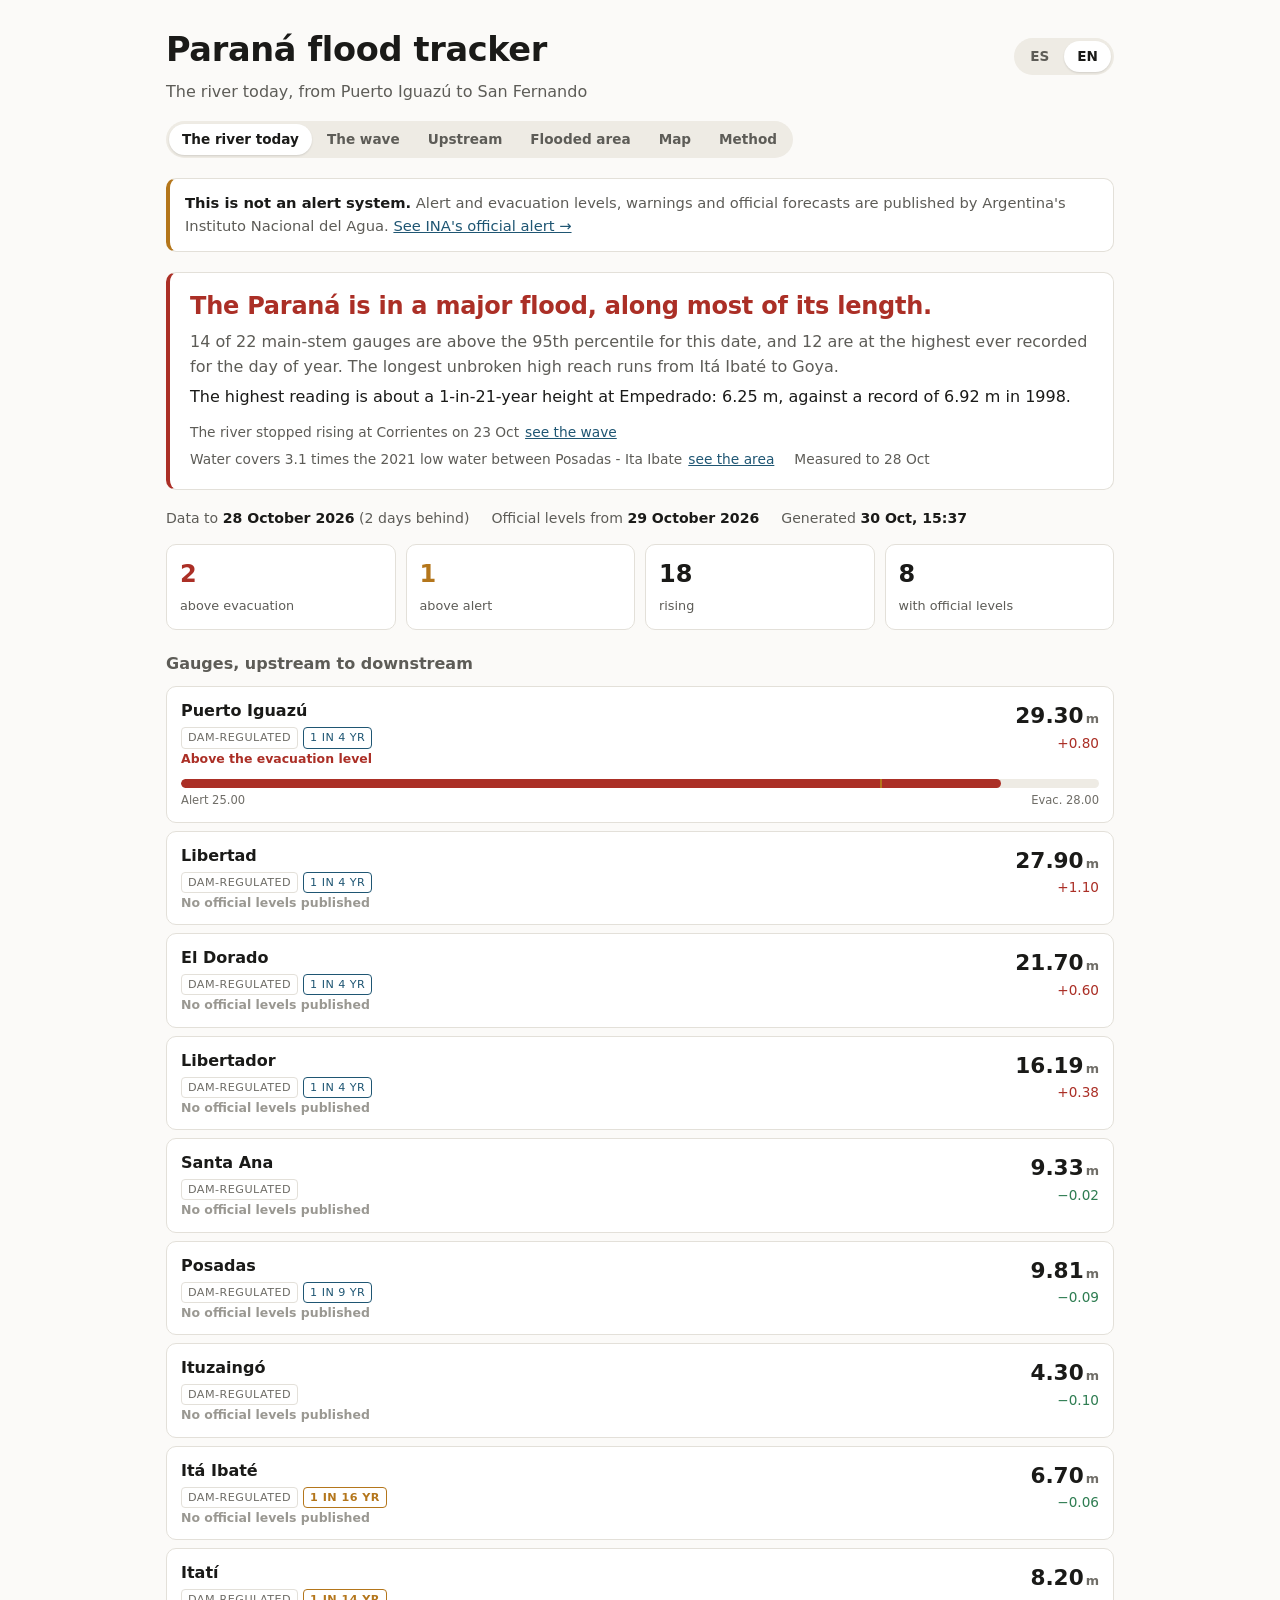
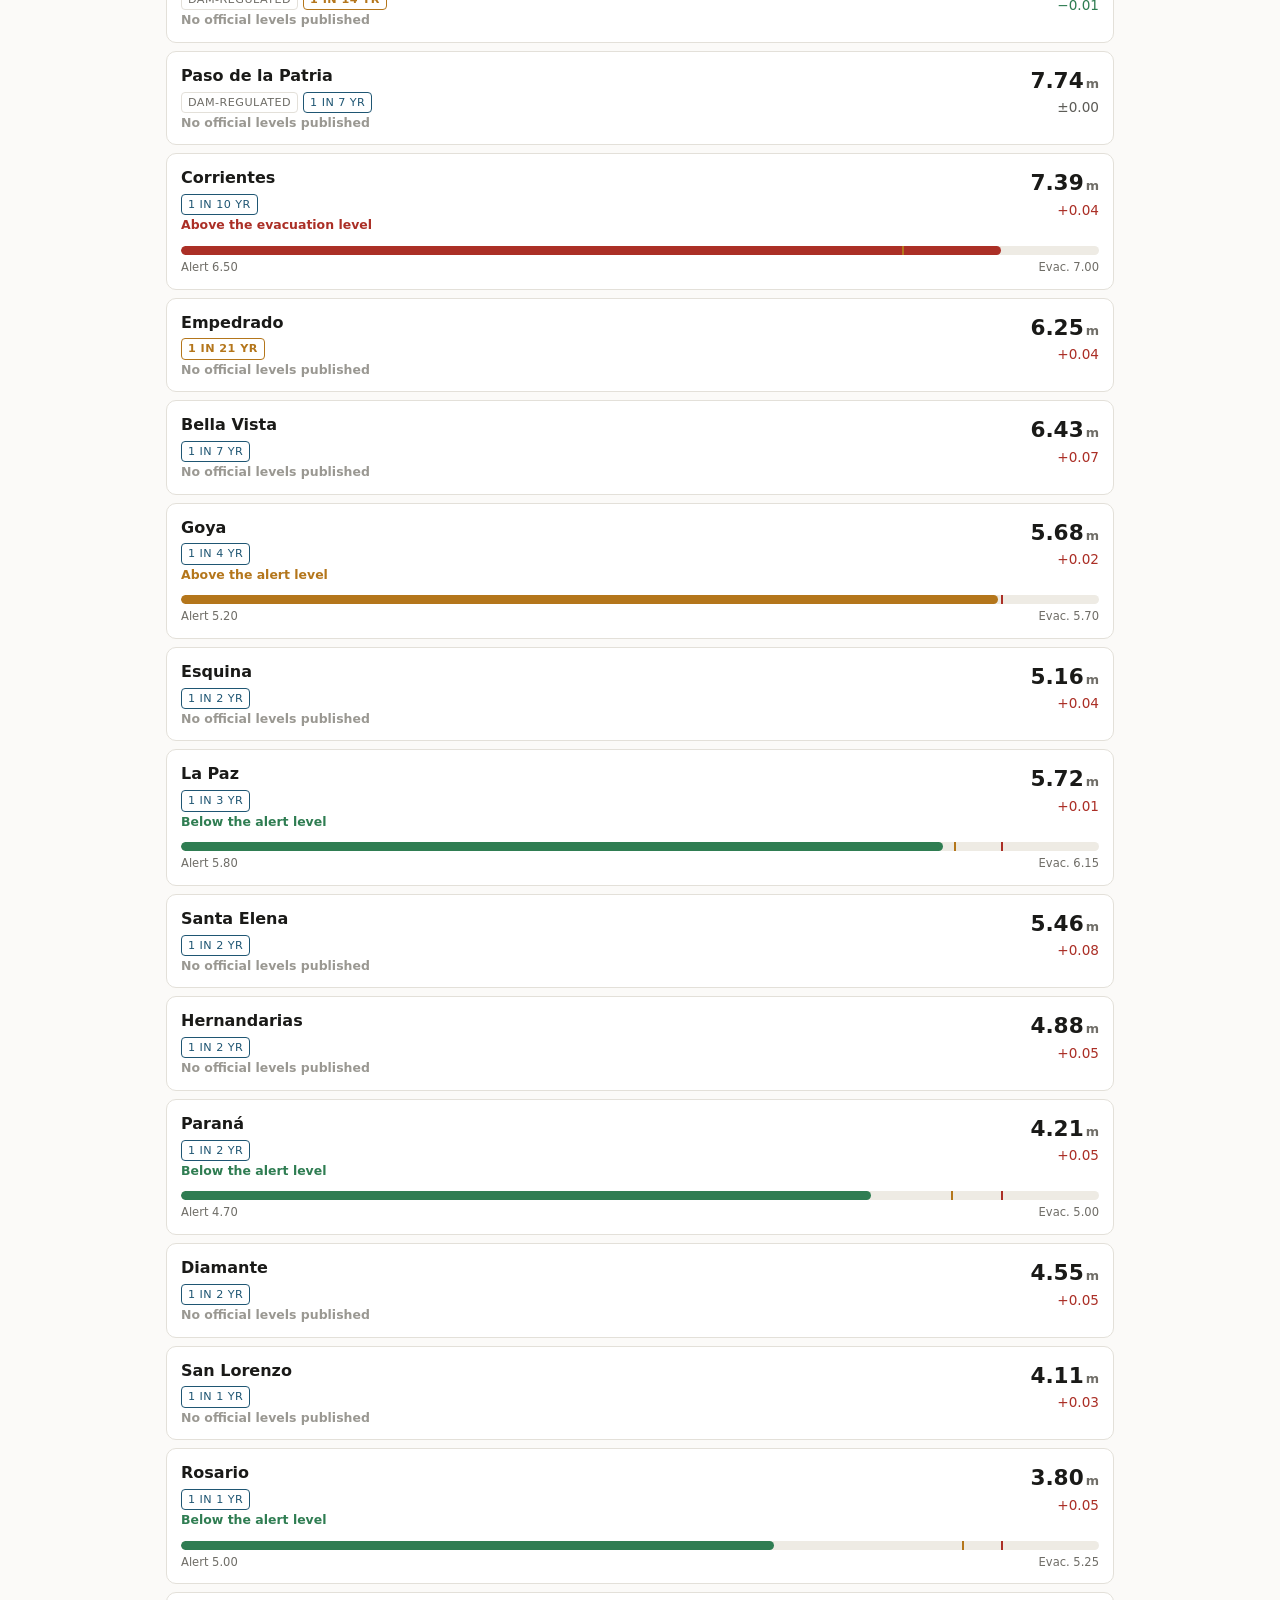
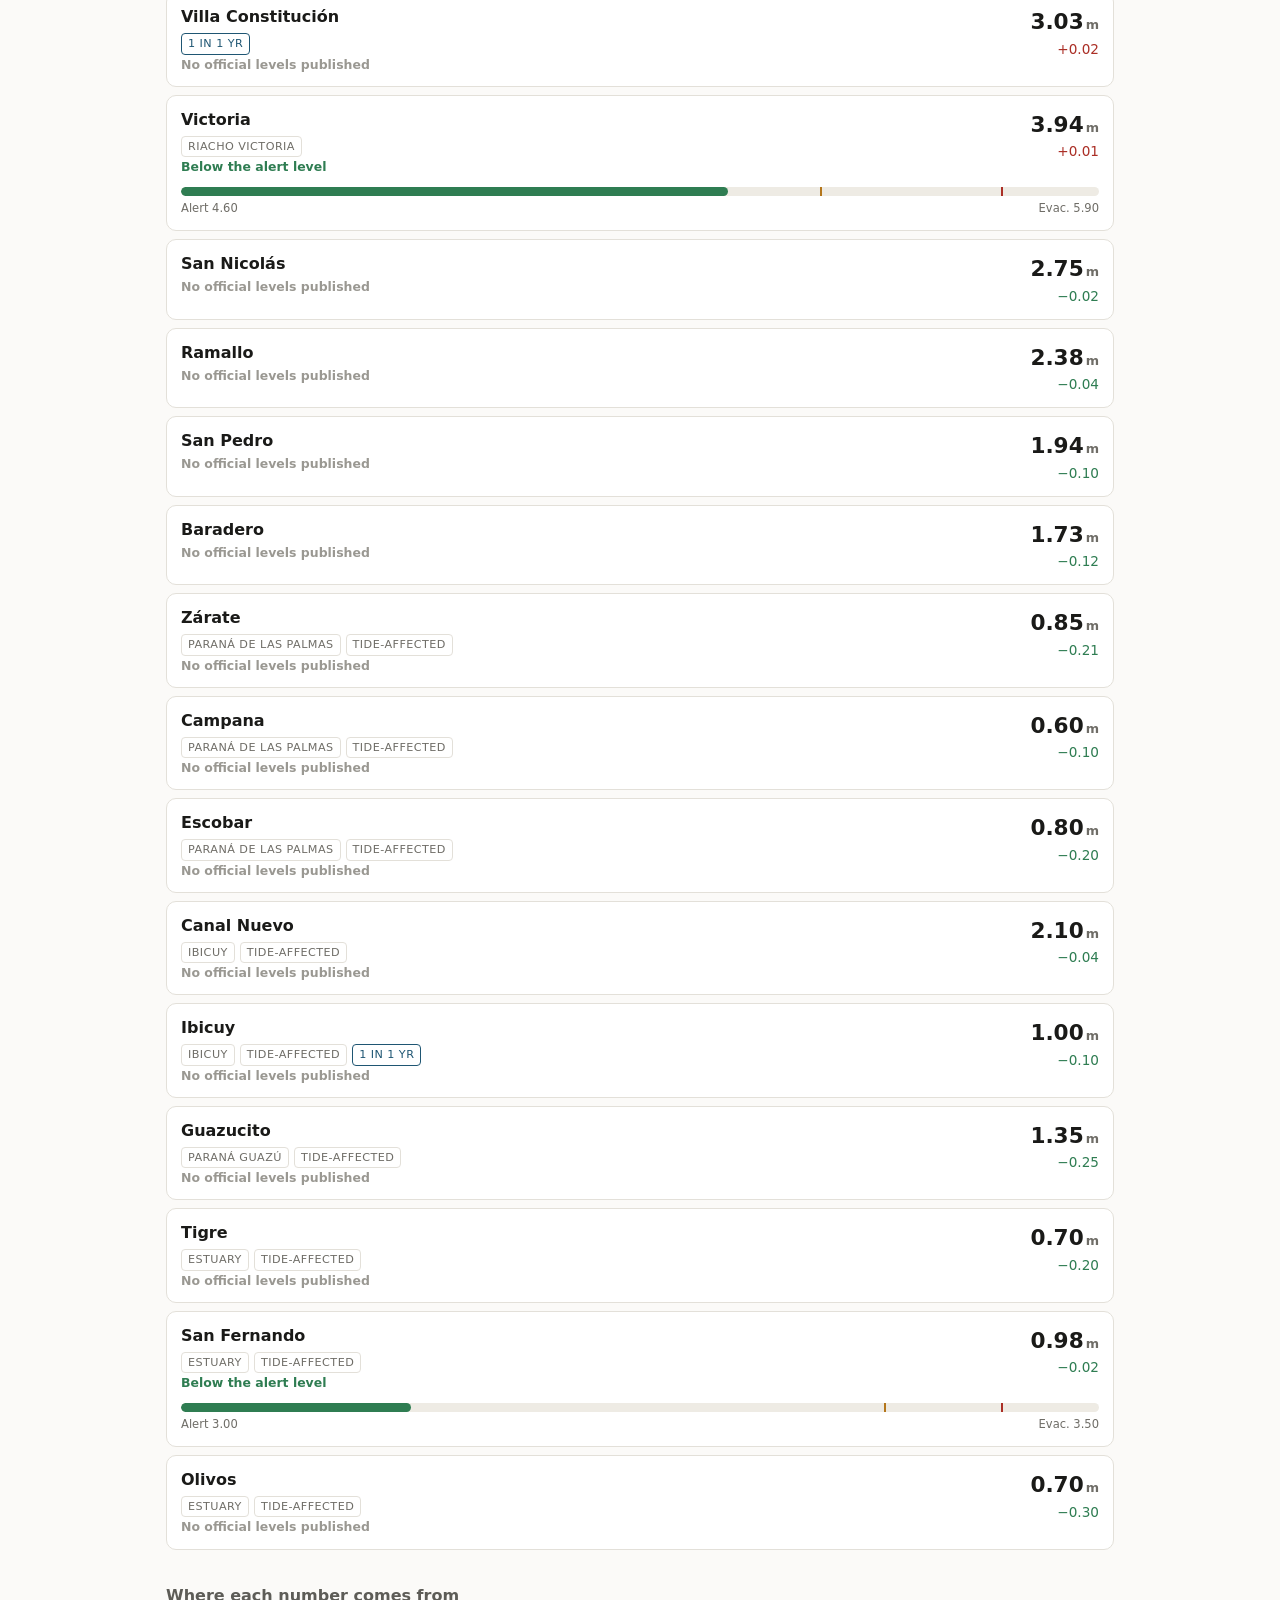
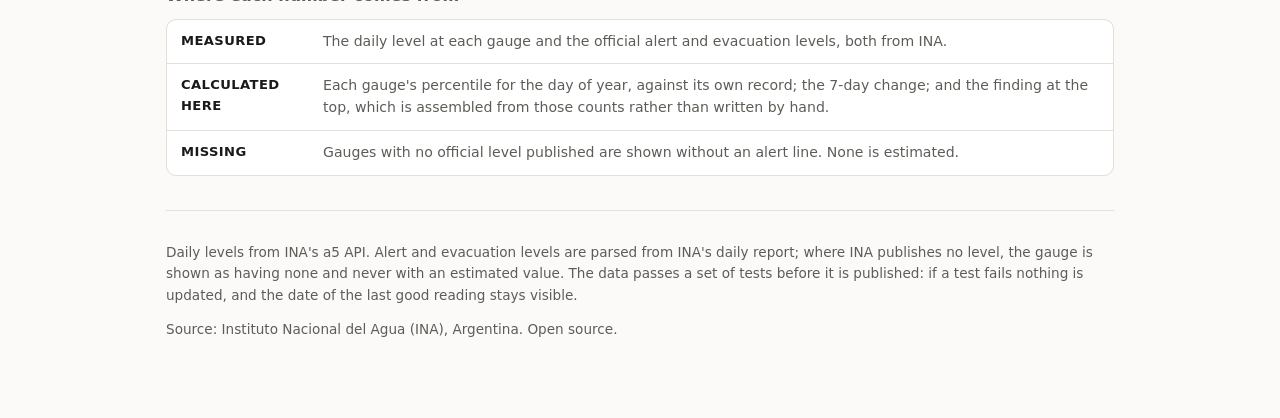
==== site/index.html @ 5a4a6084 "Say how rare this is, in years, instead of in percentiles A day-of-year percentile saturates, and it" ====
<!doctype html>
<html lang="es" data-theme="auto">
<head>
<meta charset="utf-8">
<meta name="viewport" content="width=device-width, initial-scale=1">
<title>Crecida del Paraná</title>
<meta name="description" content="El río Paraná hoy, de Puerto Iguazú a San Fernando. No es un sistema de alerta.">
<link rel="stylesheet" href="style.css">
</head>
<body>
<a class="skip" href="#content" data-t="skipLink"></a>
<div class="wrap">

  <header>
    <div>
      <h1 data-t="title"></h1>
      <p class="sub" data-t="subtitle"></p>
    </div>
    <div class="langs" role="group" data-t-aria="langGroup">
      <button type="button" data-lang="es" aria-pressed="true">ES</button>
      <button type="button" data-lang="en" aria-pressed="false">EN</button>
    </div>
  </header>

  <nav class="views" data-t-aria="viewsNav">
    <a href="index.html" aria-current="page" data-t="viewToday"></a>
    <a href="wave.html" data-t="viewWave"></a>
    <a href="drivers.html" data-t="viewDrivers"></a>
    <a href="flood.html" data-t="viewFlood"></a>
    <a href="map.html" data-t="viewMap"></a>
    <a href="method.html" data-t="viewMethod"></a>
  </nav>

  <main id="content" tabindex="-1">

  <p class="notice">
    <strong data-t="noticeStrong"></strong>
    <span data-t="noticeBody"></span>
    <a id="official" href="https://alerta.ina.gob.ar/" target="_blank" rel="noopener" data-t="officialLink"></a>
  </p>

  <div id="error" class="err" role="alert" hidden></div>

  <section class="verdict" id="verdict" hidden aria-labelledby="verdictState">
    <p class="state" id="verdictState"></p>
    <p class="detail" id="verdictDetail"></p>
    <p class="detail rarity" id="verdictRarity" hidden></p>
    <ul class="evidence" id="verdictEvidence"></ul>
  </section>

  <div class="meta" id="meta" hidden>
    <span><span data-t="dataTo"></span> <b id="lastDay"></b> <span id="fresh"></span></span>
    <span><span data-t="thresholdsFrom"></span> <b id="thrDate"></b></span>
    <span><span data-t="generatedAt"></span> <b id="genAt"></b></span>
  </div>

  <div class="tally" id="tally" hidden>
    <div class="evac"><span class="n" id="nEvac">–</span><span class="k" data-t="tallyEvac"></span></div>
    <div class="alert"><span class="n" id="nAlert">–</span><span class="k" data-t="tallyAlert"></span></div>
    <div><span class="n" id="nRising">–</span><span class="k" data-t="tallyRising"></span></div>
    <div><span class="n" id="nOfficial">–</span><span class="k" data-t="tallyOfficial"></span></div>
  </div>

  <h2 class="section" data-t="listHeading"></h2>
  <ul class="gauges" id="list"></ul>

  
  <section class="provenance" aria-labelledby="provHeading">
    <h2 class="section" id="provHeading" data-t="provHeading"></h2>
    <dl>
      <div><dt data-t="provMeasuredLabel"></dt><dd data-t="provMeasured"></dd></div>
      <div><dt data-t="provCalculatedLabel"></dt><dd data-t="provCalculated"></dd></div>
      <div><dt data-t="provMissingLabel"></dt><dd data-t="provMissing"></dd></div>
    </dl>
  </section>
  </main>

  <footer>
    <p data-t="method"></p>
    <p data-t="credits"></p>
  </footer>
</div>

<script>
"use strict";

// Every string the page shows. Nothing is translated in the pipeline: the
// exported JSON carries proper nouns and stable keys only, so adding a
// language is a change here and nowhere else.
const T = {
  es: {
    htmlLang: "es",
    locale: "es-AR",
    stateExtreme: "El Paraná está en una crecida excepcional.",
    stateHighWide: "El Paraná está en una crecida importante, y a lo largo de casi todo el río.",
    stateNotable: "El Paraná está crecido, dentro de lo que pasa cada pocos años.",
    stateHigh: "El Paraná está en una crecida importante.",
    stateNormal: "El Paraná está dentro de lo normal para la época del año.",
    stateUnknown: "No hay datos suficientes para decir cómo está el río.",
    verdictRarity: (years, gauge, stage, record, year) =>
      `La lectura más alta equivale a una altura de 1 en ${years} años en ${gauge}: ${stage} m, contra un récord de ${record} m en ${year}.`,
    verdictRarityNone: "",
    returnPeriod: (years) => `1 en ${years} años`,
    returnPeriodTitle: (years, record, year) =>
      `Una altura que, en promedio, se alcanza una vez cada ${years} años. El máximo del registro es ${record} m, en ${year}.`,
    verdictDetail: (high, counted, top, from_, to) =>
      `${high} de ${counted} estaciones del cauce principal superan el percentil 95 para esta fecha` +
      (top ? `, y ${top} están en el máximo registrado para el día del año` : "") +
      (from_ ? `. El tramo alto más largo va de ${from_} a ${to}.` : "."),
    evidenceFront: (gauge, day, provisional) =>
      provisional
        ? `El río dejó de subir en ${gauge} el ${day}`
        : `El pico pasó por ${gauge} el ${day}`,
    evidenceWater: (ratio, stretch) =>
      `El agua cubre ${ratio} veces la bajante de 2021 entre ${stretch}`,
    evidenceAsOf: (day) => `Medido hasta el ${day}`,
    evidenceSeeWave: "ver la onda",
    evidenceSeeFlood: "ver la superficie",
    evidenceSeeGauges: "ver las estaciones",
    title: "Crecida del Paraná",
    subtitle: "El río hoy, de Puerto Iguazú a San Fernando",
    langGroup: "Idioma",
    provHeading: "De dónde sale cada número",
    provMeasuredLabel: "Medido", provCalculatedLabel: "Calculado acá", provMissingLabel: "Sin dato",
    provMeasured: "Las alturas diarias de cada estación y los niveles oficiales de alerta y evacuación, ambos del INA.",
    provCalculated: "El percentil para el día del año de cada estación, contra su propio registro; la variación de 7 días; y el titular de arriba, que se arma con esas cuentas y no está escrito a mano.",
    provMissing: "Las estaciones sin nivel oficial publicado aparecen sin línea de alerta. No se estima ninguno.",
    noticeStrong: "Esto no es un sistema de alerta.",
    noticeBody: "Los niveles de alerta y evacuación, los avisos y los pronósticos oficiales los publica el Instituto Nacional del Agua.",
    officialLink: "Ver el alerta oficial del INA →",
    dataTo: "Datos hasta el",
    thresholdsFrom: "Niveles oficiales del",
    generatedAt: "Generado",
    tallyEvac: "superan evacuación",
    tallyAlert: "superan alerta",
    tallyRising: "en aumento",
    tallyOfficial: "con niveles oficiales",
    listHeading: "Estaciones, aguas arriba hacia aguas abajo",
    viewsNav: "Vistas",
    skipLink: "Saltar al contenido", viewToday: "El río hoy",
    viewWave: "La onda",
    viewDrivers: "Aguas arriba",
    viewFlood: "Superficie",
    viewMap: "Mapa", viewMethod: "Método",
    statusBelow: "Bajo el nivel de alerta",
    statusAlert: "Supera el nivel de alerta",
    statusEvacuation: "Supera el nivel de evacuación",
    statusUnknown: "Sin niveles oficiales publicados",
    noData: "sin dato",
    alertShort: "Alerta",
    evacShort: "Evac.",
    inDays: (n) => (n === 1 ? "en 1 día" : "en " + n + " días"),
    flagRegulated: "regulado por represa",
    flagTide: "afectado por marea",
    branchPalmas: "Paraná de las Palmas",
    branchGuazu: "Paraná Guazú",
    branchIbicuy: "Ibicuy",
    branchVictoria: "Riacho Victoria",
    branchEstuary: "estuario",
    stale: (n) => "(" + n + " días de atraso)",
    method: "Niveles del día de la API a5 del INA. Los niveles de alerta y evacuación se extraen del reporte diario del INA; donde el INA no publica un nivel, la estación aparece sin niveles oficiales y nunca con un valor estimado. Los datos pasan un conjunto de pruebas antes de publicarse: si una prueba falla, no se actualiza nada y queda a la vista la fecha del último dato bueno.",
    credits: "Fuente: Instituto Nacional del Agua (INA), Argentina. Código abierto.",
  },
  en: {
    htmlLang: "en",
    locale: "en-GB",
    stateExtreme: "The Paraná is in an exceptional flood.",
    stateHighWide: "The Paraná is in a major flood, along most of its length.",
    stateNotable: "The Paraná is high, within what happens every few years.",
    stateHigh: "The Paraná is in a major flood.",
    stateNormal: "The Paraná is within its normal range for the time of year.",
    stateUnknown: "There is not enough data to say how the river is behaving.",
    verdictRarity: (years, gauge, stage, record, year) =>
      `The highest reading is about a 1-in-${years}-year height at ${gauge}: ${stage} m, against a record of ${record} m in ${year}.`,
    verdictRarityNone: "",
    returnPeriod: (years) => `1 in ${years} yr`,
    returnPeriodTitle: (years, record, year) =>
      `A height reached on average once every ${years} years. The highest in the record is ${record} m, in ${year}.`,
    verdictDetail: (high, counted, top, from_, to) =>
      `${high} of ${counted} main-stem gauges are above the 95th percentile for this date` +
      (top ? `, and ${top} are at the highest ever recorded for the day of year` : "") +
      (from_ ? `. The longest unbroken high reach runs from ${from_} to ${to}.` : "."),
    evidenceFront: (gauge, day, provisional) =>
      provisional
        ? `The river stopped rising at ${gauge} on ${day}`
        : `The crest passed ${gauge} on ${day}`,
    evidenceWater: (ratio, stretch) =>
      `Water covers ${ratio} times the 2021 low water between ${stretch}`,
    evidenceAsOf: (day) => `Measured to ${day}`,
    evidenceSeeWave: "see the wave",
    evidenceSeeFlood: "see the area",
    evidenceSeeGauges: "see the gauges",
    title: "Paraná flood tracker",
    subtitle: "The river today, from Puerto Iguazú to San Fernando",
    langGroup: "Language",
    provHeading: "Where each number comes from",
    provMeasuredLabel: "Measured", provCalculatedLabel: "Calculated here", provMissingLabel: "Missing",
    provMeasured: "The daily level at each gauge and the official alert and evacuation levels, both from INA.",
    provCalculated: "Each gauge's percentile for the day of year, against its own record; the 7-day change; and the finding at the top, which is assembled from those counts rather than written by hand.",
    provMissing: "Gauges with no official level published are shown without an alert line. None is estimated.",
    noticeStrong: "This is not an alert system.",
    noticeBody: "Alert and evacuation levels, warnings and official forecasts are published by Argentina's Instituto Nacional del Agua.",
    officialLink: "See INA's official alert →",
    dataTo: "Data to",
    thresholdsFrom: "Official levels from",
    generatedAt: "Generated",
    tallyEvac: "above evacuation",
    tallyAlert: "above alert",
    tallyRising: "rising",
    tallyOfficial: "with official levels",
    listHeading: "Gauges, upstream to downstream",
    viewsNav: "Views",
    skipLink: "Skip to content", viewToday: "The river today",
    viewWave: "The wave",
    viewDrivers: "Upstream",
    viewFlood: "Flooded area",
    viewMap: "Map", viewMethod: "Method",
    statusBelow: "Below the alert level",
    statusAlert: "Above the alert level",
    statusEvacuation: "Above the evacuation level",
    statusUnknown: "No official levels published",
    noData: "no data",
    alertShort: "Alert",
    evacShort: "Evac.",
    inDays: (n) => (n === 1 ? "in 1 day" : "in " + n + " days"),
    flagRegulated: "dam-regulated",
    flagTide: "tide-affected",
    branchPalmas: "Paraná de las Palmas",
    branchGuazu: "Paraná Guazú",
    branchIbicuy: "Ibicuy",
    branchVictoria: "Riacho Victoria",
    branchEstuary: "estuary",
    stale: (n) => "(" + n + " days behind)",
    method: "Daily levels from INA's a5 API. Alert and evacuation levels are parsed from INA's daily report; where INA publishes no level, the gauge is shown as having none and never with an estimated value. The data passes a set of tests before it is published: if a test fails nothing is updated, and the date of the last good reading stays visible.",
    credits: "Source: Instituto Nacional del Agua (INA), Argentina. Open source.",
  },
};

const BRANCH_KEY = {
  palmas: "branchPalmas",
  guazu: "branchGuazu",
  ibicuy: "branchIbicuy",
  victoria: "branchVictoria",
  estuary: "branchEstuary",
};

let lang = "es";
let payload = null;

function pickLang() {
  let saved = null;
  try { saved = localStorage.getItem("crecida.lang"); } catch (e) { /* private mode */ }
  if (saved === "es" || saved === "en") return saved;
  return (navigator.language || "es").toLowerCase().startsWith("en") ? "en" : "es";
}

function setLang(next) {
  lang = next;
  try { localStorage.setItem("crecida.lang", next); } catch (e) { /* ignore */ }
  const t = T[lang];
  document.documentElement.lang = t.htmlLang;
  document.title = t.title;
  for (const el of document.querySelectorAll("[data-t]")) {
    const value = t[el.dataset.t];
    if (typeof value === "string") el.textContent = value;
  }
  for (const el of document.querySelectorAll("[data-t-aria]")) {
    el.setAttribute("aria-label", t[el.dataset.tAria] || "");
  }
  for (const b of document.querySelectorAll(".langs button")) {
    b.setAttribute("aria-pressed", String(b.dataset.lang === lang));
  }
  if (payload) render(payload);
}

function num(value, unit) {
  if (value === null || value === undefined) return null;
  const digits = unit === "m3/s" ? 0 : 2;
  return new Intl.NumberFormat(T[lang].locale, {
    minimumFractionDigits: digits,
    maximumFractionDigits: digits,
  }).format(value);
}

function signed(value, unit) {
  const text = num(Math.abs(value), unit);
  const sign = value > 0 ? "+" : value < 0 ? "−" : "±";
  return sign + text;
}

function shortDate(iso) {
  if (!iso) return "—";
  return new Intl.DateTimeFormat(T[lang].locale, {
    day: "numeric", month: "short",
  }).format(new Date(iso + "T12:00:00"));
}

function longDate(iso) {
  if (!iso) return "—";
  const d = new Date(iso + "T12:00:00");
  return new Intl.DateTimeFormat(T[lang].locale, {
    day: "numeric", month: "long", year: "numeric",
  }).format(d);
}

function shortDateTime(iso) {
  if (!iso) return "—";
  const d = new Date(iso);
  if (isNaN(d)) return iso;
  return new Intl.DateTimeFormat(T[lang].locale, {
    day: "numeric", month: "short", hour: "2-digit", minute: "2-digit",
  }).format(d);
}

function returnTag(g) {
  if (!g.return_period) return null;
  const el = document.createElement("span");
  el.className = "tag rare" + (g.return_period >= 10 ? " high" : "");
  el.textContent = T[lang].returnPeriod(Math.round(g.return_period));
  if (g.record_max) {
    el.title = T[lang].returnPeriodTitle(
      Math.round(g.return_period), num(g.record_max), g.record_max_year);
  }
  return el;
}

function tag(text) {
  const span = document.createElement("span");
  span.className = "tag";
  span.textContent = text;
  return span;
}

function gaugeItem(g) {
  const t = T[lang];
  const li = document.createElement("li");
  li.className = "gauge";
  li.dataset.status = g.status;

  const left = document.createElement("div");
  const name = document.createElement("p");
  name.className = "name";
  name.textContent = g.name;
  left.appendChild(name);

  const tags = document.createElement("div");
  tags.className = "tags";
  const branchKey = BRANCH_KEY[g.branch];
  if (branchKey) tags.appendChild(tag(t[branchKey]));
  if (g.flags.includes("regulated")) tags.appendChild(tag(t.flagRegulated));
  if (g.flags.includes("tide_affected")) tags.appendChild(tag(t.flagTide));
  const rare = returnTag(g);
  if (rare) tags.appendChild(rare);
  if (tags.childElementCount) left.appendChild(tags);

  const status = document.createElement("div");
  status.className = "status";
  status.textContent =
    g.status === "evacuation" ? t.statusEvacuation
    : g.status === "alert" ? t.statusAlert
    : g.status === "below" ? t.statusBelow
    : t.statusUnknown;
  left.appendChild(status);
  li.appendChild(left);

  const right = document.createElement("div");
  right.className = "reading";
  if (g.value === null) {
    const none = document.createElement("div");
    none.className = "nodata";
    none.textContent = t.noData;
    right.appendChild(none);
  } else {
    const level = document.createElement("div");
    level.className = "level";
    level.textContent = num(g.value, g.unit);
    const unit = document.createElement("span");
    unit.className = "unit";
    unit.textContent = g.unit === "m3/s" ? "m³/s" : "m";
    level.appendChild(unit);
    right.appendChild(level);

    if (g.change !== null) {
      const change = document.createElement("div");
      change.className = "change " + (g.change > 0 ? "up" : g.change < 0 ? "down" : "");
      const days = g.change_days && g.change_days !== 1 ? " " + t.inDays(g.change_days) : "";
      change.textContent = signed(g.change, g.unit) + days;
      right.appendChild(change);
    }
  }
  li.appendChild(right);

  // The bar is drawn only when there is something official to draw it
  // against. An invented scale would imply a threshold that does not exist.
  if (g.value !== null && (g.alert !== null || g.evacuation !== null)) {
    const lines = [g.alert, g.evacuation].filter((v) => v !== null);
    const top = Math.max(g.value, ...lines) * 1.12;
    const bar = document.createElement("div");
    bar.className = "bar";

    const track = document.createElement("div");
    track.className = "track";
    const fill = document.createElement("div");
    fill.className = "fill";
    fill.style.width = Math.max(0, Math.min(100, (g.value / top) * 100)) + "%";
    track.appendChild(fill);
    for (const [value, cls] of [[g.alert, "a"], [g.evacuation, "e"]]) {
      if (value === null) continue;
      const tick = document.createElement("div");
      tick.className = "tick " + cls;
      tick.style.left = (value / top) * 100 + "%";
      track.appendChild(tick);
    }
    bar.appendChild(track);

    const scale = document.createElement("div");
    scale.className = "scale";
    const a = document.createElement("span");
    a.textContent = g.alert === null ? "" : t.alertShort + " " + num(g.alert, g.unit);
    const e = document.createElement("span");
    e.textContent = g.evacuation === null ? "" : t.evacShort + " " + num(g.evacuation, g.unit);
    scale.append(a, e);
    bar.appendChild(scale);
    li.appendChild(bar);
  }

  return li;
}

// The lead. A reader arrives asking whether the river is behaving, not
// wanting a table of thirty-seven readings, and every part of the sentence
// carries the number it came from so the claim can be checked rather than
// taken.
function renderVerdict(v) {
  const t = T[lang];
  // This page formats with longDate and num; the shorter helpers the wave
  // and map pages use do not exist here.
  const day = (iso) => shortDate(iso);
  const ratio = (x) => new Intl.NumberFormat(T[lang].locale, {
    minimumFractionDigits: 1, maximumFractionDigits: 1,
  }).format(x);
  const section = document.getElementById("verdict");
  if (!v || v.state === "unknown") { section.hidden = true; return; }

  const word = {
    extreme: t.stateExtreme, high_wide: t.stateHighWide, high: t.stateHigh,
    notable: t.stateNotable, normal: t.stateNormal,
  }[v.state] || t.stateUnknown;
  const state = document.getElementById("verdictState");
  state.textContent = word;
  state.className = "state " + v.state;

  document.getElementById("verdictDetail").textContent = t.verdictDetail(
    v.high, v.counted, v.at_top,
    v.reach && v.reach.from, v.reach && v.reach.to);

  // The magnitude, after the extent. A percentile says where today sits
  // among past 29ths of October; a return period says how big the flood
  // is. On this river in spring they routinely disagree, and the reader
  // wants both.
  const rare = document.getElementById("verdictRarity");
  if (v.rarest && v.rarest.record_max) {
    rare.textContent = t.verdictRarity(
      Math.round(v.rarest.years), v.rarest.gauge, num(v.rarest.stage_m),
      num(v.rarest.record_max), v.rarest.record_max_year);
    rare.hidden = false;
  } else {
    rare.hidden = true;
  }

  const items = [];
  if (v.front) {
    items.push([
      t.evidenceFront(v.front.gauge, day(v.front.day), !v.front.confirmed),
      "wave.html", t.evidenceSeeWave]);
  }
  if (v.water) {
    items.push([
      t.evidenceWater(ratio(v.water.ratio), v.water.stretch),
      "flood.html", t.evidenceSeeFlood]);
  }
  if (v.as_of) items.push([t.evidenceAsOf(day(v.as_of)), null, null]);

  document.getElementById("verdictEvidence").replaceChildren(
    ...items.map(([text, href, label]) => {
      const li = document.createElement("li");
      li.append(text);
      if (href) {
        const a = document.createElement("a");
        a.href = href;
        a.textContent = label;
        li.append(" ", a);
      }
      return li;
    }));
  section.hidden = false;
}

function render(data) {
  const t = T[lang];
  const gauges = data.gauges || [];
  renderVerdict(data.verdict);

  document.getElementById("lastDay").textContent = longDate(data.last_data_day);
  const fresh = document.getElementById("fresh");
  const age = data.data_age_days;
  if (age !== null && age !== undefined && age > 1) {
    fresh.textContent = t.stale(age);
    // Three days, the same threshold `crecida freshness` fails CI on. They
    // have to agree, because when the scheduled run does not happen at all
    // the CI check never runs either - and then this line is the only thing
    // in the world that notices the data has stopped moving.
    fresh.className = age > 3 ? "stale" : "";
  } else {
    fresh.textContent = "";
    fresh.className = "";
  }
  document.getElementById("thrDate").textContent = longDate(
    (data.thresholds || {}).source_date
  );
  document.getElementById("genAt").textContent = shortDateTime(data.generated_at);
  document.getElementById("meta").hidden = false;

  document.getElementById("nEvac").textContent = gauges.filter((g) => g.status === "evacuation").length;
  document.getElementById("nAlert").textContent = gauges.filter((g) => g.status === "alert").length;
  document.getElementById("nRising").textContent = gauges.filter((g) => g.change !== null && g.change > 0).length;
  document.getElementById("nOfficial").textContent = gauges.filter((g) => g.alert !== null || g.evacuation !== null).length;
  document.getElementById("tally").hidden = false;

  const list = document.getElementById("list");
  list.replaceChildren(...gauges.map(gaugeItem));
}

function fail(message) {
  const box = document.getElementById("error");
  box.textContent = message;
  box.hidden = false;
}

for (const b of document.querySelectorAll(".langs button")) {
  b.addEventListener("click", () => setLang(b.dataset.lang));
}

setLang(pickLang());

fetch("data/river_today.json", { cache: "no-cache" })
  .then((r) => {
    if (!r.ok) throw new Error("HTTP " + r.status);
    return r.json();
  })
  .then((data) => {
    payload = data;
    render(data);
  })
  .catch((err) => fail("No se pudieron cargar los datos / could not load data: " + err.message));
</script>
</body>
</html>
---- site/style.css ----
/* Shared across every view. Each page adds only what is its own. */

:root {
  --bg: #fbfaf8;
  --panel: #ffffff;
  --ink: #1a1a18;
  --ink-soft: #5d5c57;
  --ink-faint: #6f6d67;
  --line: #e3e0d9;
  --below: #2f7d52;
  --alert: #b4761b;
  --evac: #ab2f26;
  --unknown: #9a9892;
  --track: #eeebe4;
  --accent: #1f5673;
  --radius: 10px;

  /* Percentile bands, driest to wettest. Ordered so that lightness falls
     as the river rises: the scale still reads as a ramp in greyscale and
     for a reader who cannot separate red from green. */
  --p-lowest: #cfd9dd;
  --p-low: #e3e7e4;
  --p-normal: #efeadf;
  --p-high: #f2d9a8;
  --p-higher: #e3a155;
  --p-highest: #b4441f;
  --p-none: #f2f0ec;
}

@media (prefers-color-scheme: dark) {
  :root:not([data-theme="light"]) {
    --bg: #15171a;
    --panel: #1d2024;
    --ink: #eceae5;
    --ink-soft: #a8a6a0;
    --ink-faint: #94918b;
    --line: #2d3137;
    --below: #5bbd86;
    --alert: #e0a243;
    --evac: #ef6a5e;
    --unknown: #6f6d68;
    --track: #262a2f;
    --accent: #7fb6d4;

    --p-lowest: #38474e;
    --p-low: #3b4542;
    --p-normal: #45403a;
    --p-high: #7a5f30;
    --p-higher: #c08440;
    --p-highest: #d4542a;
    --p-none: #22262a;
  }
}

* { box-sizing: border-box; }

body {
  margin: 0;
  background: var(--bg);
  color: var(--ink);
  font: 16px/1.55 ui-sans-serif, system-ui, -apple-system, "Segoe UI", Roboto, sans-serif;
  -webkit-text-size-adjust: 100%;
}

.wrap { max-width: 980px; margin: 0 auto; padding: 24px 16px 64px; }

header { display: flex; flex-wrap: wrap; gap: 12px; align-items: baseline; justify-content: space-between; }
h1 { font-size: clamp(1.5rem, 4vw, 2.1rem); margin: 0; letter-spacing: -0.01em; }
.sub { color: var(--ink-soft); margin: 4px 0 0; }

/* Language switch and view nav share a pill look. */
.langs, nav.views { display: flex; gap: 2px; background: var(--track); border-radius: 999px; padding: 3px; }
.langs button, nav.views a {
  border: 0; background: transparent; color: var(--ink-soft);
  font: inherit; font-size: .85rem; font-weight: 600;
  padding: 5px 13px; border-radius: 999px; cursor: pointer;
  text-decoration: none; white-space: nowrap;
}
.langs button[aria-pressed="true"], nav.views a[aria-current="page"] {
  background: var(--panel); color: var(--ink); box-shadow: 0 1px 2px rgb(0 0 0 / .12);
}
.langs button:focus-visible, nav.views a:focus-visible { outline: 2px solid var(--accent); outline-offset: 2px; }
nav.views { margin: 16px 0 0; width: fit-content; max-width: 100%; }

/* Six views do not fit one row on a phone - five did not either, which
   gave every page a sideways scroll. Wrap instead, and square the pill off
   a little so two rows do not read as two separate controls. */
@media (max-width: 620px) {
  nav.views { flex-wrap: wrap; row-gap: 3px; border-radius: 14px; }
  nav.views a { padding: 5px 11px; font-size: .8rem; }
}

.notice {
  margin: 20px 0;
  padding: 13px 15px;
  border: 1px solid var(--line);
  border-left: 4px solid var(--alert);
  border-radius: var(--radius);
  background: var(--panel);
  font-size: .92rem;
  color: var(--ink-soft);
}
.notice strong { color: var(--ink); }
.notice a, footer a { color: var(--accent); }

.meta { display: flex; flex-wrap: wrap; gap: 8px 22px; margin: 18px 0 8px; font-size: .88rem; color: var(--ink-soft); }
.meta b { color: var(--ink); font-variant-numeric: tabular-nums; font-weight: 600; }
.stale { color: var(--evac); font-weight: 600; }

.tally { display: flex; flex-wrap: wrap; gap: 10px; margin: 14px 0 22px; }
.tally div {
  flex: 1 1 140px; background: var(--panel); border: 1px solid var(--line);
  border-radius: var(--radius); padding: 11px 13px;
}
.tally .n { font-size: 1.5rem; font-weight: 650; font-variant-numeric: tabular-nums; display: block; }
.tally .k { font-size: .8rem; color: var(--ink-soft); }
.tally .evac .n { color: var(--evac); }
.tally .alert .n { color: var(--alert); }

h2.section { font-size: 1rem; color: var(--ink-soft); font-weight: 600; margin: 0 0 10px; }

/* -- view 1: gauge list -------------------------------------------------- */

ul.gauges { list-style: none; margin: 0; padding: 0; display: flex; flex-direction: column; gap: 8px; }
li.gauge {
  background: var(--panel); border: 1px solid var(--line); border-radius: var(--radius);
  padding: 12px 14px;
  display: grid; gap: 4px 14px;
  grid-template-columns: minmax(0, 1fr) auto;
}
.name { font-weight: 620; margin: 0; }
.tags { display: flex; flex-wrap: wrap; gap: 5px; margin-top: 3px; }
.tag {
  font-size: .7rem; text-transform: uppercase; letter-spacing: .04em;
  color: var(--ink-faint); border: 1px solid var(--line);
  padding: 1px 6px; border-radius: 4px; white-space: nowrap;
}
.reading { text-align: right; white-space: nowrap; }
.level { font-size: 1.35rem; font-weight: 650; font-variant-numeric: tabular-nums; }
.unit { font-size: .8rem; color: var(--ink-faint); margin-left: 2px; }
.change { font-size: .85rem; font-variant-numeric: tabular-nums; color: var(--ink-soft); }
.change.up { color: var(--evac); }
.change.down { color: var(--below); }

.bar { grid-column: 1 / -1; margin-top: 7px; }
.track { position: relative; height: 9px; background: var(--track); border-radius: 5px; overflow: hidden; }
.fill { position: absolute; inset: 0 auto 0 0; border-radius: 5px; background: var(--below); }
.gauge[data-status="alert"] .fill { background: var(--alert); }
.gauge[data-status="evacuation"] .fill { background: var(--evac); }
.tick { position: absolute; top: -3px; bottom: -3px; width: 2px; }
.tick.a { background: var(--alert); }
.tick.e { background: var(--evac); }
.scale { display: flex; justify-content: space-between; font-size: .72rem; color: var(--ink-faint); margin-top: 4px; font-variant-numeric: tabular-nums; }
.status { font-size: .78rem; font-weight: 600; }
.gauge[data-status="below"] .status { color: var(--below); }
.gauge[data-status="alert"] .status { color: var(--alert); }
.gauge[data-status="evacuation"] .status { color: var(--evac); }
.gauge[data-status="unknown"] .status { color: var(--unknown); }
.nodata { color: var(--ink-faint); font-style: italic; }

/* -- view 2: the wave ---------------------------------------------------- */

.chartbox {
  background: var(--panel); border: 1px solid var(--line);
  border-radius: var(--radius); padding: 12px 10px 8px;
  overflow-x: auto;
}
#chart { display: block; min-width: 640px; width: 100%; height: auto; }
#chart text { font: 11px ui-sans-serif, system-ui, sans-serif; fill: var(--ink-soft); }
#chart text.gaugelabel { fill: var(--ink); font-weight: 600; }
#chart text.km { fill: var(--ink-faint); font-size: 10px; }
#chart .grid { stroke: var(--line); stroke-width: 1; }
#chart .crest { fill: var(--ink); stroke: var(--panel); stroke-width: 1.5; }
#chart .crest.high { fill: var(--evac); }

.legend { display: flex; flex-wrap: wrap; align-items: center; gap: 10px; margin: 12px 0 0; font-size: .78rem; color: var(--ink-soft); }
.legend .swatches { display: flex; align-items: center; gap: 0; }
.legend .sw { width: 30px; height: 12px; }
.legend .sw:first-child { border-radius: 3px 0 0 3px; }
.legend .sw:last-child { border-radius: 0 3px 3px 0; }
.legend .key { display: inline-flex; align-items: center; gap: 5px; }
.legend .dot { width: 9px; height: 9px; border-radius: 50%; background: var(--evac); display: inline-block; }

table.legs { width: 100%; border-collapse: collapse; font-size: .88rem; }
table.legs th, table.legs td { padding: 7px 9px; border-bottom: 1px solid var(--line); text-align: right; }
table.legs th { color: var(--ink-soft); font-weight: 600; font-size: .78rem; text-transform: uppercase; letter-spacing: .03em; }
table.legs th:first-child, table.legs td:first-child { text-align: left; }
table.legs td { font-variant-numeric: tabular-nums; }
table.legs tr:last-child td { border-bottom: 0; }
table.legs .muted { color: var(--ink-faint); }

.headline {
  background: var(--panel); border: 1px solid var(--line); border-radius: var(--radius);
  padding: 14px 16px; margin: 18px 0;
}
.headline .big { font-size: 1.8rem; font-weight: 650; font-variant-numeric: tabular-nums; }
.headline .cap { color: var(--ink-soft); font-size: .9rem; }

footer { margin-top: 34px; padding-top: 18px; border-top: 1px solid var(--line); font-size: .85rem; color: var(--ink-soft); }
.err { padding: 18px; border: 1px solid var(--evac); border-radius: var(--radius); color: var(--evac); }
[hidden] { display: none !important; }

@media (max-width: 480px) {
  li.gauge { grid-template-columns: minmax(0, 1fr) auto; padding: 11px 12px; }
  .level { font-size: 1.2rem; }
  .wrap { padding: 20px 16px 56px; }
}

/* -- view 3: upstream drivers -------------------------------------------- */

.drivers { display: grid; gap: 10px; grid-template-columns: repeat(auto-fit, minmax(290px, 1fr)); }
.driver {
  background: var(--panel); border: 1px solid var(--line);
  border-radius: var(--radius); padding: 13px 15px;
}
.driver h3 { margin: 0; font-size: 1rem; font-weight: 620; }
.driver .note { color: var(--ink-faint); font-size: .78rem; margin: 2px 0 0; }
.driver .row { display: flex; align-items: baseline; justify-content: space-between; gap: 10px; margin-top: 8px; }
.driver .val { font-size: 1.45rem; font-weight: 650; font-variant-numeric: tabular-nums; }
.driver .val .u { font-size: .78rem; color: var(--ink-faint); margin-left: 3px; }
.driver .pct { font-size: .8rem; font-weight: 600; }
.driver .d7 { font-size: .82rem; font-variant-numeric: tabular-nums; color: var(--ink-soft); }
.driver .d7.up { color: var(--evac); }
.driver .d7.down { color: var(--below); }
.spark { display: block; width: 100%; height: 48px; margin-top: 8px; }
.spark path.line { fill: none; stroke: var(--accent); stroke-width: 1.6; }
.spark path.area { fill: var(--accent); opacity: .12; stroke: none; }
.spark line.thr { stroke-width: 1; stroke-dasharray: 3 3; }
.spark line.alert { stroke: var(--alert); }
.spark line.evac { stroke: var(--evac); }
.spark text { font-size: 9px; fill: var(--ink-faint); }

.enso {
  background: var(--panel); border: 1px solid var(--line); border-radius: var(--radius);
  padding: 15px 17px; margin: 18px 0;
}
.enso .phase { font-size: 1.9rem; font-weight: 650; font-variant-numeric: tabular-nums; }
.enso .phase.warm { color: var(--evac); }
.enso .phase.cool { color: var(--accent); }
.enso .bars { display: flex; align-items: flex-end; gap: 2px; height: 56px; margin-top: 12px; }
.enso .bars i {
  flex: 1 1 0; min-width: 2px; background: var(--track); border-radius: 1px;
  align-self: center; position: relative;
}
.enso .bars i.warm { background: var(--alert); }
.enso .bars i.hot { background: var(--evac); }
.enso .bars i.cool { background: var(--accent); }
.enso .axis { display: flex; justify-content: space-between; font-size: .72rem; color: var(--ink-faint); margin-top: 5px; }

.printed { margin-top: 10px; }
.printed li { list-style: none; display: flex; justify-content: space-between; gap: 12px;
  padding: 8px 0; border-bottom: 1px solid var(--line); font-size: .9rem; }
.printed ul { margin: 0; padding: 0; }
.printed li:last-child { border-bottom: 0; }
.printed .v { font-variant-numeric: tabular-nums; font-weight: 600; }

/* rainfall panel */
.rain { display: grid; gap: 10px; grid-template-columns: repeat(auto-fit, minmax(290px, 1fr)); }
.rainbox {
  background: var(--panel); border: 1px solid var(--line);
  border-radius: var(--radius); padding: 13px 15px;
}
.rainbox h3 { margin: 0; font-size: 1rem; font-weight: 620; }
.rainbox .area { color: var(--ink-faint); font-size: .78rem; margin: 2px 0 0; }
.rainbox .tot { font-size: 1.45rem; font-weight: 650; font-variant-numeric: tabular-nums; margin-top: 8px; }
.rainbox .tot .u { font-size: .78rem; color: var(--ink-faint); margin-left: 3px; }
.rainbox .peak { font-size: .82rem; color: var(--ink-soft); font-variant-numeric: tabular-nums; }
.rainbars { display: block; width: 100%; height: 56px; margin-top: 9px; }
.rainbars rect { fill: var(--accent); }
.rainbars rect.big { fill: var(--evac); }
.stalewarn { color: var(--alert); font-weight: 600; }

/* -- view 4: flooded area ------------------------------------------------ */

/* Narrow enough to fit a phone without scrolling away the newest bar,
   which is the one that matters most. */
.floodchart { display: block; width: 100%; height: auto; min-width: 440px; }
.floodchart .grid { stroke: var(--line); stroke-width: 1; }
.floodchart .baseline { stroke: var(--ink-faint); stroke-width: 1.5; stroke-dasharray: 5 4; }
.floodchart .bar { fill: var(--accent); opacity: .75; }
.floodchart .bar.high { fill: var(--evac); opacity: .9; }
.floodchart .stage { fill: none; stroke: var(--alert); stroke-width: 2; }
.floodchart .stagedot { fill: var(--alert); }
.floodchart text { font: 11px ui-sans-serif, system-ui, sans-serif; fill: var(--ink-soft); }
.floodchart text.axis { font-size: 10px; fill: var(--ink-faint); }
.floodkeys { display: flex; flex-wrap: wrap; gap: 14px; margin-top: 10px; font-size: .78rem; color: var(--ink-soft); }
.floodkeys i { width: 12px; height: 12px; border-radius: 2px; display: inline-block; vertical-align: -2px; margin-right: 5px; }
.floodkeys i.water { background: var(--accent); }
.floodkeys i.flood { background: var(--evac); }
.floodkeys i.stage { background: var(--alert); height: 3px; border-radius: 2px; }
.floodkeys i.base { background: var(--ink-faint); height: 0; border-top: 2px dashed var(--ink-faint); }

/* the flood loop */
figure.loop { margin: 0 0 8px; }
/* The corridor is a tall portrait strip; unconstrained it is over a
   thousand pixels high and swallows the page. Bound the height and let the
   width follow. */
figure.loop img {
  display: block; margin: 0 auto;
  max-height: 68vh; width: auto; max-width: 100%; height: auto;
  border: 1px solid var(--line); border-radius: var(--radius); background: #1a1a18;
}
figure.loop figcaption {
  max-width: 560px; margin: 10px auto 0; text-align: center;
  font-size: .82rem; color: var(--ink-faint);
}

/* -- view 5: the map ----------------------------------------------------- */

.wrap.wide { max-width: 1180px; }

#map {
  height: min(72vh, 760px); width: 100%;
  border: 1px solid var(--line); border-radius: var(--radius);
  background: var(--track); z-index: 0;
}
.leaflet-container { font: inherit; background: var(--track); }
.depttip {
  background: var(--panel); color: var(--ink); border: 1px solid var(--line);
  font-size: .78rem; box-shadow: none;
}

.player {
  display: flex; align-items: center; gap: 12px; margin-top: 12px;
  background: var(--panel); border: 1px solid var(--line);
  border-radius: var(--radius); padding: 10px 14px;
}
.player input[type="range"] { flex: 1 1 auto; accent-color: var(--accent); min-width: 120px; }
.player .readout { white-space: nowrap; font-size: .85rem; color: var(--ink-soft); text-align: right; }
.player .readout b { display: block; color: var(--ink); font-variant-numeric: tabular-nums; }

.playbtn {
  flex: 0 0 auto; width: 44px; height: 44px; border-radius: 50%;
  border: 1px solid var(--line); background: var(--track); cursor: pointer;
  position: relative;
}
.playbtn::before {
  content: ""; position: absolute; left: 16px; top: 13px;
  border-left: 12px solid var(--ink); border-top: 9px solid transparent;
  border-bottom: 9px solid transparent;
}
.playbtn.playing::before {
  left: 14px; top: 14px; width: 4px; height: 16px;
  border: 0; background: var(--ink);
  box-shadow: 8px 0 0 var(--ink);
}
.playbtn:focus-visible { outline: 2px solid var(--accent); outline-offset: 2px; }

.maplegend { display: flex; flex-wrap: wrap; gap: 14px; margin-top: 10px; font-size: .78rem; color: var(--ink-soft); }
.maplegend .sw { width: 13px; height: 13px; border-radius: 3px; display: inline-block; vertical-align: -2px; margin-right: 6px; }
.maplegend .sw.chan { background: #2166b8; }
.maplegend .sw.flood { background: #f26b17; }
.maplegend .sw.gauge { background: #2f7d52; border-radius: 50%; border: 2px solid #fff; }
.maplegend .sw.dept { background: transparent; border: 1px dashed var(--ink-soft); border-radius: 0; }

@media (max-width: 560px) {
  #map { height: 58vh; }
  .player .readout { font-size: .78rem; }
}

.layerswitch { display: inline-flex; gap: 2px; background: var(--track); border-radius: 999px; padding: 3px; margin-top: 12px; }
.layerswitch button {
  border: 0; background: transparent; color: var(--ink-soft);
  font: inherit; font-size: .85rem; font-weight: 600;
  padding: 6px 14px; border-radius: 999px; cursor: pointer; white-space: nowrap;
}
.layerswitch button[aria-pressed="true"] { background: var(--panel); color: var(--ink); box-shadow: 0 1px 2px rgb(0 0 0 / .12); }
.layerswitch button:focus-visible { outline: 2px solid var(--accent); outline-offset: 2px; }

/* -- method and limits ---------------------------------------------------- */

.prose { margin-top: 22px; max-width: 70ch; }
.prose section { margin: 0 0 34px; }
.prose h2 {
  font-size: 1.05rem; font-weight: 650; margin: 0 0 10px;
  padding-bottom: 7px; border-bottom: 1px solid var(--line);
}
.prose p { margin: 0 0 12px; color: var(--ink-soft); line-height: 1.62; }
.prose p.aside {
  font-size: .9rem; border-left: 2px solid var(--line);
  padding-left: 12px; margin-left: 1px;
}
.prose p.warn {
  background: var(--panel); border: 1px solid var(--line);
  border-left: 3px solid var(--alert);
  border-radius: var(--radius); padding: 11px 14px; color: var(--ink);
}
.prose ul { margin: 0; padding-left: 20px; color: var(--ink-soft); line-height: 1.62; }
.prose li { margin-bottom: 7px; }

.tablewrap { overflow-x: auto; margin: 14px 0 12px; }
.prose table { border-collapse: collapse; width: 100%; font-size: .87rem; }
.prose th, .prose td {
  text-align: left; padding: 7px 10px 7px 0;
  border-bottom: 1px solid var(--line); white-space: nowrap;
}
.prose th { color: var(--ink-faint); font-weight: 600; font-size: .78rem; text-transform: lowercase; }
.prose td { color: var(--ink); }
.prose td.num, .prose th.num { text-align: right; font-variant-numeric: tabular-nums; }
.prose td.note { color: var(--ink-faint); font-size: .8rem; white-space: normal; }
.prose tr.uncalibrated td { color: var(--ink-faint); }
.prose tr.uncalibrated td:first-child::after { content: " *"; color: var(--alert); }

/* -- arrival projections -------------------------------------------------- */

.anchorline { margin: 0 0 12px; color: var(--ink-soft); line-height: 1.55; }
table.arrivals td:first-child { font-weight: 600; }
.timing {
  display: inline-block; margin-left: 6px; padding: 1px 7px;
  border-radius: 999px; font-size: .72rem; font-weight: 600;
  border: 1px solid var(--line); color: var(--ink-faint);
}
.timing.due { color: var(--alert); border-color: var(--alert); }
.timing.overdue { color: var(--evac); border-color: var(--evac); }
/* The measured accuracy sits with the projection, never apart from it. */
.skillnote {
  margin: 12px 0 0; padding: 11px 14px;
  background: var(--panel); border: 1px solid var(--line);
  border-left: 3px solid var(--alert); border-radius: var(--radius);
  color: var(--ink-soft); font-size: .86rem; line-height: 1.6;
}


/* -- accessibility ------------------------------------------------------- */

/* Someone who has asked their system for less motion gets less motion. The
   map's player is already opt-in - it does not start itself - so what is
   left is the transitions, and the looping animation on the flooded-area
   page, which starts paused under this preference. */
@media (prefers-reduced-motion: reduce) {
  *, *::before, *::after {
    animation-duration: 0.01ms !important;
    animation-iteration-count: 1 !important;
    transition-duration: 0.01ms !important;
    scroll-behavior: auto !important;
  }
}

/* 44 px hit areas without changing what anything looks like.

   The pill rows are dense on purpose; growing them to 44 px would push the
   map below the fold on a phone, which is the one thing a reader came for.
   An invisible overlay gives the finger a target the eye does not need.
   Vertical only: these controls sit shoulder to shoulder, so widening them
   would steal taps from the neighbour. */
nav.views a, .langs button, .layerswitch button { position: relative; }
nav.views a::after, .langs button::after, .layerswitch button::after {
  content: ""; position: absolute; left: 0; right: 0;
  top: 50%; transform: translateY(-50%); height: 44px;
}
.langs button { min-width: 44px; }

/* The slider is the map's main control and was a 16 px drag target. */
.player input[type="range"] { height: 44px; }

/* Leaflet's own zoom buttons are 30 px. Only enlarge them where a finger is
   doing the pointing; on a mouse the smaller control is fine and is what
   every other Leaflet map looks like. */
@media (pointer: coarse) {
  .leaflet-touch .leaflet-bar a, .leaflet-control-zoom a {
    width: 44px; height: 44px; line-height: 44px;
  }
}

/* The loop, and the control that stops it. */
.loopwrap { position: relative; display: inline-block; max-width: 100%; }
figure.loop canvas {
  display: block; margin: 0 auto;
  max-height: 68vh; width: auto; max-width: 100%; height: auto;
  border: 1px solid var(--line); border-radius: var(--radius); background: #1a1a18;
}
.loopbtn {
  position: absolute; left: 10px; bottom: 10px;
  background: var(--panel); box-shadow: 0 1px 3px rgb(0 0 0 / .3);
}

/* A way past the nav. Six view links and two language buttons sit before
   the content on every page, which is a lot of tabbing to reach what the
   reader came for. Off-screen until focused, then the first thing. */
.skip {
  position: absolute; left: 8px; top: -64px; z-index: 1100;
  background: var(--panel); color: var(--ink);
  border: 1px solid var(--line); border-radius: var(--radius);
  padding: 10px 16px; text-decoration: none; font-weight: 600;
  transition: top .15s;
}
.skip:focus { top: 8px; outline: 2px solid var(--accent); outline-offset: 2px; }
/* The target takes focus so the next Tab continues from there, but it is
   not a control and should not draw a ring. */
main:focus { outline: none; }


/* The CSV list on the method page. */
.prose ul.files { list-style: none; padding-left: 0; }
.prose ul.files li { margin-bottom: 9px; }
.prose ul.files code {
  font-size: .86rem; background: var(--track);
  padding: 2px 7px; border-radius: 5px;
}
.prose ul.files a { color: var(--accent); text-decoration: none; }
.prose ul.files a:hover { text-decoration: underline; }

/* Let the long first column wrap so the numbers fit. The tables sit in a
   scrolling wrapper, but the column a reader most needs here is the last
   one, and a column you have to scroll sideways to find is a column most
   people will not read. */
.prose th:first-child, .prose td:first-child { white-space: normal; }


/* -- the lead ------------------------------------------------------------ */

/* The first thing on the page, and for most readers the only thing. It has
   to answer "is the river behaving" before anyone scrolls. */
.verdict {
  margin: 18px 0 4px; padding: 18px 20px;
  background: var(--panel); border: 1px solid var(--line);
  border-left: 4px solid var(--below); border-radius: var(--radius);
}
.verdict .state {
  margin: 0; font-size: clamp(1.15rem, 3.2vw, 1.5rem);
  font-weight: 650; line-height: 1.3; letter-spacing: -0.01em;
}
/* Colour carries emphasis, never the meaning: the sentence says which it
   is, so a reader who cannot see the difference loses nothing. */
.verdict .state.extreme { color: var(--evac); }
.verdict .state.high { color: var(--alert); }
.verdict:has(.state.extreme) { border-left-color: var(--evac); }
.verdict:has(.state.high) { border-left-color: var(--alert); }
.verdict .detail {
  margin: 8px 0 0; color: var(--ink-soft); line-height: 1.55;
}
.verdict .evidence {
  list-style: none; margin: 12px 0 0; padding: 0;
  display: flex; flex-wrap: wrap; gap: 6px 20px;
  font-size: .86rem; color: var(--ink-soft);
}
.verdict .evidence li { display: flex; gap: 6px; align-items: baseline; }
.verdict .evidence a { color: var(--accent); }


/* -- where each number comes from ---------------------------------------- */

/* Measured, calculated, missing. A reader who cannot tell which is which
   has to trust the whole page equally, and the whole page does not deserve
   equal trust. */
.provenance { margin: 34px 0 0; }
.provenance dl {
  margin: 0; display: grid; gap: 1px;
  background: var(--line); border: 1px solid var(--line);
  border-radius: var(--radius); overflow: hidden;
}
.provenance dl > div {
  display: grid; grid-template-columns: minmax(104px, 128px) 1fr;
  gap: 14px; background: var(--panel); padding: 11px 14px;
}
.provenance dt {
  font-weight: 650; font-size: .82rem; color: var(--ink);
  text-transform: uppercase; letter-spacing: .03em;
}
.provenance dd {
  margin: 0; color: var(--ink-soft); font-size: .88rem; line-height: 1.55;
}
@media (max-width: 560px) {
  .provenance dl > div { grid-template-columns: 1fr; gap: 4px; }
}


/* -- the cloud ----------------------------------------------------------- */

.cloudLead { margin: 0 0 12px; color: var(--ink-soft); line-height: 1.6; max-width: 70ch; }
#cloudChart { display: block; min-width: 560px; width: 100%; height: auto; }
#cloudChart .grid { stroke: var(--line); stroke-width: 1; }
#cloudChart .ax { font: 11px ui-sans-serif, system-ui, sans-serif; fill: var(--ink-faint); }
#cloudChart .ax.ref { fill: var(--ink-soft); font-size: 10px; }
#cloudChart .ref { stroke-dasharray: 5 4; stroke-width: 1.5; }
#cloudChart .ref.alert { stroke: var(--alert); }
#cloudChart .ref.base { stroke: var(--ink-faint); }
/* The spread is the point of the chart, so it is drawn as an area rather
   than as whiskers a reader has to interpret. */
#cloudChart .spread { fill: var(--accent); opacity: .13; }
#cloudChart .mean { stroke: var(--accent); stroke-width: 2.5; }
#cloudChart .pt { fill: var(--ink); opacity: .32; }

.cloudkeys {
  display: flex; flex-wrap: wrap; gap: 8px 18px; margin: 10px 0 0;
  font-size: .8rem; color: var(--ink-soft);
}
.cloudkeys span { display: inline-flex; align-items: center; gap: 6px; }
.cloudkeys i { display: inline-block; width: 14px; height: 10px; border-radius: 2px; }
.cloudkeys i.dot { width: 8px; height: 8px; border-radius: 50%; background: var(--ink); opacity: .45; }
.cloudkeys i.band { background: var(--accent); opacity: .22; }
.cloudkeys i.meanline { height: 0; border-top: 3px solid var(--accent); }
#cloud .cap { margin: 12px 0 0; color: var(--ink-soft); font-size: .86rem; line-height: 1.6; max-width: 70ch; }


/* The map background switch, a sibling of the layer switch. */
.baseswitch {
  display: inline-flex; gap: 2px; background: var(--track);
  border-radius: 999px; padding: 3px; margin: 12px 8px 0 0;
}
.baseswitch button {
  position: relative; border: 0; background: transparent; color: var(--ink-soft);
  font: inherit; font-size: .85rem; font-weight: 600;
  padding: 6px 14px; border-radius: 999px; cursor: pointer; white-space: nowrap;
}
.baseswitch button::after {
  content: ""; position: absolute; left: 0; right: 0;
  top: 50%; transform: translateY(-50%); height: 44px;
}
.baseswitch button[aria-pressed="true"] {
  background: var(--panel); color: var(--ink); box-shadow: 0 1px 2px rgb(0 0 0 / .12);
}
.baseswitch button:focus-visible { outline: 2px solid var(--accent); outline-offset: 2px; }

/* How rare, beside how high. A percentile says where today sits among
   past 29ths of October; this says how big the flood is. */
.tag.rare { border-color: var(--accent); color: var(--accent); }
.tag.rare.high { border-color: var(--alert); color: var(--alert); font-weight: 650; }
.verdict .detail.rarity { margin-top: 6px; color: var(--ink); }

.verdict .state.high_wide, .verdict .state.high { color: var(--evac); }
.verdict .state.notable { color: var(--alert); }
.verdict:has(.state.high_wide), .verdict:has(.state.high) { border-left-color: var(--evac); }
.verdict:has(.state.notable) { border-left-color: var(--alert); }
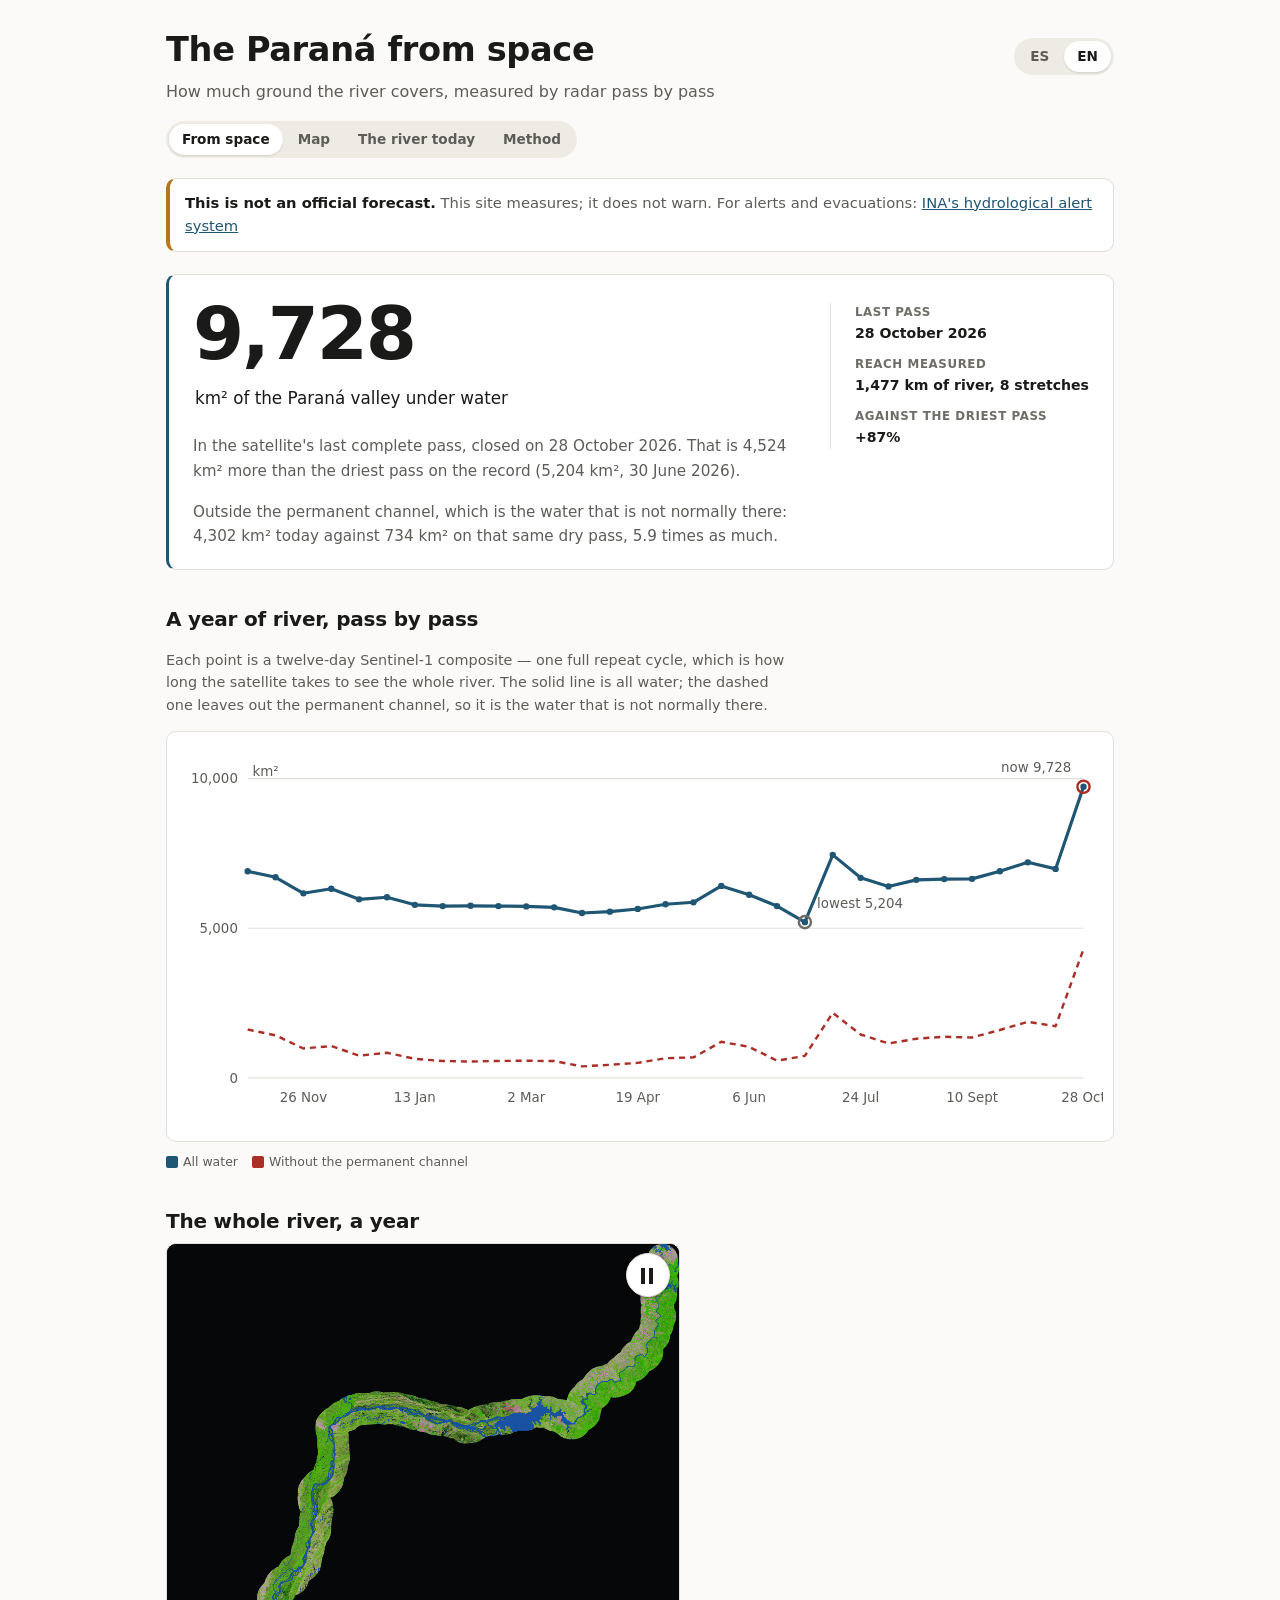
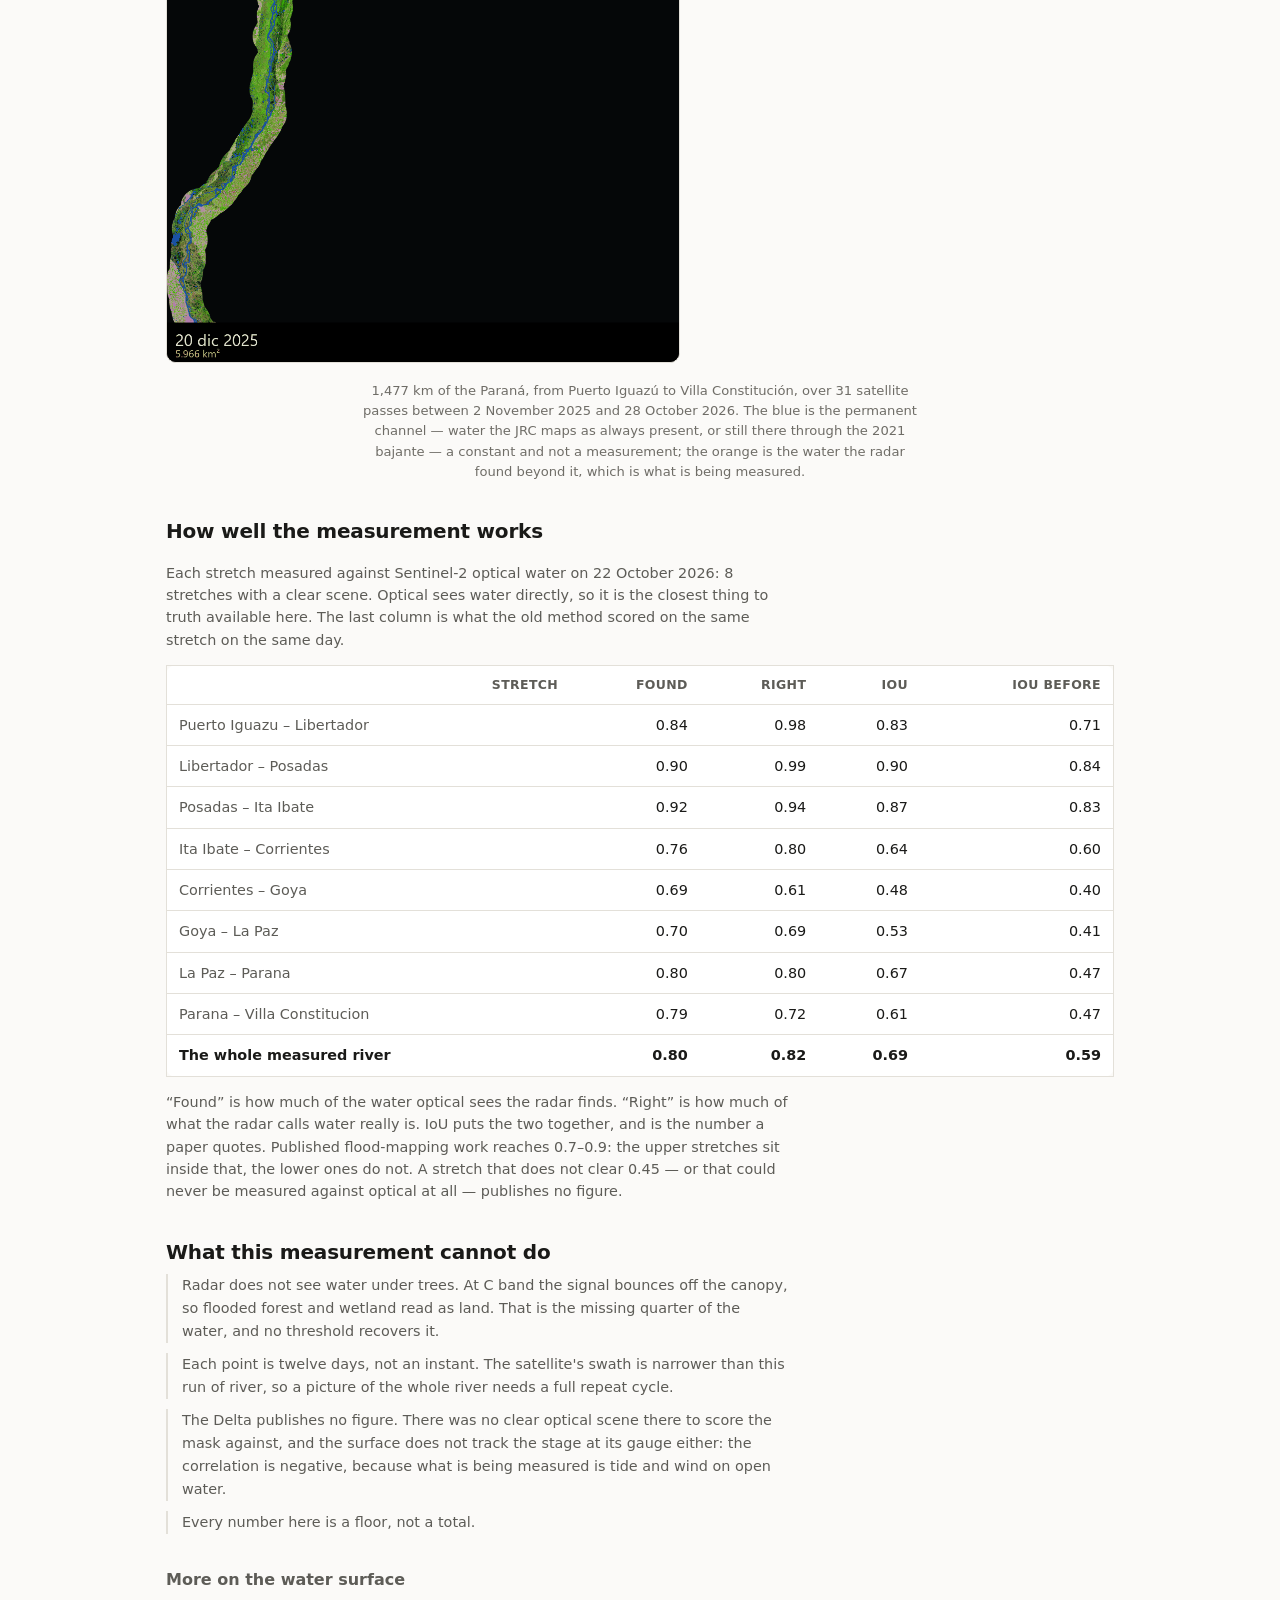
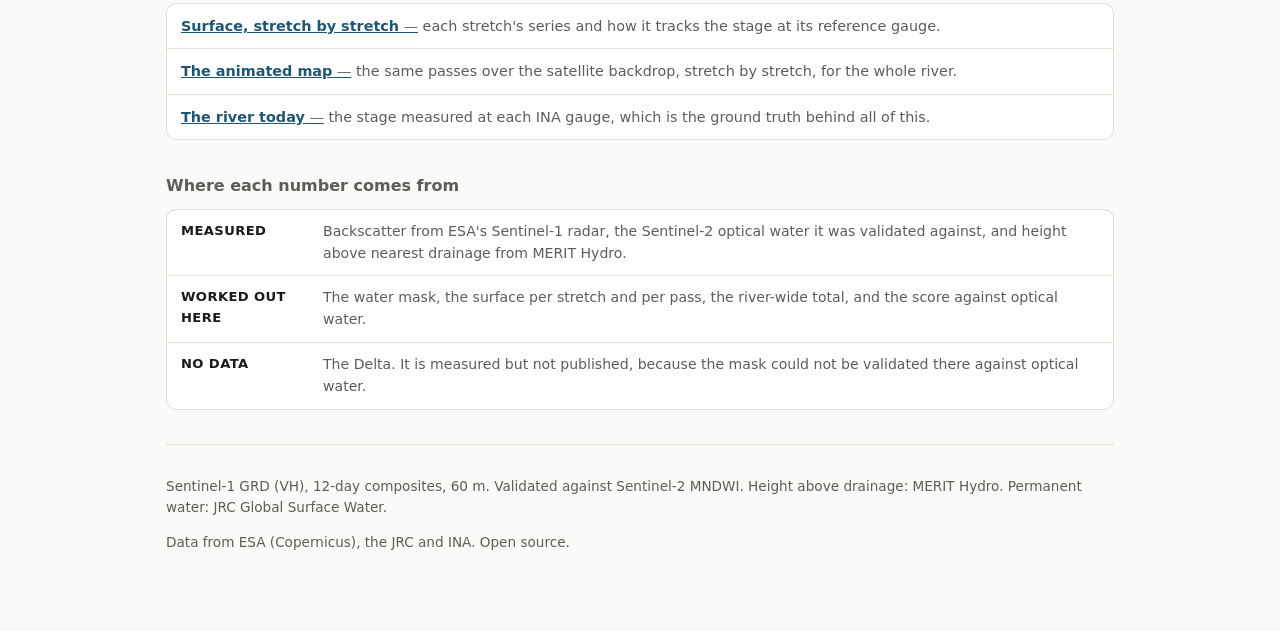
==== commit 73a539cd: "Rebuild the site around the measurement, and score the measurement The project was a gauge dashboard" ====
--- a/site/index.html
+++ b/site/index.html
@@ -3,8 +3,10 @@
 <head>
 <meta charset="utf-8">
 <meta name="viewport" content="width=device-width, initial-scale=1">
-<title>Crecida del Paraná</title>
-<meta name="description" content="El río Paraná hoy, de Puerto Iguazú a San Fernando. No es un sistema de alerta.">
+<title>El Paraná desde el espacio — Crecida del Paraná</title>
+<meta name="description" content="Cuánta superficie cubre el río Paraná, medida por radar Sentinel-1 pasada por pasada.">
+<meta name="theme-color" content="#fbfaf8" media="(prefers-color-scheme: light)">
+<meta name="theme-color" content="#15171a" media="(prefers-color-scheme: dark)">
 <link rel="stylesheet" href="style.css">
 </head>
 <body>
@@ -23,11 +25,9 @@
   </header>
 
   <nav class="views" data-t-aria="viewsNav">
-    <a href="index.html" aria-current="page" data-t="viewToday"></a>
-    <a href="wave.html" data-t="viewWave"></a>
-    <a href="drivers.html" data-t="viewDrivers"></a>
-    <a href="flood.html" data-t="viewFlood"></a>
+    <a href="index.html" aria-current="page" data-t="viewSpace"></a>
     <a href="map.html" data-t="viewMap"></a>
+    <a href="gauges.html" data-t="viewToday"></a>
     <a href="method.html" data-t="viewMethod"></a>
   </nav>
 
@@ -36,35 +36,90 @@
   <p class="notice">
     <strong data-t="noticeStrong"></strong>
     <span data-t="noticeBody"></span>
-    <a id="official" href="https://alerta.ina.gob.ar/" target="_blank" rel="noopener" data-t="officialLink"></a>
+    <a href="https://alerta.ina.gob.ar/" target="_blank" rel="noopener" data-t="officialLink"></a>
   </p>
 
   <div id="error" class="err" role="alert" hidden></div>
 
-  <section class="verdict" id="verdict" hidden aria-labelledby="verdictState">
-    <p class="state" id="verdictState"></p>
-    <p class="detail" id="verdictDetail"></p>
-    <p class="detail rarity" id="verdictRarity" hidden></p>
-    <ul class="evidence" id="verdictEvidence"></ul>
+  <!-- The finding, before any measurement: how much of the valley is wet,
+       and how much wetter than the driest pass on the record. -->
+  <div class="headline lede" id="headline" hidden>
+    <span class="big" id="area">–</span>
+    <span class="unit" id="areaCap"></span>
+    <p class="say" id="areaNote"></p>
+    <p class="say" id="floodNote" hidden></p>
+    <dl class="facts" id="meta" hidden>
+      <div><dt data-t="passLabel"></dt><dd id="passDay"></dd></div>
+      <div><dt data-t="reachLabel"></dt><dd id="reach"></dd></div>
+      <div><dt data-t="riseLabel"></dt><dd id="rise"></dd></div>
+    </dl>
+  </div>
+
+  <h2 class="section major" style="margin-top:34px" data-t="chartHeading"></h2>
+  <p class="cap measure" style="color:var(--ink-soft);font-size:.9rem" data-t="chartLead"></p>
+  <div class="chartbox">
+    <svg id="chart" class="floodchart" role="img" aria-labelledby="chartTitle chartDesc">
+      <title id="chartTitle"></title>
+      <desc id="chartDesc"></desc>
+    </svg>
+  </div>
+  <div class="floodkeys" id="keys" hidden>
+    <span><i class="water"></i><span data-t="keyWater"></span></span>
+    <span><i class="flood"></i><span data-t="keyFlood"></span></span>
+  </div>
+
+  <h2 class="section major" style="margin-top:34px" data-t="loopHeading"></h2>
+  <figure class="loop">
+    <div class="loopwrap">
+      <img src="media/river.gif" alt="" id="loop" data-t-alt="loopAlt"
+           width="785" height="1100" loading="lazy" decoding="async">
+      <canvas id="loopFrame" hidden aria-hidden="true"></canvas>
+      <button type="button" id="loopToggle" class="playbtn loopbtn playing"></button>
+    </div>
+    <figcaption id="loopCaption"></figcaption>
+  </figure>
+
+  <!-- How good the instrument is. Published because a water mask with no
+       score attached is a picture, not a measurement. -->
+  <h2 class="section major" style="margin-top:34px" data-t="skillHeading"></h2>
+  <p class="cap measure" style="color:var(--ink-soft);font-size:.9rem" id="skillLead"></p>
+  <div class="skillwrap">
+    <table class="skill">
+      <caption class="vh" data-t="skillCaption"></caption>
+      <thead>
+        <tr>
+          <th scope="col" data-t="skillMethod"></th>
+          <th scope="col" data-t="skillRecall"></th>
+          <th scope="col" data-t="skillPrecision"></th>
+          <th scope="col" data-t="skillIou"></th>
+          <th scope="col" data-t="skillWas"></th>
+        </tr>
+      </thead>
+      <tbody id="skillRows"></tbody>
+    </table>
+  </div>
+  <p class="cap measure" style="color:var(--ink-soft);font-size:.9rem" data-t="skillWhat"></p>
+
+  <h2 class="section major" style="margin-top:34px" data-t="limitsHeading"></h2>
+  <ul class="limits measure">
+    <li data-t="limitTrees"></li>
+    <li data-t="limitWindow"></li>
+    <li data-t="limitGorge"></li>
+    <li data-t="limitFloor"></li>
+  </ul>
+
+  <section class="seealso" aria-labelledby="alsoHeading">
+    <h2 class="section" id="alsoHeading" data-t="alsoHeading"></h2>
+    <ul class="alsolist">
+      <li><a href="flood.html" data-t="alsoFlood"></a>
+          <span data-t="alsoFloodWhy"></span></li>
+      <li><a href="map.html" data-t="alsoMap"></a>
+          <span data-t="alsoMapWhy"></span></li>
+      <li><a href="gauges.html" data-t="alsoGauges"></a>
+          <span data-t="alsoGaugesWhy"></span></li>
+    </ul>
   </section>
 
-  <div class="meta" id="meta" hidden>
-    <span><span data-t="dataTo"></span> <b id="lastDay"></b> <span id="fresh"></span></span>
-    <span><span data-t="thresholdsFrom"></span> <b id="thrDate"></b></span>
-    <span><span data-t="generatedAt"></span> <b id="genAt"></b></span>
-  </div>
-
-  <div class="tally" id="tally" hidden>
-    <div class="evac"><span class="n" id="nEvac">–</span><span class="k" data-t="tallyEvac"></span></div>
-    <div class="alert"><span class="n" id="nAlert">–</span><span class="k" data-t="tallyAlert"></span></div>
-    <div><span class="n" id="nRising">–</span><span class="k" data-t="tallyRising"></span></div>
-    <div><span class="n" id="nOfficial">–</span><span class="k" data-t="tallyOfficial"></span></div>
-  </div>
-
-  <h2 class="section" data-t="listHeading"></h2>
-  <ul class="gauges" id="list"></ul>
-
-  
   <section class="provenance" aria-labelledby="provHeading">
     <h2 class="section" id="provHeading" data-t="provHeading"></h2>
     <dl>
@@ -84,168 +139,184 @@
 <script>
 "use strict";
 
-// Every string the page shows. Nothing is translated in the pipeline: the
-// exported JSON carries proper nouns and stable keys only, so adding a
-// language is a change here and nowhere else.
 const T = {
   es: {
-    htmlLang: "es",
-    locale: "es-AR",
-    stateExtreme: "El Paraná está en una crecida excepcional.",
-    stateHighWide: "El Paraná está en una crecida importante, y a lo largo de casi todo el río.",
-    stateNotable: "El Paraná está crecido, dentro de lo que pasa cada pocos años.",
-    stateHigh: "El Paraná está en una crecida importante.",
-    stateNormal: "El Paraná está dentro de lo normal para la época del año.",
-    stateUnknown: "No hay datos suficientes para decir cómo está el río.",
-    verdictRarity: (years, gauge, stage, record, year) =>
-      `La lectura más alta equivale a una altura de 1 en ${years} años en ${gauge}: ${stage} m, contra un récord de ${record} m en ${year}.`,
-    verdictRarityNone: "",
-    returnPeriod: (years) => `1 en ${years} años`,
-    returnPeriodTitle: (years, record, year) =>
-      `Una altura que, en promedio, se alcanza una vez cada ${years} años. El máximo del registro es ${record} m, en ${year}.`,
-    verdictDetail: (high, counted, top, from_, to) =>
-      `${high} de ${counted} estaciones del cauce principal superan el percentil 95 para esta fecha` +
-      (top ? `, y ${top} están en el máximo registrado para el día del año` : "") +
-      (from_ ? `. El tramo alto más largo va de ${from_} a ${to}.` : "."),
-    evidenceFront: (gauge, day, provisional) =>
-      provisional
-        ? `El río dejó de subir en ${gauge} el ${day}`
-        : `El pico pasó por ${gauge} el ${day}`,
-    evidenceWater: (ratio, stretch) =>
-      `El agua cubre ${ratio} veces la bajante de 2021 entre ${stretch}`,
-    evidenceAsOf: (day) => `Medido hasta el ${day}`,
-    evidenceSeeWave: "ver la onda",
-    evidenceSeeFlood: "ver la superficie",
-    evidenceSeeGauges: "ver las estaciones",
-    title: "Crecida del Paraná",
-    subtitle: "El río hoy, de Puerto Iguazú a San Fernando",
-    langGroup: "Idioma",
+    chartLow: "mínimo",
+    chartNow: "hoy",
+    htmlLang: "es", locale: "es-AR",
+    title: "El Paraná desde el espacio",
+    subtitle: "Cuánta superficie cubre el río, medida por radar pasada por pasada",
+    langGroup: "Idioma", viewsNav: "Vistas",
+    skipLink: "Saltar al contenido",
+    viewSpace: "Desde el espacio",
+    viewMap: "Mapa",
+    viewToday: "El río hoy",
+    viewMethod: "Método",
+    noticeStrong: "No es un pronóstico oficial.",
+    noticeBody: "Este sitio mide, no avisa. Para alertas y evacuaciones:",
+    officialLink: "Sistema de Alerta Hidrológico del INA",
+
+    areaCap: "km² del valle del Paraná bajo agua",
+    areaNote: (day, extra, low, lowDay) =>
+      `En la última pasada completa del satélite, cerrada el ${day}. Son ${extra} km² ` +
+      `más que en la pasada más seca del registro (${low} km², ${lowDay}).`,
+    floodNote: (now, low, times) =>
+      `Fuera del cauce permanente, que es el agua que normalmente no está ahí: ` +
+      `${now} km² hoy contra ${low} km² en esa misma pasada seca, ${times} veces más.`,
+    areaNoteFlat: (day) =>
+      `En la última pasada completa del satélite, cerrada el ${day}.`,
+    passLabel: "Última pasada",
+    reachLabel: "Tramo medido",
+    riseLabel: "Contra la pasada más seca",
+    reachValue: (km, n) => `${km} km de río, ${n} tramos`,
+
+    chartHeading: "Un año de río, pasada por pasada",
+    chartLead: "Cada punto es un compuesto de doce días del radar Sentinel-1 — una vuelta completa del satélite, que es lo que tarda en ver el río entero. La línea llena es toda el agua; la punteada deja afuera el cauce permanente, así que es el agua que normalmente no está ahí.",
+    chartTitle: "Superficie de agua del río Paraná por pasada del satélite",
+    chartDesc: (first, last, lo, hi) =>
+      `Serie de superficie de agua entre ${first} y ${last}. El mínimo es ${lo} km² ` +
+      `y el máximo ${hi} km².`,
+    keyWater: "Toda el agua", keyFlood: "Sin el cauce permanente",
+    axisKm2: "km²",
+
+    loopHeading: "El río entero, un año",
+    loopCaption: (km, n, first, last) =>
+      `${km} km de Paraná, de Puerto Iguazú a Villa Constitución, en ${n} pasadas ` +
+      `del satélite entre ${first} y ${last}. El azul es el cauce permanente —agua ` +
+      `que el JRC mapea como siempre presente, o que seguía ahí en la bajante de ` +
+      `2021—, una constante y no una medición; el naranja es el agua que el radar ` +
+      `encontró más allá de ese cauce, que es lo que se mide.`,
+    loopCaptionFlat: "El río entero, una pasada del satélite cada doce días. El azul es el cauce permanente; el naranja es el agua medida más allá de él.",
+    loopAlt: "Animación del río Paraná desde Puerto Iguazú hasta Villa Constitución, un cuadro cada doce días a lo largo de un año. El cauce permanente en azul y el agua detectada por radar en naranja, que crece a lo largo del río al avanzar la crecida.",
+    playLoop: "Reproducir la animación", pauseLoop: "Pausar la animación",
+
+    skillHeading: "Qué tan bien funciona la medición",
+    skillLead: (against, n) =>
+      `Cada tramo medido contra agua óptica de Sentinel-2 del ${against}: ${n} ` +
+      `tramos con escena limpia. ` +
+      `Ahí el satélite óptico ve el agua directamente, así que es lo más cercano a ` +
+      `la verdad que hay. La última columna es lo que daba el método anterior en el ` +
+      `mismo tramo, el mismo día.`,
+    skillCaption: "Comparación de dos métodos de detección de agua por radar",
+    skillMethod: "Tramo", skillRecall: "Hallada", skillPrecision: "Acertada", skillIou: "IoU",
+    skillWas: "IoU antes", skillWhole: "Todo el río medido",
+    skillWhat: "«Hallada» es cuánta del agua que el óptico ve encuentra el radar. «Acertada» es cuánto de lo que el radar llama agua realmente lo es. El IoU junta las dos, y es el número que publica un paper. La literatura de mapeo de inundaciones llega a 0,7–0,9: los tramos de arriba están ahí adentro, los de abajo no. Un tramo que no llega a 0,45 —o que nunca se pudo medir contra el óptico— no publica cifra.",
+
+    limitsHeading: "Lo que esta medición no puede hacer",
+    limitTrees: "El radar no ve el agua bajo los árboles. En banda C la señal rebota en la copa, así que el monte y el humedal inundados se leen como tierra. Es el cuarto del agua que falta, y ningún umbral lo recupera.",
+    limitWindow: "Cada punto son doce días, no un instante. La franja que ve el satélite es más angosta que este tramo de río, así que una foto del río entero necesita una vuelta completa.",
+    limitGorge: "El Delta no publica número. Ahí no hubo escena óptica limpia para medir la máscara, y la superficie tampoco sigue a la altura de su estación: la correlación es negativa, porque lo que se mide es marea y viento sobre agua abierta.",
+    limitFloor: "Todos los números son un piso, no un total.",
+
+    alsoHeading: "Más sobre la superficie de agua",
+    alsoFlood: "Superficie, tramo por tramo",
+    alsoFloodWhy: "la serie de cada tramo y su relación con la altura en la estación de referencia.",
+    alsoMap: "El mapa animado",
+    alsoMapWhy: "las mismas pasadas sobre el fondo satelital, tramo por tramo, con el río entero.",
+    alsoGauges: "El río hoy",
+    alsoGaugesWhy: "la altura medida en cada estación del INA, que es la verdad de terreno detrás de todo esto.",
+
     provHeading: "De dónde sale cada número",
     provMeasuredLabel: "Medido", provCalculatedLabel: "Calculado acá", provMissingLabel: "Sin dato",
-    provMeasured: "Las alturas diarias de cada estación y los niveles oficiales de alerta y evacuación, ambos del INA.",
-    provCalculated: "El percentil para el día del año de cada estación, contra su propio registro; la variación de 7 días; y el titular de arriba, que se arma con esas cuentas y no está escrito a mano.",
-    provMissing: "Las estaciones sin nivel oficial publicado aparecen sin línea de alerta. No se estima ninguno.",
-    noticeStrong: "Esto no es un sistema de alerta.",
-    noticeBody: "Los niveles de alerta y evacuación, los avisos y los pronósticos oficiales los publica el Instituto Nacional del Agua.",
-    officialLink: "Ver el alerta oficial del INA →",
-    dataTo: "Datos hasta el",
-    thresholdsFrom: "Niveles oficiales del",
-    generatedAt: "Generado",
-    tallyEvac: "superan evacuación",
-    tallyAlert: "superan alerta",
-    tallyRising: "en aumento",
-    tallyOfficial: "con niveles oficiales",
-    listHeading: "Estaciones, aguas arriba hacia aguas abajo",
-    viewsNav: "Vistas",
-    skipLink: "Saltar al contenido", viewToday: "El río hoy",
-    viewWave: "La onda",
-    viewDrivers: "Aguas arriba",
-    viewFlood: "Superficie",
-    viewMap: "Mapa", viewMethod: "Método",
-    statusBelow: "Bajo el nivel de alerta",
-    statusAlert: "Supera el nivel de alerta",
-    statusEvacuation: "Supera el nivel de evacuación",
-    statusUnknown: "Sin niveles oficiales publicados",
-    noData: "sin dato",
-    alertShort: "Alerta",
-    evacShort: "Evac.",
-    inDays: (n) => (n === 1 ? "en 1 día" : "en " + n + " días"),
-    flagRegulated: "regulado por represa",
-    flagTide: "afectado por marea",
-    branchPalmas: "Paraná de las Palmas",
-    branchGuazu: "Paraná Guazú",
-    branchIbicuy: "Ibicuy",
-    branchVictoria: "Riacho Victoria",
-    branchEstuary: "estuario",
-    stale: (n) => "(" + n + " días de atraso)",
-    method: "Niveles del día de la API a5 del INA. Los niveles de alerta y evacuación se extraen del reporte diario del INA; donde el INA no publica un nivel, la estación aparece sin niveles oficiales y nunca con un valor estimado. Los datos pasan un conjunto de pruebas antes de publicarse: si una prueba falla, no se actualiza nada y queda a la vista la fecha del último dato bueno.",
-    credits: "Fuente: Instituto Nacional del Agua (INA), Argentina. Código abierto.",
+    provMeasured: "La retrodispersión del radar Sentinel-1 de la ESA, el agua óptica de Sentinel-2 contra la que se validó, y la altura sobre el drenaje más cercano de MERIT Hydro.",
+    provCalculated: "La máscara de agua, la superficie por tramo y por pasada, el total del río y el puntaje contra el agua óptica.",
+    provMissing: "El Delta. Está medido pero no publicado, porque la máscara no se pudo validar ahí contra agua óptica.",
+
+    method: "Sentinel-1 GRD (VH), compuestos de 12 días, 60 m. Validado contra Sentinel-2 MNDWI. Altura sobre el drenaje: MERIT Hydro. Agua permanente: JRC Global Surface Water.",
+    credits: "Datos de la ESA (Copernicus), el JRC y el INA. Código abierto.",
   },
   en: {
-    htmlLang: "en",
-    locale: "en-GB",
-    stateExtreme: "The Paraná is in an exceptional flood.",
-    stateHighWide: "The Paraná is in a major flood, along most of its length.",
-    stateNotable: "The Paraná is high, within what happens every few years.",
-    stateHigh: "The Paraná is in a major flood.",
-    stateNormal: "The Paraná is within its normal range for the time of year.",
-    stateUnknown: "There is not enough data to say how the river is behaving.",
-    verdictRarity: (years, gauge, stage, record, year) =>
-      `The highest reading is about a 1-in-${years}-year height at ${gauge}: ${stage} m, against a record of ${record} m in ${year}.`,
-    verdictRarityNone: "",
-    returnPeriod: (years) => `1 in ${years} yr`,
-    returnPeriodTitle: (years, record, year) =>
-      `A height reached on average once every ${years} years. The highest in the record is ${record} m, in ${year}.`,
-    verdictDetail: (high, counted, top, from_, to) =>
-      `${high} of ${counted} main-stem gauges are above the 95th percentile for this date` +
-      (top ? `, and ${top} are at the highest ever recorded for the day of year` : "") +
-      (from_ ? `. The longest unbroken high reach runs from ${from_} to ${to}.` : "."),
-    evidenceFront: (gauge, day, provisional) =>
-      provisional
-        ? `The river stopped rising at ${gauge} on ${day}`
-        : `The crest passed ${gauge} on ${day}`,
-    evidenceWater: (ratio, stretch) =>
-      `Water covers ${ratio} times the 2021 low water between ${stretch}`,
-    evidenceAsOf: (day) => `Measured to ${day}`,
-    evidenceSeeWave: "see the wave",
-    evidenceSeeFlood: "see the area",
-    evidenceSeeGauges: "see the gauges",
-    title: "Paraná flood tracker",
-    subtitle: "The river today, from Puerto Iguazú to San Fernando",
-    langGroup: "Language",
+    chartLow: "lowest",
+    chartNow: "now",
+    htmlLang: "en", locale: "en-GB",
+    title: "The Paraná from space",
+    subtitle: "How much ground the river covers, measured by radar pass by pass",
+    langGroup: "Language", viewsNav: "Views",
+    skipLink: "Skip to content",
+    viewSpace: "From space",
+    viewMap: "Map",
+    viewToday: "The river today",
+    viewMethod: "Method",
+    noticeStrong: "This is not an official forecast.",
+    noticeBody: "This site measures; it does not warn. For alerts and evacuations:",
+    officialLink: "INA's hydrological alert system",
+
+    areaCap: "km² of the Paraná valley under water",
+    areaNote: (day, extra, low, lowDay) =>
+      `In the satellite's last complete pass, closed on ${day}. That is ${extra} km² ` +
+      `more than the driest pass on the record (${low} km², ${lowDay}).`,
+    floodNote: (now, low, times) =>
+      `Outside the permanent channel, which is the water that is not normally ` +
+      `there: ${now} km² today against ${low} km² on that same dry pass, ` +
+      `${times} times as much.`,
+    areaNoteFlat: (day) =>
+      `In the satellite's last complete pass, closed on ${day}.`,
+    passLabel: "Last pass",
+    reachLabel: "Reach measured",
+    riseLabel: "Against the driest pass",
+    reachValue: (km, n) => `${km} km of river, ${n} stretches`,
+
+    chartHeading: "A year of river, pass by pass",
+    chartLead: "Each point is a twelve-day Sentinel-1 composite — one full repeat cycle, which is how long the satellite takes to see the whole river. The solid line is all water; the dashed one leaves out the permanent channel, so it is the water that is not normally there.",
+    chartTitle: "Water surface of the Paraná by satellite pass",
+    chartDesc: (first, last, lo, hi) =>
+      `Water surface from ${first} to ${last}. The lowest pass is ${lo} km² and ` +
+      `the highest ${hi} km².`,
+    keyWater: "All water", keyFlood: "Without the permanent channel",
+    axisKm2: "km²",
+
+    loopHeading: "The whole river, a year",
+    loopCaption: (km, n, first, last) =>
+      `${km} km of the Paraná, from Puerto Iguazú to Villa Constitución, over ${n} ` +
+      `satellite passes between ${first} and ${last}. The blue is the permanent ` +
+      `channel — water the JRC maps as always present, or still there through ` +
+      `the 2021 bajante — a constant and not a measurement; the orange is the ` +
+      `water the radar found beyond it, which is what is being measured.`,
+    loopCaptionFlat: "The whole river, one satellite pass every twelve days. The blue is the permanent channel; the orange is the water measured beyond it.",
+    loopAlt: "Animation of the Paraná from Puerto Iguazú to Villa Constitución, one frame every twelve days across a year. The permanent channel in blue and radar-detected water in orange, spreading along the river as the flood advances.",
+    playLoop: "Play the animation", pauseLoop: "Pause the animation",
+
+    skillHeading: "How well the measurement works",
+    skillLead: (against, n) =>
+      `Each stretch measured against Sentinel-2 optical water on ${against}: ${n} ` +
+      `stretches with a clear scene. Optical sees water directly, so it is the ` +
+      `closest thing to truth ` +
+      `available here. The last column is what the old method scored on the same ` +
+      `stretch on the same day.`,
+    skillCaption: "Comparison of two radar water-detection methods",
+    skillMethod: "Stretch", skillRecall: "Found", skillPrecision: "Right", skillIou: "IoU",
+    skillWas: "IoU before", skillWhole: "The whole measured river",
+    skillWhat: "“Found” is how much of the water optical sees the radar finds. “Right” is how much of what the radar calls water really is. IoU puts the two together, and is the number a paper quotes. Published flood-mapping work reaches 0.7–0.9: the upper stretches sit inside that, the lower ones do not. A stretch that does not clear 0.45 — or that could never be measured against optical at all — publishes no figure.",
+
+    limitsHeading: "What this measurement cannot do",
+    limitTrees: "Radar does not see water under trees. At C band the signal bounces off the canopy, so flooded forest and wetland read as land. That is the missing quarter of the water, and no threshold recovers it.",
+    limitWindow: "Each point is twelve days, not an instant. The satellite's swath is narrower than this run of river, so a picture of the whole river needs a full repeat cycle.",
+    limitGorge: "The Delta publishes no figure. There was no clear optical scene there to score the mask against, and the surface does not track the stage at its gauge either: the correlation is negative, because what is being measured is tide and wind on open water.",
+    limitFloor: "Every number here is a floor, not a total.",
+
+    alsoHeading: "More on the water surface",
+    alsoFlood: "Surface, stretch by stretch",
+    alsoFloodWhy: "each stretch's series and how it tracks the stage at its reference gauge.",
+    alsoMap: "The animated map",
+    alsoMapWhy: "the same passes over the satellite backdrop, stretch by stretch, for the whole river.",
+    alsoGauges: "The river today",
+    alsoGaugesWhy: "the stage measured at each INA gauge, which is the ground truth behind all of this.",
+
     provHeading: "Where each number comes from",
-    provMeasuredLabel: "Measured", provCalculatedLabel: "Calculated here", provMissingLabel: "Missing",
-    provMeasured: "The daily level at each gauge and the official alert and evacuation levels, both from INA.",
-    provCalculated: "Each gauge's percentile for the day of year, against its own record; the 7-day change; and the finding at the top, which is assembled from those counts rather than written by hand.",
-    provMissing: "Gauges with no official level published are shown without an alert line. None is estimated.",
-    noticeStrong: "This is not an alert system.",
-    noticeBody: "Alert and evacuation levels, warnings and official forecasts are published by Argentina's Instituto Nacional del Agua.",
-    officialLink: "See INA's official alert →",
-    dataTo: "Data to",
-    thresholdsFrom: "Official levels from",
-    generatedAt: "Generated",
-    tallyEvac: "above evacuation",
-    tallyAlert: "above alert",
-    tallyRising: "rising",
-    tallyOfficial: "with official levels",
-    listHeading: "Gauges, upstream to downstream",
-    viewsNav: "Views",
-    skipLink: "Skip to content", viewToday: "The river today",
-    viewWave: "The wave",
-    viewDrivers: "Upstream",
-    viewFlood: "Flooded area",
-    viewMap: "Map", viewMethod: "Method",
-    statusBelow: "Below the alert level",
-    statusAlert: "Above the alert level",
-    statusEvacuation: "Above the evacuation level",
-    statusUnknown: "No official levels published",
-    noData: "no data",
-    alertShort: "Alert",
-    evacShort: "Evac.",
-    inDays: (n) => (n === 1 ? "in 1 day" : "in " + n + " days"),
-    flagRegulated: "dam-regulated",
-    flagTide: "tide-affected",
-    branchPalmas: "Paraná de las Palmas",
-    branchGuazu: "Paraná Guazú",
-    branchIbicuy: "Ibicuy",
-    branchVictoria: "Riacho Victoria",
-    branchEstuary: "estuary",
-    stale: (n) => "(" + n + " days behind)",
-    method: "Daily levels from INA's a5 API. Alert and evacuation levels are parsed from INA's daily report; where INA publishes no level, the gauge is shown as having none and never with an estimated value. The data passes a set of tests before it is published: if a test fails nothing is updated, and the date of the last good reading stays visible.",
-    credits: "Source: Instituto Nacional del Agua (INA), Argentina. Open source.",
+    provMeasuredLabel: "Measured", provCalculatedLabel: "Worked out here", provMissingLabel: "No data",
+    provMeasured: "Backscatter from ESA's Sentinel-1 radar, the Sentinel-2 optical water it was validated against, and height above nearest drainage from MERIT Hydro.",
+    provCalculated: "The water mask, the surface per stretch and per pass, the river-wide total, and the score against optical water.",
+    provMissing: "The Delta. It is measured but not published, because the mask could not be validated there against optical water.",
+
+    method: "Sentinel-1 GRD (VH), 12-day composites, 60 m. Validated against Sentinel-2 MNDWI. Height above drainage: MERIT Hydro. Permanent water: JRC Global Surface Water.",
+    credits: "Data from ESA (Copernicus), the JRC and INA. Open source.",
   },
 };
 
-const BRANCH_KEY = {
-  palmas: "branchPalmas",
-  guazu: "branchGuazu",
-  ibicuy: "branchIbicuy",
-  victoria: "branchVictoria",
-  estuary: "branchEstuary",
-};
-
+const SVG = "http://www.w3.org/2000/svg";
 let lang = "es";
 let payload = null;
+let film = null;
 
 function pickLang() {
   let saved = null;
@@ -259,283 +330,279 @@
   try { localStorage.setItem("crecida.lang", next); } catch (e) { /* ignore */ }
   const t = T[lang];
   document.documentElement.lang = t.htmlLang;
-  document.title = t.title;
   for (const el of document.querySelectorAll("[data-t]")) {
-    const value = t[el.dataset.t];
-    if (typeof value === "string") el.textContent = value;
+    const v = t[el.dataset.t];
+    if (typeof v === "string") el.textContent = v;
   }
   for (const el of document.querySelectorAll("[data-t-aria]")) {
     el.setAttribute("aria-label", t[el.dataset.tAria] || "");
   }
+  for (const el of document.querySelectorAll("[data-t-alt]")) {
+    el.setAttribute("alt", t[el.dataset.tAlt] || "");
+  }
   for (const b of document.querySelectorAll(".langs button")) {
     b.setAttribute("aria-pressed", String(b.dataset.lang === lang));
   }
+  document.getElementById("chartTitle").textContent = t.chartTitle;
+  loopToggle.setAttribute("aria-label", loopRunning ? t.pauseLoop : t.playLoop);
   if (payload) render(payload);
-}
-
-function num(value, unit) {
-  if (value === null || value === undefined) return null;
-  const digits = unit === "m3/s" ? 0 : 2;
+  if (film) describeFilm(film);
+  else document.getElementById("loopCaption").textContent = T[lang].loopCaptionFlat;
+}
+
+function describeFilm(data) {
+  const frames = data.frames || [];
+  if (!frames.length) return;
+  document.getElementById("loopCaption").textContent = T[lang].loopCaption(
+    num(Math.round(data.river_km || 0)), frames.length,
+    longDay(frames[0].end), longDay(frames[frames.length - 1].end));
+}
+
+function el(name, attrs, text) {
+  const n = document.createElementNS(SVG, name);
+  for (const [k, v] of Object.entries(attrs || {})) n.setAttribute(k, v);
+  if (text !== undefined) n.textContent = text;
+  return n;
+}
+
+function niceStep(raw) {
+  const magnitude = Math.pow(10, Math.floor(Math.log10(raw)));
+  for (const multiple of [1, 2, 2.5, 5, 10]) {
+    if (magnitude * multiple >= raw) return magnitude * multiple;
+  }
+  return magnitude * 10;
+}
+
+function num(v, digits) {
   return new Intl.NumberFormat(T[lang].locale, {
-    minimumFractionDigits: digits,
-    maximumFractionDigits: digits,
-  }).format(value);
-}
-
-function signed(value, unit) {
-  const text = num(Math.abs(value), unit);
-  const sign = value > 0 ? "+" : value < 0 ? "−" : "±";
-  return sign + text;
-}
-
-function shortDate(iso) {
-  if (!iso) return "—";
-  return new Intl.DateTimeFormat(T[lang].locale, {
-    day: "numeric", month: "short",
-  }).format(new Date(iso + "T12:00:00"));
-}
-
-function longDate(iso) {
-  if (!iso) return "—";
-  const d = new Date(iso + "T12:00:00");
+    minimumFractionDigits: digits || 0, maximumFractionDigits: digits || 0,
+  }).format(v);
+}
+
+function dayLabel(iso) {
+  return new Intl.DateTimeFormat(T[lang].locale, { day: "numeric", month: "short" })
+    .format(new Date(iso + "T12:00:00"));
+}
+
+function longDay(iso) {
   return new Intl.DateTimeFormat(T[lang].locale, {
     day: "numeric", month: "long", year: "numeric",
-  }).format(d);
-}
-
-function shortDateTime(iso) {
-  if (!iso) return "—";
-  const d = new Date(iso);
-  if (isNaN(d)) return iso;
-  return new Intl.DateTimeFormat(T[lang].locale, {
-    day: "numeric", month: "short", hour: "2-digit", minute: "2-digit",
-  }).format(d);
-}
-
-function returnTag(g) {
-  if (!g.return_period) return null;
-  const el = document.createElement("span");
-  el.className = "tag rare" + (g.return_period >= 10 ? " high" : "");
-  el.textContent = T[lang].returnPeriod(Math.round(g.return_period));
-  if (g.record_max) {
-    el.title = T[lang].returnPeriodTitle(
-      Math.round(g.return_period), num(g.record_max), g.record_max_year);
-  }
-  return el;
-}
-
-function tag(text) {
-  const span = document.createElement("span");
-  span.className = "tag";
-  span.textContent = text;
-  return span;
-}
-
-function gaugeItem(g) {
+  }).format(new Date(iso + "T12:00:00"));
+}
+
+function drawChart(rows) {
   const t = T[lang];
-  const li = document.createElement("li");
-  li.className = "gauge";
-  li.dataset.status = g.status;
-
-  const left = document.createElement("div");
-  const name = document.createElement("p");
-  name.className = "name";
-  name.textContent = g.name;
-  left.appendChild(name);
-
-  const tags = document.createElement("div");
-  tags.className = "tags";
-  const branchKey = BRANCH_KEY[g.branch];
-  if (branchKey) tags.appendChild(tag(t[branchKey]));
-  if (g.flags.includes("regulated")) tags.appendChild(tag(t.flagRegulated));
-  if (g.flags.includes("tide_affected")) tags.appendChild(tag(t.flagTide));
-  const rare = returnTag(g);
-  if (rare) tags.appendChild(rare);
-  if (tags.childElementCount) left.appendChild(tags);
-
-  const status = document.createElement("div");
-  status.className = "status";
-  status.textContent =
-    g.status === "evacuation" ? t.statusEvacuation
-    : g.status === "alert" ? t.statusAlert
-    : g.status === "below" ? t.statusBelow
-    : t.statusUnknown;
-  left.appendChild(status);
-  li.appendChild(left);
-
-  const right = document.createElement("div");
-  right.className = "reading";
-  if (g.value === null) {
-    const none = document.createElement("div");
-    none.className = "nodata";
-    none.textContent = t.noData;
-    right.appendChild(none);
-  } else {
-    const level = document.createElement("div");
-    level.className = "level";
-    level.textContent = num(g.value, g.unit);
-    const unit = document.createElement("span");
-    unit.className = "unit";
-    unit.textContent = g.unit === "m3/s" ? "m³/s" : "m";
-    level.appendChild(unit);
-    right.appendChild(level);
-
-    if (g.change !== null) {
-      const change = document.createElement("div");
-      change.className = "change " + (g.change > 0 ? "up" : g.change < 0 ? "down" : "");
-      const days = g.change_days && g.change_days !== 1 ? " " + t.inDays(g.change_days) : "";
-      change.textContent = signed(g.change, g.unit) + days;
-      right.appendChild(change);
+  const svg = document.getElementById("chart");
+  // Keep everything up to and including <desc>, which aria-labelledby points
+  // at, and drop the drawing below it. Counting child nodes instead counts
+  // the whitespace between tags and deletes the <desc>.
+  const keep = document.getElementById("chartDesc");
+  while (svg.lastChild && svg.lastChild !== keep) svg.removeChild(svg.lastChild);
+  if (rows.length < 2) return;
+
+  const W = 760, H = 320, L = 58, R = 16, TOP = 16, B = 46;
+  svg.setAttribute("viewBox", `0 0 ${W} ${H}`);
+  const plotW = W - L - R, plotH = H - TOP - B;
+
+  const water = rows.map((r) => r.water_km2);
+  const top = Math.max(...water) * 1.08;
+  const x = (i) => L + (rows.length === 1 ? plotW / 2 : (i * plotW) / (rows.length - 1));
+  const y = (v) => TOP + plotH - (v / top) * plotH;
+
+  // Horizontal rules with their values, so the shape can be read as numbers.
+  // Round gridlines. Dividing the data maximum into four gave 2,626 /
+  // 5,253 / 7,879 / 10,506 - four numbers nobody can hold in their head
+  // and none of them a quantity anyone would choose to mark.
+  const step = niceStep(top / 4);
+  for (let value = 0; value <= top; value += step) {
+    svg.appendChild(el("line", {
+      x1: L, x2: W - R, y1: y(value), y2: y(value),
+      stroke: "var(--line)", "stroke-width": 1,
+    }));
+    svg.appendChild(el("text", {
+      x: L - 8, y: y(value) + 4, "text-anchor": "end",
+      fill: "var(--ink-faint)", "font-size": 11,
+    }, num(value)));
+  }
+  // Inside the plot rather than over the top tick, which it sat on.
+  svg.appendChild(el("text", {
+    x: L + 4, y: TOP + 10, "text-anchor": "start",
+    fill: "var(--ink-faint)", "font-size": 11,
+  }, t.axisKm2));
+
+  const path = (values, dashed) => {
+    const d = values.map((v, i) => `${i ? "L" : "M"}${x(i).toFixed(1)} ${y(v).toFixed(1)}`).join(" ");
+    const attrs = {
+      d, fill: "none", stroke: dashed ? "var(--evac)" : "var(--accent)",
+      "stroke-width": dashed ? 2 : 2.6, "stroke-linejoin": "round",
+    };
+    if (dashed) attrs["stroke-dasharray"] = "5 4";
+    svg.appendChild(el("path", attrs));
+  };
+  path(water, false);
+  path(rows.map((r) => r.flood_km2), true);
+
+  for (let i = 0; i < rows.length; i += 1) {
+    svg.appendChild(el("circle", {
+      cx: x(i), cy: y(water[i]), r: 2.6, fill: "var(--accent)",
+    }));
+  }
+
+  // A date label roughly every other month, and always the last one. The
+  // last is chosen first and the run works backwards from it, because
+  // forcing it on at the end put it on top of the label before it.
+  const GAP = 76;
+  const labels = [rows.length - 1];
+  for (let i = rows.length - 2; i >= 0; i -= 1) {
+    if (x(labels[labels.length - 1]) - x(i) >= GAP) labels.push(i);
+  }
+  labels.reverse();
+  for (const i of labels) {
+    svg.appendChild(el("text", {
+      x: x(i), y: H - B + 20, "text-anchor": "middle",
+      fill: "var(--ink-faint)", "font-size": 11,
+    }, dayLabel(rows[i].day)));
+  }
+
+  const lowAt = water.indexOf(Math.min(...water));
+  const lastAt = rows.length - 1;
+  for (const [index, key, anchor] of [[lowAt, "chartLow", "start"],
+                                      [lastAt, "chartNow", "end"]]) {
+    if (index < 0) continue;
+    const cx = x(index), cy = y(water[index]);
+    svg.appendChild(el("circle", {
+      cx, cy, r: 5, fill: "none",
+      stroke: index === lastAt ? "var(--evac)" : "var(--ink-faint)",
+      "stroke-width": 2,
+    }));
+    const dx = anchor === "end" ? -10 : 10;
+    svg.appendChild(el("text", {
+      x: cx + dx, y: cy - 12, "text-anchor": anchor,
+      fill: index === lastAt ? "var(--evac)" : "var(--ink-faint)",
+      "font-size": 11.5, "font-weight": index === lastAt ? 650 : 500,
+    }, `${t[key]} ${num(Math.round(water[index]))}`));
+  }
+
+  const lo = Math.min(...water), hi = Math.max(...water);
+  document.getElementById("chartDesc").textContent = t.chartDesc(
+    longDay(rows[0].day), longDay(rows[rows.length - 1].day), num(lo), num(hi));
+  document.getElementById("keys").hidden = false;
+}
+
+function drawSkill(skill) {
+  const t = T[lang];
+  const body = document.getElementById("skillRows");
+  body.textContent = "";
+
+  // One row per stretch, because a single river-wide figure hides that the
+  // method is near 0.9 in the gorge and near 0.5 below Corrientes, and
+  // which end of that a given number came from is the reader's business.
+  const line = (label, now, before, strong) => {
+    const tr = document.createElement("tr");
+    if (strong) tr.className = "now";
+    const th = document.createElement("th");
+    th.scope = "row";
+    th.textContent = label;
+    tr.appendChild(th);
+    const cells = [now.recall, now.precision, now.iou, before && before.iou];
+    for (const v of cells) {
+      const td = document.createElement("td");
+      td.textContent = v === null || v === undefined ? "–" : num(v, 2);
+      tr.appendChild(td);
     }
-  }
-  li.appendChild(right);
-
-  // The bar is drawn only when there is something official to draw it
-  // against. An invented scale would imply a threshold that does not exist.
-  if (g.value !== null && (g.alert !== null || g.evacuation !== null)) {
-    const lines = [g.alert, g.evacuation].filter((v) => v !== null);
-    const top = Math.max(g.value, ...lines) * 1.12;
-    const bar = document.createElement("div");
-    bar.className = "bar";
-
-    const track = document.createElement("div");
-    track.className = "track";
-    const fill = document.createElement("div");
-    fill.className = "fill";
-    fill.style.width = Math.max(0, Math.min(100, (g.value / top) * 100)) + "%";
-    track.appendChild(fill);
-    for (const [value, cls] of [[g.alert, "a"], [g.evacuation, "e"]]) {
-      if (value === null) continue;
-      const tick = document.createElement("div");
-      tick.className = "tick " + cls;
-      tick.style.left = (value / top) * 100 + "%";
-      track.appendChild(tick);
-    }
-    bar.appendChild(track);
-
-    const scale = document.createElement("div");
-    scale.className = "scale";
-    const a = document.createElement("span");
-    a.textContent = g.alert === null ? "" : t.alertShort + " " + num(g.alert, g.unit);
-    const e = document.createElement("span");
-    e.textContent = g.evacuation === null ? "" : t.evacShort + " " + num(g.evacuation, g.unit);
-    scale.append(a, e);
-    bar.appendChild(scale);
-    li.appendChild(bar);
-  }
-
-  return li;
-}
-
-// The lead. A reader arrives asking whether the river is behaving, not
-// wanting a table of thirty-seven readings, and every part of the sentence
-// carries the number it came from so the claim can be checked rather than
-// taken.
-function renderVerdict(v) {
-  const t = T[lang];
-  // This page formats with longDate and num; the shorter helpers the wave
-  // and map pages use do not exist here.
-  const day = (iso) => shortDate(iso);
-  const ratio = (x) => new Intl.NumberFormat(T[lang].locale, {
-    minimumFractionDigits: 1, maximumFractionDigits: 1,
-  }).format(x);
-  const section = document.getElementById("verdict");
-  if (!v || v.state === "unknown") { section.hidden = true; return; }
-
-  const word = {
-    extreme: t.stateExtreme, high_wide: t.stateHighWide, high: t.stateHigh,
-    notable: t.stateNotable, normal: t.stateNormal,
-  }[v.state] || t.stateUnknown;
-  const state = document.getElementById("verdictState");
-  state.textContent = word;
-  state.className = "state " + v.state;
-
-  document.getElementById("verdictDetail").textContent = t.verdictDetail(
-    v.high, v.counted, v.at_top,
-    v.reach && v.reach.from, v.reach && v.reach.to);
-
-  // The magnitude, after the extent. A percentile says where today sits
-  // among past 29ths of October; a return period says how big the flood
-  // is. On this river in spring they routinely disagree, and the reader
-  // wants both.
-  const rare = document.getElementById("verdictRarity");
-  if (v.rarest && v.rarest.record_max) {
-    rare.textContent = t.verdictRarity(
-      Math.round(v.rarest.years), v.rarest.gauge, num(v.rarest.stage_m),
-      num(v.rarest.record_max), v.rarest.record_max_year);
-    rare.hidden = false;
-  } else {
-    rare.hidden = true;
-  }
-
-  const items = [];
-  if (v.front) {
-    items.push([
-      t.evidenceFront(v.front.gauge, day(v.front.day), !v.front.confirmed),
-      "wave.html", t.evidenceSeeWave]);
-  }
-  if (v.water) {
-    items.push([
-      t.evidenceWater(ratio(v.water.ratio), v.water.stretch),
-      "flood.html", t.evidenceSeeFlood]);
-  }
-  if (v.as_of) items.push([t.evidenceAsOf(day(v.as_of)), null, null]);
-
-  document.getElementById("verdictEvidence").replaceChildren(
-    ...items.map(([text, href, label]) => {
-      const li = document.createElement("li");
-      li.append(text);
-      if (href) {
-        const a = document.createElement("a");
-        a.href = href;
-        a.textContent = label;
-        li.append(" ", a);
-      }
-      return li;
-    }));
-  section.hidden = false;
+    body.appendChild(tr);
+  };
+
+  for (const s of skill.stretches || []) {
+    line(`${s.from_name} – ${s.to_name}`, s.now || {}, s.previous, false);
+  }
+  line(t.skillWhole, skill, skill.previous || {}, true);
+
+  document.getElementById("skillLead").textContent = t.skillLead(
+    skill.day ? longDay(skill.day) : (skill.measured_against || "Sentinel-2"),
+    (skill.stretches || []).length);
 }
 
 function render(data) {
   const t = T[lang];
-  const gauges = data.gauges || [];
-  renderVerdict(data.verdict);
-
-  document.getElementById("lastDay").textContent = longDate(data.last_data_day);
-  const fresh = document.getElementById("fresh");
-  const age = data.data_age_days;
-  if (age !== null && age !== undefined && age > 1) {
-    fresh.textContent = t.stale(age);
-    // Three days, the same threshold `crecida freshness` fails CI on. They
-    // have to agree, because when the scheduled run does not happen at all
-    // the CI check never runs either - and then this line is the only thing
-    // in the world that notices the data has stopped moving.
-    fresh.className = age > 3 ? "stale" : "";
-  } else {
-    fresh.textContent = "";
-    fresh.className = "";
-  }
-  document.getElementById("thrDate").textContent = longDate(
-    (data.thresholds || {}).source_date
-  );
-  document.getElementById("genAt").textContent = shortDateTime(data.generated_at);
-  document.getElementById("meta").hidden = false;
-
-  document.getElementById("nEvac").textContent = gauges.filter((g) => g.status === "evacuation").length;
-  document.getElementById("nAlert").textContent = gauges.filter((g) => g.status === "alert").length;
-  document.getElementById("nRising").textContent = gauges.filter((g) => g.change !== null && g.change > 0).length;
-  document.getElementById("nOfficial").textContent = gauges.filter((g) => g.alert !== null || g.evacuation !== null).length;
-  document.getElementById("tally").hidden = false;
-
-  const list = document.getElementById("list");
-  list.replaceChildren(...gauges.map(gaugeItem));
-}
-
-function fail(message) {
-  const box = document.getElementById("error");
-  box.textContent = message;
-  box.hidden = false;
-}
+  const rows = (data.river || []).filter((r) => r.complete);
+  const latest = data.latest, low = data.lowest;
+
+  if (latest) {
+    document.getElementById("area").textContent = num(Math.round(latest.water_km2));
+    document.getElementById("areaCap").textContent = t.areaCap;
+    document.getElementById("areaNote").textContent = low && low.day !== latest.day
+      ? t.areaNote(longDay(latest.day), num(Math.round(latest.water_km2 - low.water_km2)),
+                   num(Math.round(low.water_km2)), longDay(low.day))
+      : t.areaNoteFlat(longDay(latest.day));
+    const beyond = document.getElementById("floodNote");
+    if (low && low.flood_km2 > 0 && low.day !== latest.day) {
+      beyond.textContent = t.floodNote(
+        num(Math.round(latest.flood_km2)), num(Math.round(low.flood_km2)),
+        num(latest.flood_km2 / low.flood_km2, 1));
+      beyond.hidden = false;
+    } else {
+      beyond.hidden = true;
+    }
+    document.getElementById("headline").hidden = false;
+
+    document.getElementById("passDay").textContent = longDay(latest.day);
+    document.getElementById("reach").textContent =
+      t.reachValue(num(Math.round(riverKm(data))), latest.stretches);
+    document.getElementById("rise").textContent = low
+      ? `+${num(Math.round(((latest.water_km2 / low.water_km2) - 1) * 100))}%`
+      : "–";
+    document.getElementById("meta").hidden = false;
+  }
+
+  drawChart(rows);
+  if (data.skill) drawSkill(data.skill);
+}
+
+function riverKm(data) {
+  if (typeof data.river_km === "number") return data.river_km;
+  return (data.stretches || []).reduce((sum, s) => sum + (s.river_km || 0), 0);
+}
+
+// -- the animation ---------------------------------------------------------
+
+const loopImg = document.getElementById("loop");
+const loopFrame = document.getElementById("loopFrame");
+const loopToggle = document.getElementById("loopToggle");
+let loopRunning = true;
+
+function freezeLoop() {
+  // A GIF cannot be paused, so the first frame is painted to a canvas and
+  // the canvas is shown in its place.
+  const w = loopImg.naturalWidth, h = loopImg.naturalHeight;
+  if (w && h) {
+    loopFrame.width = w;
+    loopFrame.height = h;
+    loopFrame.getContext("2d").drawImage(loopImg, 0, 0);
+    loopFrame.hidden = false;
+    loopImg.hidden = true;
+  }
+  loopRunning = false;
+  loopToggle.classList.remove("playing");
+  loopToggle.setAttribute("aria-label", T[lang].playLoop);
+}
+
+function runLoop() {
+  loopFrame.hidden = true;
+  loopImg.hidden = false;
+  loopRunning = true;
+  loopToggle.classList.add("playing");
+  loopToggle.setAttribute("aria-label", T[lang].pauseLoop);
+}
+
+loopToggle.addEventListener("click", () => (loopRunning ? freezeLoop() : runLoop()));
+
+function settleLoop() {
+  if (window.matchMedia("(prefers-reduced-motion: reduce)").matches) freezeLoop();
+  else runLoop();
+}
+if (loopImg.complete) settleLoop();
+else loopImg.addEventListener("load", settleLoop);
 
 for (const b of document.querySelectorAll(".langs button")) {
   b.addEventListener("click", () => setLang(b.dataset.lang));
@@ -543,16 +610,19 @@
 
 setLang(pickLang());
 
-fetch("data/river_today.json", { cache: "no-cache" })
-  .then((r) => {
-    if (!r.ok) throw new Error("HTTP " + r.status);
-    return r.json();
-  })
-  .then((data) => {
-    payload = data;
-    render(data);
-  })
-  .catch((err) => fail("No se pudieron cargar los datos / could not load data: " + err.message));
+fetch("data/river_film.json", { cache: "no-cache" })
+  .then((r) => (r.ok ? r.json() : null))
+  .then((d) => { film = d; if (d) describeFilm(d); })
+  .catch(() => { /* the caption falls back to the flat wording */ });
+
+fetch("data/floodwater.json", { cache: "no-cache" })
+  .then((r) => { if (!r.ok) throw new Error("HTTP " + r.status); return r.json(); })
+  .then((data) => { payload = data; render(data); })
+  .catch((err) => {
+    const box = document.getElementById("error");
+    box.textContent = "No se pudieron cargar los datos / could not load data: " + err.message;
+    box.hidden = false;
+  });
 </script>
 </body>
 </html>
--- a/site/style.css
+++ b/site/style.css
@@ -1,6 +1,7 @@
 /* Shared across every view. Each page adds only what is its own. */
 
 :root {
+  color-scheme: light;
   --bg: #fbfaf8;
   --panel: #ffffff;
   --ink: #1a1a18;
@@ -29,6 +30,7 @@
 
 @media (prefers-color-scheme: dark) {
   :root:not([data-theme="light"]) {
+    color-scheme: dark;
     --bg: #15171a;
     --panel: #1d2024;
     --ink: #eceae5;
@@ -292,12 +294,12 @@
 
 /* the flood loop */
 figure.loop { margin: 0 0 8px; }
-/* The corridor is a tall portrait strip; unconstrained it is over a
+/* The river is a tall portrait frame; unconstrained it is over a
    thousand pixels high and swallows the page. Bound the height and let the
    width follow. */
 figure.loop img {
   display: block; margin: 0 auto;
-  max-height: 68vh; width: auto; max-width: 100%; height: auto;
+  max-height: 80vh; width: auto; max-width: 100%; height: auto;
   border: 1px solid var(--line); border-radius: var(--radius); background: #1a1a18;
 }
 figure.loop figcaption {
@@ -466,11 +468,11 @@
 .loopwrap { position: relative; display: inline-block; max-width: 100%; }
 figure.loop canvas {
   display: block; margin: 0 auto;
-  max-height: 68vh; width: auto; max-width: 100%; height: auto;
+  max-height: 80vh; width: auto; max-width: 100%; height: auto;
   border: 1px solid var(--line); border-radius: var(--radius); background: #1a1a18;
 }
 .loopbtn {
-  position: absolute; left: 10px; bottom: 10px;
+  position: absolute; right: 10px; top: 10px;
   background: var(--panel); box-shadow: 0 1px 3px rgb(0 0 0 / .3);
 }
 
@@ -487,7 +489,7 @@
 .skip:focus { top: 8px; outline: 2px solid var(--accent); outline-offset: 2px; }
 /* The target takes focus so the next Tab continues from there, but it is
    not a control and should not draw a ring. */
-main:focus { outline: none; }
+main:focus:not(:focus-visible) { outline: none; }
 
 
 /* The CSV list on the method page. */
@@ -622,3 +624,131 @@
 .verdict .state.notable { color: var(--alert); }
 .verdict:has(.state.high_wide), .verdict:has(.state.high) { border-left-color: var(--evac); }
 .verdict:has(.state.notable) { border-left-color: var(--alert); }
+
+
+/* -- pages that left the nav --------------------------------------------- */
+
+.seealso { margin: 34px 0 0; }
+.alsolist { margin: 0; padding: 0; list-style: none; display: grid; gap: 1px;
+  background: var(--line); border: 1px solid var(--line);
+  border-radius: var(--radius); overflow: hidden; }
+.alsolist li { background: var(--panel); padding: 11px 14px;
+  font-size: .9rem; line-height: 1.55; color: var(--ink-soft); }
+.alsolist a { color: var(--accent); font-weight: 600; }
+.alsolist a::after { content: " —"; color: var(--ink-faint); font-weight: 400; }
+
+
+/* -- the product page ---------------------------------------------------- */
+
+/* Visually hidden, still read aloud: the table caption names the comparison
+   for a screen reader without repeating the heading above it on screen. */
+.vh {
+  position: absolute; width: 1px; height: 1px; padding: 0; margin: -1px;
+  overflow: hidden; clip-path: inset(50%); white-space: nowrap; border: 0;
+}
+
+.skillwrap { overflow-x: auto; margin: 10px 0 12px; }
+table.skill {
+  border-collapse: collapse; width: 100%; min-width: 420px;
+  font-size: .9rem; background: var(--panel);
+  border: 1px solid var(--line); border-radius: var(--radius);
+}
+table.skill th, table.skill td {
+  padding: 9px 12px; text-align: right; border-top: 1px solid var(--line);
+  font-variant-numeric: tabular-nums;
+}
+table.skill thead th {
+  border-top: 0; font-size: .78rem; text-transform: uppercase;
+  letter-spacing: .03em; color: var(--ink-soft); font-weight: 650;
+}
+table.skill tbody th {
+  text-align: left; font-weight: 500; color: var(--ink-soft);
+}
+/* The method in use, so a reader does not have to work out which row is live. */
+table.skill tr.now th, table.skill tr.now td { color: var(--ink); font-weight: 650; }
+
+ul.limits {
+  margin: 0; padding: 0; list-style: none; display: grid; gap: 10px;
+  font-size: .9rem; line-height: 1.6; color: var(--ink-soft);
+}
+ul.limits li { padding-left: 14px; border-left: 2px solid var(--line); }
+
+.pickrow { display: flex; align-items: center; gap: 10px; margin: 18px 0 4px;
+  font-size: .9rem; color: var(--ink-soft); flex-wrap: wrap; }
+.pickrow select { font: inherit; color: var(--ink); background: var(--panel);
+  border: 1px solid var(--line); border-radius: 8px; padding: 7px 10px;
+  min-height: 24px; }
+.pickrow select:focus-visible { outline: 2px solid var(--accent); outline-offset: 2px; }
+
+
+/* -- the finding, given the weight it earns -----------------------------
+   The page's whole job is to make one number obvious before a reader
+   decides whether to stay. It was set at 1.8rem inside a bordered card,
+   smaller than the h1 above it and barely larger than the prose below:
+   the title of the site outranked the thing the site had found. */
+
+.headline.lede {
+  background: var(--panel); border: 1px solid var(--line);
+  border-left: 3px solid var(--accent);
+  border-radius: var(--radius); padding: 22px 24px 20px; margin: 22px 0 18px;
+}
+.headline.lede .big {
+  display: block; font-size: clamp(2.9rem, 8vw, 4.6rem); line-height: 1;
+  font-weight: 680; letter-spacing: -0.03em; font-variant-numeric: tabular-nums;
+  color: var(--ink);
+}
+.headline.lede .unit {
+  display: block; margin-top: 8px; font-size: 1.05rem; line-height: 1.45;
+  color: var(--ink); font-weight: 500; max-width: 34ch;
+}
+.headline.lede .say {
+  margin: 14px 0 0; font-size: .95rem; line-height: 1.6; color: var(--ink-soft);
+  max-width: 64ch;
+}
+.headline.lede .say + .say { margin-top: 7px; }
+
+/* Prose gets a readable measure; charts, film and tables keep the column.
+   At 1280px the supporting lines ran to 127 characters. */
+.measure { max-width: 68ch; }
+
+h2.section.major {
+  font-size: 1.25rem; color: var(--ink); font-weight: 650;
+  letter-spacing: -0.01em; margin: 0 0 6px;
+}
+
+/* The finding and the facts that qualify it, side by side on a wide
+   screen. Apart, the card ran 948px with text in the left 60% and the
+   facts stranded underneath in grey. */
+.headline.lede { display: grid; gap: 10px 40px; }
+.headline.lede .facts {
+  margin: 16px 0 0; display: grid; gap: 10px; align-content: start;
+  font-size: .88rem;
+}
+.headline.lede .facts dt {
+  color: var(--ink-faint); font-size: .74rem; text-transform: uppercase;
+  letter-spacing: .05em; font-weight: 650;
+}
+.headline.lede .facts dd {
+  margin: 2px 0 0; color: var(--ink); font-weight: 600;
+  font-variant-numeric: tabular-nums;
+}
+@media (min-width: 760px) {
+  .headline.lede {
+    grid-template-columns: minmax(0, 1fr) minmax(170px, auto);
+    align-items: start;
+  }
+  .headline.lede .big { grid-column: 1; }
+  .headline.lede .unit { grid-column: 1; margin-top: 6px; }
+  .headline.lede .say { grid-column: 1; }
+  .headline.lede .facts {
+    grid-column: 2; grid-row: 1 / span 4; margin-top: 6px;
+    padding-left: 24px; border-left: 1px solid var(--line);
+  }
+}
+
+/* A document page, where almost everything is a paragraph. At 980px the
+   lines ran past 120 characters; tables and figures keep the full column
+   because their job is to be scanned, not read. */
+.prose p, .prose li { max-width: 68ch; }
+.prose .tablewrap, .prose table, .prose figure, .prose dl,
+.prose .notice { max-width: none; }
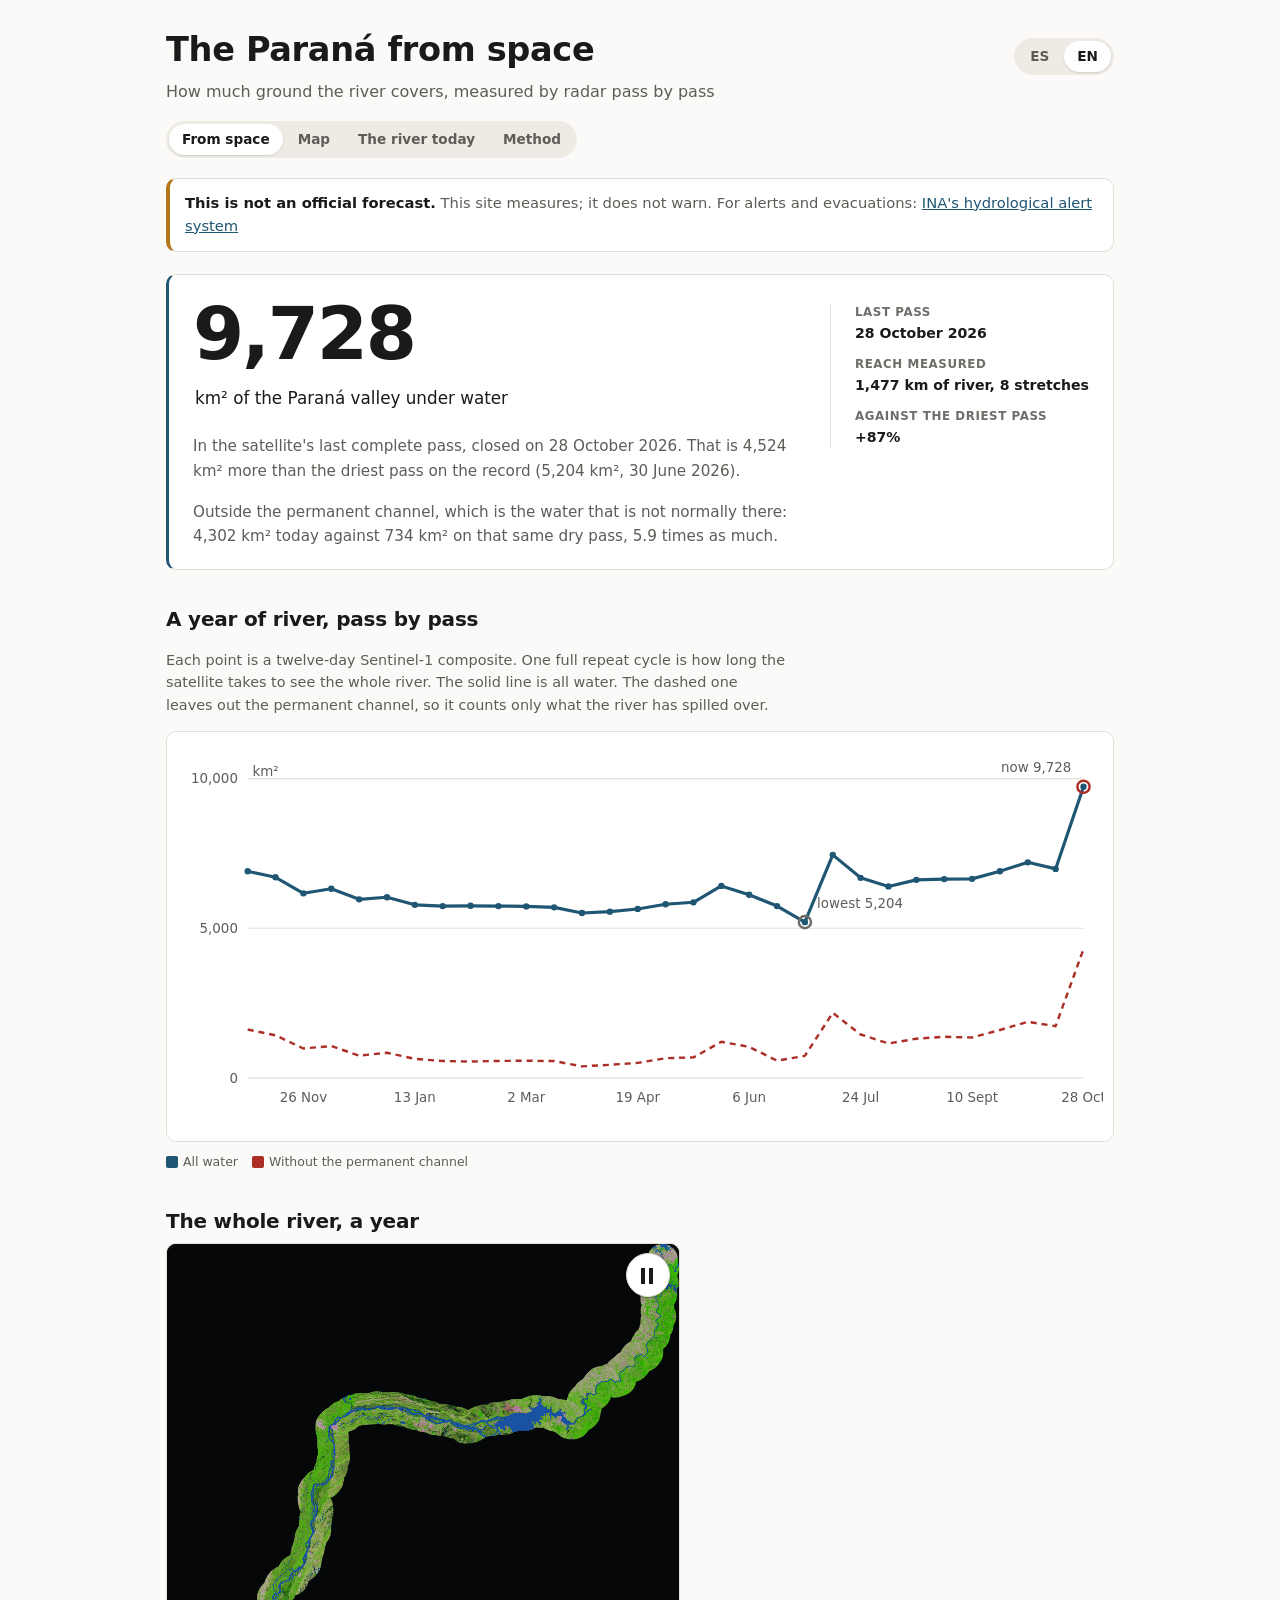
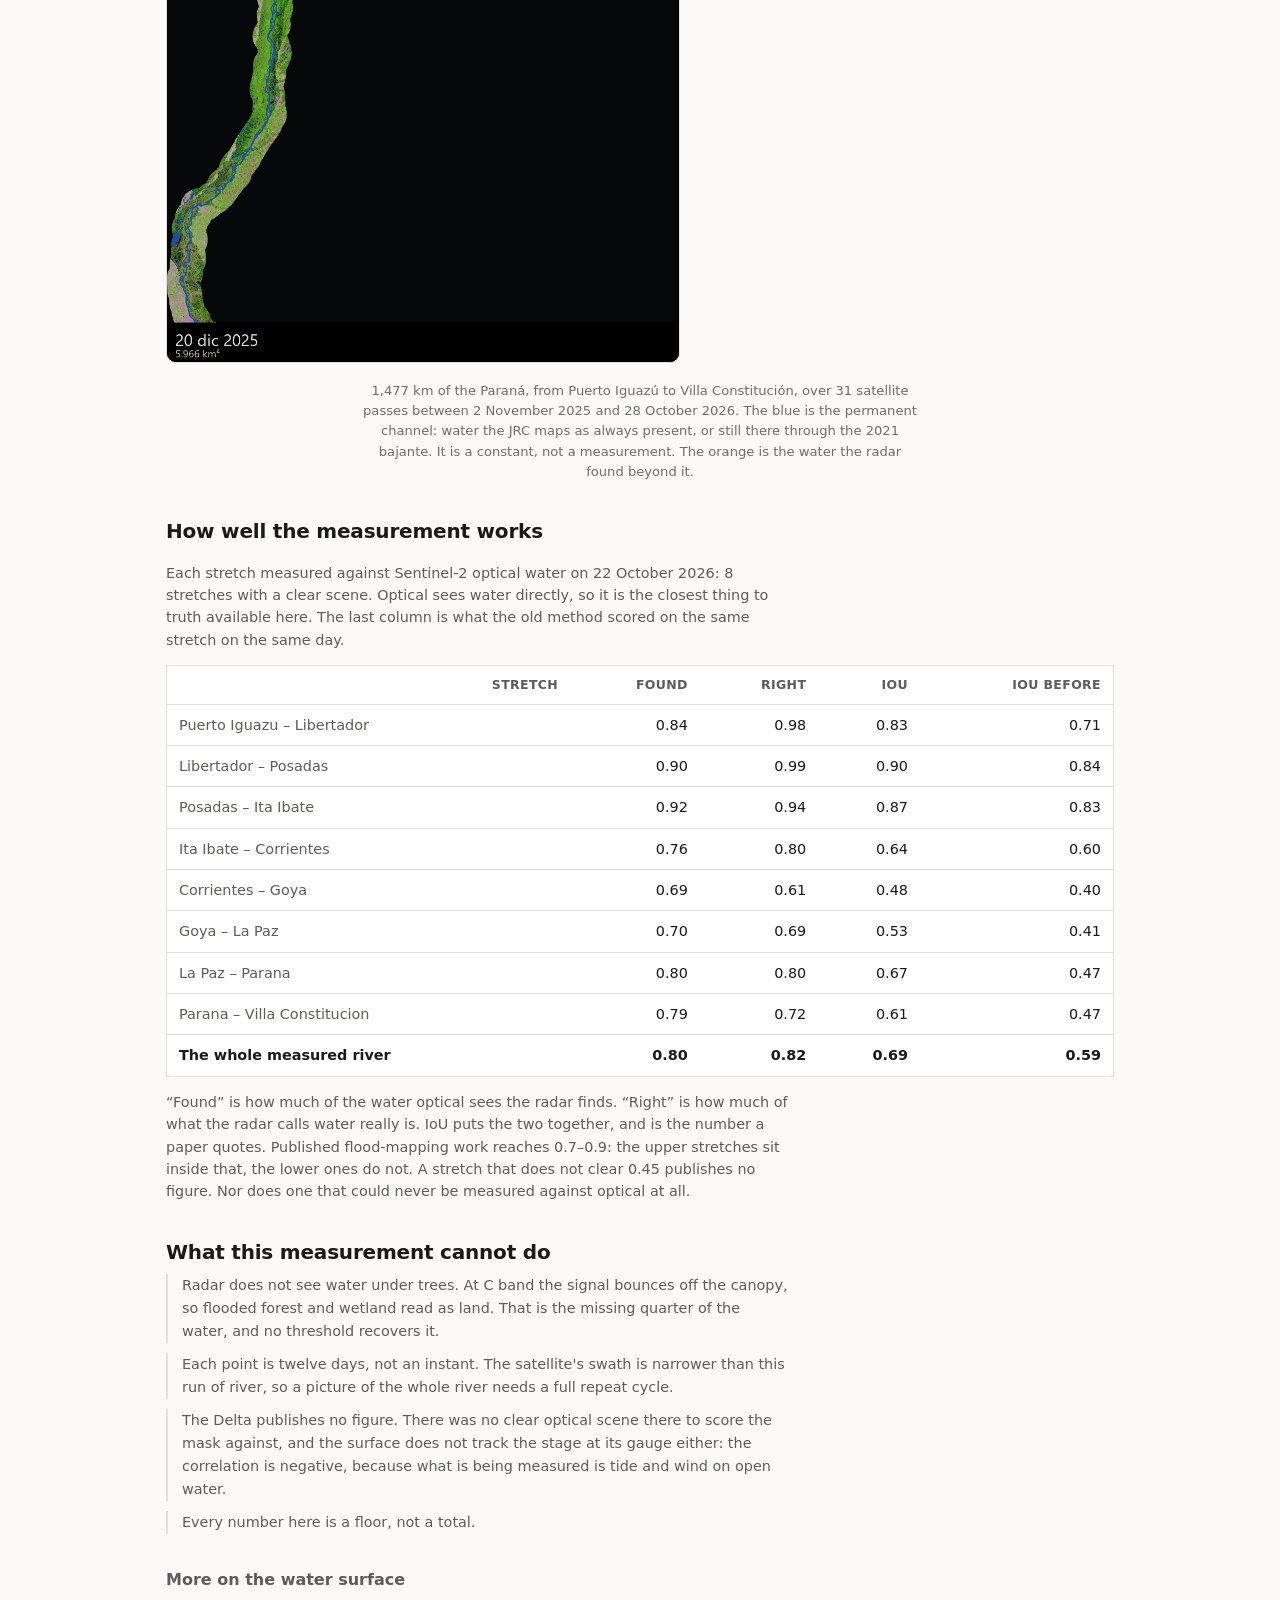
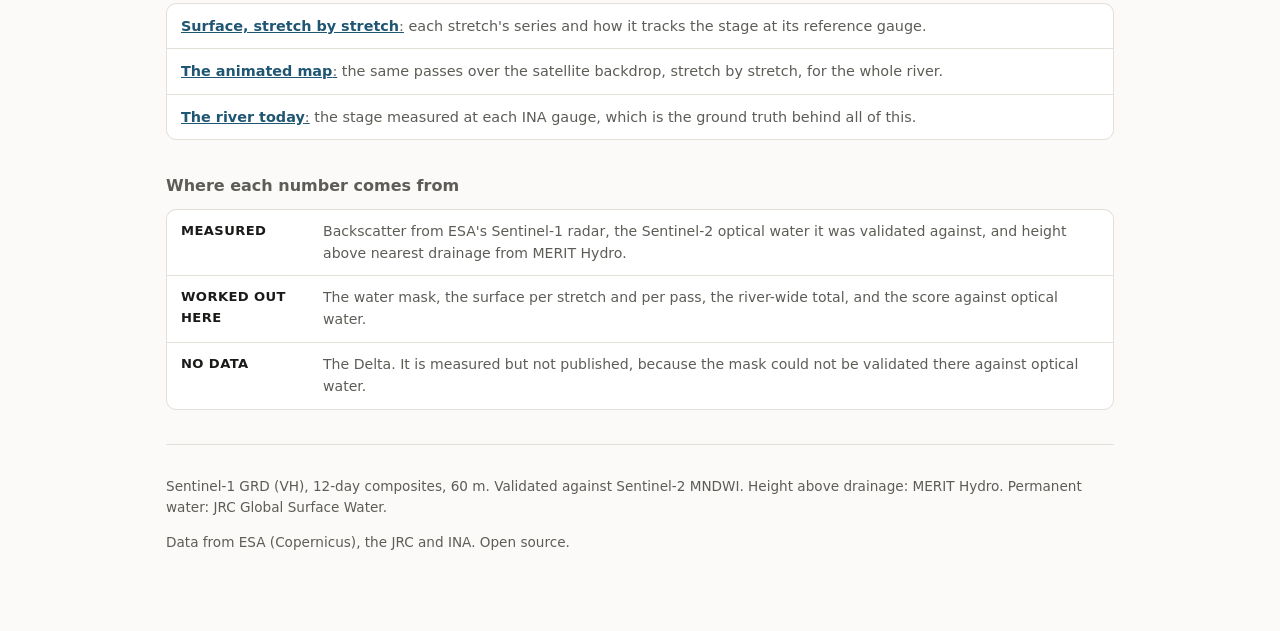
==== commit 038c62b6: "Take the machine rhythm out of the prose Audited against Wikipedia's "Signs of AI writing" patterns." ====
--- a/site/index.html
+++ b/site/index.html
@@ -3,7 +3,7 @@
 <head>
 <meta charset="utf-8">
 <meta name="viewport" content="width=device-width, initial-scale=1">
-<title>El Paraná desde el espacio — Crecida del Paraná</title>
+<title>El Paraná desde el espacio · Crecida del Paraná</title>
 <meta name="description" content="Cuánta superficie cubre el río Paraná, medida por radar Sentinel-1 pasada por pasada.">
 <meta name="theme-color" content="#fbfaf8" media="(prefers-color-scheme: light)">
 <meta name="theme-color" content="#15171a" media="(prefers-color-scheme: dark)">
@@ -79,8 +79,8 @@
     <figcaption id="loopCaption"></figcaption>
   </figure>
 
-  <!-- How good the instrument is. Published because a water mask with no
-       score attached is a picture, not a measurement. -->
+  <!-- How good the instrument is. Published because a reader has no way
+       to weigh an area figure without knowing how often the mask is right. -->
   <h2 class="section major" style="margin-top:34px" data-t="skillHeading"></h2>
   <p class="cap measure" style="color:var(--ink-soft);font-size:.9rem" id="skillLead"></p>
   <div class="skillwrap">
@@ -171,7 +171,7 @@
     reachValue: (km, n) => `${km} km de río, ${n} tramos`,
 
     chartHeading: "Un año de río, pasada por pasada",
-    chartLead: "Cada punto es un compuesto de doce días del radar Sentinel-1 — una vuelta completa del satélite, que es lo que tarda en ver el río entero. La línea llena es toda el agua; la punteada deja afuera el cauce permanente, así que es el agua que normalmente no está ahí.",
+    chartLead: "Cada punto es un compuesto de doce días del radar Sentinel-1. Una vuelta completa del satélite es lo que tarda en ver el río entero. La línea llena es toda el agua. La punteada deja afuera el cauce permanente, así que mide sólo lo que el río desbordó.",
     chartTitle: "Superficie de agua del río Paraná por pasada del satélite",
     chartDesc: (first, last, lo, hi) =>
       `Serie de superficie de agua entre ${first} y ${last}. El mínimo es ${lo} km² ` +
@@ -182,12 +182,12 @@
     loopHeading: "El río entero, un año",
     loopCaption: (km, n, first, last) =>
       `${km} km de Paraná, de Puerto Iguazú a Villa Constitución, en ${n} pasadas ` +
-      `del satélite entre ${first} y ${last}. El azul es el cauce permanente —agua ` +
+      `del satélite entre ${first} y ${last}. El azul es el cauce permanente: agua ` +
       `que el JRC mapea como siempre presente, o que seguía ahí en la bajante de ` +
-      `2021—, una constante y no una medición; el naranja es el agua que el radar ` +
-      `encontró más allá de ese cauce, que es lo que se mide.`,
+      `2021. Es una constante, no una medición. El naranja es el agua que el radar ` +
+      `encontró más allá de ese cauce.`,
     loopCaptionFlat: "El río entero, una pasada del satélite cada doce días. El azul es el cauce permanente; el naranja es el agua medida más allá de él.",
-    loopAlt: "Animación del río Paraná desde Puerto Iguazú hasta Villa Constitución, un cuadro cada doce días a lo largo de un año. El cauce permanente en azul y el agua detectada por radar en naranja, que crece a lo largo del río al avanzar la crecida.",
+    loopAlt: "Animación del río Paraná desde Puerto Iguazú hasta Villa Constitución, un cuadro cada doce días a lo largo de un año. El cauce permanente en azul y el agua detectada por radar en naranja. El naranja crece a lo largo del río a medida que avanza la crecida.",
     playLoop: "Reproducir la animación", pauseLoop: "Pausar la animación",
 
     skillHeading: "Qué tan bien funciona la medición",
@@ -200,7 +200,7 @@
     skillCaption: "Comparación de dos métodos de detección de agua por radar",
     skillMethod: "Tramo", skillRecall: "Hallada", skillPrecision: "Acertada", skillIou: "IoU",
     skillWas: "IoU antes", skillWhole: "Todo el río medido",
-    skillWhat: "«Hallada» es cuánta del agua que el óptico ve encuentra el radar. «Acertada» es cuánto de lo que el radar llama agua realmente lo es. El IoU junta las dos, y es el número que publica un paper. La literatura de mapeo de inundaciones llega a 0,7–0,9: los tramos de arriba están ahí adentro, los de abajo no. Un tramo que no llega a 0,45 —o que nunca se pudo medir contra el óptico— no publica cifra.",
+    skillWhat: "«Hallada» es cuánta del agua que el óptico ve encuentra el radar. «Acertada» es cuánto de lo que el radar llama agua realmente lo es. El IoU junta las dos, y es el número que publica un paper. La literatura de mapeo de inundaciones llega a 0,7–0,9: los tramos de arriba están ahí adentro, los de abajo no. Un tramo que no llega a 0,45 no publica cifra. Tampoco uno que nunca se pudo medir contra el óptico.",
 
     limitsHeading: "Lo que esta medición no puede hacer",
     limitTrees: "El radar no ve el agua bajo los árboles. En banda C la señal rebota en la copa, así que el monte y el humedal inundados se leen como tierra. Es el cuarto del agua que falta, y ningún umbral lo recupera.",
@@ -257,7 +257,7 @@
     reachValue: (km, n) => `${km} km of river, ${n} stretches`,
 
     chartHeading: "A year of river, pass by pass",
-    chartLead: "Each point is a twelve-day Sentinel-1 composite — one full repeat cycle, which is how long the satellite takes to see the whole river. The solid line is all water; the dashed one leaves out the permanent channel, so it is the water that is not normally there.",
+    chartLead: "Each point is a twelve-day Sentinel-1 composite. One full repeat cycle is how long the satellite takes to see the whole river. The solid line is all water. The dashed one leaves out the permanent channel, so it counts only what the river has spilled over.",
     chartTitle: "Water surface of the Paraná by satellite pass",
     chartDesc: (first, last, lo, hi) =>
       `Water surface from ${first} to ${last}. The lowest pass is ${lo} km² and ` +
@@ -269,11 +269,11 @@
     loopCaption: (km, n, first, last) =>
       `${km} km of the Paraná, from Puerto Iguazú to Villa Constitución, over ${n} ` +
       `satellite passes between ${first} and ${last}. The blue is the permanent ` +
-      `channel — water the JRC maps as always present, or still there through ` +
-      `the 2021 bajante — a constant and not a measurement; the orange is the ` +
-      `water the radar found beyond it, which is what is being measured.`,
+      `channel: water the JRC maps as always present, or still there through the ` +
+      `2021 bajante. It is a constant, not a measurement. The orange is the water ` +
+      `the radar found beyond it.`,
     loopCaptionFlat: "The whole river, one satellite pass every twelve days. The blue is the permanent channel; the orange is the water measured beyond it.",
-    loopAlt: "Animation of the Paraná from Puerto Iguazú to Villa Constitución, one frame every twelve days across a year. The permanent channel in blue and radar-detected water in orange, spreading along the river as the flood advances.",
+    loopAlt: "Animation of the Paraná from Puerto Iguazú to Villa Constitución, one frame every twelve days across a year. The permanent channel in blue and radar-detected water in orange. The orange spreads along the river as the flood advances.",
     playLoop: "Play the animation", pauseLoop: "Pause the animation",
 
     skillHeading: "How well the measurement works",
@@ -286,7 +286,7 @@
     skillCaption: "Comparison of two radar water-detection methods",
     skillMethod: "Stretch", skillRecall: "Found", skillPrecision: "Right", skillIou: "IoU",
     skillWas: "IoU before", skillWhole: "The whole measured river",
-    skillWhat: "“Found” is how much of the water optical sees the radar finds. “Right” is how much of what the radar calls water really is. IoU puts the two together, and is the number a paper quotes. Published flood-mapping work reaches 0.7–0.9: the upper stretches sit inside that, the lower ones do not. A stretch that does not clear 0.45 — or that could never be measured against optical at all — publishes no figure.",
+    skillWhat: "“Found” is how much of the water optical sees the radar finds. “Right” is how much of what the radar calls water really is. IoU puts the two together, and is the number a paper quotes. Published flood-mapping work reaches 0.7–0.9: the upper stretches sit inside that, the lower ones do not. A stretch that does not clear 0.45 publishes no figure. Nor does one that could never be measured against optical at all.",
 
     limitsHeading: "What this measurement cannot do",
     limitTrees: "Radar does not see water under trees. At C band the signal bounces off the canopy, so flooded forest and wetland read as land. That is the missing quarter of the water, and no threshold recovers it.",
--- a/site/style.css
+++ b/site/style.css
@@ -635,7 +635,7 @@
 .alsolist li { background: var(--panel); padding: 11px 14px;
   font-size: .9rem; line-height: 1.55; color: var(--ink-soft); }
 .alsolist a { color: var(--accent); font-weight: 600; }
-.alsolist a::after { content: " —"; color: var(--ink-faint); font-weight: 400; }
+.alsolist a::after { content: ":"; color: var(--ink-faint); font-weight: 400; }
 
 
 /* -- the product page ---------------------------------------------------- */
@@ -752,3 +752,7 @@
 .prose p, .prose li { max-width: 68ch; }
 .prose .tablewrap, .prose table, .prose figure, .prose dl,
 .prose .notice { max-width: none; }
+
+/* The data list: each file's description on its own line under the name,
+   where it used to hang off the filename behind a dash. */
+.files .what { display: block; margin-top: 2px; color: var(--ink-soft); }
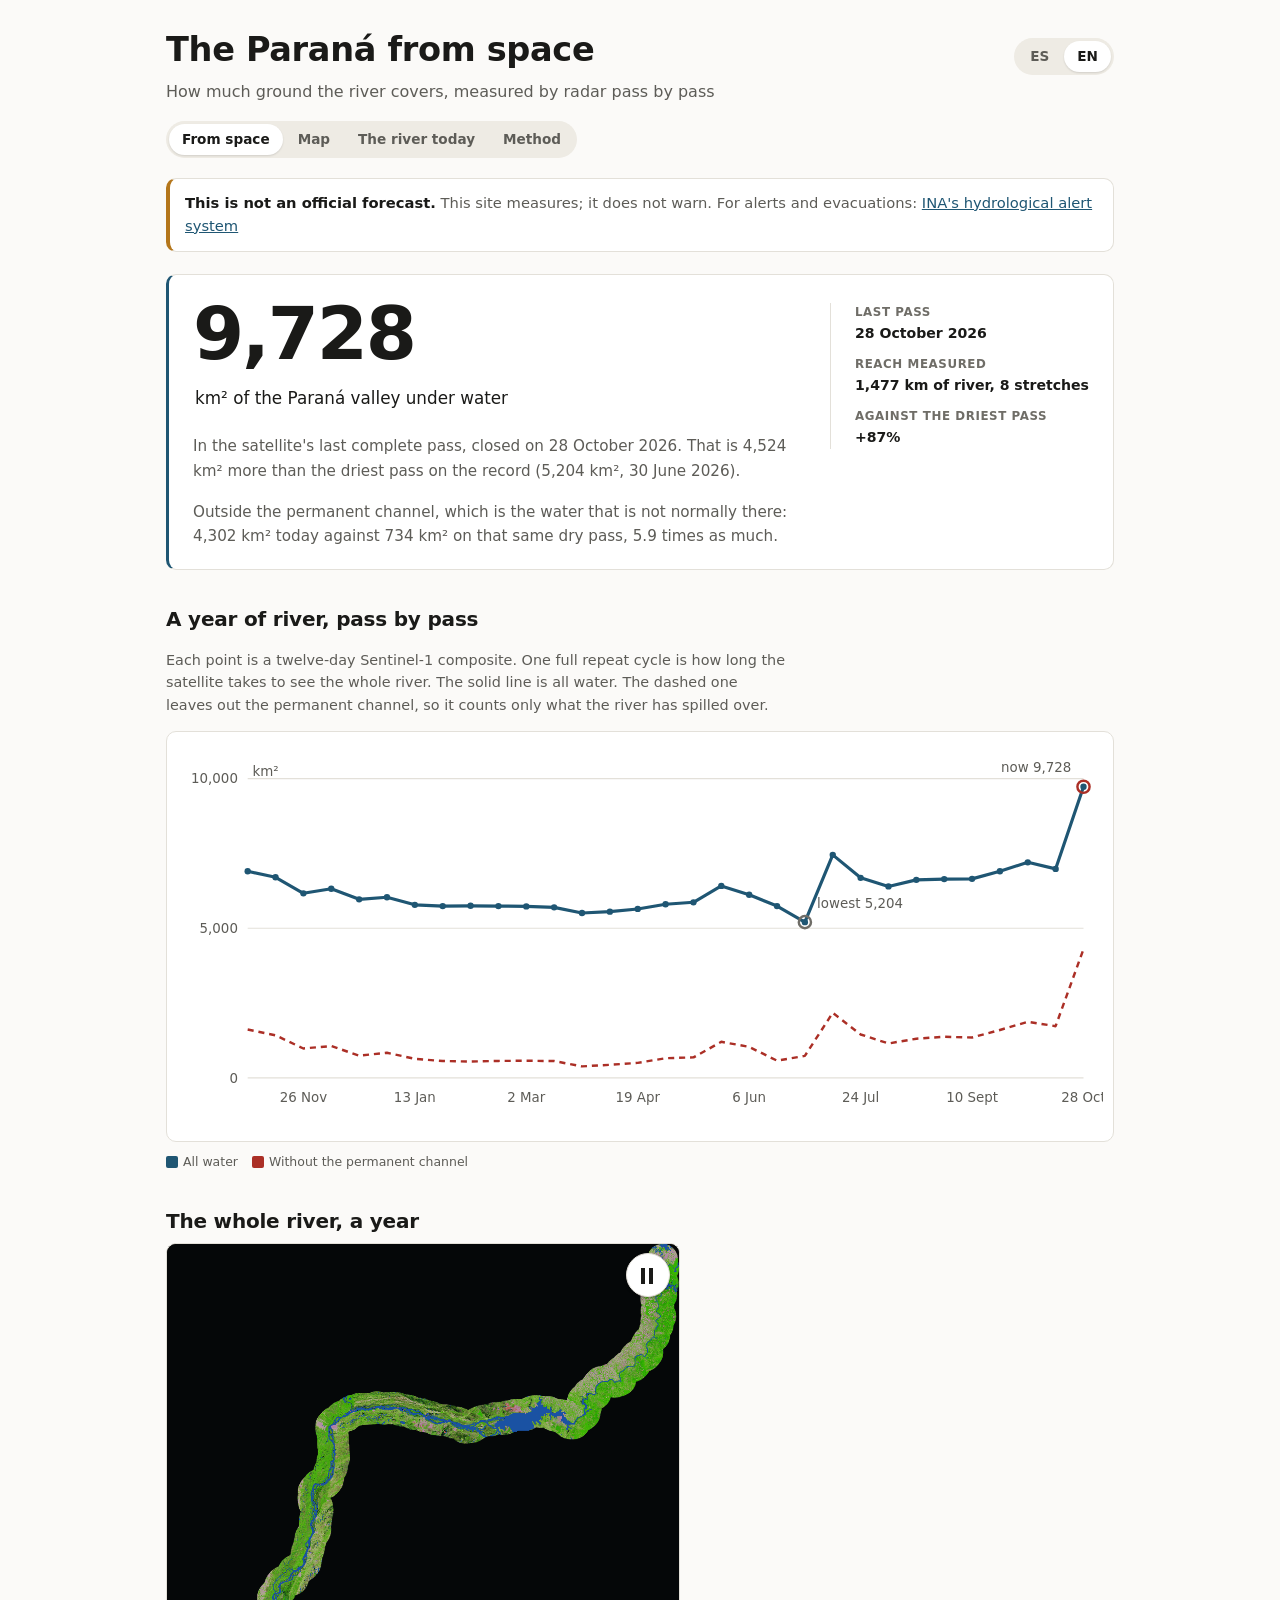
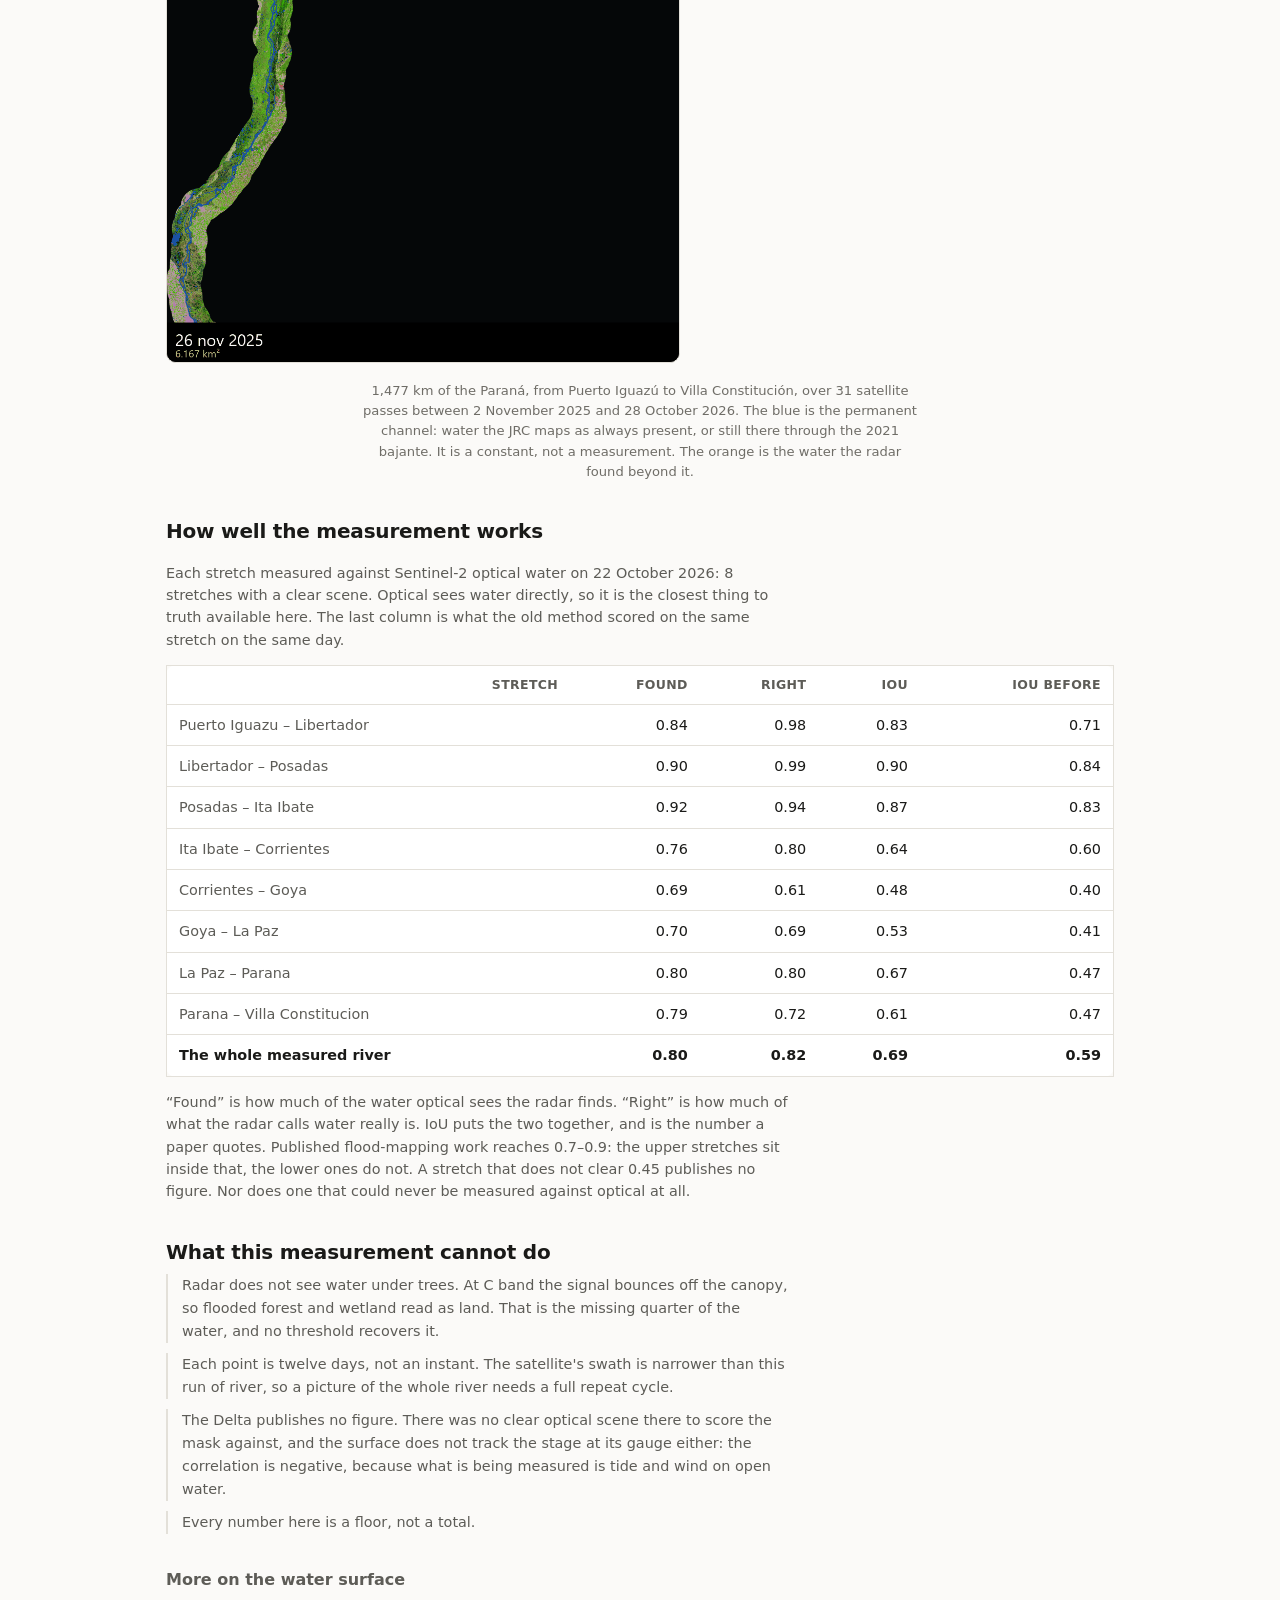
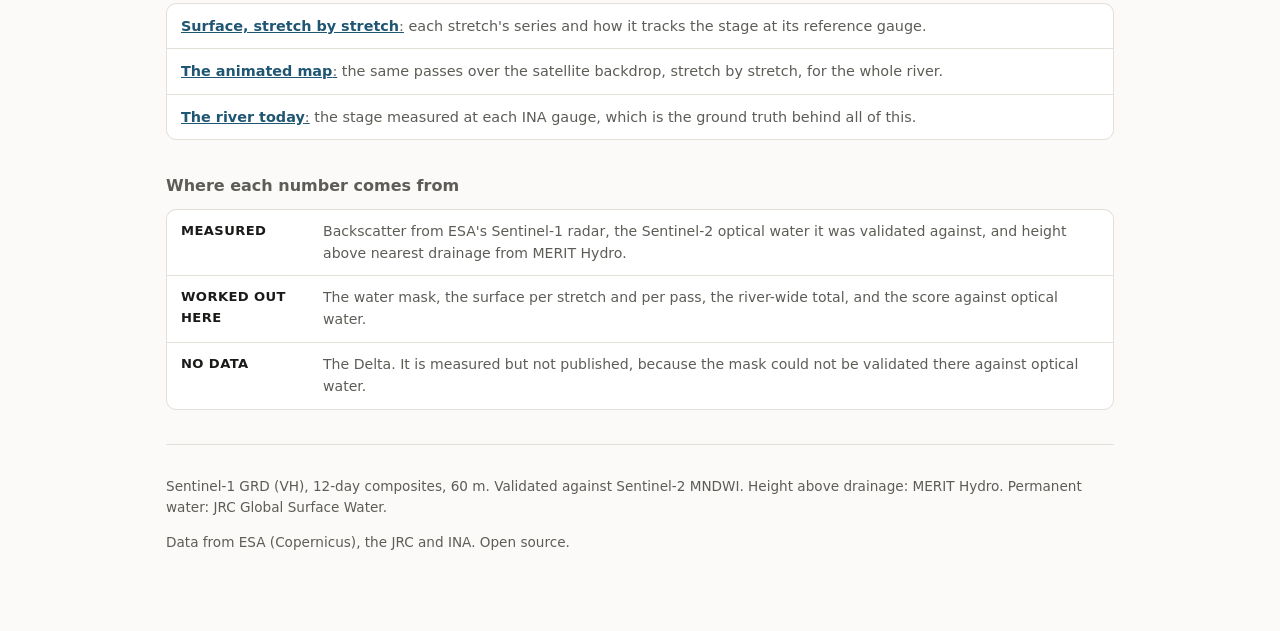
==== commit 2cf4e999: "Correct the film's declared dimensions The attributes said 785x1100, the size before the render move" ====
--- a/site/index.html
+++ b/site/index.html
@@ -72,7 +72,7 @@
   <figure class="loop">
     <div class="loopwrap">
       <img src="media/river.gif" alt="" id="loop" data-t-alt="loopAlt"
-           width="785" height="1100" loading="lazy" decoding="async">
+           width="999" height="1400" loading="lazy" decoding="async">
       <canvas id="loopFrame" hidden aria-hidden="true"></canvas>
       <button type="button" id="loopToggle" class="playbtn loopbtn playing"></button>
     </div>
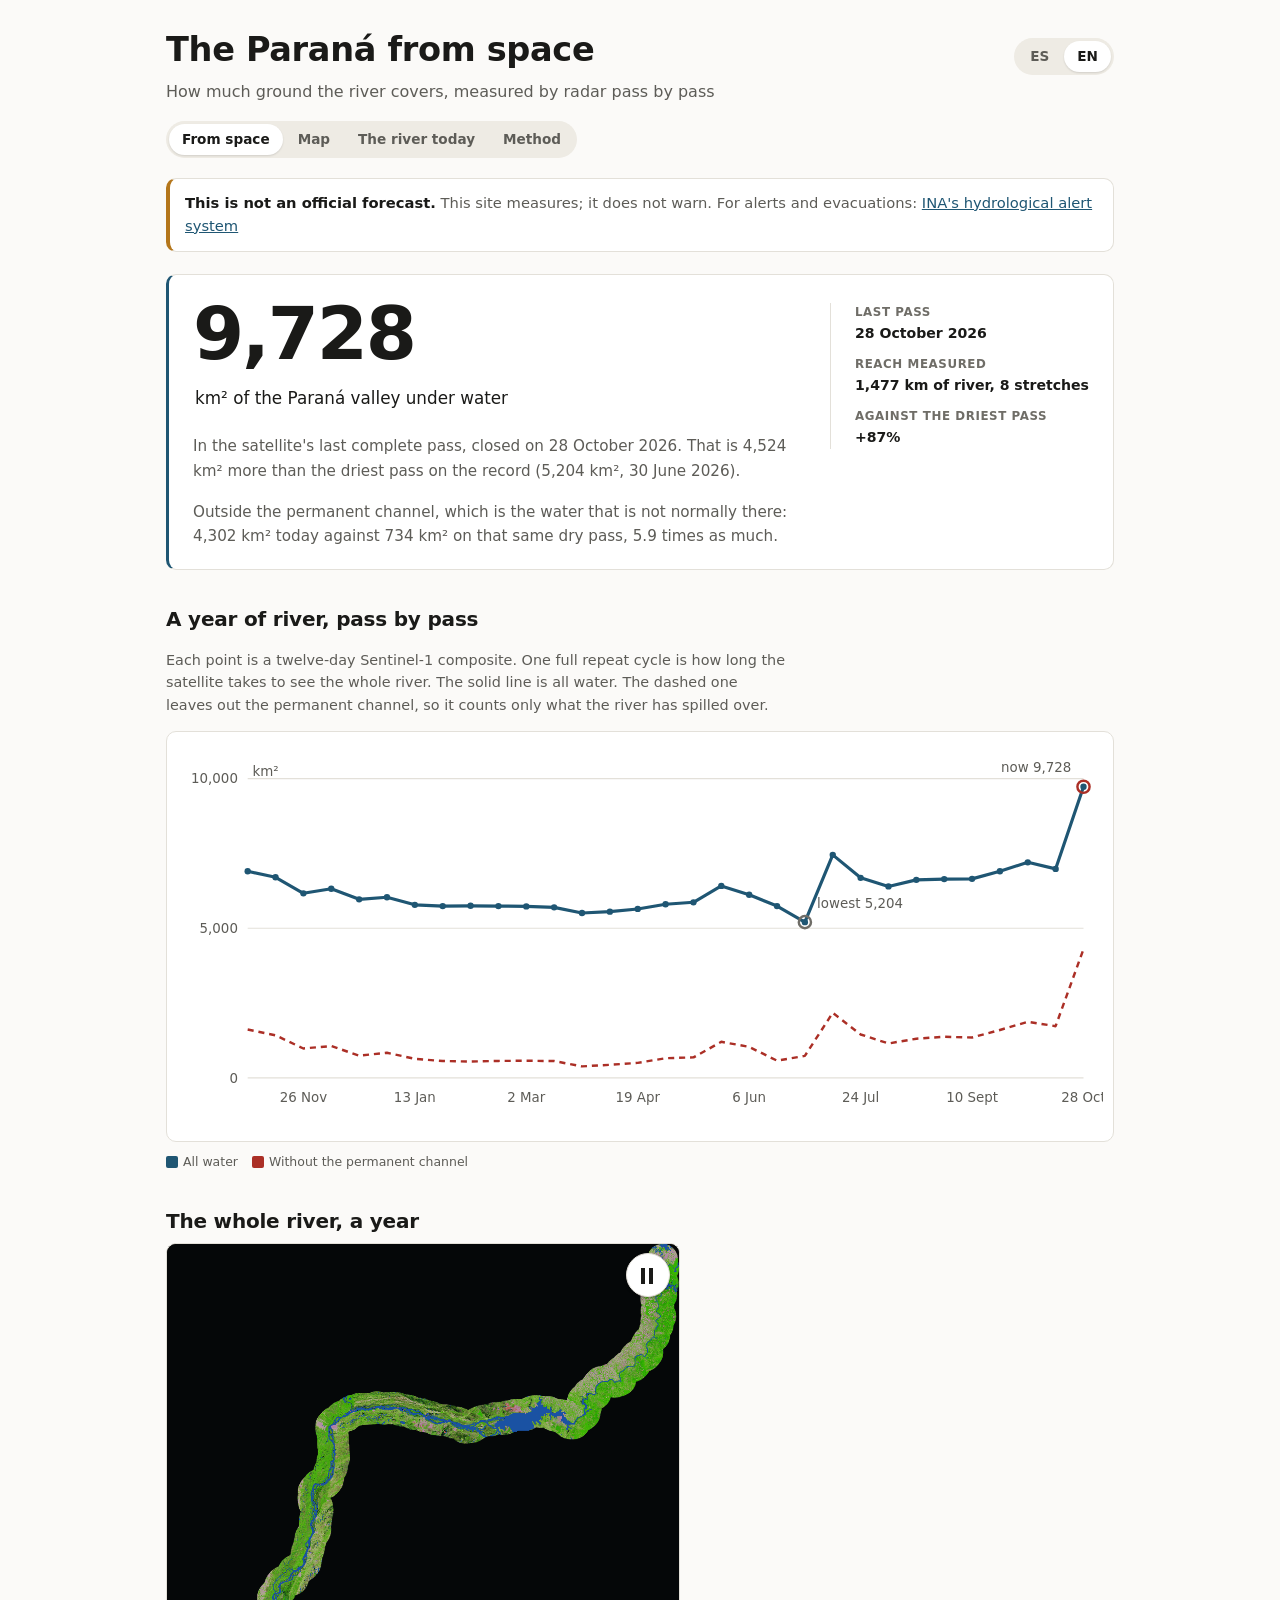
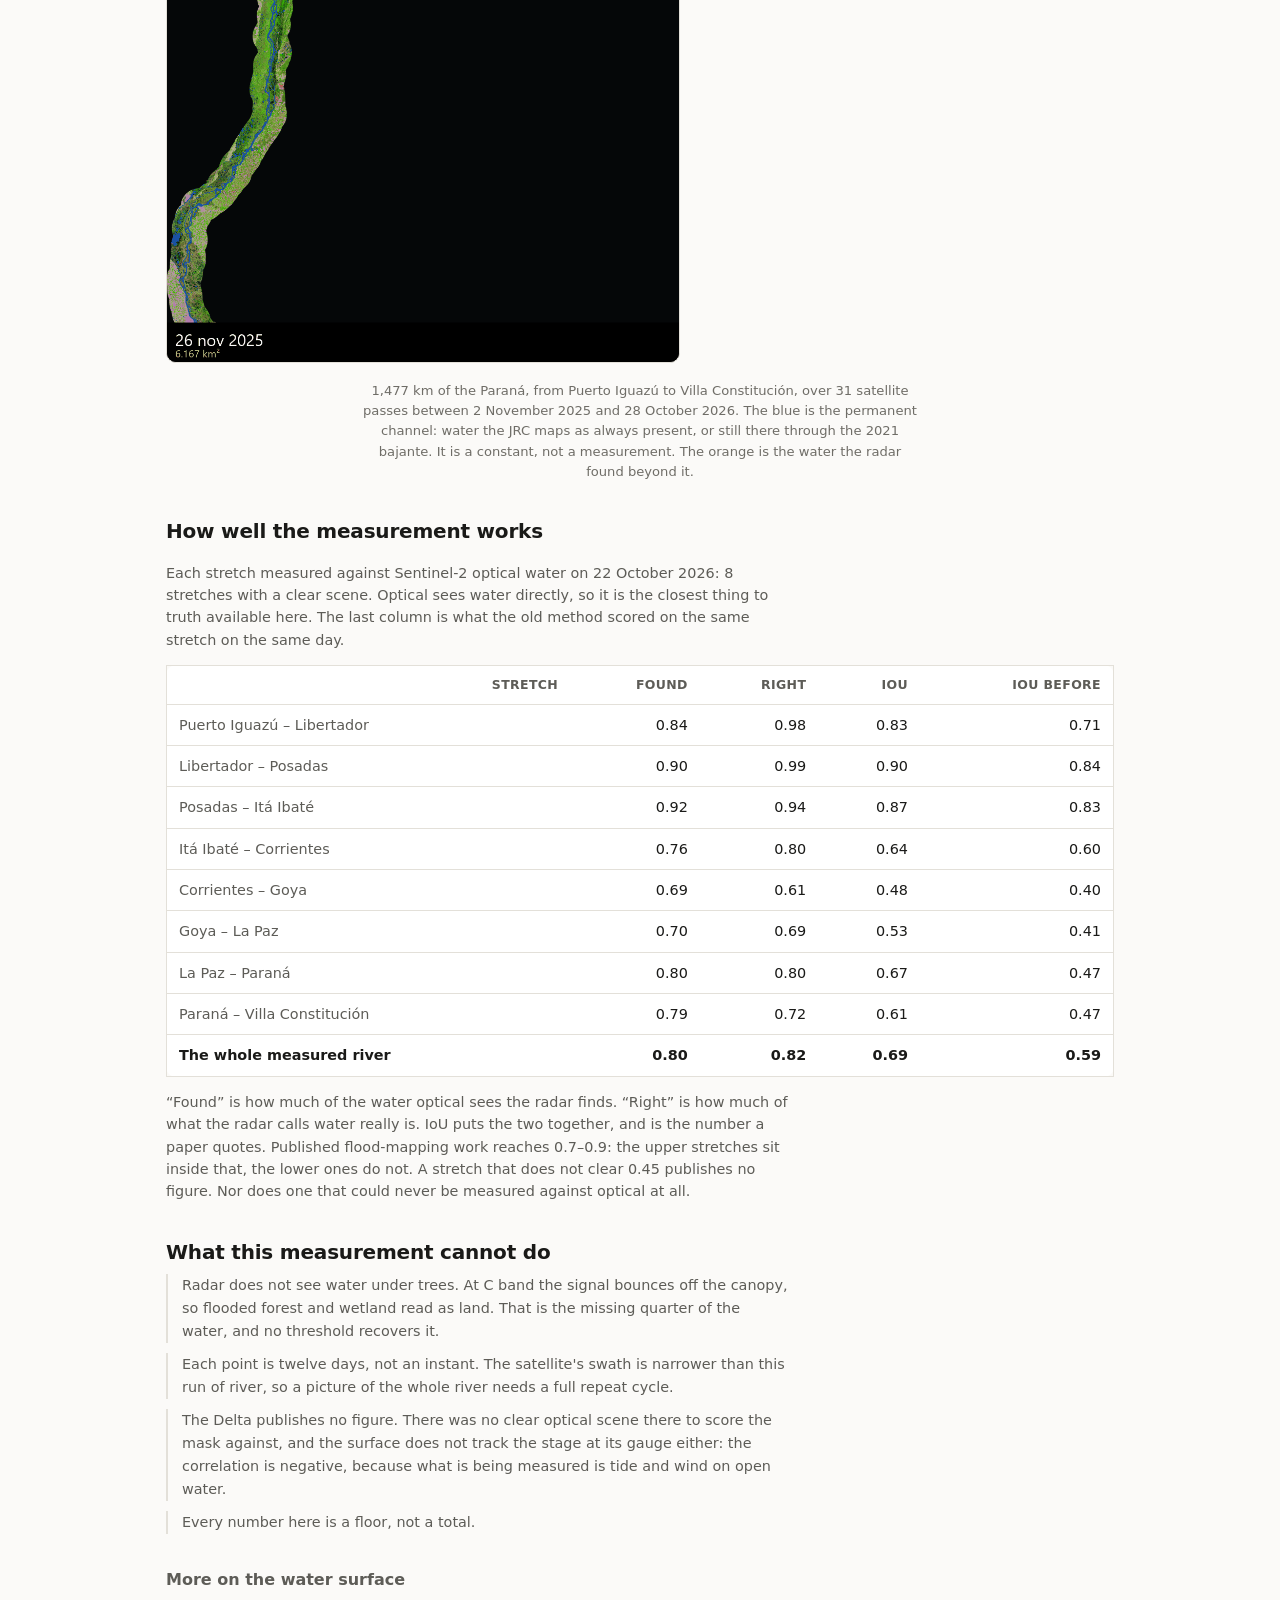
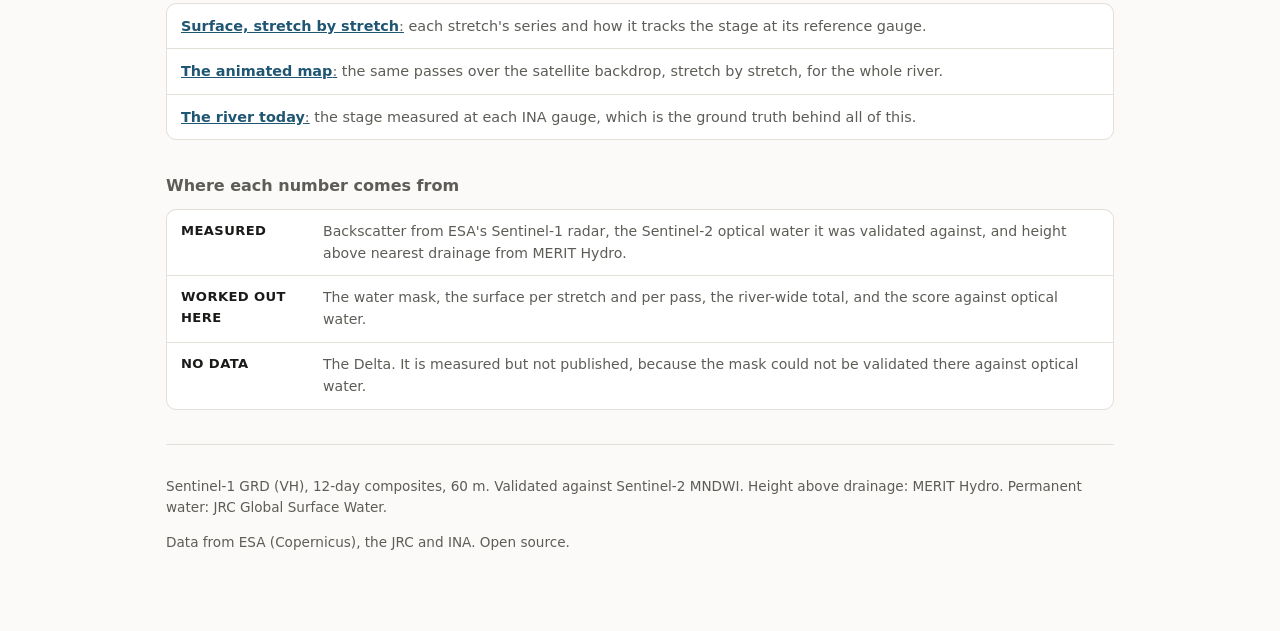
==== commit 5d0485f0: "Measure the river over the dissolved union, and refuse a summed total The corridors are 20 km buffer" ====
--- a/site/index.html
+++ b/site/index.html
@@ -156,6 +156,7 @@
     noticeBody: "Este sitio mide, no avisa. Para alertas y evacuaciones:",
     officialLink: "Sistema de Alerta Hidrológico del INA",
 
+    riverUnavailable: "La cifra del río entero no se está publicando: se mide una sola vez sobre la unión de los corredores, que se superponen, y esa medición todavía no está hecha. Los tramos de abajo sí: cada uno se mide sobre su propio corredor.",
     areaCap: "km² del valle del Paraná bajo agua",
     areaNote: (day, extra, low, lowDay) =>
       `En la última pasada completa del satélite, cerrada el ${day}. Son ${extra} km² ` +
@@ -241,6 +242,7 @@
     noticeBody: "This site measures; it does not warn. For alerts and evacuations:",
     officialLink: "INA's hydrological alert system",
 
+    riverUnavailable: "The whole-river figure is not being published: it is measured once over the union of the corridors, which overlap, and that measurement has not been made yet. The stretches below are unaffected — each is measured over its own corridor.",
     areaCap: "km² of the Paraná valley under water",
     areaNote: (day, extra, low, lowDay) =>
       `In the satellite's last complete pass, closed on ${day}. That is ${extra} km² ` +
@@ -525,8 +527,19 @@
 
 function render(data) {
   const t = T[lang];
-  const rows = (data.river || []).filter((r) => r.complete);
+  // Every row here is one measurement over the dissolved union of the
+  // corridors, so there is no longer a "complete" flag to filter on: a
+  // cycle that could not be measured in full is absent rather than low.
+  const rows = data.river || [];
   const latest = data.latest, low = data.lowest;
+
+  // The whole-river figure is withheld rather than summed from the
+  // stretches, which overlap. Say so instead of showing an empty page.
+  const notice = document.getElementById("error");
+  if (data.river_unavailable) {
+    notice.textContent = T[lang].riverUnavailable;
+    notice.hidden = false;
+  }
 
   if (latest) {
     document.getElementById("area").textContent = num(Math.round(latest.water_km2));
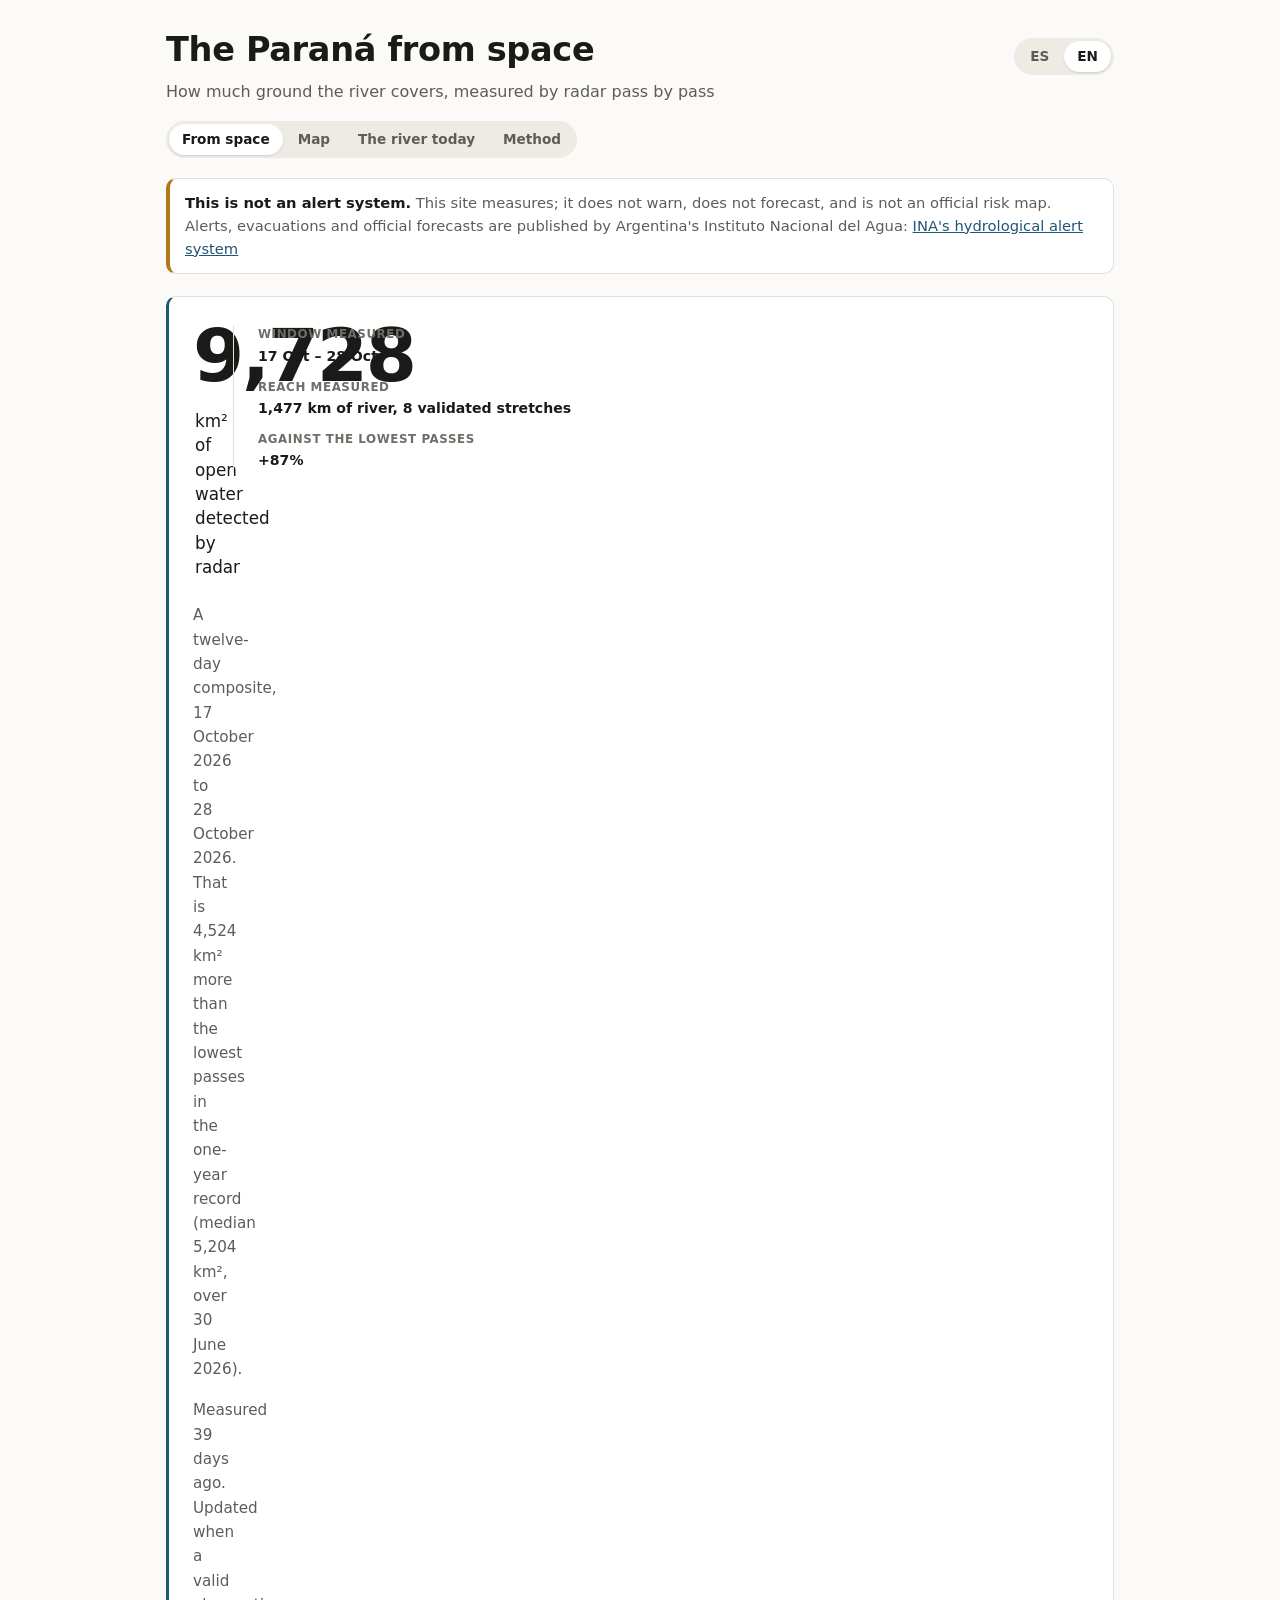
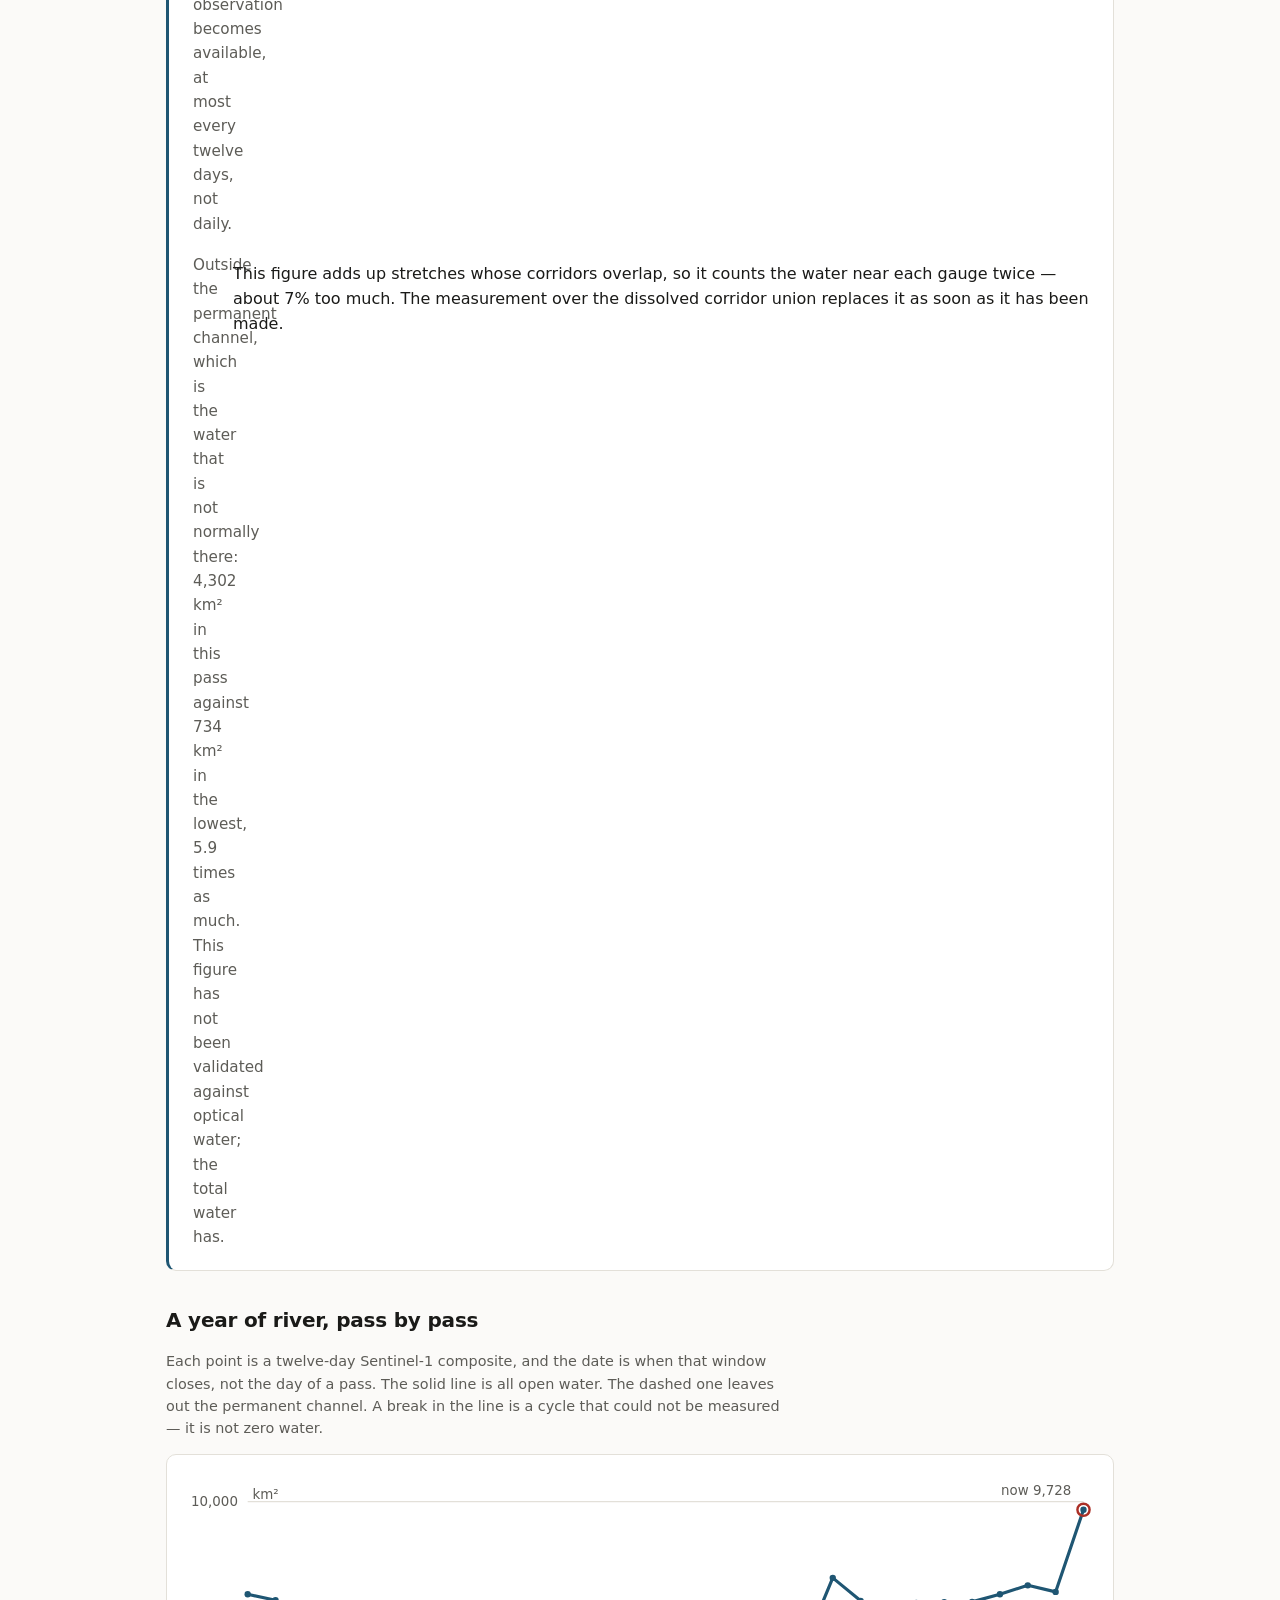
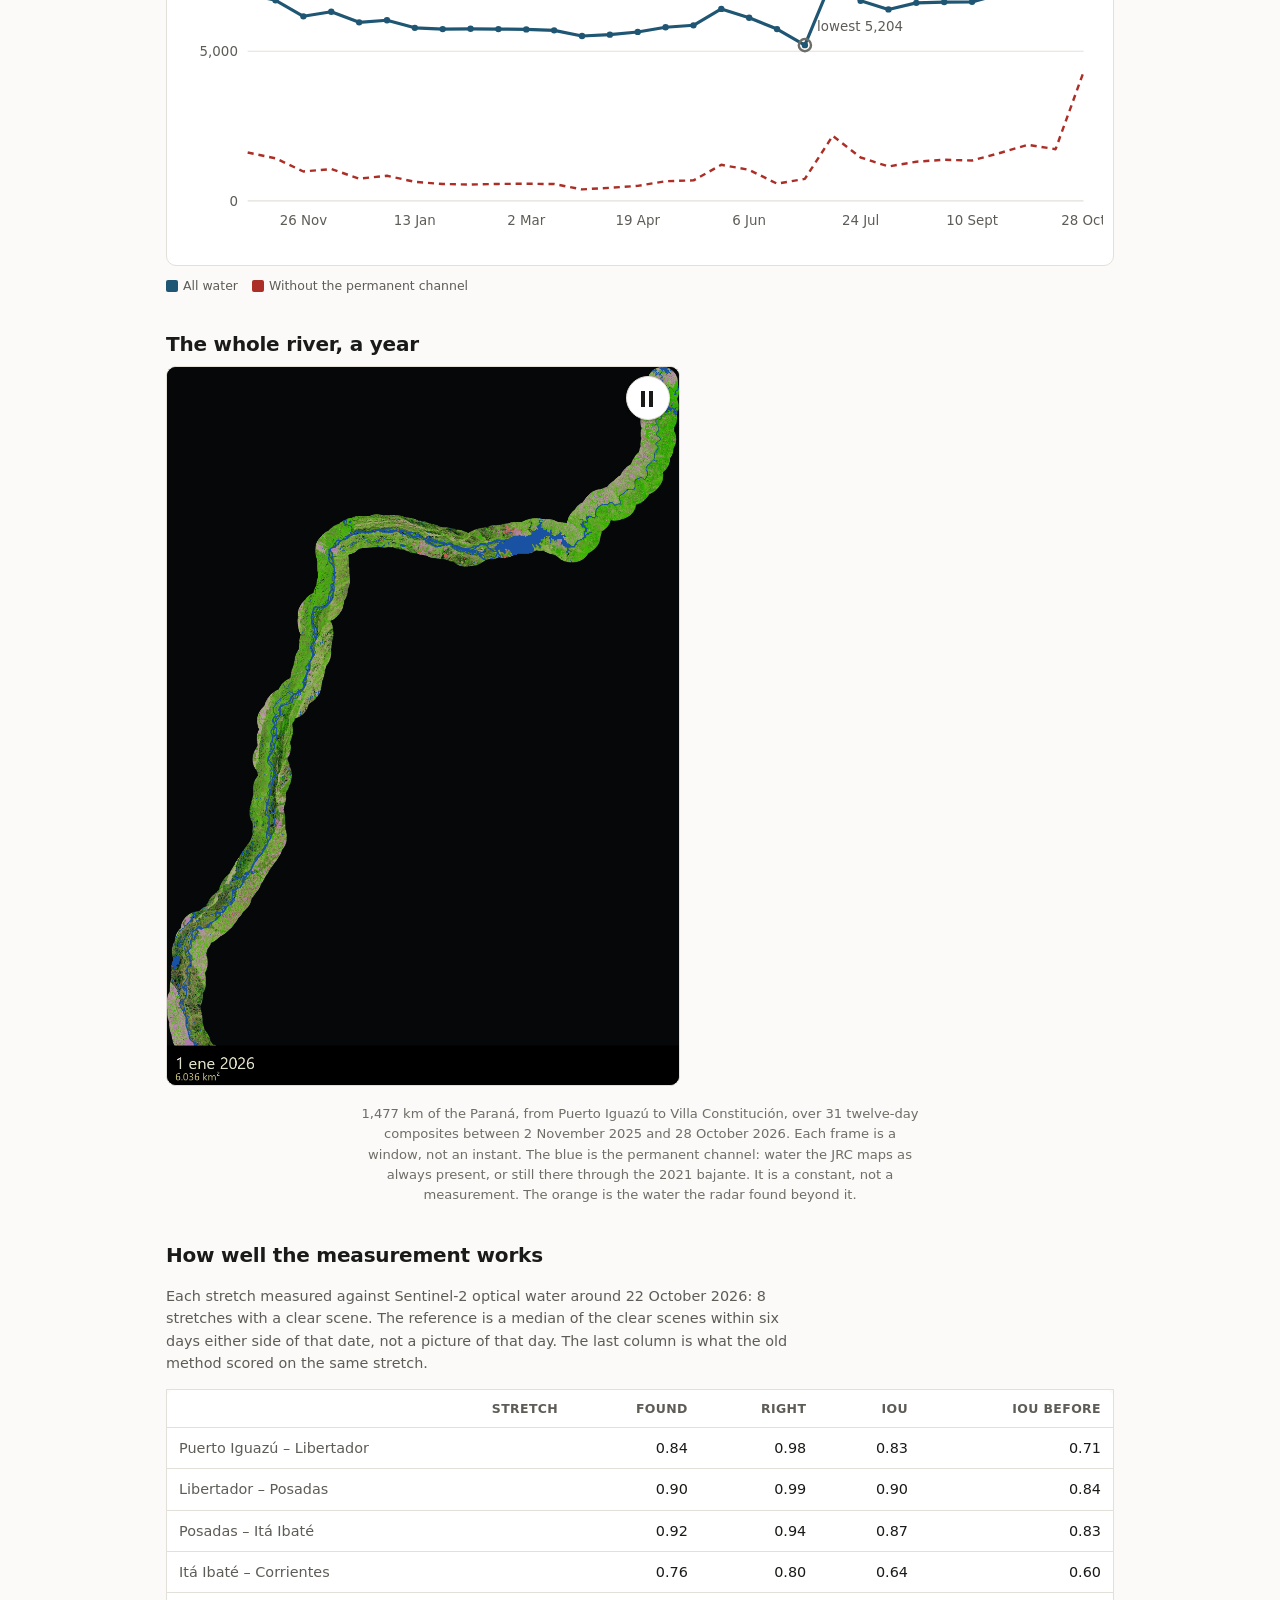
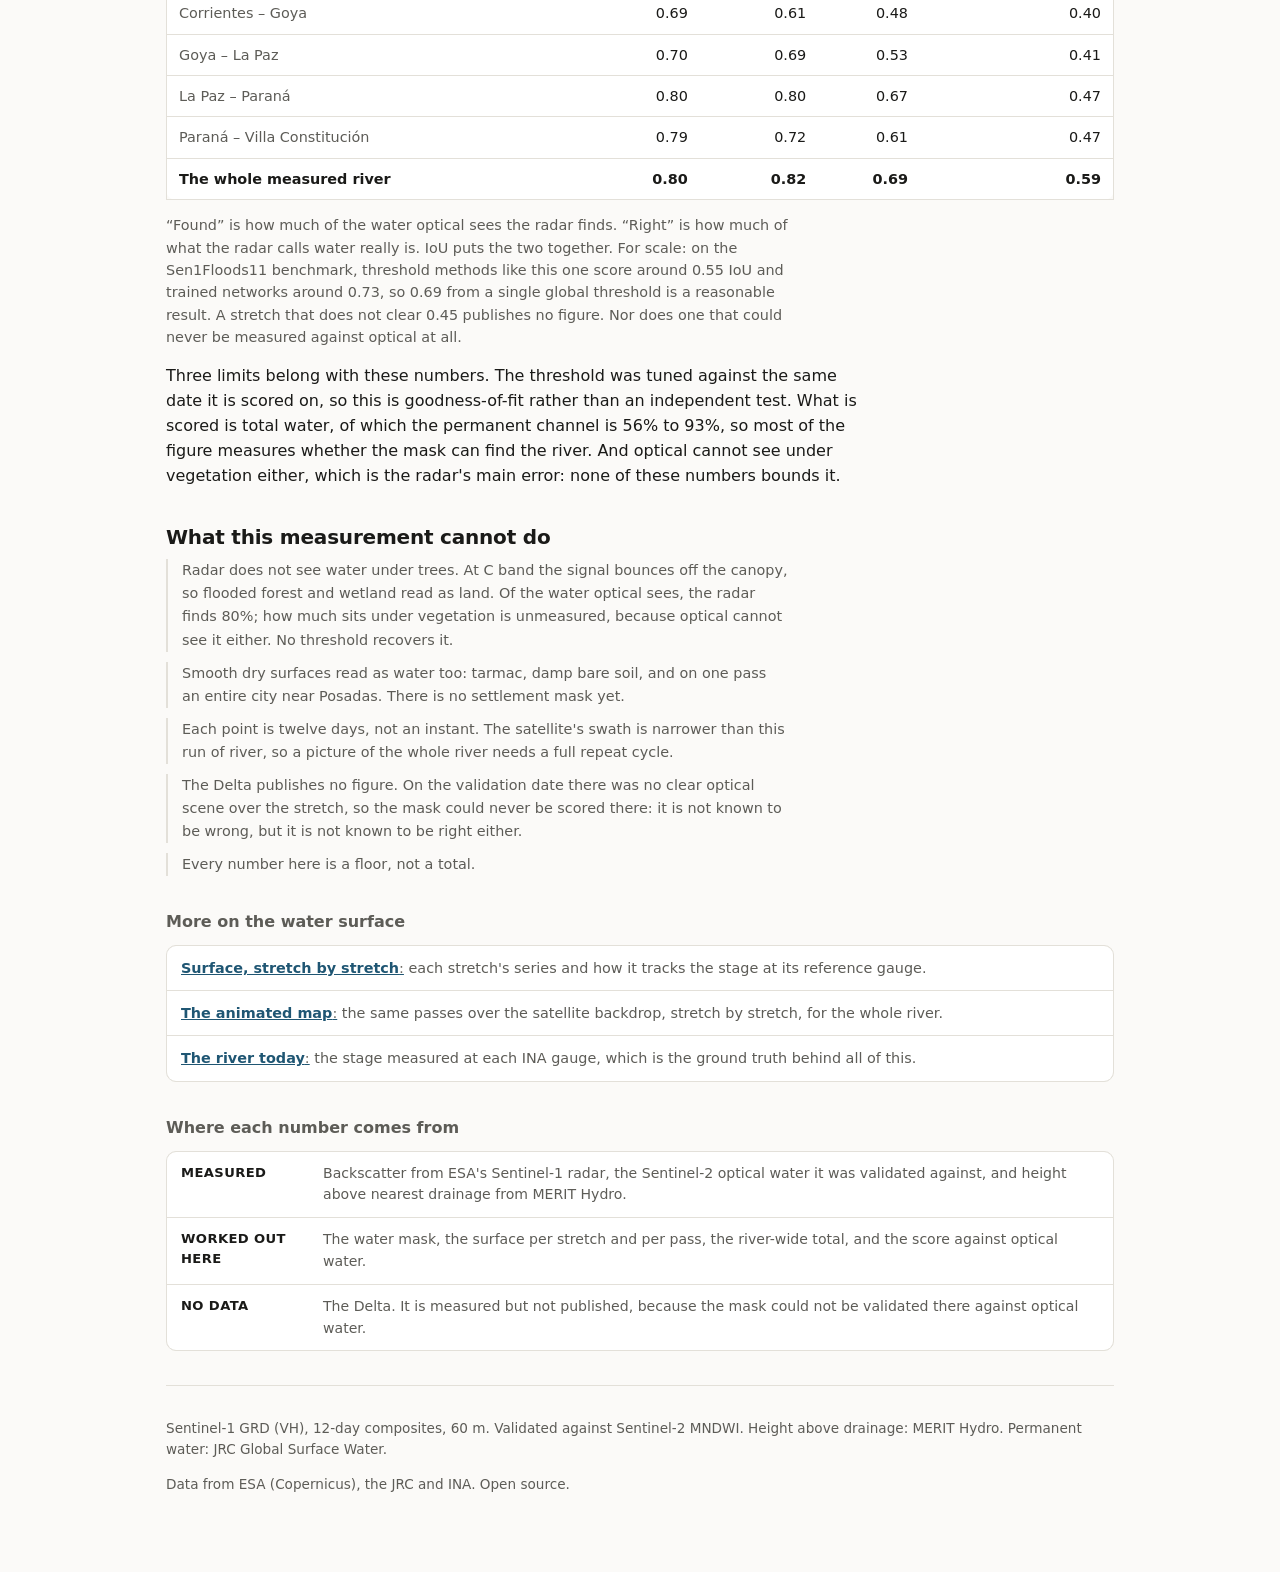
==== commit 7f660c6a: "Label every measurement with its window, age and status The satellite figure was the one number on t" ====
--- a/site/index.html
+++ b/site/index.html
@@ -41,15 +41,20 @@
 
   <div id="error" class="err" role="alert" hidden></div>
 
+  <!-- Withheld, not broken: its own box, its own wording, no alert role. -->
+  <p class="warn measure" id="riverUnavailable" hidden></p>
+
   <!-- The finding, before any measurement: how much of the valley is wet,
        and how much wetter than the driest pass on the record. -->
   <div class="headline lede" id="headline" hidden>
     <span class="big" id="area">–</span>
     <span class="unit" id="areaCap"></span>
     <p class="say" id="areaNote"></p>
+    <p class="say" id="ageNote"></p>
     <p class="say" id="floodNote" hidden></p>
+    <p class="warn" id="sumWarning" hidden></p>
     <dl class="facts" id="meta" hidden>
-      <div><dt data-t="passLabel"></dt><dd id="passDay"></dd></div>
+      <div><dt data-t="passLabel"></dt><dd id="passWindow"></dd></div>
       <div><dt data-t="reachLabel"></dt><dd id="reach"></dd></div>
       <div><dt data-t="riseLabel"></dt><dd id="rise"></dd></div>
     </dl>
@@ -57,6 +62,8 @@
 
   <h2 class="section major" style="margin-top:34px" data-t="chartHeading"></h2>
   <p class="cap measure" style="color:var(--ink-soft);font-size:.9rem" data-t="chartLead"></p>
+  <p class="cap measure" id="chartEmpty" data-t="chartNone"
+     style="color:var(--ink-faint);font-size:.9rem" hidden></p>
   <div class="chartbox">
     <svg id="chart" class="floodchart" role="img" aria-labelledby="chartTitle chartDesc">
       <title id="chartTitle"></title>
@@ -99,12 +106,14 @@
     </table>
   </div>
   <p class="cap measure" style="color:var(--ink-soft);font-size:.9rem" data-t="skillWhat"></p>
+  <p class="warn measure" data-t="skillCaveat"></p>
 
   <h2 class="section major" style="margin-top:34px" data-t="limitsHeading"></h2>
   <ul class="limits measure">
     <li data-t="limitTrees"></li>
+    <li data-t="limitUrban"></li>
     <li data-t="limitWindow"></li>
-    <li data-t="limitGorge"></li>
+    <li data-t="limitDelta"></li>
     <li data-t="limitFloor"></li>
   </ul>
 
@@ -152,27 +161,36 @@
     viewMap: "Mapa",
     viewToday: "El río hoy",
     viewMethod: "Método",
-    noticeStrong: "No es un pronóstico oficial.",
-    noticeBody: "Este sitio mide, no avisa. Para alertas y evacuaciones:",
+    noticeStrong: "Esto no es un sistema de alerta.",
+    noticeBody: "Este sitio mide; no avisa, no pronostica y no es un mapa oficial de riesgo. Las alertas, las evacuaciones y los pronósticos oficiales los publica el Instituto Nacional del Agua:",
     officialLink: "Sistema de Alerta Hidrológico del INA",
 
     riverUnavailable: "La cifra del río entero no se está publicando: se mide una sola vez sobre la unión de los corredores, que se superponen, y esa medición todavía no está hecha. Los tramos de abajo sí: cada uno se mide sobre su propio corredor.",
-    areaCap: "km² del valle del Paraná bajo agua",
-    areaNote: (day, extra, low, lowDay) =>
-      `En la última pasada completa del satélite, cerrada el ${day}. Son ${extra} km² ` +
-      `más que en la pasada más seca del registro (${low} km², ${lowDay}).`,
+    areaCap: "km² de agua abierta detectada por radar",
+    areaNote: (from_, to, extra, low, lowDays) =>
+      `Compuesto de doce días del ${from_} al ${to}. Son ${extra} km² más que en ` +
+      `las pasadas más bajas del registro de un año (mediana ${low} km², sobre ${lowDays}).`,
     floodNote: (now, low, times) =>
       `Fuera del cauce permanente, que es el agua que normalmente no está ahí: ` +
-      `${now} km² hoy contra ${low} km² en esa misma pasada seca, ${times} veces más.`,
-    areaNoteFlat: (day) =>
-      `En la última pasada completa del satélite, cerrada el ${day}.`,
-    passLabel: "Última pasada",
+      `${now} km² en esta pasada contra ${low} km² en las más bajas, ${times} veces más. ` +
+      `Esta cifra no fue validada contra agua óptica; sí lo fue el agua total.`,
+    areaNoteFlat: (from_, to) =>
+      `Compuesto de doce días del ${from_} al ${to}.`,
+    ageNote: (n) =>
+      n <= 1 ? "Medición de ayer." :
+      `Medido hace ${n} días. Se actualiza cuando hay una pasada válida, ` +
+      `cada doce días como máximo, no a diario.`,
+    passLabel: "Ventana medida",
     reachLabel: "Tramo medido",
-    riseLabel: "Contra la pasada más seca",
-    reachValue: (km, n) => `${km} km de río, ${n} tramos`,
+    riseLabel: "Contra las pasadas más bajas",
+    windowValue: (from_, to) => `${from_} – ${to}`,
+    reachValue: (km, n) => `${km} km de río, ${n} tramos validados`,
+    sumWarning: "Esta cifra suma tramos cuyos corredores se superponen, así que cuenta dos veces el agua cercana a cada estación: alrededor de un 7% de más. La medición sobre la unión de los corredores la reemplaza en cuanto esté hecha.",
 
     chartHeading: "Un año de río, pasada por pasada",
-    chartLead: "Cada punto es un compuesto de doce días del radar Sentinel-1. Una vuelta completa del satélite es lo que tarda en ver el río entero. La línea llena es toda el agua. La punteada deja afuera el cauce permanente, así que mide sólo lo que el río desbordó.",
+    chartLead: "Cada punto es un compuesto de doce días del radar Sentinel-1, y la fecha es el cierre de esa ventana, no el día de una pasada. La línea llena es toda el agua abierta. La punteada deja afuera el cauce permanente. Un corte en la línea es un ciclo que no se pudo medir: no es agua cero.",
+    chartGap: "ciclo sin medición",
+    chartNone: "No hay serie del río entero para graficar mientras la cifra del río entero no se publique. Cada tramo sigue teniendo la suya, en «Superficie, tramo por tramo».",
     chartTitle: "Superficie de agua del río Paraná por pasada del satélite",
     chartDesc: (first, last, lo, hi) =>
       `Serie de superficie de agua entre ${first} y ${last}. El mínimo es ${lo} km² ` +
@@ -182,8 +200,8 @@
 
     loopHeading: "El río entero, un año",
     loopCaption: (km, n, first, last) =>
-      `${km} km de Paraná, de Puerto Iguazú a Villa Constitución, en ${n} pasadas ` +
-      `del satélite entre ${first} y ${last}. El azul es el cauce permanente: agua ` +
+      `${km} km de Paraná, de Puerto Iguazú a Villa Constitución, en ${n} compuestos ` +
+      `de doce días entre ${first} y ${last}. Cada cuadro es una ventana, no un instante. El azul es el cauce permanente: agua ` +
       `que el JRC mapea como siempre presente, o que seguía ahí en la bajante de ` +
       `2021. Es una constante, no una medición. El naranja es el agua que el radar ` +
       `encontró más allá de ese cauce.`,
@@ -193,20 +211,21 @@
 
     skillHeading: "Qué tan bien funciona la medición",
     skillLead: (against, n) =>
-      `Cada tramo medido contra agua óptica de Sentinel-2 del ${against}: ${n} ` +
-      `tramos con escena limpia. ` +
-      `Ahí el satélite óptico ve el agua directamente, así que es lo más cercano a ` +
-      `la verdad que hay. La última columna es lo que daba el método anterior en el ` +
-      `mismo tramo, el mismo día.`,
+      `Cada tramo medido contra agua óptica de Sentinel-2 alrededor del ${against}: ${n} ` +
+      `tramos con escena limpia. La referencia es una mediana de las escenas limpias ` +
+      `dentro de seis días a cada lado de esa fecha, no una foto de ese día. La última ` +
+      `columna es lo que daba el método anterior en el mismo tramo.`,
+    skillCaveat: "Tres límites van con estos números. El umbral se ajustó contra la misma fecha contra la que se lo puntúa, así que esto es qué tan bien ajusta y no una prueba independiente. Se puntúa el agua total, de la cual el cauce permanente es entre el 56% y el 93%, así que la mayor parte de la cifra mide si la máscara encuentra el río. Y el óptico tampoco ve bajo la vegetación, que es el error principal del radar: ninguno de estos números lo acota.",
     skillCaption: "Comparación de dos métodos de detección de agua por radar",
     skillMethod: "Tramo", skillRecall: "Hallada", skillPrecision: "Acertada", skillIou: "IoU",
     skillWas: "IoU antes", skillWhole: "Todo el río medido",
-    skillWhat: "«Hallada» es cuánta del agua que el óptico ve encuentra el radar. «Acertada» es cuánto de lo que el radar llama agua realmente lo es. El IoU junta las dos, y es el número que publica un paper. La literatura de mapeo de inundaciones llega a 0,7–0,9: los tramos de arriba están ahí adentro, los de abajo no. Un tramo que no llega a 0,45 no publica cifra. Tampoco uno que nunca se pudo medir contra el óptico.",
+    skillWhat: "«Hallada» es cuánta del agua que el óptico ve encuentra el radar. «Acertada» es cuánto de lo que el radar llama agua realmente lo es. El IoU junta las dos. Para comparar: en el banco de pruebas Sen1Floods11 los métodos de umbral como este llegan a un IoU de alrededor de 0,55 y las redes entrenadas a cerca de 0,73, así que 0,69 con un solo umbral global es un resultado razonable. Un tramo que no llega a 0,45 no publica cifra. Tampoco uno que nunca se pudo medir contra el óptico.",
 
     limitsHeading: "Lo que esta medición no puede hacer",
-    limitTrees: "El radar no ve el agua bajo los árboles. En banda C la señal rebota en la copa, así que el monte y el humedal inundados se leen como tierra. Es el cuarto del agua que falta, y ningún umbral lo recupera.",
+    limitTrees: "El radar no ve el agua bajo los árboles. En banda C la señal rebota en la copa, así que el monte y el humedal inundados se leen como tierra. Del agua que el óptico ve, el radar encuentra el 80%; cuánta hay bajo la vegetación no está medido, porque el óptico tampoco la ve. Ningún umbral lo recupera.",
     limitWindow: "Cada punto son doce días, no un instante. La franja que ve el satélite es más angosta que este tramo de río, así que una foto del río entero necesita una vuelta completa.",
-    limitGorge: "El Delta no publica número. Ahí no hubo escena óptica limpia para medir la máscara, y la superficie tampoco sigue a la altura de su estación: la correlación es negativa, porque lo que se mide es marea y viento sobre agua abierta.",
+    limitDelta: "El Delta no publica número. En la fecha de validación no hubo escena óptica limpia sobre el tramo, así que la máscara nunca se pudo medir ahí: no se sabe que esté mal, pero tampoco que esté bien.",
+    limitUrban: "Las superficies lisas y secas también se leen como agua: asfalto, suelo desnudo húmedo y, en una pasada, una ciudad entera cerca de Posadas. No hay máscara de zonas urbanas todavía.",
     limitFloor: "Todos los números son un piso, no un total.",
 
     alsoHeading: "Más sobre la superficie de agua",
@@ -238,28 +257,37 @@
     viewMap: "Map",
     viewToday: "The river today",
     viewMethod: "Method",
-    noticeStrong: "This is not an official forecast.",
-    noticeBody: "This site measures; it does not warn. For alerts and evacuations:",
+    noticeStrong: "This is not an alert system.",
+    noticeBody: "This site measures; it does not warn, does not forecast, and is not an official risk map. Alerts, evacuations and official forecasts are published by Argentina's Instituto Nacional del Agua:",
     officialLink: "INA's hydrological alert system",
 
     riverUnavailable: "The whole-river figure is not being published: it is measured once over the union of the corridors, which overlap, and that measurement has not been made yet. The stretches below are unaffected — each is measured over its own corridor.",
-    areaCap: "km² of the Paraná valley under water",
-    areaNote: (day, extra, low, lowDay) =>
-      `In the satellite's last complete pass, closed on ${day}. That is ${extra} km² ` +
-      `more than the driest pass on the record (${low} km², ${lowDay}).`,
+    areaCap: "km² of open water detected by radar",
+    areaNote: (from_, to, extra, low, lowDays) =>
+      `A twelve-day composite, ${from_} to ${to}. That is ${extra} km² more than the ` +
+      `lowest passes in the one-year record (median ${low} km², over ${lowDays}).`,
     floodNote: (now, low, times) =>
       `Outside the permanent channel, which is the water that is not normally ` +
-      `there: ${now} km² today against ${low} km² on that same dry pass, ` +
-      `${times} times as much.`,
-    areaNoteFlat: (day) =>
-      `In the satellite's last complete pass, closed on ${day}.`,
-    passLabel: "Last pass",
+      `there: ${now} km² in this pass against ${low} km² in the lowest, ` +
+      `${times} times as much. This figure has not been validated against optical ` +
+      `water; the total water has.`,
+    areaNoteFlat: (from_, to) =>
+      `A twelve-day composite, ${from_} to ${to}.`,
+    ageNote: (n) =>
+      n <= 1 ? "Measured yesterday." :
+      `Measured ${n} days ago. Updated when a valid observation becomes ` +
+      `available, at most every twelve days, not daily.`,
+    passLabel: "Window measured",
     reachLabel: "Reach measured",
-    riseLabel: "Against the driest pass",
-    reachValue: (km, n) => `${km} km of river, ${n} stretches`,
+    riseLabel: "Against the lowest passes",
+    windowValue: (from_, to) => `${from_} – ${to}`,
+    reachValue: (km, n) => `${km} km of river, ${n} validated stretches`,
+    sumWarning: "This figure adds up stretches whose corridors overlap, so it counts the water near each gauge twice — about 7% too much. The measurement over the dissolved corridor union replaces it as soon as it has been made.",
 
     chartHeading: "A year of river, pass by pass",
-    chartLead: "Each point is a twelve-day Sentinel-1 composite. One full repeat cycle is how long the satellite takes to see the whole river. The solid line is all water. The dashed one leaves out the permanent channel, so it counts only what the river has spilled over.",
+    chartLead: "Each point is a twelve-day Sentinel-1 composite, and the date is when that window closes, not the day of a pass. The solid line is all open water. The dashed one leaves out the permanent channel. A break in the line is a cycle that could not be measured — it is not zero water.",
+    chartGap: "cycle not measured",
+    chartNone: "There is no whole-river series to chart while the whole-river figure is withheld. Each stretch still has its own, under “Surface, stretch by stretch”.",
     chartTitle: "Water surface of the Paraná by satellite pass",
     chartDesc: (first, last, lo, hi) =>
       `Water surface from ${first} to ${last}. The lowest pass is ${lo} km² and ` +
@@ -270,7 +298,8 @@
     loopHeading: "The whole river, a year",
     loopCaption: (km, n, first, last) =>
       `${km} km of the Paraná, from Puerto Iguazú to Villa Constitución, over ${n} ` +
-      `satellite passes between ${first} and ${last}. The blue is the permanent ` +
+      `twelve-day composites between ${first} and ${last}. Each frame is a window, ` +
+      `not an instant. The blue is the permanent ` +
       `channel: water the JRC maps as always present, or still there through the ` +
       `2021 bajante. It is a constant, not a measurement. The orange is the water ` +
       `the radar found beyond it.`,
@@ -280,20 +309,21 @@
 
     skillHeading: "How well the measurement works",
     skillLead: (against, n) =>
-      `Each stretch measured against Sentinel-2 optical water on ${against}: ${n} ` +
-      `stretches with a clear scene. Optical sees water directly, so it is the ` +
-      `closest thing to truth ` +
-      `available here. The last column is what the old method scored on the same ` +
-      `stretch on the same day.`,
+      `Each stretch measured against Sentinel-2 optical water around ${against}: ${n} ` +
+      `stretches with a clear scene. The reference is a median of the clear scenes ` +
+      `within six days either side of that date, not a picture of that day. The last ` +
+      `column is what the old method scored on the same stretch.`,
+    skillCaveat: "Three limits belong with these numbers. The threshold was tuned against the same date it is scored on, so this is goodness-of-fit rather than an independent test. What is scored is total water, of which the permanent channel is 56% to 93%, so most of the figure measures whether the mask can find the river. And optical cannot see under vegetation either, which is the radar's main error: none of these numbers bounds it.",
     skillCaption: "Comparison of two radar water-detection methods",
     skillMethod: "Stretch", skillRecall: "Found", skillPrecision: "Right", skillIou: "IoU",
     skillWas: "IoU before", skillWhole: "The whole measured river",
-    skillWhat: "“Found” is how much of the water optical sees the radar finds. “Right” is how much of what the radar calls water really is. IoU puts the two together, and is the number a paper quotes. Published flood-mapping work reaches 0.7–0.9: the upper stretches sit inside that, the lower ones do not. A stretch that does not clear 0.45 publishes no figure. Nor does one that could never be measured against optical at all.",
+    skillWhat: "“Found” is how much of the water optical sees the radar finds. “Right” is how much of what the radar calls water really is. IoU puts the two together. For scale: on the Sen1Floods11 benchmark, threshold methods like this one score around 0.55 IoU and trained networks around 0.73, so 0.69 from a single global threshold is a reasonable result. A stretch that does not clear 0.45 publishes no figure. Nor does one that could never be measured against optical at all.",
 
     limitsHeading: "What this measurement cannot do",
-    limitTrees: "Radar does not see water under trees. At C band the signal bounces off the canopy, so flooded forest and wetland read as land. That is the missing quarter of the water, and no threshold recovers it.",
+    limitTrees: "Radar does not see water under trees. At C band the signal bounces off the canopy, so flooded forest and wetland read as land. Of the water optical sees, the radar finds 80%; how much sits under vegetation is unmeasured, because optical cannot see it either. No threshold recovers it.",
     limitWindow: "Each point is twelve days, not an instant. The satellite's swath is narrower than this run of river, so a picture of the whole river needs a full repeat cycle.",
-    limitGorge: "The Delta publishes no figure. There was no clear optical scene there to score the mask against, and the surface does not track the stage at its gauge either: the correlation is negative, because what is being measured is tide and wind on open water.",
+    limitDelta: "The Delta publishes no figure. On the validation date there was no clear optical scene over the stretch, so the mask could never be scored there: it is not known to be wrong, but it is not known to be right either.",
+    limitUrban: "Smooth dry surfaces read as water too: tarmac, damp bare soil, and on one pass an entire city near Posadas. There is no settlement mask yet.",
     limitFloor: "Every number here is a floor, not a total.",
 
     alsoHeading: "More on the water surface",
@@ -332,6 +362,7 @@
   try { localStorage.setItem("crecida.lang", next); } catch (e) { /* ignore */ }
   const t = T[lang];
   document.documentElement.lang = t.htmlLang;
+  document.title = `${t.title} · ${lang === "es" ? "Crecida del Paraná" : "Paraná flood tracker"}`;
   for (const el of document.querySelectorAll("[data-t]")) {
     const v = t[el.dataset.t];
     if (typeof v === "string") el.textContent = v;
@@ -392,7 +423,7 @@
   }).format(new Date(iso + "T12:00:00"));
 }
 
-function drawChart(rows) {
+function drawChart(rows, data) {
   const t = T[lang];
   const svg = document.getElementById("chart");
   // Keep everything up to and including <desc>, which aria-labelledby points
@@ -432,10 +463,28 @@
     fill: "var(--ink-faint)", "font-size": 11,
   }, t.axisKm2));
 
+  // Cycles that could not be measured are absent from the series, not
+  // zero - so the line must break at them rather than run straight from
+  // the cycle before to the cycle after, which would draw a measurement
+  // nobody made and hide that anything was missing. A cycle end more than
+  // one window after its predecessor is a gap.
+  const DAY = 86400000;
+  const gapAfter = (i) => {
+    if (i + 1 >= rows.length) return false;
+    const a = new Date(rows[i].day + "T12:00:00");
+    const b = new Date(rows[i + 1].day + "T12:00:00");
+    return (b - a) / DAY > (data.window_days || 12) * 1.5;
+  };
+
   const path = (values, dashed) => {
-    const d = values.map((v, i) => `${i ? "L" : "M"}${x(i).toFixed(1)} ${y(v).toFixed(1)}`).join(" ");
+    const parts = values.map((v, i) => {
+      const point = `${x(i).toFixed(1)} ${y(v).toFixed(1)}`;
+      // Start a fresh subpath after a gap as well as at the beginning.
+      return `${i === 0 || gapAfter(i - 1) ? "M" : "L"}${point}`;
+    });
     const attrs = {
-      d, fill: "none", stroke: dashed ? "var(--evac)" : "var(--accent)",
+      d: parts.join(" "), fill: "none",
+      stroke: dashed ? "var(--evac)" : "var(--accent)",
       "stroke-width": dashed ? 2 : 2.6, "stroke-linejoin": "round",
     };
     if (dashed) attrs["stroke-dasharray"] = "5 4";
@@ -444,6 +493,21 @@
   path(water, false);
   path(rows.map((r) => r.flood_km2), true);
 
+  // And the gap is marked, so the break reads as "not measured" rather
+  // than as a rendering fault.
+  for (let i = 0; i < rows.length - 1; i += 1) {
+    if (!gapAfter(i)) continue;
+    const mid = (x(i) + x(i + 1)) / 2;
+    svg.appendChild(el("line", {
+      x1: mid, x2: mid, y1: TOP, y2: TOP + plotH,
+      stroke: "var(--ink-faint)", "stroke-width": 1, "stroke-dasharray": "2 3",
+    }));
+    svg.appendChild(el("text", {
+      x: mid, y: TOP + 10, "text-anchor": "middle",
+      fill: "var(--ink-faint)", "font-size": 10,
+    }, t.chartGap));
+  }
+
   for (let i = 0; i < rows.length; i += 1) {
     svg.appendChild(el("circle", {
       cx: x(i), cy: y(water[i]), r: 2.6, fill: "var(--accent)",
@@ -466,7 +530,12 @@
     }, dayLabel(rows[i].day)));
   }
 
-  const lowAt = water.indexOf(Math.min(...water));
+  // Annotate the published anchor, not the raw minimum. The headline
+  // quotes a median over several cycles - taking min() here instead put
+  // two different "lowest" figures on one page.
+  const anchorDay = data.lowest && data.lowest.day;
+  const anchorAt = anchorDay ? rows.findIndex((r) => r.day === anchorDay) : -1;
+  const lowAt = anchorAt >= 0 ? anchorAt : water.indexOf(Math.min(...water));
   const lastAt = rows.length - 1;
   for (const [index, key, anchor] of [[lowAt, "chartLow", "start"],
                                       [lastAt, "chartNow", "end"]]) {
@@ -534,20 +603,32 @@
   const latest = data.latest, low = data.lowest;
 
   // The whole-river figure is withheld rather than summed from the
-  // stretches, which overlap. Say so instead of showing an empty page.
-  const notice = document.getElementById("error");
-  if (data.river_unavailable) {
-    notice.textContent = T[lang].riverUnavailable;
-    notice.hidden = false;
-  }
+  // stretches, which overlap. Say so instead of showing an empty page -
+  // and say it in its own box, because a figure deliberately not
+  // published is a different thing from data that failed to load.
+  const withheld = document.getElementById("riverUnavailable");
+  withheld.textContent = T[lang].riverUnavailable;
+  withheld.hidden = !data.river_unavailable;
+  document.getElementById("chartEmpty").hidden = rows.length > 0;
 
   if (latest) {
+    // Every figure is labelled with the window it was measured over, not
+    // just the day that window closes. The date on a cycle is a grid
+    // boundary; the measurement spans the twelve days behind it.
+    const from_ = windowStart(latest), to = latest.day;
     document.getElementById("area").textContent = num(Math.round(latest.water_km2));
     document.getElementById("areaCap").textContent = t.areaCap;
     document.getElementById("areaNote").textContent = low && low.day !== latest.day
-      ? t.areaNote(longDay(latest.day), num(Math.round(latest.water_km2 - low.water_km2)),
-                   num(Math.round(low.water_km2)), longDay(low.day))
-      : t.areaNoteFlat(longDay(latest.day));
+      ? t.areaNote(longDay(from_), longDay(to),
+                   num(Math.round(latest.water_km2 - low.water_km2)),
+                   num(Math.round(low.water_km2)), anchorDays(low))
+      : t.areaNoteFlat(longDay(from_), longDay(to));
+
+    // How old the measurement is, said plainly. The gauge pages carry an
+    // age and this did not, so a figure up to a fortnight old sat in the
+    // present tense beside readings from yesterday.
+    document.getElementById("ageNote").textContent = t.ageNote(daysSince(to));
+
     const beyond = document.getElementById("floodNote");
     if (low && low.flood_km2 > 0 && low.day !== latest.day) {
       beyond.textContent = t.floodNote(
@@ -557,19 +638,52 @@
     } else {
       beyond.hidden = true;
     }
+
+    // A total summed from overlapping corridors says so. Once the union
+    // measurement lands, rows carry `stretches` as a list and this goes.
+    const summed = document.getElementById("sumWarning");
+    summed.textContent = t.sumWarning;
+    summed.hidden = Array.isArray(latest.stretches);
+
     document.getElementById("headline").hidden = false;
 
-    document.getElementById("passDay").textContent = longDay(latest.day);
-    document.getElementById("reach").textContent =
-      t.reachValue(num(Math.round(riverKm(data))), latest.stretches);
+    document.getElementById("passWindow").textContent =
+      t.windowValue(dayLabel(from_), dayLabel(to));
+    document.getElementById("reach").textContent = t.reachValue(
+      num(Math.round(riverKm(data))),
+      Array.isArray(latest.stretches) ? latest.stretches.length : latest.stretches);
     document.getElementById("rise").textContent = low
       ? `+${num(Math.round(((latest.water_km2 / low.water_km2) - 1) * 100))}%`
       : "–";
     document.getElementById("meta").hidden = false;
   }
 
-  drawChart(rows);
+  drawChart(rows, data);
   if (data.skill) drawSkill(data.skill);
+}
+
+// The twelve days a cycle covers. Rows measured over the corridor union
+// carry their own window_start; older rows carry only the closing date, so
+// the window is reconstructed from it rather than left unsaid.
+function windowStart(row) {
+  if (row.window_start) return row.window_start;
+  const end = new Date(row.day + "T12:00:00");
+  end.setDate(end.getDate() - 11);
+  return end.toISOString().slice(0, 10);
+}
+
+function daysSince(iso) {
+  const then = new Date(iso + "T12:00:00"), now = new Date();
+  return Math.max(0, Math.round((now - then) / 86400000));
+}
+
+// The anchor is a median over several cycles, so it is quoted as the span
+// it was taken from rather than as one date that happened to be lowest.
+function anchorDays(anchor) {
+  const days = anchor.over_cycles || [anchor.day];
+  return days.length === 1
+    ? longDay(days[0])
+    : `${dayLabel(days[0])} – ${dayLabel(days[days.length - 1])}`;
 }
 
 function riverKm(data) {
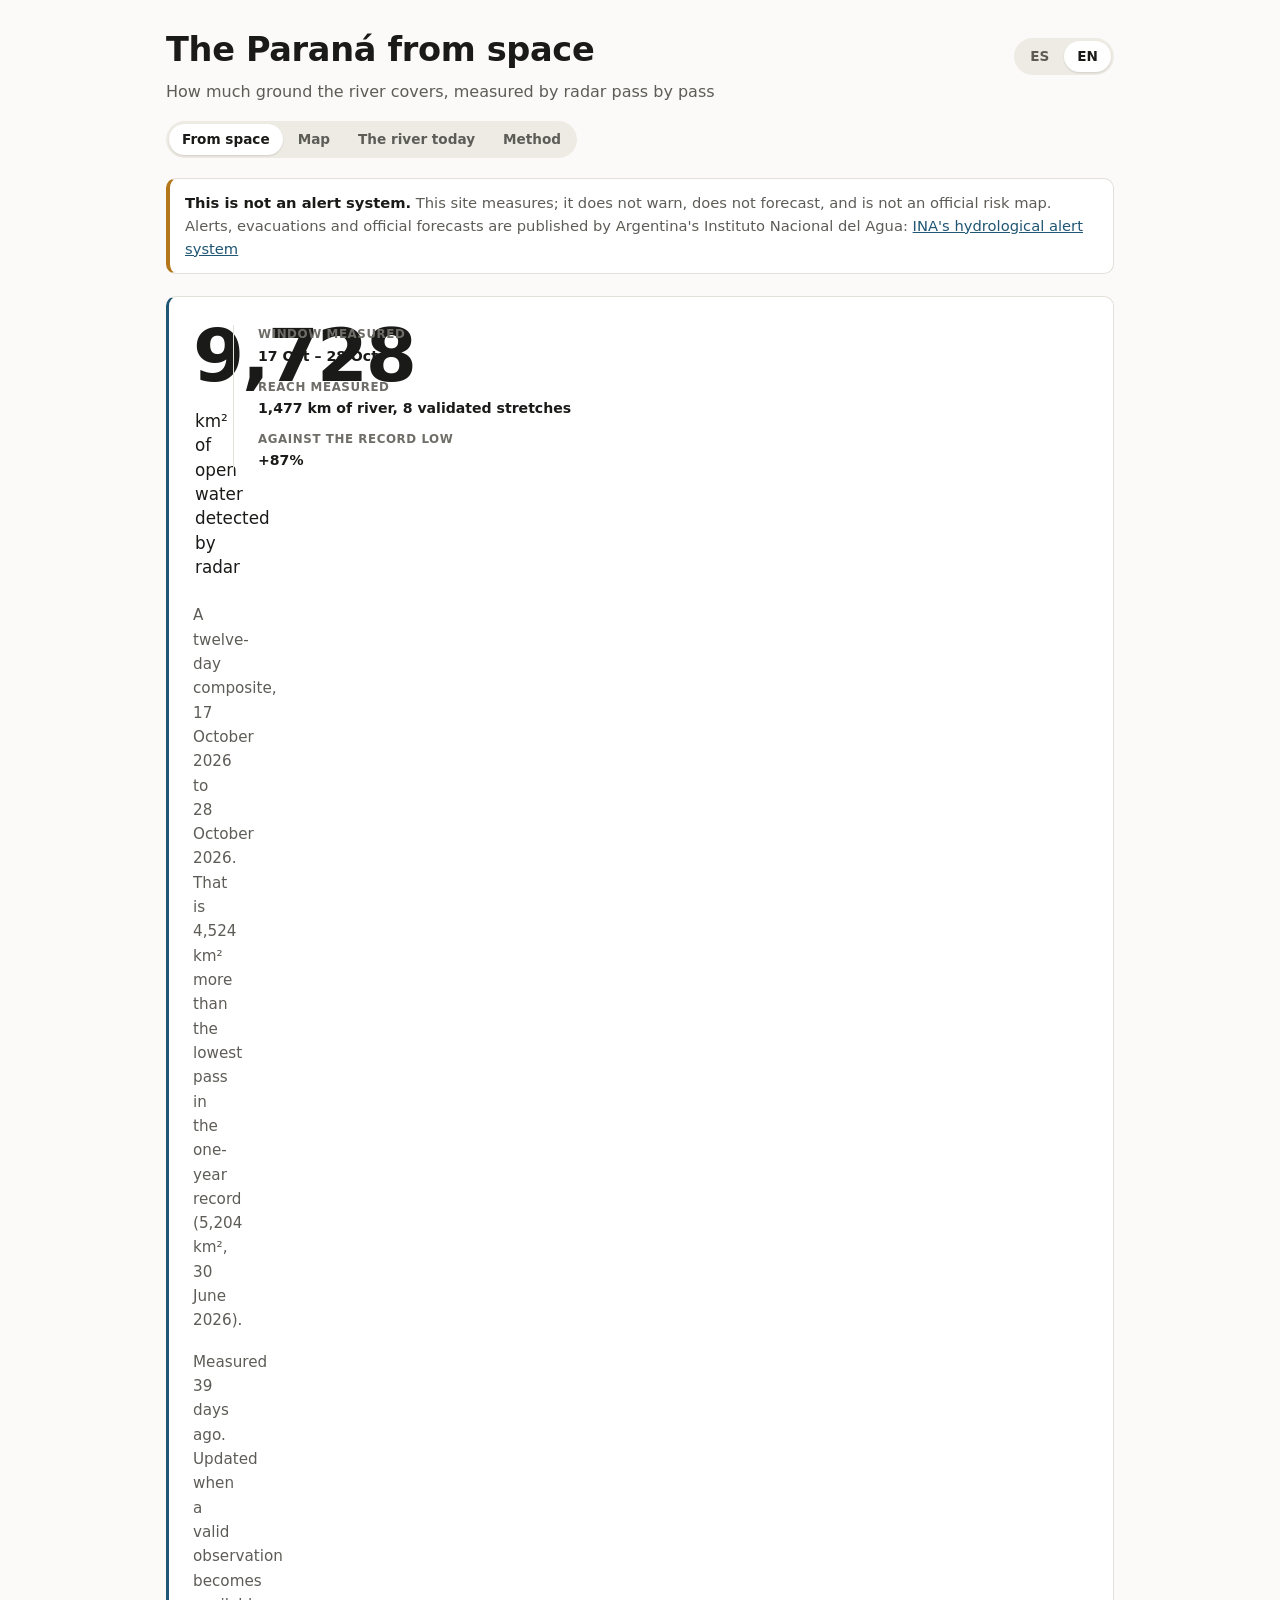
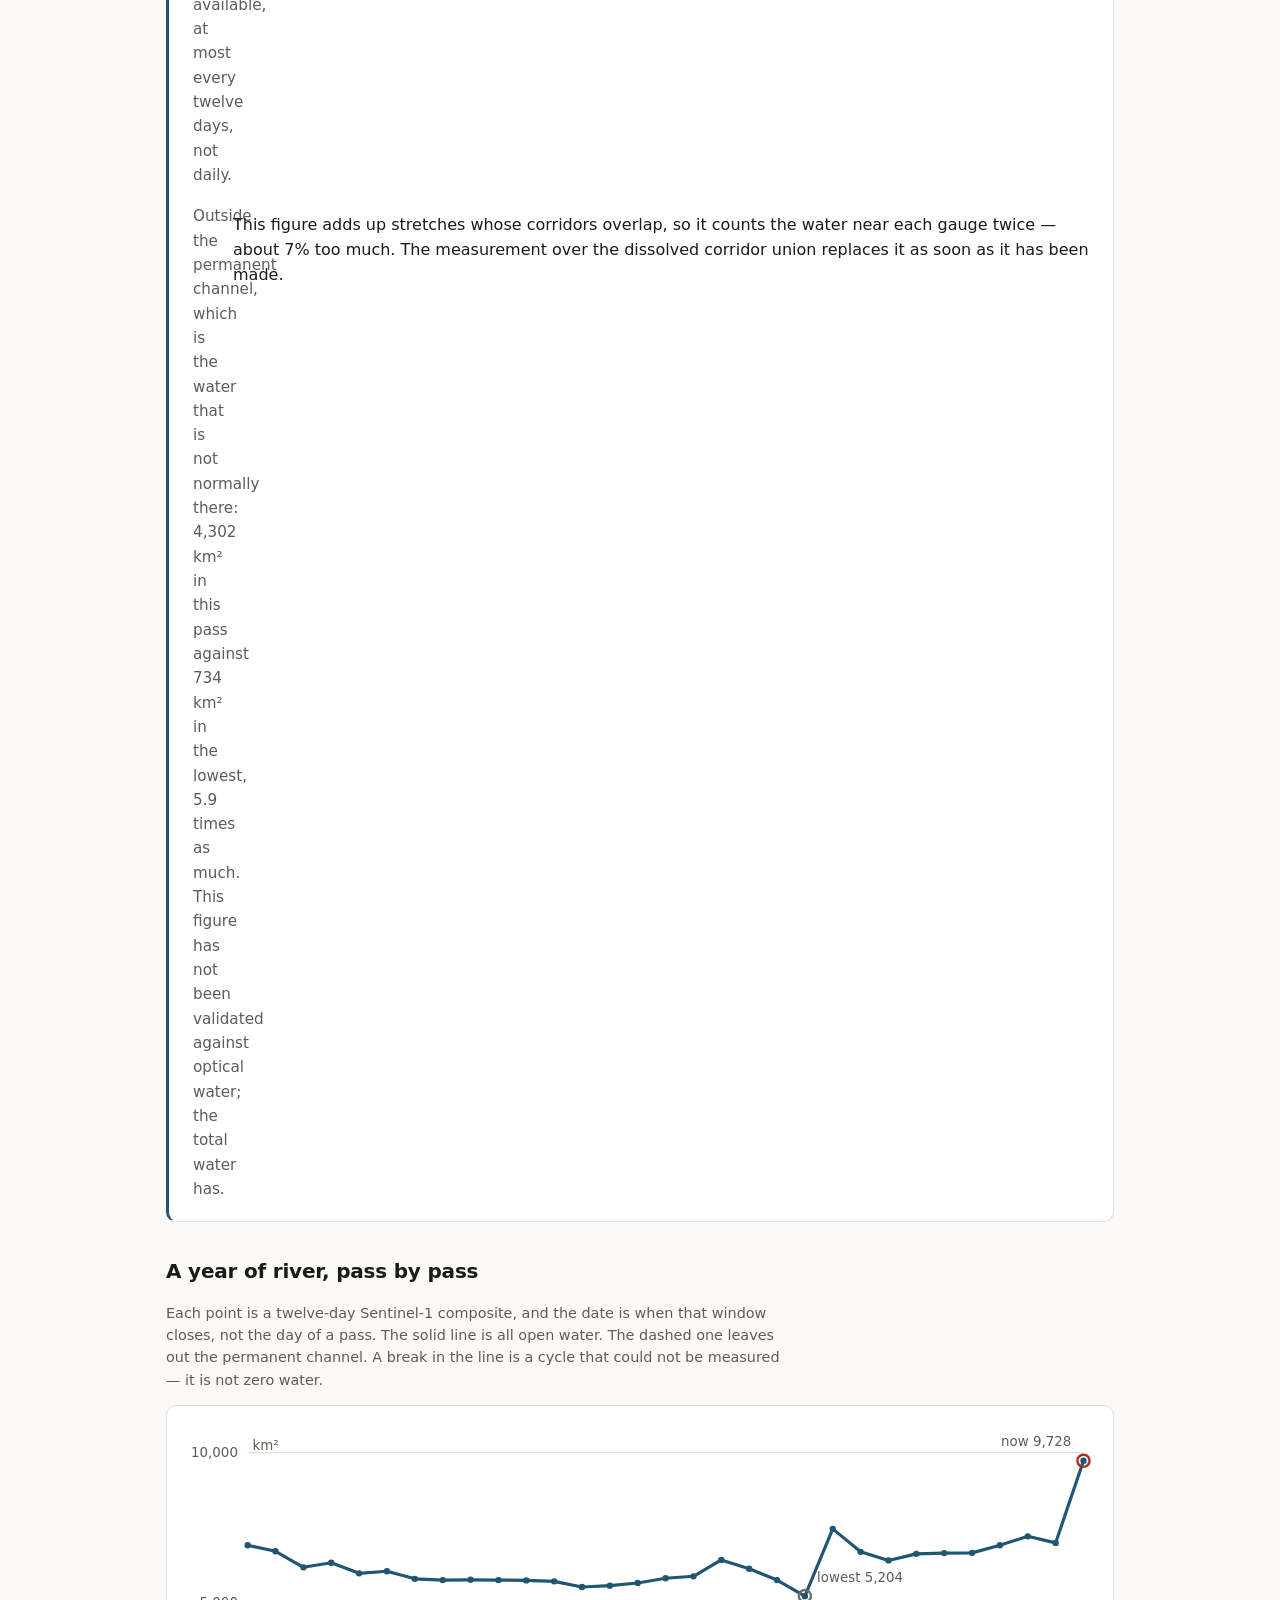
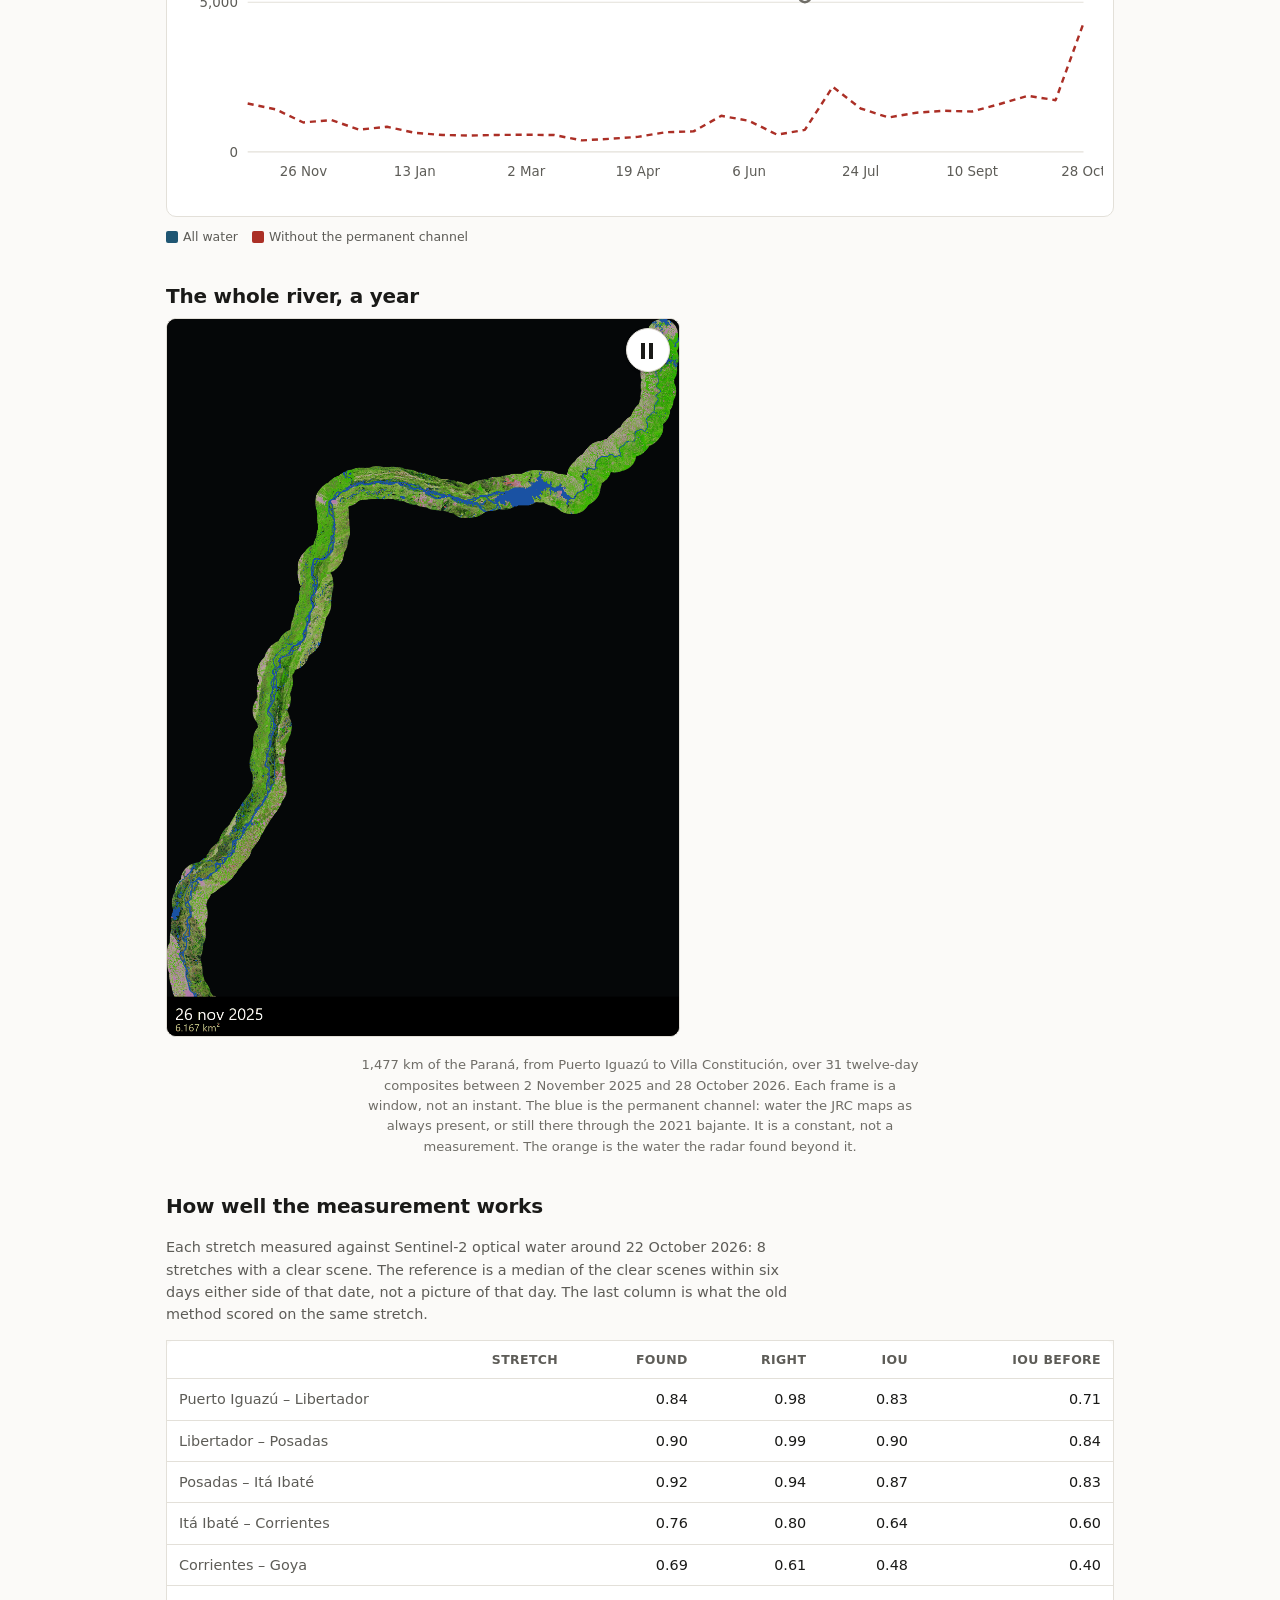
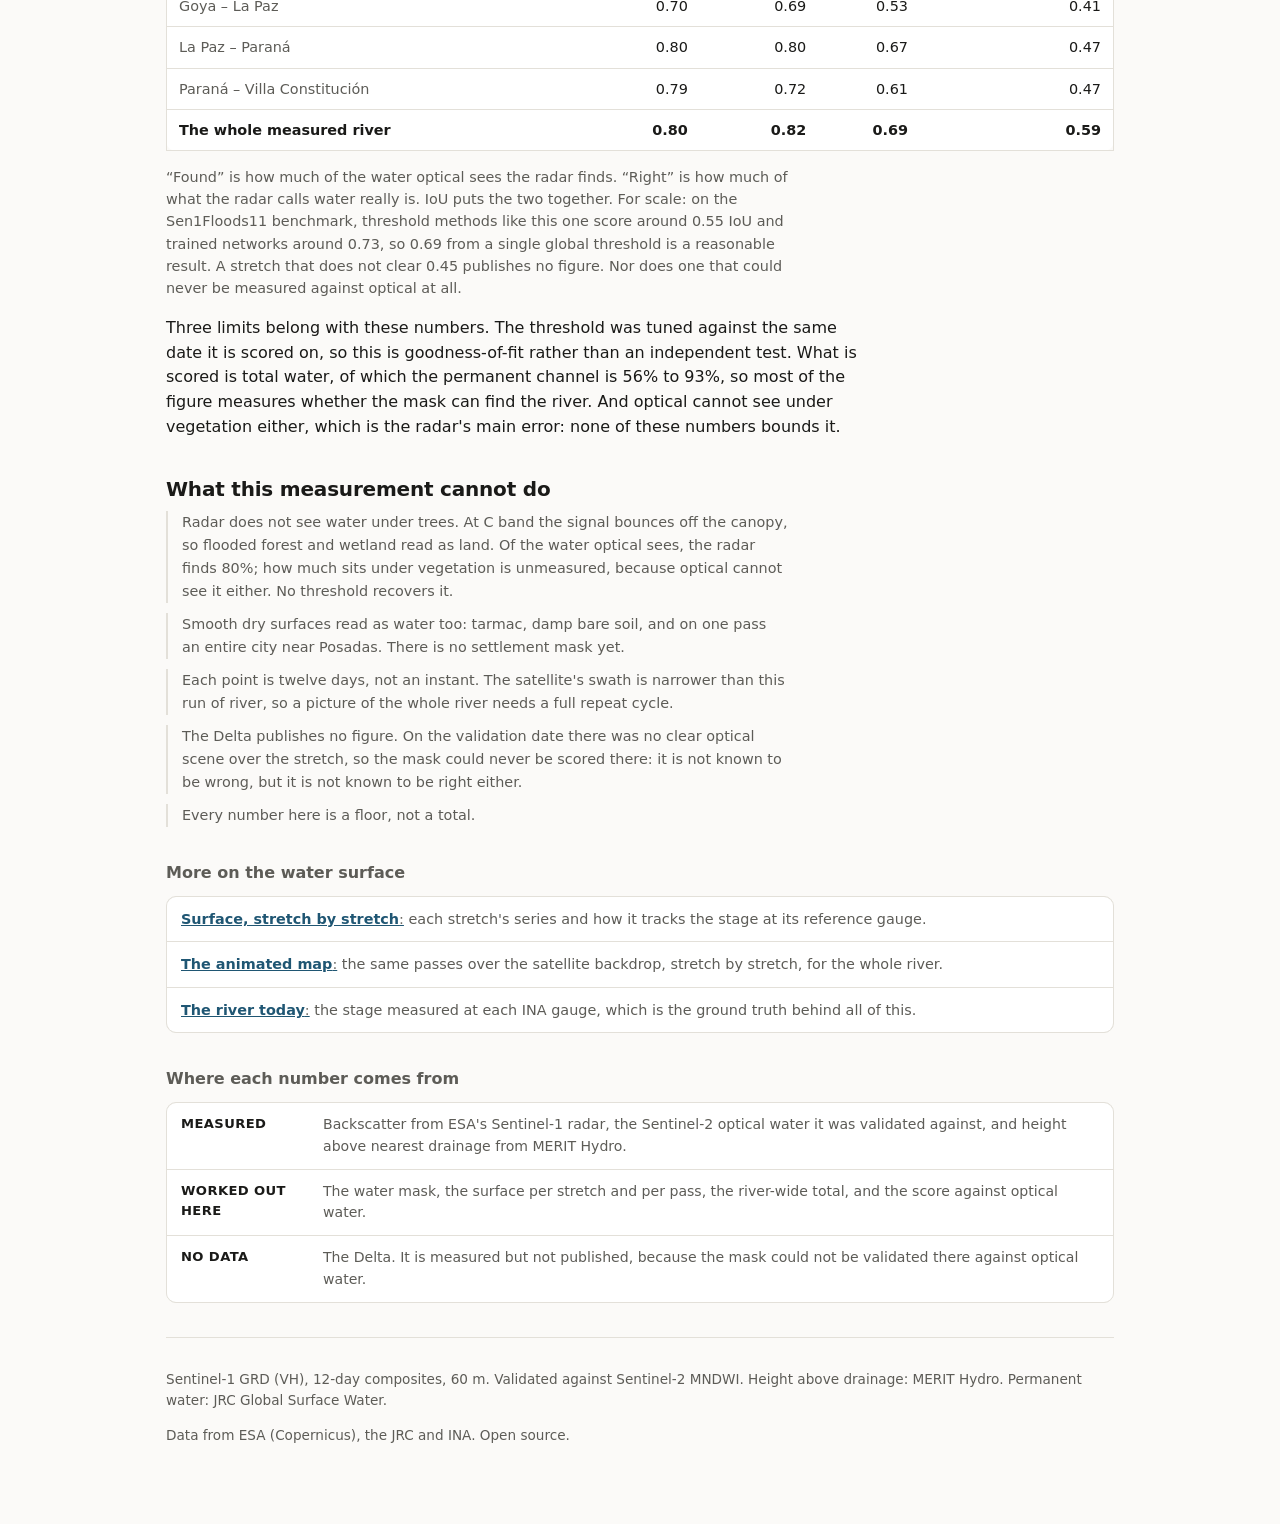
==== commit 343fb373: "Make the chart description match the chart, and label the last column The chart's accessible descrip" ====
--- a/site/index.html
+++ b/site/index.html
@@ -167,9 +167,11 @@
 
     riverUnavailable: "La cifra del río entero no se está publicando: se mide una sola vez sobre la unión de los corredores, que se superponen, y esa medición todavía no está hecha. Los tramos de abajo sí: cada uno se mide sobre su propio corredor.",
     areaCap: "km² de agua abierta detectada por radar",
-    areaNote: (from_, to, extra, low, lowDays) =>
+    areaNote: (from_, to, extra, low, lowDays, many) =>
       `Compuesto de doce días del ${from_} al ${to}. Son ${extra} km² más que en ` +
-      `las pasadas más bajas del registro de un año (mediana ${low} km², sobre ${lowDays}).`,
+      (many
+        ? `las pasadas más bajas del registro de un año (mediana ${low} km², sobre ${lowDays}).`
+        : `la pasada más baja del registro de un año (${low} km², ${lowDays}).`),
     floodNote: (now, low, times) =>
       `Fuera del cauce permanente, que es el agua que normalmente no está ahí: ` +
       `${now} km² en esta pasada contra ${low} km² en las más bajas, ${times} veces más. ` +
@@ -182,7 +184,7 @@
       `cada doce días como máximo, no a diario.`,
     passLabel: "Ventana medida",
     reachLabel: "Tramo medido",
-    riseLabel: "Contra las pasadas más bajas",
+    riseLabel: "Contra el mínimo del registro",
     windowValue: (from_, to) => `${from_} – ${to}`,
     reachValue: (km, n) => `${km} km de río, ${n} tramos validados`,
     sumWarning: "Esta cifra suma tramos cuyos corredores se superponen, así que cuenta dos veces el agua cercana a cada estación: alrededor de un 7% de más. La medición sobre la unión de los corredores la reemplaza en cuanto esté hecha.",
@@ -192,9 +194,11 @@
     chartGap: "ciclo sin medición",
     chartNone: "No hay serie del río entero para graficar mientras la cifra del río entero no se publique. Cada tramo sigue teniendo la suya, en «Superficie, tramo por tramo».",
     chartTitle: "Superficie de agua del río Paraná por pasada del satélite",
-    chartDesc: (first, last, lo, hi) =>
-      `Serie de superficie de agua entre ${first} y ${last}. El mínimo es ${lo} km² ` +
-      `y el máximo ${hi} km².`,
+    chartDesc: (first, last, lo, hi, gaps) =>
+      `Serie de superficie de agua entre ${first} y ${last}, un punto por ventana ` +
+      `de doce días. El valor más bajo es ${lo} km² y el más alto ${hi} km².` +
+      (gaps ? ` ${gaps} ciclo(s) no se pudieron medir y faltan en la serie; ` +
+              `la línea se corta ahí.` : ""),
     keyWater: "Toda el agua", keyFlood: "Sin el cauce permanente",
     axisKm2: "km²",
 
@@ -263,9 +267,11 @@
 
     riverUnavailable: "The whole-river figure is not being published: it is measured once over the union of the corridors, which overlap, and that measurement has not been made yet. The stretches below are unaffected — each is measured over its own corridor.",
     areaCap: "km² of open water detected by radar",
-    areaNote: (from_, to, extra, low, lowDays) =>
+    areaNote: (from_, to, extra, low, lowDays, many) =>
       `A twelve-day composite, ${from_} to ${to}. That is ${extra} km² more than the ` +
-      `lowest passes in the one-year record (median ${low} km², over ${lowDays}).`,
+      (many
+        ? `lowest passes in the one-year record (median ${low} km², over ${lowDays}).`
+        : `lowest pass in the one-year record (${low} km², ${lowDays}).`),
     floodNote: (now, low, times) =>
       `Outside the permanent channel, which is the water that is not normally ` +
       `there: ${now} km² in this pass against ${low} km² in the lowest, ` +
@@ -279,7 +285,7 @@
       `available, at most every twelve days, not daily.`,
     passLabel: "Window measured",
     reachLabel: "Reach measured",
-    riseLabel: "Against the lowest passes",
+    riseLabel: "Against the record low",
     windowValue: (from_, to) => `${from_} – ${to}`,
     reachValue: (km, n) => `${km} km of river, ${n} validated stretches`,
     sumWarning: "This figure adds up stretches whose corridors overlap, so it counts the water near each gauge twice — about 7% too much. The measurement over the dissolved corridor union replaces it as soon as it has been made.",
@@ -289,9 +295,11 @@
     chartGap: "cycle not measured",
     chartNone: "There is no whole-river series to chart while the whole-river figure is withheld. Each stretch still has its own, under “Surface, stretch by stretch”.",
     chartTitle: "Water surface of the Paraná by satellite pass",
-    chartDesc: (first, last, lo, hi) =>
-      `Water surface from ${first} to ${last}. The lowest pass is ${lo} km² and ` +
-      `the highest ${hi} km².`,
+    chartDesc: (first, last, lo, hi, gaps) =>
+      `Water surface from ${first} to ${last}, one point per twelve-day window. ` +
+      `The lowest value is ${lo} km² and the highest ${hi} km².` +
+      (gaps ? ` ${gaps} cycle(s) could not be measured and are absent from the ` +
+              `series; the line breaks there.` : ""),
     keyWater: "All water", keyFlood: "Without the permanent channel",
     axisKm2: "km²",
 
@@ -555,8 +563,12 @@
   }
 
   const lo = Math.min(...water), hi = Math.max(...water);
+  let gaps = 0;
+  for (let i = 0; i < rows.length - 1; i += 1) if (gapAfter(i)) gaps += 1;
   document.getElementById("chartDesc").textContent = t.chartDesc(
-    longDay(rows[0].day), longDay(rows[rows.length - 1].day), num(lo), num(hi));
+    longDay(rows[0].day), longDay(rows[rows.length - 1].day),
+    num(Math.round(data.lowest ? data.lowest.water_km2 : lo)),
+    num(Math.round(data.highest ? data.highest.water_km2 : hi)), gaps);
   document.getElementById("keys").hidden = false;
 }
 
@@ -621,7 +633,8 @@
     document.getElementById("areaNote").textContent = low && low.day !== latest.day
       ? t.areaNote(longDay(from_), longDay(to),
                    num(Math.round(latest.water_km2 - low.water_km2)),
-                   num(Math.round(low.water_km2)), anchorDays(low))
+                   num(Math.round(low.water_km2)), anchorDays(low),
+                   (low.over_cycles || []).length > 1)
       : t.areaNoteFlat(longDay(from_), longDay(to));
 
     // How old the measurement is, said plainly. The gauge pages carry an
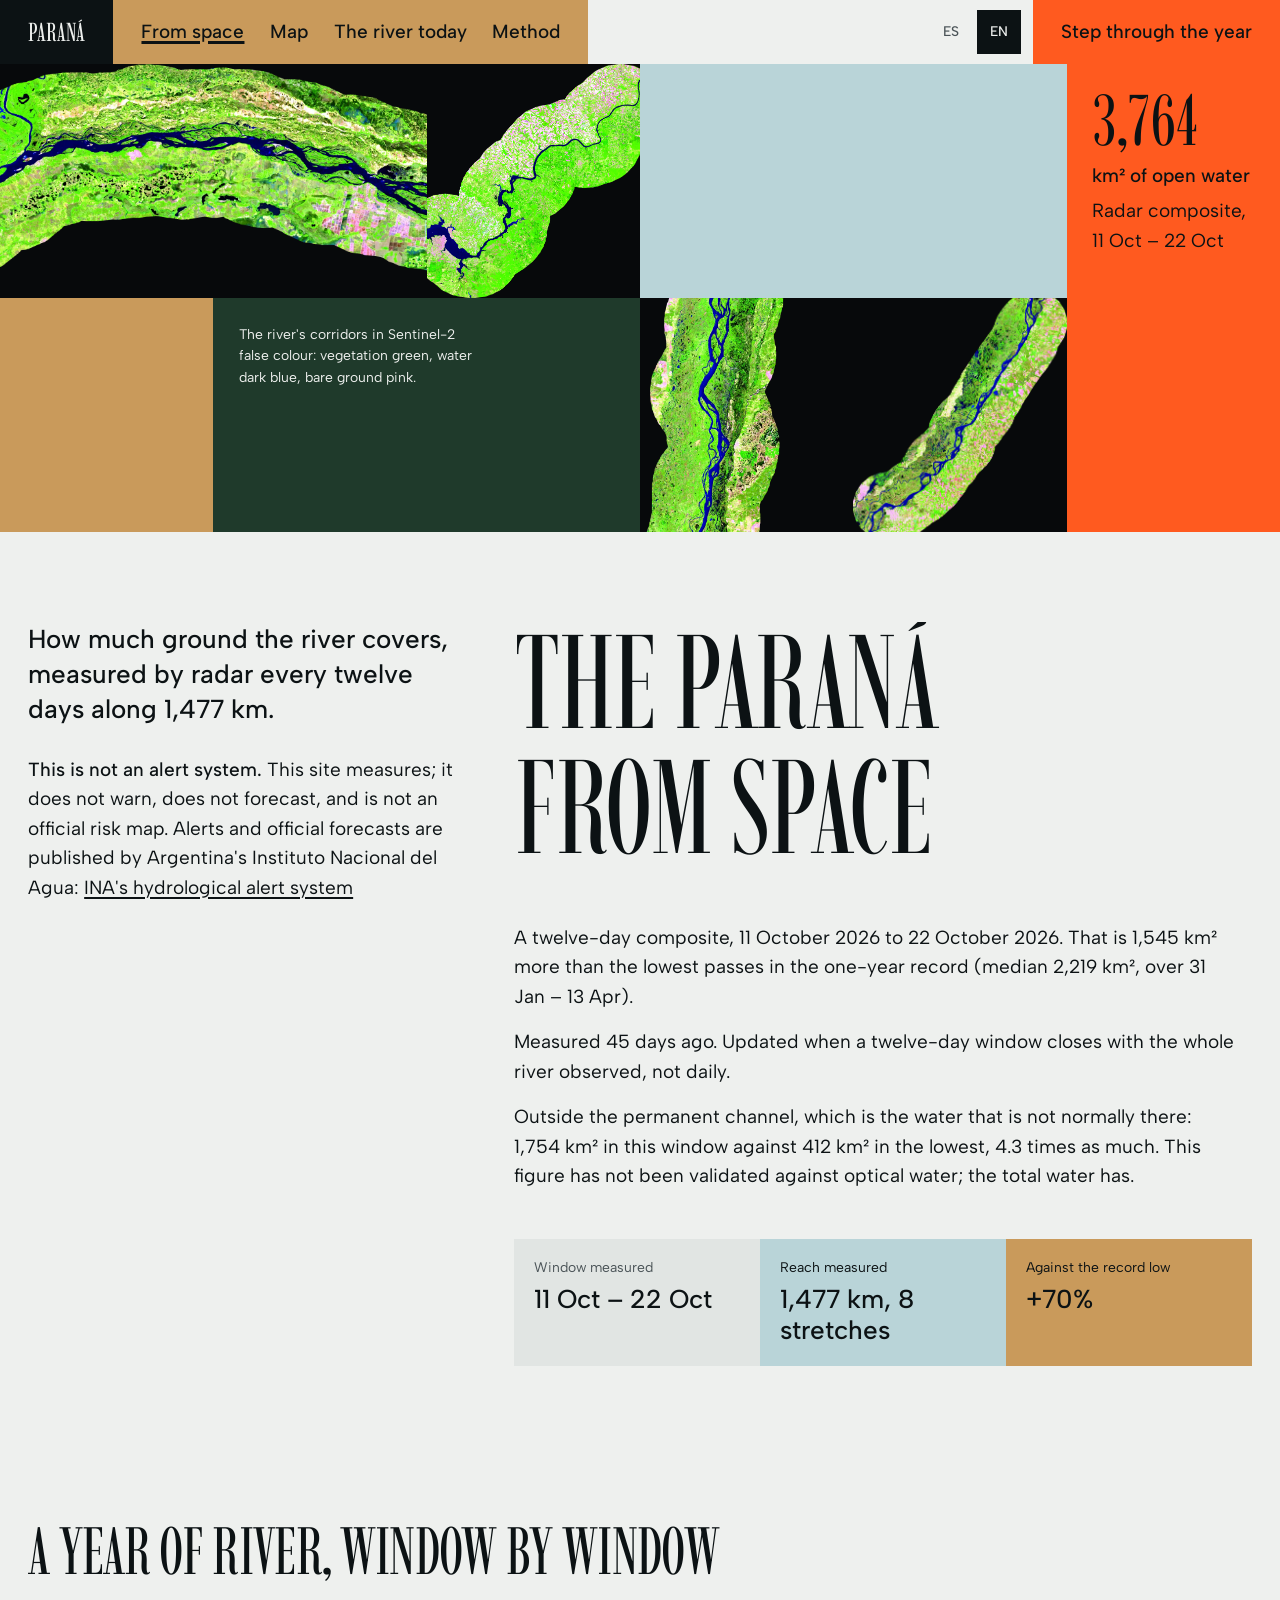
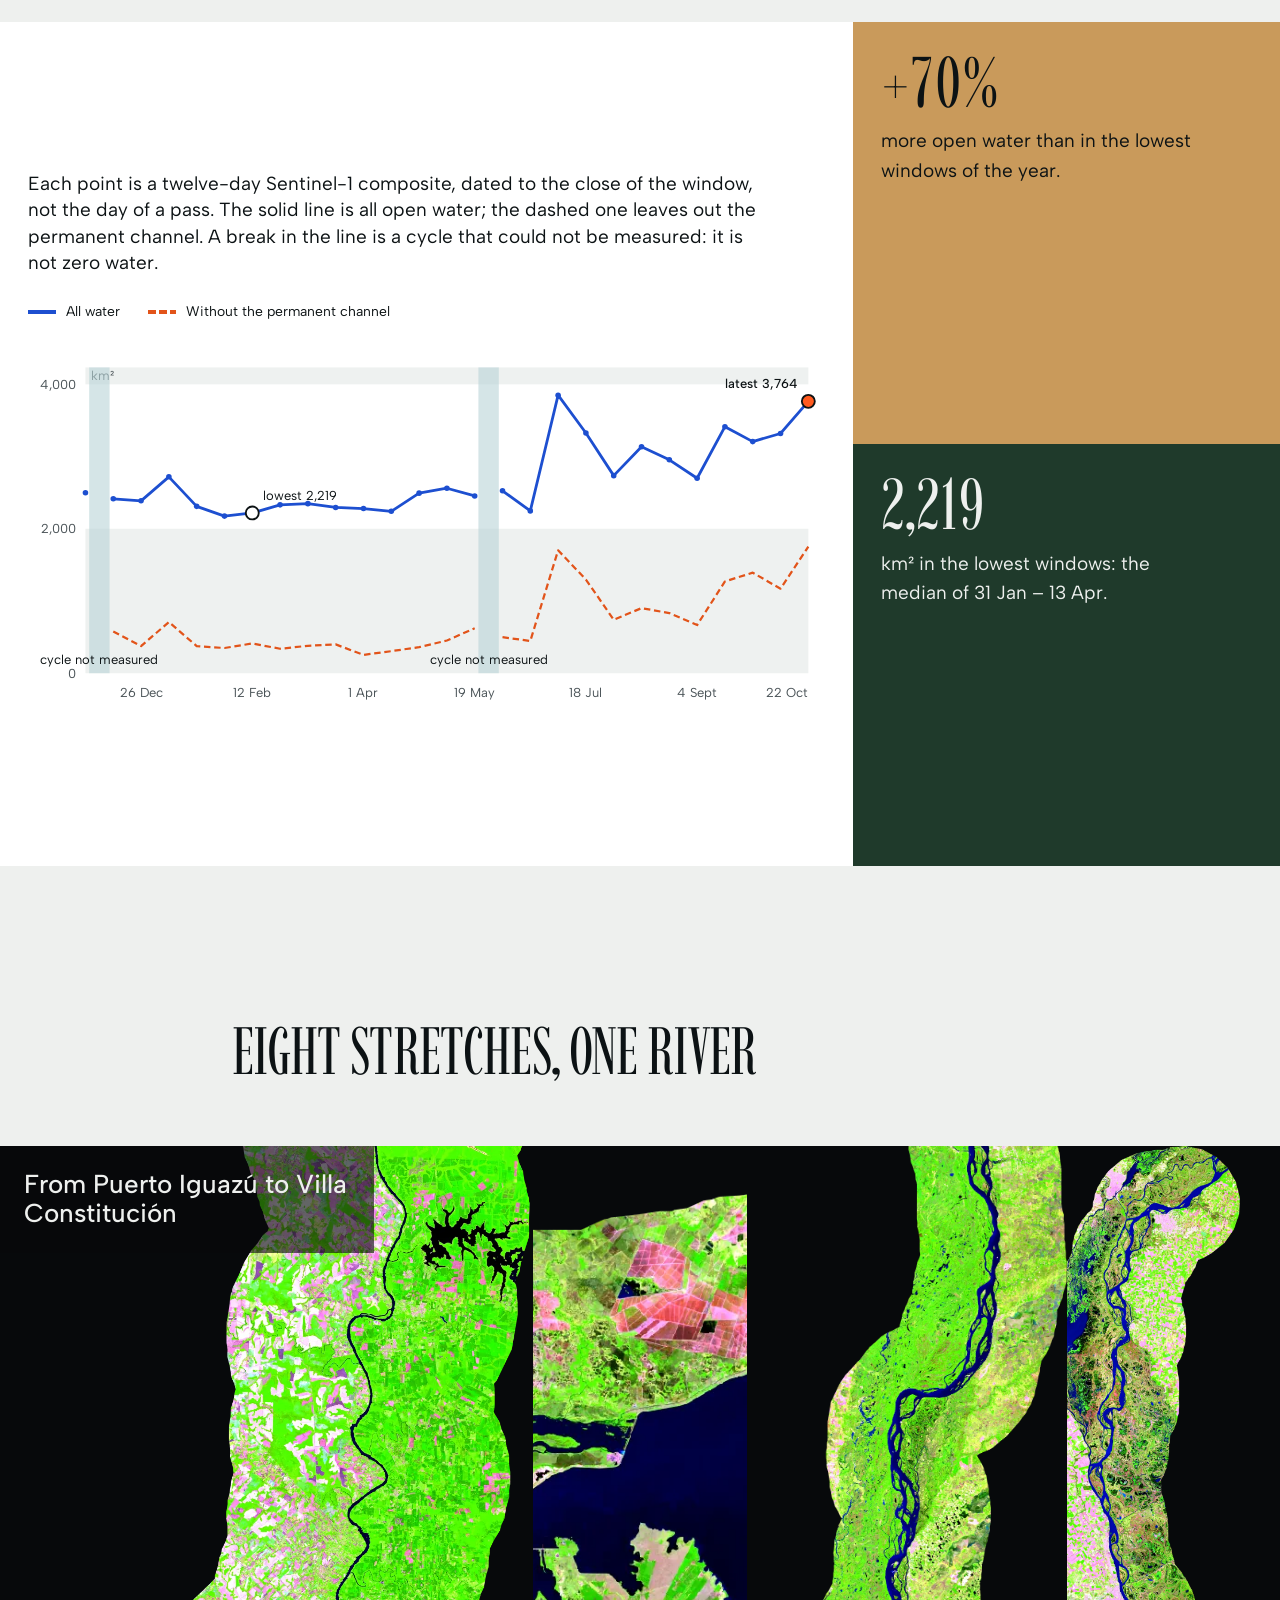
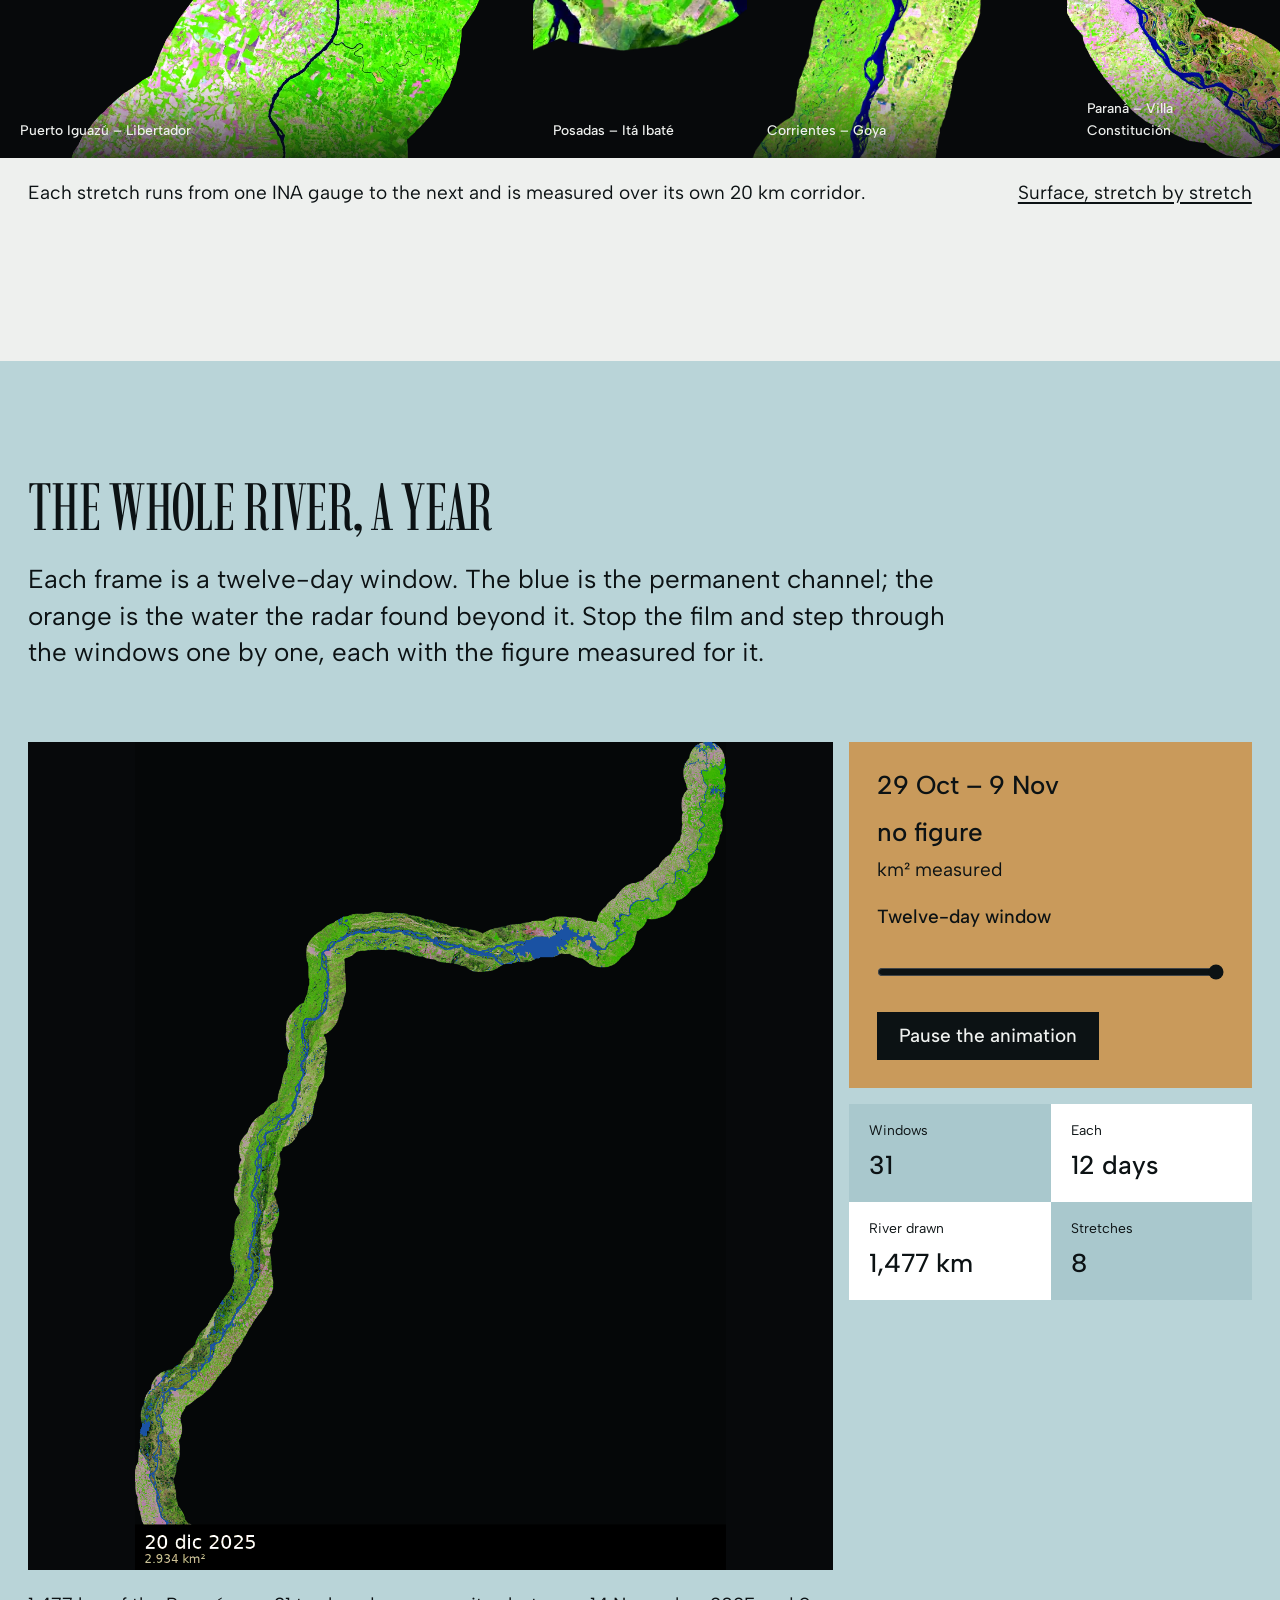
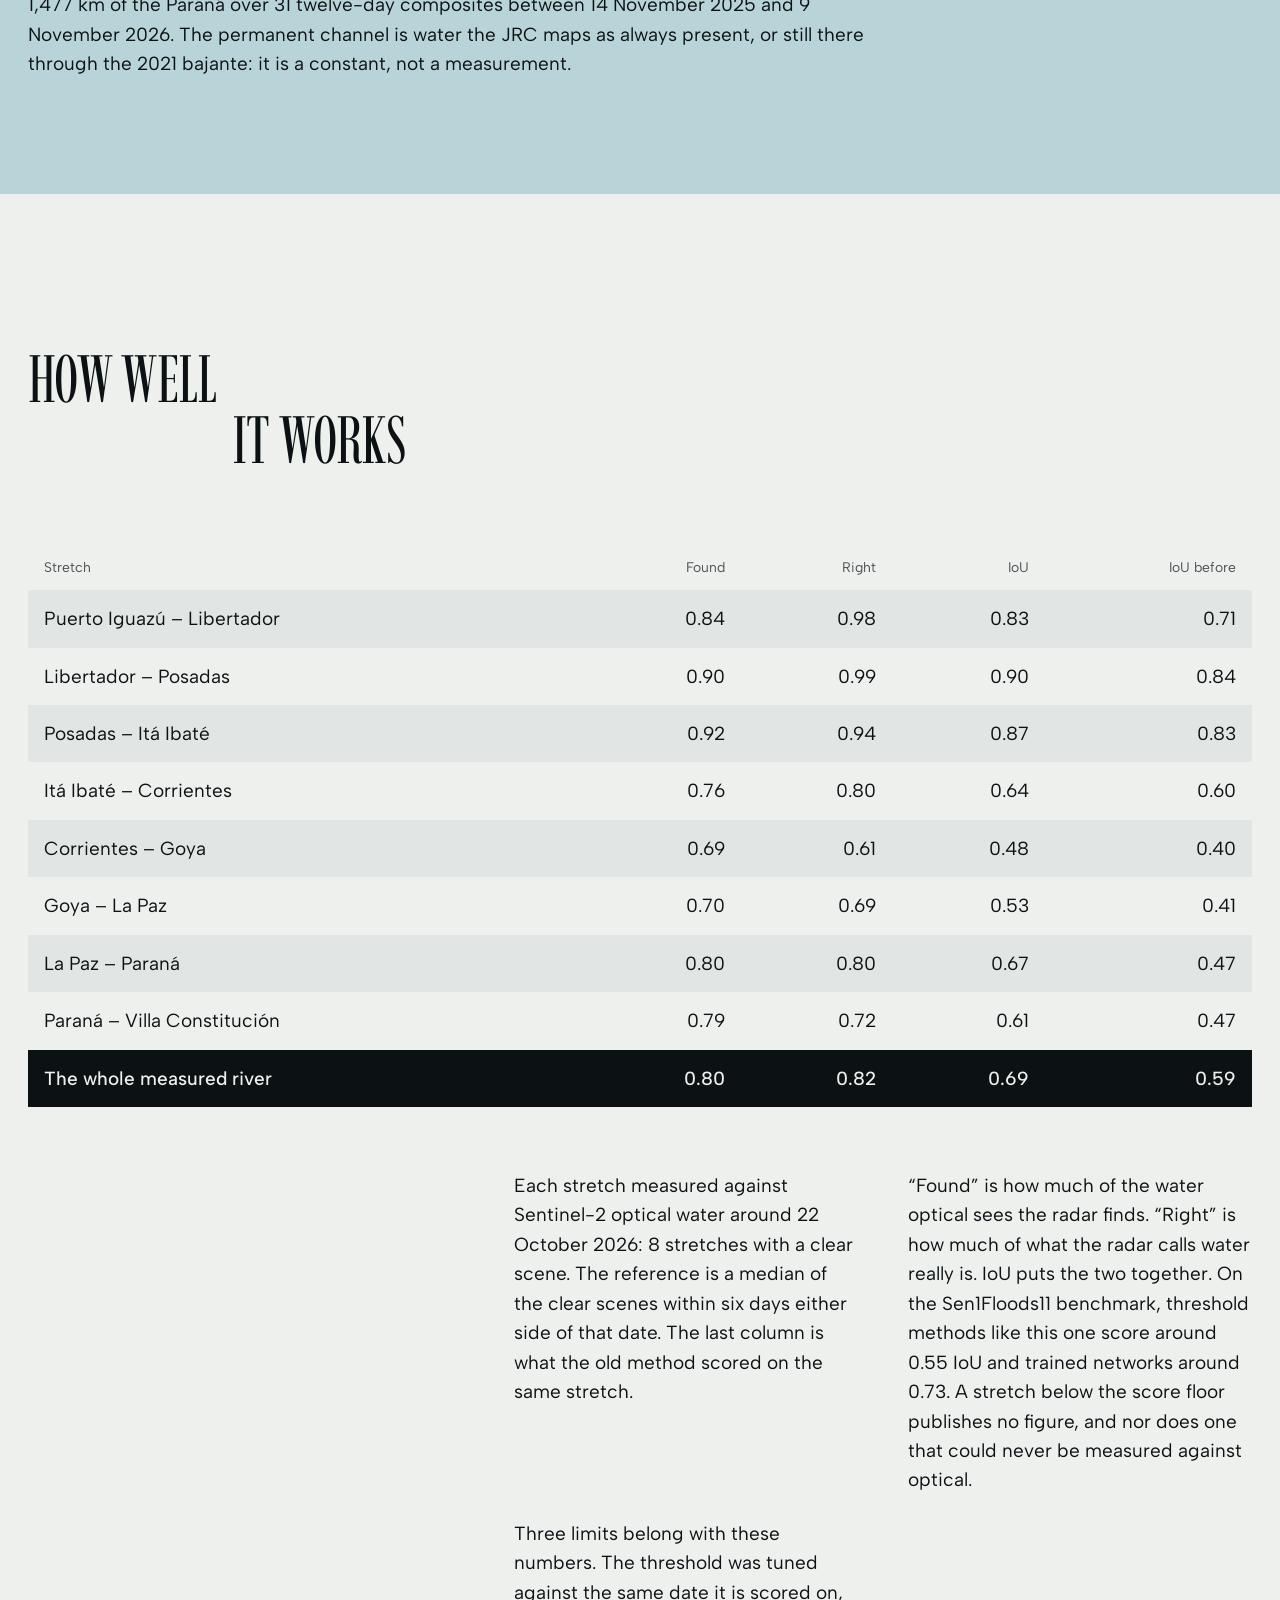
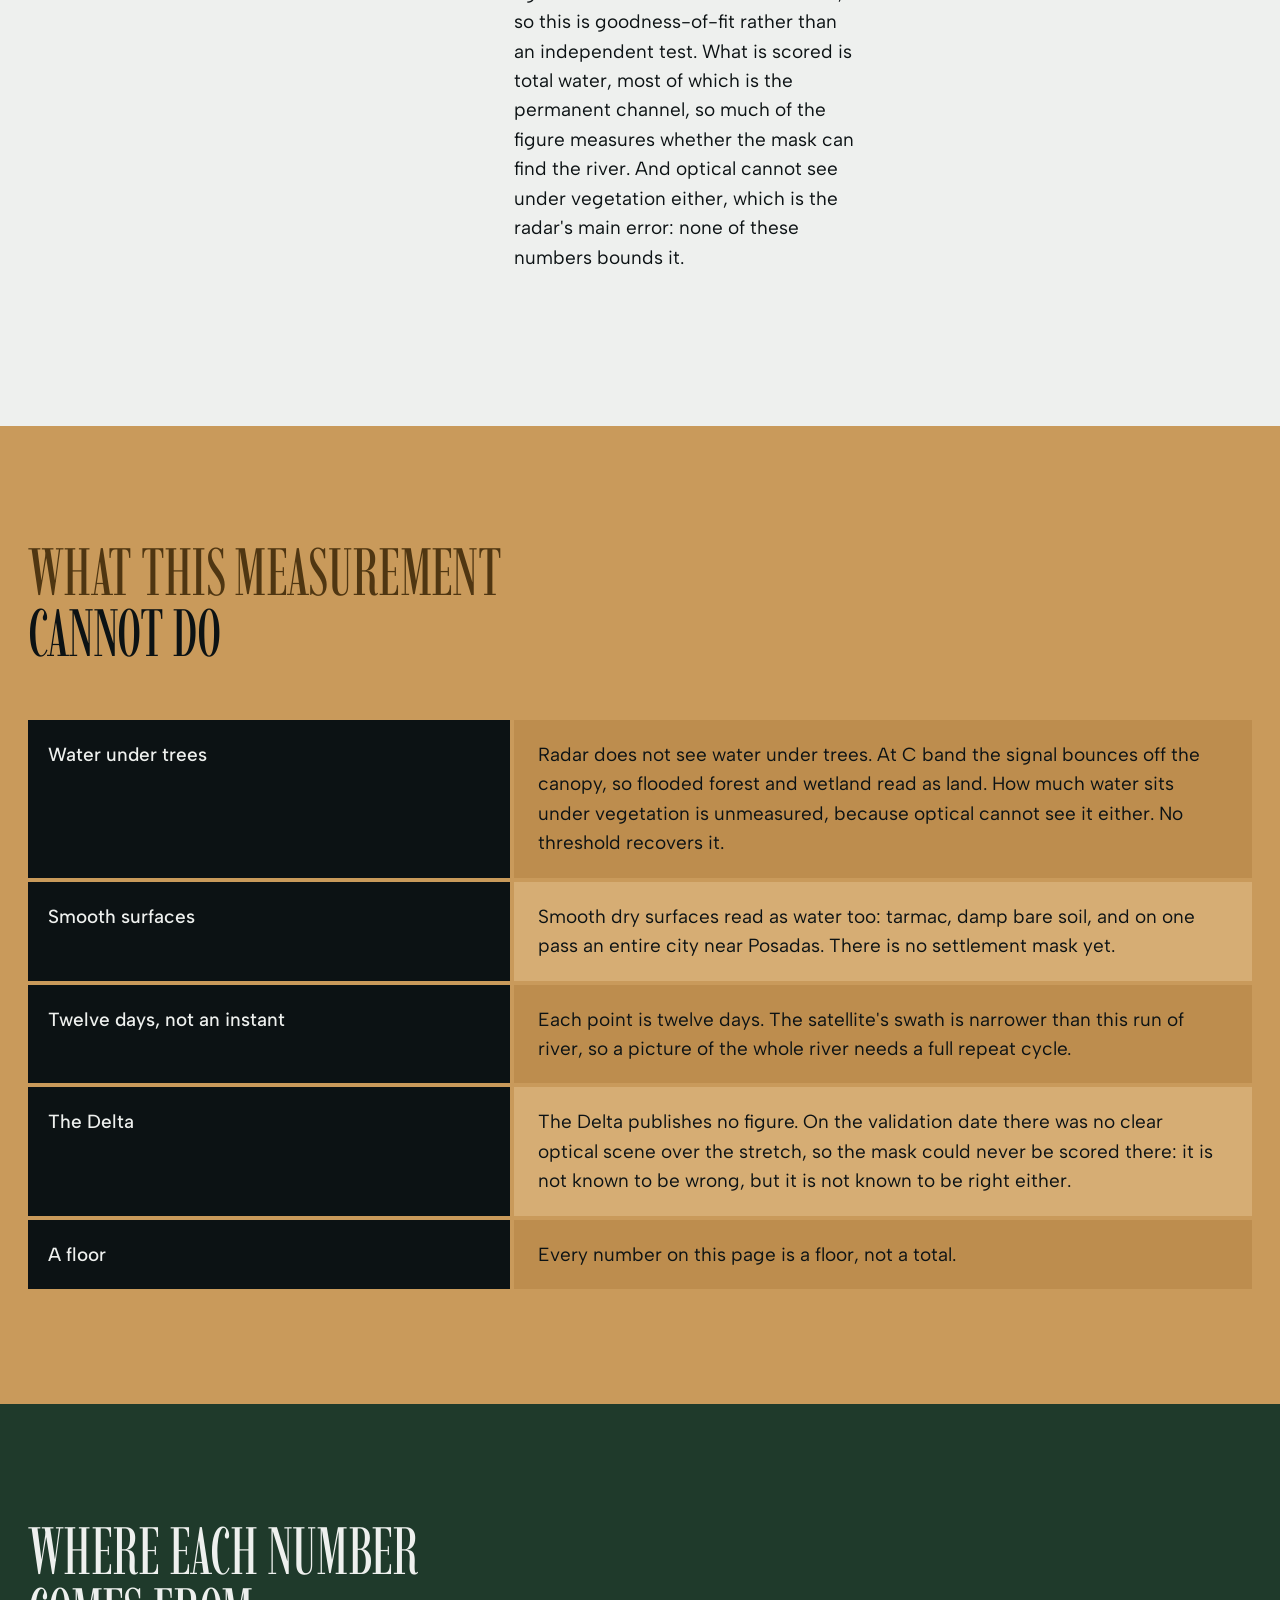
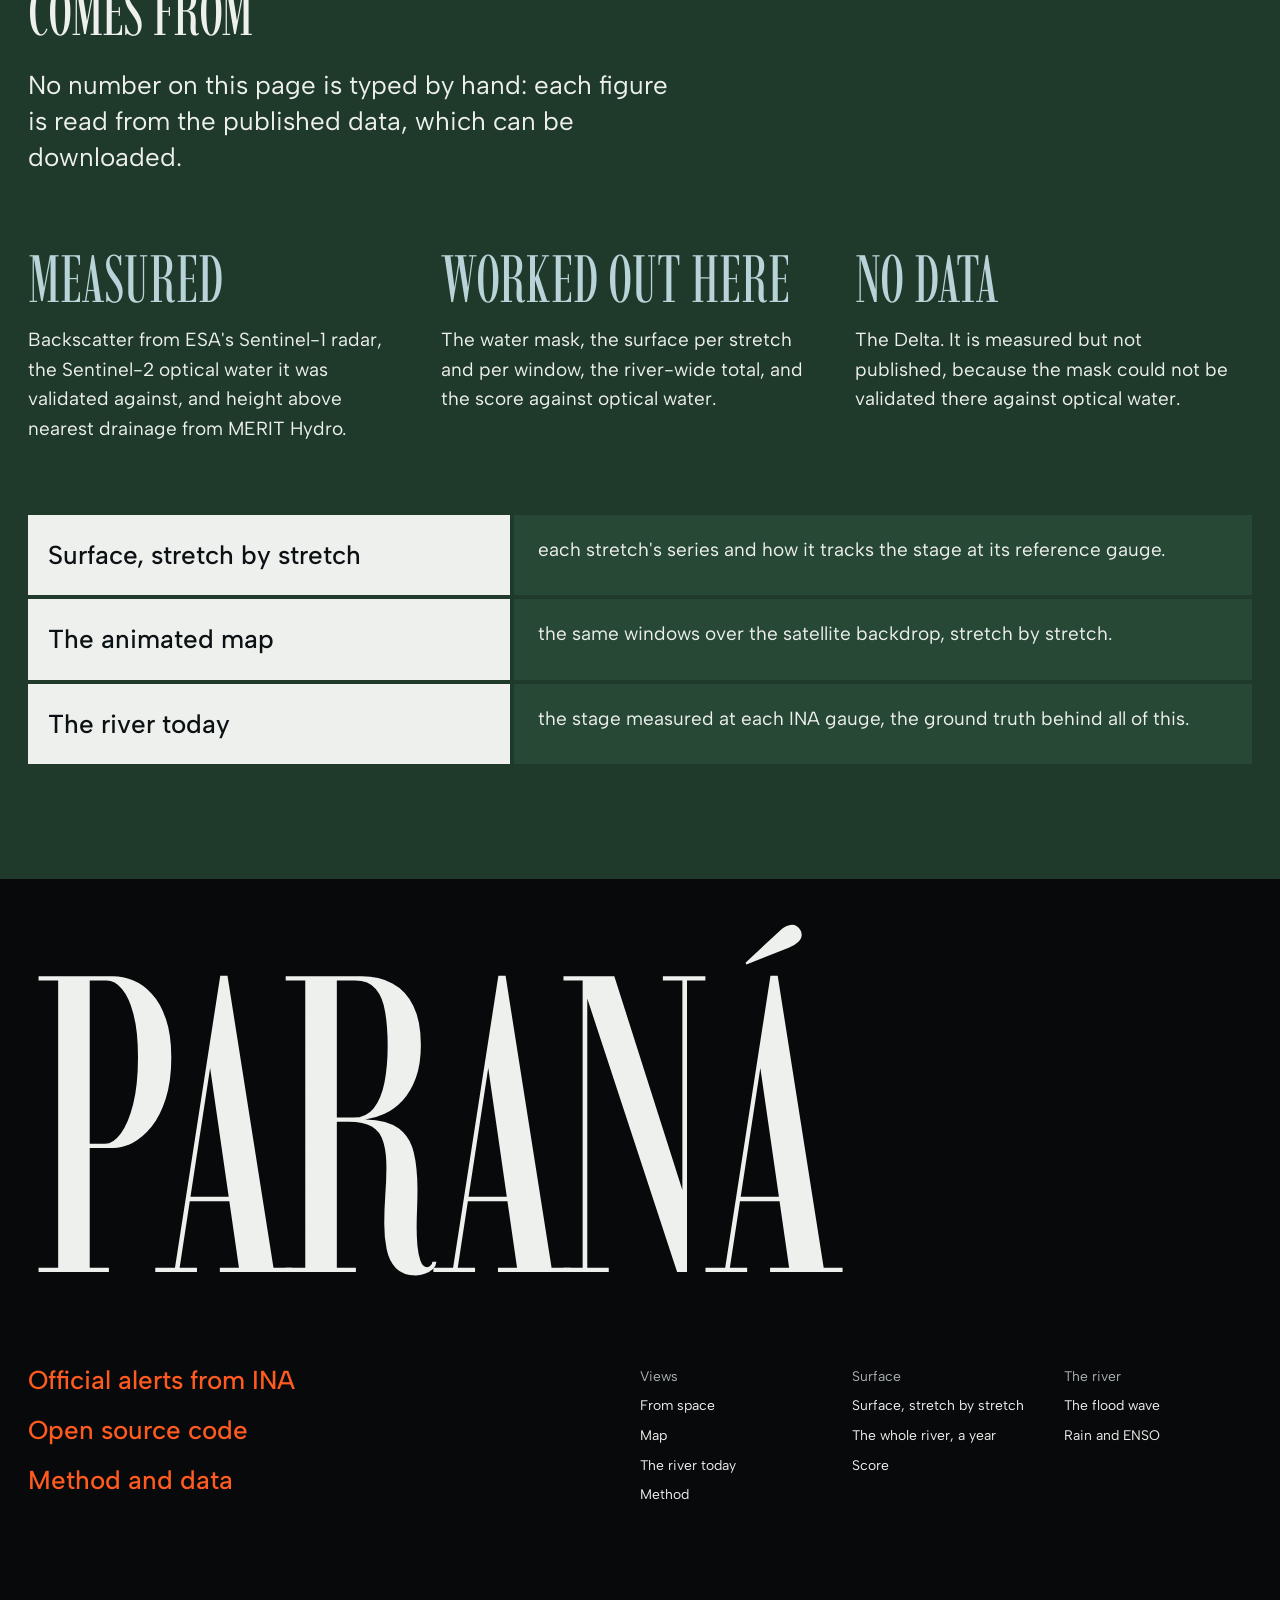
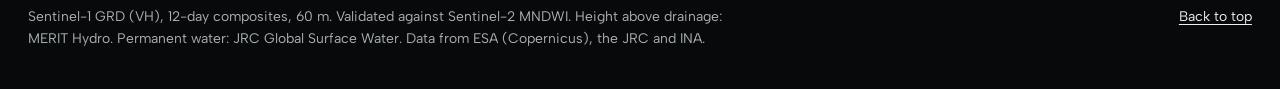
==== commit 02ca0b35: "Rebuild the front page as a printed report One axis at 42% of the width, whole fields of colour take" ====
--- a/site/index.html
+++ b/site/index.html
@@ -1,149 +1,302 @@
 <!doctype html>
-<html lang="es" data-theme="auto">
+<html lang="es">
 <head>
 <meta charset="utf-8">
 <meta name="viewport" content="width=device-width, initial-scale=1">
 <title>El Paraná desde el espacio · Crecida del Paraná</title>
-<meta name="description" content="Cuánta superficie cubre el río Paraná, medida por radar Sentinel-1 pasada por pasada.">
-<meta name="theme-color" content="#fbfaf8" media="(prefers-color-scheme: light)">
-<meta name="theme-color" content="#15171a" media="(prefers-color-scheme: dark)">
-<link rel="stylesheet" href="style.css">
+<meta name="description" content="Cuánta superficie cubre el río Paraná, medida por radar Sentinel-1 cada doce días a lo largo de 1.477 km y puntuada contra agua óptica.">
+<meta name="theme-color" content="#0c1214">
+<link rel="preconnect" href="https://fonts.googleapis.com">
+<link rel="preconnect" href="https://fonts.gstatic.com" crossorigin>
+<link href="https://fonts.googleapis.com/css2?family=Imbue:opsz,wght@10..100,400&family=Albert+Sans:wght@400;500&display=swap" rel="stylesheet">
+<link rel="stylesheet" href="report.css">
+<script>document.documentElement.classList.add("js");</script>
 </head>
 <body>
 <a class="skip" href="#content" data-t="skipLink"></a>
-<div class="wrap">
-
-  <header>
-    <div>
-      <h1 data-t="title"></h1>
-      <p class="sub" data-t="subtitle"></p>
-    </div>
-    <div class="langs" role="group" data-t-aria="langGroup">
-      <button type="button" data-lang="es" aria-pressed="true">ES</button>
-      <button type="button" data-lang="en" aria-pressed="false">EN</button>
-    </div>
-  </header>
-
+
+<header class="bar">
+  <a class="mark" href="index.html" data-t-aria="homeLink">Paraná</a>
   <nav class="views" data-t-aria="viewsNav">
     <a href="index.html" aria-current="page" data-t="viewSpace"></a>
     <a href="map.html" data-t="viewMap"></a>
     <a href="gauges.html" data-t="viewToday"></a>
     <a href="method.html" data-t="viewMethod"></a>
   </nav>
-
-  <main id="content" tabindex="-1">
-
-  <p class="notice">
-    <strong data-t="noticeStrong"></strong>
-    <span data-t="noticeBody"></span>
-    <a href="https://alerta.ina.gob.ar/" target="_blank" rel="noopener" data-t="officialLink"></a>
-  </p>
-
-  <div id="error" class="err" role="alert" hidden></div>
-
-  <!-- Withheld, not broken: its own box, its own wording, no alert role. -->
-  <p class="warn measure" id="riverUnavailable" hidden></p>
-
-  <!-- The finding, before any measurement: how much of the valley is wet,
-       and how much wetter than the driest pass on the record. -->
-  <div class="headline lede" id="headline" hidden>
-    <span class="big" id="area">–</span>
-    <span class="unit" id="areaCap"></span>
-    <p class="say" id="areaNote"></p>
-    <p class="say" id="ageNote"></p>
-    <p class="say" id="floodNote" hidden></p>
-    <p class="warn" id="sumWarning" hidden></p>
-    <dl class="facts" id="meta" hidden>
-      <div><dt data-t="passLabel"></dt><dd id="passWindow"></dd></div>
-      <div><dt data-t="reachLabel"></dt><dd id="reach"></dd></div>
-      <div><dt data-t="riseLabel"></dt><dd id="rise"></dd></div>
-    </dl>
+  <div class="langs" role="group" data-t-aria="langGroup">
+    <button type="button" data-lang="es" aria-pressed="true">ES</button>
+    <button type="button" data-lang="en" aria-pressed="false">EN</button>
   </div>
-
-  <h2 class="section major" style="margin-top:34px" data-t="chartHeading"></h2>
-  <p class="cap measure" style="color:var(--ink-soft);font-size:.9rem" data-t="chartLead"></p>
-  <p class="cap measure" id="chartEmpty" data-t="chartNone"
-     style="color:var(--ink-faint);font-size:.9rem" hidden></p>
-  <div class="chartbox">
-    <svg id="chart" class="floodchart" role="img" aria-labelledby="chartTitle chartDesc">
-      <title id="chartTitle"></title>
-      <desc id="chartDesc"></desc>
-    </svg>
+  <a class="btn" href="#film" data-t="ctaFilm"></a>
+</header>
+
+<main id="content" tabindex="-1">
+
+  <!-- The masthead: the river's own corridors, as the satellite sees them in
+       false colour, butted against flat fields in the river's colours. -->
+  <div class="mosaic">
+    <div class="cell-img cell-a">
+      <img src="media/basemap/ita_ibate_corrientes.webp" width="2048" height="682"
+           data-t-alt="altItaCorrientes" alt="" fetchpriority="high">
+    </div>
+    <div class="cell-img cell-b">
+      <img src="media/basemap/libertador_posadas.webp" width="2048" height="1848"
+           data-t-alt="altLibertadorPosadas" alt="">
+    </div>
+    <div class="cell-water" aria-hidden="true"></div>
+    <div class="cell-tall">
+      <div class="tile-text">
+        <span><span class="tile-big fig" id="area">–</span>
+              <span class="tile-unit" id="areaCap"></span>
+              <span class="tile-when" id="tileWindow"></span></span>
+      </div>
+    </div>
+    <div class="cell-silt" aria-hidden="true"></div>
+    <div class="cell-green">
+      <div class="tile-text"><span class="tile-note" data-t="mastNote"></span></div>
+    </div>
+    <div class="cell-img cell-d">
+      <img src="media/basemap/goya_la_paz.webp" width="734" height="2048"
+           data-t-alt="altGoyaLaPaz" alt="">
+    </div>
+    <div class="cell-img cell-c">
+      <img src="media/basemap/la_paz_parana.webp" width="1745" height="2048"
+           data-t-alt="altLaPazParana" alt="">
+    </div>
   </div>
-  <div class="floodkeys" id="keys" hidden>
-    <span><i class="water"></i><span data-t="keyWater"></span></span>
-    <span><i class="flood"></i><span data-t="keyFlood"></span></span>
+
+  <div class="page">
+    <section class="opening" aria-labelledby="title">
+      <div class="side">
+        <p class="standfirst rise" data-t="subtitle"></p>
+        <p class="notice rise" style="--i:1">
+          <strong data-t="noticeStrong"></strong>
+          <span data-t="noticeBody"></span>
+          <a href="https://alerta.ina.gob.ar/" target="_blank" rel="noopener" data-t="officialLink"></a>
+        </p>
+      </div>
+      <div>
+        <h1 class="display" id="title">
+          <span class="line reveal-line"><span data-t="titleA"></span></span>
+          <span class="line reveal-line"><span data-t="titleB"></span></span>
+        </h1>
+        <div class="readout" id="headline">
+          <div id="error" class="err" role="alert" hidden></div>
+          <!-- Withheld, not broken: its own box, its own wording, no alert role. -->
+          <p class="warn" id="riverUnavailable" hidden></p>
+          <p class="say rise" id="areaNote"></p>
+          <p class="say rise" id="ageNote" style="--i:1"></p>
+          <p class="say rise" id="floodNote" style="--i:2" hidden></p>
+          <p class="warn" id="sumWarning" hidden></p>
+        </div>
+        <dl class="facts rise" id="meta" style="--i:3" hidden>
+          <div><dt data-t="passLabel"></dt><dd id="passWindow"></dd></div>
+          <div><dt data-t="reachLabel"></dt><dd id="reach"></dd></div>
+          <div><dt data-t="riseLabel"></dt><dd id="rise"></dd></div>
+        </dl>
+      </div>
+    </section>
   </div>
 
-  <h2 class="section major" style="margin-top:34px" data-t="loopHeading"></h2>
-  <figure class="loop">
-    <div class="loopwrap">
-      <img src="media/river.gif" alt="" id="loop" data-t-alt="loopAlt"
-           width="999" height="1400" loading="lazy" decoding="async">
-      <canvas id="loopFrame" hidden aria-hidden="true"></canvas>
-      <button type="button" id="loopToggle" class="playbtn loopbtn playing"></button>
-    </div>
-    <figcaption id="loopCaption"></figcaption>
-  </figure>
+  <!-- A year of river: the series, with the two figures it is read by. -->
+  <section class="chapter year page" aria-labelledby="chartHeading">
+    <h2 class="h2 on-axis rise" id="chartHeading" data-t="chartHeading"></h2>
+    <div class="ymosaic">
+      <div class="plate">
+        <p class="lead rise" data-t="chartLead"></p>
+        <p class="lead" id="chartEmpty" data-t="chartNone" hidden></p>
+        <div class="floodkeys" id="keys" hidden>
+          <span><svg width="28" height="6" aria-hidden="true"><rect y="1" width="28" height="4" fill="var(--channel)"/></svg><span data-t="keyWater"></span></span>
+          <span><svg width="28" height="6" aria-hidden="true"><rect y="1" width="8" height="4" fill="var(--flood)"/><rect x="11" y="1" width="8" height="4" fill="var(--flood)"/><rect x="22" y="1" width="6" height="4" fill="var(--flood)"/></svg><span data-t="keyFlood"></span></span>
+        </div>
+        <div class="chartbox rise" style="--i:1">
+          <svg id="chart" class="floodchart" role="img" aria-labelledby="chartTitle chartDesc">
+            <title id="chartTitle"></title>
+            <desc id="chartDesc"></desc>
+          </svg>
+        </div>
+      </div>
+      <div class="ftile silt rise" style="--i:2">
+        <span class="fig" id="riseTile">–</span>
+        <p data-t="riseCap"></p>
+      </div>
+      <div class="ftile green rise" style="--i:3">
+        <span class="fig" id="lowTile">–</span>
+        <p id="lowCap"></p>
+      </div>
+    </div>
+  </section>
+
+  <!-- The reaches, each in its own corridor. -->
+  <section class="chapter reaches" aria-labelledby="reachesHeading">
+    <h2 class="h2 rise" id="reachesHeading" data-t="reachesHeading"></h2>
+    <div class="band">
+      <figure class="panel">
+        <img src="media/basemap/puerto_iguazu_libertador.webp" width="996" height="2048"
+             loading="lazy" decoding="async" data-t-alt="altIguazuLibertador" alt="">
+        <p class="panel-title" data-t="reachesTitle"></p>
+        <figcaption data-t="capIguazu"></figcaption>
+      </figure>
+      <figure class="panel">
+        <img src="media/basemap/posadas_ita_ibate.webp" width="2048" height="664"
+             loading="lazy" decoding="async" data-t-alt="altPosadasIta" alt="">
+        <figcaption data-t="capPosadas"></figcaption>
+      </figure>
+      <figure class="panel">
+        <img src="media/basemap/corrientes_goya.webp" width="806" height="2048"
+             loading="lazy" decoding="async" data-t-alt="altCorrientesGoya" alt="">
+        <figcaption data-t="capCorrientes"></figcaption>
+      </figure>
+      <figure class="panel">
+        <img src="media/basemap/parana_villa_constitucion.webp" width="864" height="2048"
+             loading="lazy" decoding="async" data-t-alt="altParanaVilla" alt="">
+        <figcaption data-t="capParana"></figcaption>
+      </figure>
+    </div>
+    <p class="band-cap">
+      <span data-t="reachesCap"></span>
+      <a href="flood.html" data-t="alsoFlood"></a>
+    </p>
+  </section>
+
+  <!-- The film, and the one thing a reader can do: hold any window still
+       and read the figure measured for it. -->
+  <section class="chapter film field field-water" id="film" aria-labelledby="loopHeading">
+    <div class="head">
+      <h2 class="h2 rise" id="loopHeading" data-t="loopHeading"></h2>
+      <p class="lead rise" style="--i:1" data-t="filmLead"></p>
+    </div>
+    <div class="filmgrid">
+      <figure class="screen rise">
+        <img src="media/river.gif" alt="" id="loop" data-t-alt="loopAlt"
+             width="999" height="1400" loading="lazy" decoding="async">
+        <canvas id="loopFrame" hidden aria-hidden="true"></canvas>
+        <img id="still" alt="" hidden width="999" height="1400">
+      </figure>
+      <div class="console">
+        <div class="ctrl rise" style="--i:1">
+          <span class="when" id="scrubWhen" aria-live="polite">–</span>
+          <span><span class="fig" id="scrubKm">–</span>
+                <span class="unit" data-t="scrubUnit"></span></span>
+          <label for="scrub" data-t="scrubLabel"></label>
+          <input type="range" id="scrub" min="0" max="0" value="0" step="1" disabled>
+          <div class="row">
+            <button type="button" id="loopToggle" class="btn ink playing"></button>
+          </div>
+        </div>
+        <dl class="facts2 rise" style="--i:2">
+          <div><dt data-t="filmFramesLabel"></dt><dd id="filmFrames">–</dd></div>
+          <div><dt data-t="filmWindowLabel"></dt><dd id="filmWindow">–</dd></div>
+          <div><dt data-t="filmRiverLabel"></dt><dd id="filmRiver">–</dd></div>
+          <div><dt data-t="filmStretchesLabel"></dt><dd id="filmStretches">–</dd></div>
+        </dl>
+      </div>
+    </div>
+    <p class="cap" id="loopCaption"></p>
+  </section>
 
   <!-- How good the instrument is. Published because a reader has no way
        to weigh an area figure without knowing how often the mask is right. -->
-  <h2 class="section major" style="margin-top:34px" data-t="skillHeading"></h2>
-  <p class="cap measure" style="color:var(--ink-soft);font-size:.9rem" id="skillLead"></p>
-  <div class="skillwrap">
-    <table class="skill">
-      <caption class="vh" data-t="skillCaption"></caption>
-      <thead>
-        <tr>
-          <th scope="col" data-t="skillMethod"></th>
-          <th scope="col" data-t="skillRecall"></th>
-          <th scope="col" data-t="skillPrecision"></th>
-          <th scope="col" data-t="skillIou"></th>
-          <th scope="col" data-t="skillWas"></th>
-        </tr>
-      </thead>
-      <tbody id="skillRows"></tbody>
-    </table>
-  </div>
-  <p class="cap measure" style="color:var(--ink-soft);font-size:.9rem" data-t="skillWhat"></p>
-  <p class="warn measure" data-t="skillCaveat"></p>
-
-  <h2 class="section major" style="margin-top:34px" data-t="limitsHeading"></h2>
-  <ul class="limits measure">
-    <li data-t="limitTrees"></li>
-    <li data-t="limitUrban"></li>
-    <li data-t="limitWindow"></li>
-    <li data-t="limitDelta"></li>
-    <li data-t="limitFloor"></li>
-  </ul>
-
-  <section class="seealso" aria-labelledby="alsoHeading">
-    <h2 class="section" id="alsoHeading" data-t="alsoHeading"></h2>
-    <ul class="alsolist">
-      <li><a href="flood.html" data-t="alsoFlood"></a>
+  <section class="chapter skill-sec page" aria-labelledby="skillHeading">
+    <h2 class="h2 display rise" id="skillHeading">
+      <span data-t="skillHeadA"></span>
+      <span class="indent" data-t="skillHeadB"></span>
+    </h2>
+    <div class="tablewrap rise" style="--i:1">
+      <table class="skill">
+        <caption class="vh" data-t="skillCaption"></caption>
+        <thead>
+          <tr>
+            <th scope="col" data-t="skillMethod"></th>
+            <th scope="col" data-t="skillRecall"></th>
+            <th scope="col" data-t="skillPrecision"></th>
+            <th scope="col" data-t="skillIou"></th>
+            <th scope="col" data-t="skillWas"></th>
+          </tr>
+        </thead>
+        <tbody id="skillRows"></tbody>
+      </table>
+    </div>
+    <div class="cols on-axis">
+      <p class="rise" id="skillLead"></p>
+      <p class="rise" style="--i:1" data-t="skillWhat"></p>
+      <p class="rise" style="--i:2" data-t="skillCaveat"></p>
+    </div>
+  </section>
+
+  <section class="chapter limits-sec field field-silt" aria-labelledby="limitsHeading">
+    <h2 class="h2 rise" id="limitsHeading">
+      <span class="soft" data-t="limitsHeadA"></span>
+      <span data-t="limitsHeadB"></span>
+    </h2>
+    <ul class="limits">
+      <li class="rise"><span class="name" data-t="limitTreesName"></span>
+          <div class="text"><p data-t="limitTrees"></p></div></li>
+      <li class="rise" style="--i:1"><span class="name" data-t="limitUrbanName"></span>
+          <div class="text"><p data-t="limitUrban"></p></div></li>
+      <li class="rise" style="--i:2"><span class="name" data-t="limitWindowName"></span>
+          <div class="text"><p data-t="limitWindow"></p></div></li>
+      <li class="rise" style="--i:3"><span class="name" data-t="limitDeltaName"></span>
+          <div class="text"><p data-t="limitDelta"></p></div></li>
+      <li class="rise" style="--i:4"><span class="name" data-t="limitFloorName"></span>
+          <div class="text"><p data-t="limitFloor"></p></div></li>
+    </ul>
+  </section>
+
+  <section class="prov field field-green" aria-labelledby="provHeading">
+    <h2 class="h2 rise" id="provHeading" data-t="provHeading"></h2>
+    <p class="lead rise" style="--i:1" data-t="provLead"></p>
+    <dl class="provgrid">
+      <div class="rise"><dt data-t="provMeasuredLabel"></dt><dd data-t="provMeasured"></dd></div>
+      <div class="rise" style="--i:1"><dt data-t="provCalculatedLabel"></dt><dd data-t="provCalculated"></dd></div>
+      <div class="rise" style="--i:2"><dt data-t="provMissingLabel"></dt><dd data-t="provMissing"></dd></div>
+    </dl>
+    <h3 class="vh" data-t="alsoHeading"></h3>
+    <ul class="also">
+      <li class="rise"><a href="flood.html" data-t="alsoFlood"></a>
           <span data-t="alsoFloodWhy"></span></li>
-      <li><a href="map.html" data-t="alsoMap"></a>
+      <li class="rise" style="--i:1"><a href="map.html" data-t="alsoMap"></a>
           <span data-t="alsoMapWhy"></span></li>
-      <li><a href="gauges.html" data-t="alsoGauges"></a>
+      <li class="rise" style="--i:2"><a href="gauges.html" data-t="alsoGauges"></a>
           <span data-t="alsoGaugesWhy"></span></li>
     </ul>
   </section>
-
-  <section class="provenance" aria-labelledby="provHeading">
-    <h2 class="section" id="provHeading" data-t="provHeading"></h2>
-    <dl>
-      <div><dt data-t="provMeasuredLabel"></dt><dd data-t="provMeasured"></dd></div>
-      <div><dt data-t="provCalculatedLabel"></dt><dd data-t="provCalculated"></dd></div>
-      <div><dt data-t="provMissingLabel"></dt><dd data-t="provMissing"></dd></div>
-    </dl>
-  </section>
-  </main>
-
-  <footer>
-    <p data-t="method"></p>
-    <p data-t="credits"></p>
-  </footer>
-</div>
+</main>
+
+<footer class="close">
+  <p class="wordmark" aria-hidden="true">Paraná</p>
+  <div class="row1">
+    <ul class="places">
+      <li><a href="https://alerta.ina.gob.ar/" target="_blank" rel="noopener" data-t="placeAlert"></a></li>
+      <li><a href="https://github.com/ammarmahfoud90/parana-crecida" target="_blank" rel="noopener" data-t="placeCode"></a></li>
+      <li><a href="method.html" data-t="placeData"></a></li>
+    </ul>
+    <div class="linkcols">
+      <ul>
+        <li class="lh" data-t="colViews"></li>
+        <li><a href="index.html" data-t="viewSpace"></a></li>
+        <li><a href="map.html" data-t="viewMap"></a></li>
+        <li><a href="gauges.html" data-t="viewToday"></a></li>
+        <li><a href="method.html" data-t="viewMethod"></a></li>
+      </ul>
+      <ul>
+        <li class="lh" data-t="colSurface"></li>
+        <li><a href="flood.html" data-t="alsoFlood"></a></li>
+        <li><a href="#film" data-t="loopHeading"></a></li>
+        <li><a href="#skillHeading" data-t="colSkill"></a></li>
+      </ul>
+      <ul>
+        <li class="lh" data-t="colRiver"></li>
+        <li><a href="wave.html" data-t="colWave"></a></li>
+        <li><a href="drivers.html" data-t="colDrivers"></a></li>
+      </ul>
+    </div>
+  </div>
+  <div class="legal">
+    <p><span data-t="method"></span> <span data-t="credits"></span></p>
+    <a href="#content" data-t="backTop"></a>
+  </div>
+</footer>
 
 <script>
 "use strict";
@@ -151,22 +304,27 @@
 const T = {
   es: {
     chartLow: "mínimo",
-    chartNow: "hoy",
+    chartNow: "último",
     htmlLang: "es", locale: "es-AR",
     title: "El Paraná desde el espacio",
-    subtitle: "Cuánta superficie cubre el río, medida por radar pasada por pasada",
-    langGroup: "Idioma", viewsNav: "Vistas",
+    titleA: "El Paraná",
+    titleB: "desde el espacio",
+    subtitle: "Cuánta superficie cubre el río, medida por radar cada doce días a lo largo de 1.477 km.",
+    langGroup: "Idioma", viewsNav: "Vistas", homeLink: "Inicio",
     skipLink: "Saltar al contenido",
+    ctaFilm: "Recorrer el año",
     viewSpace: "Desde el espacio",
     viewMap: "Mapa",
     viewToday: "El río hoy",
     viewMethod: "Método",
     noticeStrong: "Esto no es un sistema de alerta.",
-    noticeBody: "Este sitio mide; no avisa, no pronostica y no es un mapa oficial de riesgo. Las alertas, las evacuaciones y los pronósticos oficiales los publica el Instituto Nacional del Agua:",
+    noticeBody: "Este sitio mide; no avisa, no pronostica y no es un mapa oficial de riesgo. Las alertas y los pronósticos oficiales los publica el Instituto Nacional del Agua:",
     officialLink: "Sistema de Alerta Hidrológico del INA",
-
-    riverUnavailable: "La cifra del río entero no se está publicando: se mide una sola vez sobre la unión de los corredores, que se superponen, y esa medición todavía no está hecha. Los tramos de abajo sí: cada uno se mide sobre su propio corredor.",
-    areaCap: "km² de agua abierta detectada por radar",
+    mastNote: "Corredores del río en falso color Sentinel-2: vegetación en verde, agua en azul oscuro, suelo desnudo en rosa.",
+
+    riverUnavailable: "La cifra del río entero no se está publicando: se mide una sola vez sobre la unión de los corredores, que se superponen, y esa medición todavía no está hecha. Los tramos sí: cada uno se mide sobre su propio corredor.",
+    areaCap: "km² de agua abierta",
+    tileWindow: (from_, to) => `Compuesto de radar, ${from_} – ${to}`,
     areaNote: (from_, to, extra, low, lowDays, many) =>
       `Compuesto de doce días del ${from_} al ${to}. Son ${extra} km² más que en ` +
       (many
@@ -174,26 +332,26 @@
         : `la pasada más baja del registro de un año (${low} km², ${lowDays}).`),
     floodNote: (now, low, times) =>
       `Fuera del cauce permanente, que es el agua que normalmente no está ahí: ` +
-      `${now} km² en esta pasada contra ${low} km² en las más bajas, ${times} veces más. ` +
+      `${now} km² en esta ventana contra ${low} km² en las más bajas, ${times} veces más. ` +
       `Esta cifra no fue validada contra agua óptica; sí lo fue el agua total.`,
     areaNoteFlat: (from_, to) =>
       `Compuesto de doce días del ${from_} al ${to}.`,
     ageNote: (n) =>
       n <= 1 ? "Medición de ayer." :
-      `Medido hace ${n} días. Se actualiza cuando hay una pasada válida, ` +
-      `cada doce días como máximo, no a diario.`,
+      `Medido hace ${n} días. Se actualiza cuando cierra una ventana de doce días ` +
+      `con el río observado completo, no a diario.`,
     passLabel: "Ventana medida",
     reachLabel: "Tramo medido",
     riseLabel: "Contra el mínimo del registro",
     windowValue: (from_, to) => `${from_} – ${to}`,
-    reachValue: (km, n) => `${km} km de río, ${n} tramos validados`,
-    sumWarning: "Esta cifra suma tramos cuyos corredores se superponen, así que cuenta dos veces el agua cercana a cada estación: alrededor de un 7% de más. La medición sobre la unión de los corredores la reemplaza en cuanto esté hecha.",
-
-    chartHeading: "Un año de río, pasada por pasada",
-    chartLead: "Cada punto es un compuesto de doce días del radar Sentinel-1, y la fecha es el cierre de esa ventana, no el día de una pasada. La línea llena es toda el agua abierta. La punteada deja afuera el cauce permanente. Un corte en la línea es un ciclo que no se pudo medir: no es agua cero.",
+    reachValue: (km, n) => `${km} km, ${n} tramos`,
+    sumWarning: "Esta cifra suma tramos cuyos corredores se superponen, así que cuenta dos veces el agua cercana a cada estación. La medición sobre la unión de los corredores la reemplaza en cuanto esté hecha.",
+
+    chartHeading: "Un año de río, ventana por ventana",
+    chartLead: "Cada punto es un compuesto de doce días del radar Sentinel-1, fechado al cierre de la ventana, no el día de una pasada. La línea llena es toda el agua abierta; la punteada deja afuera el cauce permanente. Un corte en la línea es un ciclo que no se pudo medir: no es agua cero.",
     chartGap: "ciclo sin medición",
     chartNone: "No hay serie del río entero para graficar mientras la cifra del río entero no se publique. Cada tramo sigue teniendo la suya, en «Superficie, tramo por tramo».",
-    chartTitle: "Superficie de agua del río Paraná por pasada del satélite",
+    chartTitle: "Superficie de agua del río Paraná por ventana de doce días",
     chartDesc: (first, last, lo, hi, gaps) =>
       `Serie de superficie de agua entre ${first} y ${last}, un punto por ventana ` +
       `de doce días. El valor más bajo es ${lo} km² y el más alto ${hi} km².` +
@@ -201,72 +359,119 @@
               `la línea se corta ahí.` : ""),
     keyWater: "Toda el agua", keyFlood: "Sin el cauce permanente",
     axisKm2: "km²",
+    riseCap: "más agua abierta que en las ventanas más bajas del año.",
+    lowCap: (days) => `km² en las ventanas más bajas: la mediana de ${days}.`,
+
+    reachesHeading: "Ocho tramos, un río",
+    reachesTitle: "De Puerto Iguazú a Villa Constitución",
+    reachesCap: "Cada tramo va de una estación del INA a la siguiente y se mide sobre su propio corredor de 20 km.",
+    capIguazu: "Puerto Iguazú – Libertador",
+    capPosadas: "Posadas – Itá Ibaté",
+    capCorrientes: "Corrientes – Goya",
+    capParana: "Paraná – Villa Constitución",
+    altItaCorrientes: "Imagen satelital en falso color del Paraná entre Itá Ibaté y Corrientes: el cauce azul oscuro entre islas y campos verdes.",
+    altLibertadorPosadas: "Imagen satelital en falso color del Paraná entre Libertador y Posadas.",
+    altGoyaLaPaz: "Imagen satelital en falso color del Paraná entre Goya y La Paz.",
+    altLaPazParana: "Imagen satelital en falso color del Paraná entre La Paz y Paraná.",
+    altIguazuLibertador: "Imagen satelital en falso color del Alto Paraná entre Puerto Iguazú y Libertador, encajonado entre selva.",
+    altPosadasIta: "Imagen satelital en falso color del Paraná entre Posadas e Itá Ibaté, con el embalse de Yacyretá.",
+    altCorrientesGoya: "Imagen satelital en falso color del Paraná entre Corrientes y Goya, trenzado en muchos brazos.",
+    altParanaVilla: "Imagen satelital en falso color del Paraná entre la ciudad de Paraná y Villa Constitución.",
 
     loopHeading: "El río entero, un año",
+    filmLead: "Cada cuadro es una ventana de doce días. El azul es el cauce permanente; el naranja, el agua que el radar encontró más allá de él. Detené la animación y recorré las ventanas una por una, cada una con la cifra medida para ella.",
     loopCaption: (km, n, first, last) =>
-      `${km} km de Paraná, de Puerto Iguazú a Villa Constitución, en ${n} compuestos ` +
-      `de doce días entre ${first} y ${last}. Cada cuadro es una ventana, no un instante. El azul es el cauce permanente: agua ` +
-      `que el JRC mapea como siempre presente, o que seguía ahí en la bajante de ` +
-      `2021. Es una constante, no una medición. El naranja es el agua que el radar ` +
-      `encontró más allá de ese cauce.`,
-    loopCaptionFlat: "El río entero, una pasada del satélite cada doce días. El azul es el cauce permanente; el naranja es el agua medida más allá de él.",
-    loopAlt: "Animación del río Paraná desde Puerto Iguazú hasta Villa Constitución, un cuadro cada doce días a lo largo de un año. El cauce permanente en azul y el agua detectada por radar en naranja. El naranja crece a lo largo del río a medida que avanza la crecida.",
+      `${km} km de Paraná en ${n} compuestos de doce días entre ${first} y ${last}. ` +
+      `El cauce permanente es agua que el JRC mapea como siempre presente, o que ` +
+      `seguía ahí en la bajante de 2021: es una constante, no una medición.`,
+    loopCaptionFlat: "El río entero, una ventana de doce días por cuadro. El azul es el cauce permanente; el naranja es el agua medida más allá de él.",
+    loopAlt: "Animación del río Paraná desde Puerto Iguazú hasta Villa Constitución, un cuadro cada doce días a lo largo de un año. El cauce permanente en azul y el agua detectada por radar en naranja.",
+    stillAlt: (when) => `El río Paraná en la ventana ${when}: cauce permanente en azul, agua detectada más allá de él en naranja.`,
     playLoop: "Reproducir la animación", pauseLoop: "Pausar la animación",
+    scrubLabel: "Ventana de doce días",
+    scrubUnit: "km² medidos",
+    scrubNone: "sin cifra",
+    scrubValue: (when, km) => km ? `${when}, ${km} km²` : when,
+    filmFramesLabel: "Ventanas", filmWindowLabel: "Cada una",
+    filmRiverLabel: "Río dibujado", filmStretchesLabel: "Tramos",
+    filmWindowValue: (n) => `${n} días`,
+    filmRiverValue: (km) => `${km} km`,
 
     skillHeading: "Qué tan bien funciona la medición",
+    skillHeadA: "Qué tan bien",
+    skillHeadB: "funciona",
     skillLead: (against, n) =>
       `Cada tramo medido contra agua óptica de Sentinel-2 alrededor del ${against}: ${n} ` +
       `tramos con escena limpia. La referencia es una mediana de las escenas limpias ` +
-      `dentro de seis días a cada lado de esa fecha, no una foto de ese día. La última ` +
-      `columna es lo que daba el método anterior en el mismo tramo.`,
-    skillCaveat: "Tres límites van con estos números. El umbral se ajustó contra la misma fecha contra la que se lo puntúa, así que esto es qué tan bien ajusta y no una prueba independiente. Se puntúa el agua total, de la cual el cauce permanente es entre el 56% y el 93%, así que la mayor parte de la cifra mide si la máscara encuentra el río. Y el óptico tampoco ve bajo la vegetación, que es el error principal del radar: ninguno de estos números lo acota.",
-    skillCaption: "Comparación de dos métodos de detección de agua por radar",
+      `dentro de seis días a cada lado de esa fecha. La última columna es lo que daba ` +
+      `el método anterior en el mismo tramo.`,
+    skillCaveat: "Tres límites van con estos números. El umbral se ajustó contra la misma fecha contra la que se lo puntúa, así que esto es qué tan bien ajusta y no una prueba independiente. Se puntúa el agua total, de la cual el cauce permanente es la mayor parte, así que buena parte de la cifra mide si la máscara encuentra el río. Y el óptico tampoco ve bajo la vegetación, que es el error principal del radar: ninguno de estos números lo acota.",
+    skillCaption: "Puntaje de la máscara de agua por radar contra agua óptica, por tramo",
     skillMethod: "Tramo", skillRecall: "Hallada", skillPrecision: "Acertada", skillIou: "IoU",
     skillWas: "IoU antes", skillWhole: "Todo el río medido",
-    skillWhat: "«Hallada» es cuánta del agua que el óptico ve encuentra el radar. «Acertada» es cuánto de lo que el radar llama agua realmente lo es. El IoU junta las dos. Para comparar: en el banco de pruebas Sen1Floods11 los métodos de umbral como este llegan a un IoU de alrededor de 0,55 y las redes entrenadas a cerca de 0,73, así que 0,69 con un solo umbral global es un resultado razonable. Un tramo que no llega a 0,45 no publica cifra. Tampoco uno que nunca se pudo medir contra el óptico.",
+    skillWhat: "«Hallada» es cuánta del agua que el óptico ve encuentra el radar. «Acertada» es cuánto de lo que el radar llama agua realmente lo es. El IoU junta las dos. En el banco de pruebas Sen1Floods11 los métodos de umbral como este rondan un IoU de 0,55 y las redes entrenadas 0,73. Un tramo que no llega al piso de puntaje no publica cifra, y tampoco uno que nunca se pudo medir contra el óptico.",
 
     limitsHeading: "Lo que esta medición no puede hacer",
-    limitTrees: "El radar no ve el agua bajo los árboles. En banda C la señal rebota en la copa, así que el monte y el humedal inundados se leen como tierra. Del agua que el óptico ve, el radar encuentra el 80%; cuánta hay bajo la vegetación no está medido, porque el óptico tampoco la ve. Ningún umbral lo recupera.",
-    limitWindow: "Cada punto son doce días, no un instante. La franja que ve el satélite es más angosta que este tramo de río, así que una foto del río entero necesita una vuelta completa.",
-    limitDelta: "El Delta no publica número. En la fecha de validación no hubo escena óptica limpia sobre el tramo, así que la máscara nunca se pudo medir ahí: no se sabe que esté mal, pero tampoco que esté bien.",
+    limitsHeadA: "Lo que esta medición",
+    limitsHeadB: "no puede hacer",
+    limitTreesName: "Agua bajo los árboles",
+    limitUrbanName: "Superficies lisas",
+    limitWindowName: "Doce días, no un instante",
+    limitDeltaName: "El Delta",
+    limitFloorName: "Un piso",
+    limitTrees: "El radar no ve el agua bajo los árboles. En banda C la señal rebota en la copa, así que el monte y el humedal inundados se leen como tierra. Cuánta agua hay bajo la vegetación no está medido, porque el óptico tampoco la ve. Ningún umbral la recupera.",
+    limitWindow: "Cada punto son doce días. La franja que ve el satélite es más angosta que este tramo de río, así que una imagen del río entero necesita una vuelta completa.",
+    limitDelta: "El Delta no publica número. En la fecha de validación no hubo escena óptica limpia sobre el tramo, así que la máscara nunca se pudo puntuar ahí: no se sabe que esté mal, pero tampoco que esté bien.",
     limitUrban: "Las superficies lisas y secas también se leen como agua: asfalto, suelo desnudo húmedo y, en una pasada, una ciudad entera cerca de Posadas. No hay máscara de zonas urbanas todavía.",
-    limitFloor: "Todos los números son un piso, no un total.",
+    limitFloor: "Todos los números de esta página son un piso, no un total.",
 
     alsoHeading: "Más sobre la superficie de agua",
     alsoFlood: "Superficie, tramo por tramo",
     alsoFloodWhy: "la serie de cada tramo y su relación con la altura en la estación de referencia.",
     alsoMap: "El mapa animado",
-    alsoMapWhy: "las mismas pasadas sobre el fondo satelital, tramo por tramo, con el río entero.",
+    alsoMapWhy: "las mismas ventanas sobre el fondo satelital, tramo por tramo.",
     alsoGauges: "El río hoy",
-    alsoGaugesWhy: "la altura medida en cada estación del INA, que es la verdad de terreno detrás de todo esto.",
+    alsoGaugesWhy: "la altura medida en cada estación del INA, la verdad de terreno detrás de todo esto.",
 
     provHeading: "De dónde sale cada número",
+    provLead: "Nada en esta página es un número escrito a mano: cada cifra se lee de los datos publicados, que se pueden descargar.",
     provMeasuredLabel: "Medido", provCalculatedLabel: "Calculado acá", provMissingLabel: "Sin dato",
     provMeasured: "La retrodispersión del radar Sentinel-1 de la ESA, el agua óptica de Sentinel-2 contra la que se validó, y la altura sobre el drenaje más cercano de MERIT Hydro.",
-    provCalculated: "La máscara de agua, la superficie por tramo y por pasada, el total del río y el puntaje contra el agua óptica.",
+    provCalculated: "La máscara de agua, la superficie por tramo y por ventana, el total del río y el puntaje contra el agua óptica.",
     provMissing: "El Delta. Está medido pero no publicado, porque la máscara no se pudo validar ahí contra agua óptica.",
 
+    placeAlert: "Alertas oficiales del INA",
+    placeCode: "Código abierto",
+    placeData: "Método y datos",
+    colViews: "Vistas", colSurface: "Superficie", colRiver: "El río",
+    colSkill: "Puntaje", colWave: "La onda de crecida", colDrivers: "Lluvia y ENSO",
+    backTop: "Volver arriba",
     method: "Sentinel-1 GRD (VH), compuestos de 12 días, 60 m. Validado contra Sentinel-2 MNDWI. Altura sobre el drenaje: MERIT Hydro. Agua permanente: JRC Global Surface Water.",
-    credits: "Datos de la ESA (Copernicus), el JRC y el INA. Código abierto.",
+    credits: "Datos de la ESA (Copernicus), el JRC y el INA.",
   },
   en: {
     chartLow: "lowest",
-    chartNow: "now",
+    chartNow: "latest",
     htmlLang: "en", locale: "en-GB",
     title: "The Paraná from space",
-    subtitle: "How much ground the river covers, measured by radar pass by pass",
-    langGroup: "Language", viewsNav: "Views",
+    titleA: "The Paraná",
+    titleB: "from space",
+    subtitle: "How much ground the river covers, measured by radar every twelve days along 1,477 km.",
+    langGroup: "Language", viewsNav: "Views", homeLink: "Home",
     skipLink: "Skip to content",
+    ctaFilm: "Step through the year",
     viewSpace: "From space",
     viewMap: "Map",
     viewToday: "The river today",
     viewMethod: "Method",
     noticeStrong: "This is not an alert system.",
-    noticeBody: "This site measures; it does not warn, does not forecast, and is not an official risk map. Alerts, evacuations and official forecasts are published by Argentina's Instituto Nacional del Agua:",
+    noticeBody: "This site measures; it does not warn, does not forecast, and is not an official risk map. Alerts and official forecasts are published by Argentina's Instituto Nacional del Agua:",
     officialLink: "INA's hydrological alert system",
-
-    riverUnavailable: "The whole-river figure is not being published: it is measured once over the union of the corridors, which overlap, and that measurement has not been made yet. The stretches below are unaffected — each is measured over its own corridor.",
-    areaCap: "km² of open water detected by radar",
+    mastNote: "The river's corridors in Sentinel-2 false colour: vegetation green, water dark blue, bare ground pink.",
+
+    riverUnavailable: "The whole-river figure is not being published: it is measured once over the union of the corridors, which overlap, and that measurement has not been made yet. The stretches are unaffected: each is measured over its own corridor.",
+    areaCap: "km² of open water",
+    tileWindow: (from_, to) => `Radar composite, ${from_} – ${to}`,
     areaNote: (from_, to, extra, low, lowDays, many) =>
       `A twelve-day composite, ${from_} to ${to}. That is ${extra} km² more than the ` +
       (many
@@ -274,27 +479,27 @@
         : `lowest pass in the one-year record (${low} km², ${lowDays}).`),
     floodNote: (now, low, times) =>
       `Outside the permanent channel, which is the water that is not normally ` +
-      `there: ${now} km² in this pass against ${low} km² in the lowest, ` +
+      `there: ${now} km² in this window against ${low} km² in the lowest, ` +
       `${times} times as much. This figure has not been validated against optical ` +
       `water; the total water has.`,
     areaNoteFlat: (from_, to) =>
       `A twelve-day composite, ${from_} to ${to}.`,
     ageNote: (n) =>
       n <= 1 ? "Measured yesterday." :
-      `Measured ${n} days ago. Updated when a valid observation becomes ` +
-      `available, at most every twelve days, not daily.`,
+      `Measured ${n} days ago. Updated when a twelve-day window closes with the ` +
+      `whole river observed, not daily.`,
     passLabel: "Window measured",
     reachLabel: "Reach measured",
     riseLabel: "Against the record low",
     windowValue: (from_, to) => `${from_} – ${to}`,
-    reachValue: (km, n) => `${km} km of river, ${n} validated stretches`,
-    sumWarning: "This figure adds up stretches whose corridors overlap, so it counts the water near each gauge twice — about 7% too much. The measurement over the dissolved corridor union replaces it as soon as it has been made.",
-
-    chartHeading: "A year of river, pass by pass",
-    chartLead: "Each point is a twelve-day Sentinel-1 composite, and the date is when that window closes, not the day of a pass. The solid line is all open water. The dashed one leaves out the permanent channel. A break in the line is a cycle that could not be measured — it is not zero water.",
+    reachValue: (km, n) => `${km} km, ${n} stretches`,
+    sumWarning: "This figure adds up stretches whose corridors overlap, so it counts the water near each gauge twice. The measurement over the dissolved corridor union replaces it as soon as it has been made.",
+
+    chartHeading: "A year of river, window by window",
+    chartLead: "Each point is a twelve-day Sentinel-1 composite, dated to the close of the window, not the day of a pass. The solid line is all open water; the dashed one leaves out the permanent channel. A break in the line is a cycle that could not be measured: it is not zero water.",
     chartGap: "cycle not measured",
     chartNone: "There is no whole-river series to chart while the whole-river figure is withheld. Each stretch still has its own, under “Surface, stretch by stretch”.",
-    chartTitle: "Water surface of the Paraná by satellite pass",
+    chartTitle: "Water surface of the Paraná by twelve-day window",
     chartDesc: (first, last, lo, hi, gaps) =>
       `Water surface from ${first} to ${last}, one point per twelve-day window. ` +
       `The lowest value is ${lo} km² and the highest ${hi} km².` +
@@ -302,54 +507,95 @@
               `series; the line breaks there.` : ""),
     keyWater: "All water", keyFlood: "Without the permanent channel",
     axisKm2: "km²",
+    riseCap: "more open water than in the lowest windows of the year.",
+    lowCap: (days) => `km² in the lowest windows: the median of ${days}.`,
+
+    reachesHeading: "Eight stretches, one river",
+    reachesTitle: "From Puerto Iguazú to Villa Constitución",
+    reachesCap: "Each stretch runs from one INA gauge to the next and is measured over its own 20 km corridor.",
+    capIguazu: "Puerto Iguazú – Libertador",
+    capPosadas: "Posadas – Itá Ibaté",
+    capCorrientes: "Corrientes – Goya",
+    capParana: "Paraná – Villa Constitución",
+    altItaCorrientes: "False-colour satellite image of the Paraná between Itá Ibaté and Corrientes: the dark blue channel among green islands and fields.",
+    altLibertadorPosadas: "False-colour satellite image of the Paraná between Libertador and Posadas.",
+    altGoyaLaPaz: "False-colour satellite image of the Paraná between Goya and La Paz.",
+    altLaPazParana: "False-colour satellite image of the Paraná between La Paz and Paraná.",
+    altIguazuLibertador: "False-colour satellite image of the upper Paraná between Puerto Iguazú and Libertador, cut through forest.",
+    altPosadasIta: "False-colour satellite image of the Paraná between Posadas and Itá Ibaté, with the Yacyretá reservoir.",
+    altCorrientesGoya: "False-colour satellite image of the Paraná between Corrientes and Goya, braided into many arms.",
+    altParanaVilla: "False-colour satellite image of the Paraná between the city of Paraná and Villa Constitución.",
 
     loopHeading: "The whole river, a year",
+    filmLead: "Each frame is a twelve-day window. The blue is the permanent channel; the orange is the water the radar found beyond it. Stop the film and step through the windows one by one, each with the figure measured for it.",
     loopCaption: (km, n, first, last) =>
-      `${km} km of the Paraná, from Puerto Iguazú to Villa Constitución, over ${n} ` +
-      `twelve-day composites between ${first} and ${last}. Each frame is a window, ` +
-      `not an instant. The blue is the permanent ` +
-      `channel: water the JRC maps as always present, or still there through the ` +
-      `2021 bajante. It is a constant, not a measurement. The orange is the water ` +
-      `the radar found beyond it.`,
-    loopCaptionFlat: "The whole river, one satellite pass every twelve days. The blue is the permanent channel; the orange is the water measured beyond it.",
-    loopAlt: "Animation of the Paraná from Puerto Iguazú to Villa Constitución, one frame every twelve days across a year. The permanent channel in blue and radar-detected water in orange. The orange spreads along the river as the flood advances.",
+      `${km} km of the Paraná over ${n} twelve-day composites between ${first} and ${last}. ` +
+      `The permanent channel is water the JRC maps as always present, or still there ` +
+      `through the 2021 bajante: it is a constant, not a measurement.`,
+    loopCaptionFlat: "The whole river, one twelve-day window per frame. The blue is the permanent channel; the orange is the water measured beyond it.",
+    loopAlt: "Animation of the Paraná from Puerto Iguazú to Villa Constitución, one frame every twelve days across a year. The permanent channel in blue and radar-detected water in orange.",
+    stillAlt: (when) => `The Paraná in the window ${when}: permanent channel in blue, water detected beyond it in orange.`,
     playLoop: "Play the animation", pauseLoop: "Pause the animation",
+    scrubLabel: "Twelve-day window",
+    scrubUnit: "km² measured",
+    scrubNone: "no figure",
+    scrubValue: (when, km) => km ? `${when}, ${km} km²` : when,
+    filmFramesLabel: "Windows", filmWindowLabel: "Each",
+    filmRiverLabel: "River drawn", filmStretchesLabel: "Stretches",
+    filmWindowValue: (n) => `${n} days`,
+    filmRiverValue: (km) => `${km} km`,
 
     skillHeading: "How well the measurement works",
+    skillHeadA: "How well",
+    skillHeadB: "it works",
     skillLead: (against, n) =>
       `Each stretch measured against Sentinel-2 optical water around ${against}: ${n} ` +
       `stretches with a clear scene. The reference is a median of the clear scenes ` +
-      `within six days either side of that date, not a picture of that day. The last ` +
-      `column is what the old method scored on the same stretch.`,
-    skillCaveat: "Three limits belong with these numbers. The threshold was tuned against the same date it is scored on, so this is goodness-of-fit rather than an independent test. What is scored is total water, of which the permanent channel is 56% to 93%, so most of the figure measures whether the mask can find the river. And optical cannot see under vegetation either, which is the radar's main error: none of these numbers bounds it.",
-    skillCaption: "Comparison of two radar water-detection methods",
+      `within six days either side of that date. The last column is what the old ` +
+      `method scored on the same stretch.`,
+    skillCaveat: "Three limits belong with these numbers. The threshold was tuned against the same date it is scored on, so this is goodness-of-fit rather than an independent test. What is scored is total water, most of which is the permanent channel, so much of the figure measures whether the mask can find the river. And optical cannot see under vegetation either, which is the radar's main error: none of these numbers bounds it.",
+    skillCaption: "Score of the radar water mask against optical water, by stretch",
     skillMethod: "Stretch", skillRecall: "Found", skillPrecision: "Right", skillIou: "IoU",
     skillWas: "IoU before", skillWhole: "The whole measured river",
-    skillWhat: "“Found” is how much of the water optical sees the radar finds. “Right” is how much of what the radar calls water really is. IoU puts the two together. For scale: on the Sen1Floods11 benchmark, threshold methods like this one score around 0.55 IoU and trained networks around 0.73, so 0.69 from a single global threshold is a reasonable result. A stretch that does not clear 0.45 publishes no figure. Nor does one that could never be measured against optical at all.",
+    skillWhat: "“Found” is how much of the water optical sees the radar finds. “Right” is how much of what the radar calls water really is. IoU puts the two together. On the Sen1Floods11 benchmark, threshold methods like this one score around 0.55 IoU and trained networks around 0.73. A stretch below the score floor publishes no figure, and nor does one that could never be measured against optical.",
 
     limitsHeading: "What this measurement cannot do",
-    limitTrees: "Radar does not see water under trees. At C band the signal bounces off the canopy, so flooded forest and wetland read as land. Of the water optical sees, the radar finds 80%; how much sits under vegetation is unmeasured, because optical cannot see it either. No threshold recovers it.",
-    limitWindow: "Each point is twelve days, not an instant. The satellite's swath is narrower than this run of river, so a picture of the whole river needs a full repeat cycle.",
+    limitsHeadA: "What this measurement",
+    limitsHeadB: "cannot do",
+    limitTreesName: "Water under trees",
+    limitUrbanName: "Smooth surfaces",
+    limitWindowName: "Twelve days, not an instant",
+    limitDeltaName: "The Delta",
+    limitFloorName: "A floor",
+    limitTrees: "Radar does not see water under trees. At C band the signal bounces off the canopy, so flooded forest and wetland read as land. How much water sits under vegetation is unmeasured, because optical cannot see it either. No threshold recovers it.",
+    limitWindow: "Each point is twelve days. The satellite's swath is narrower than this run of river, so a picture of the whole river needs a full repeat cycle.",
     limitDelta: "The Delta publishes no figure. On the validation date there was no clear optical scene over the stretch, so the mask could never be scored there: it is not known to be wrong, but it is not known to be right either.",
     limitUrban: "Smooth dry surfaces read as water too: tarmac, damp bare soil, and on one pass an entire city near Posadas. There is no settlement mask yet.",
-    limitFloor: "Every number here is a floor, not a total.",
+    limitFloor: "Every number on this page is a floor, not a total.",
 
     alsoHeading: "More on the water surface",
     alsoFlood: "Surface, stretch by stretch",
     alsoFloodWhy: "each stretch's series and how it tracks the stage at its reference gauge.",
     alsoMap: "The animated map",
-    alsoMapWhy: "the same passes over the satellite backdrop, stretch by stretch, for the whole river.",
+    alsoMapWhy: "the same windows over the satellite backdrop, stretch by stretch.",
     alsoGauges: "The river today",
-    alsoGaugesWhy: "the stage measured at each INA gauge, which is the ground truth behind all of this.",
+    alsoGaugesWhy: "the stage measured at each INA gauge, the ground truth behind all of this.",
 
     provHeading: "Where each number comes from",
+    provLead: "No number on this page is typed by hand: each figure is read from the published data, which can be downloaded.",
     provMeasuredLabel: "Measured", provCalculatedLabel: "Worked out here", provMissingLabel: "No data",
     provMeasured: "Backscatter from ESA's Sentinel-1 radar, the Sentinel-2 optical water it was validated against, and height above nearest drainage from MERIT Hydro.",
-    provCalculated: "The water mask, the surface per stretch and per pass, the river-wide total, and the score against optical water.",
+    provCalculated: "The water mask, the surface per stretch and per window, the river-wide total, and the score against optical water.",
     provMissing: "The Delta. It is measured but not published, because the mask could not be validated there against optical water.",
 
+    placeAlert: "Official alerts from INA",
+    placeCode: "Open source code",
+    placeData: "Method and data",
+    colViews: "Views", colSurface: "Surface", colRiver: "The river",
+    colSkill: "Score", colWave: "The flood wave", colDrivers: "Rain and ENSO",
+    backTop: "Back to top",
     method: "Sentinel-1 GRD (VH), 12-day composites, 60 m. Validated against Sentinel-2 MNDWI. Height above drainage: MERIT Hydro. Permanent water: JRC Global Surface Water.",
-    credits: "Data from ESA (Copernicus), the JRC and INA. Open source.",
+    credits: "Data from ESA (Copernicus), the JRC and INA.",
   },
 };
 
@@ -371,32 +617,24 @@
   const t = T[lang];
   document.documentElement.lang = t.htmlLang;
   document.title = `${t.title} · ${lang === "es" ? "Crecida del Paraná" : "Paraná flood tracker"}`;
-  for (const el of document.querySelectorAll("[data-t]")) {
-    const v = t[el.dataset.t];
-    if (typeof v === "string") el.textContent = v;
-  }
-  for (const el of document.querySelectorAll("[data-t-aria]")) {
-    el.setAttribute("aria-label", t[el.dataset.tAria] || "");
-  }
-  for (const el of document.querySelectorAll("[data-t-alt]")) {
-    el.setAttribute("alt", t[el.dataset.tAlt] || "");
+  for (const node of document.querySelectorAll("[data-t]")) {
+    const v = t[node.dataset.t];
+    if (typeof v === "string") node.textContent = v;
+  }
+  for (const node of document.querySelectorAll("[data-t-aria]")) {
+    node.setAttribute("aria-label", t[node.dataset.tAria] || "");
+  }
+  for (const node of document.querySelectorAll("[data-t-alt]")) {
+    node.setAttribute("alt", t[node.dataset.tAlt] || "");
   }
   for (const b of document.querySelectorAll(".langs button")) {
     b.setAttribute("aria-pressed", String(b.dataset.lang === lang));
   }
   document.getElementById("chartTitle").textContent = t.chartTitle;
-  loopToggle.setAttribute("aria-label", loopRunning ? t.pauseLoop : t.playLoop);
+  labelToggle();
   if (payload) render(payload);
   if (film) describeFilm(film);
   else document.getElementById("loopCaption").textContent = T[lang].loopCaptionFlat;
-}
-
-function describeFilm(data) {
-  const frames = data.frames || [];
-  if (!frames.length) return;
-  document.getElementById("loopCaption").textContent = T[lang].loopCaption(
-    num(Math.round(data.river_km || 0)), frames.length,
-    longDay(frames[0].end), longDay(frames[frames.length - 1].end));
 }
 
 function el(name, attrs, text) {
@@ -441,34 +679,36 @@
   while (svg.lastChild && svg.lastChild !== keep) svg.removeChild(svg.lastChild);
   if (rows.length < 2) return;
 
-  const W = 760, H = 320, L = 58, R = 16, TOP = 16, B = 46;
+  const W = 860, H = 400, L = 62, R = 18, TOP = 22, B = 48;
   svg.setAttribute("viewBox", `0 0 ${W} ${H}`);
   const plotW = W - L - R, plotH = H - TOP - B;
 
   const water = rows.map((r) => r.water_km2);
-  const top = Math.max(...water) * 1.08;
+  const top = Math.max(...water) * 1.1;
   const x = (i) => L + (rows.length === 1 ? plotW / 2 : (i * plotW) / (rows.length - 1));
   const y = (v) => TOP + plotH - (v / top) * plotH;
 
-  // Horizontal rules with their values, so the shape can be read as numbers.
-  // Round gridlines. Dividing the data maximum into four gave 2,626 /
-  // 5,253 / 7,879 / 10,506 - four numbers nobody can hold in their head
-  // and none of them a quantity anyone would choose to mark.
+  // Round values marked as tone bands rather than ruled lines, so the shape
+  // can still be read as numbers.
   const step = niceStep(top / 4);
+  let band = 0;
   for (let value = 0; value <= top; value += step) {
-    svg.appendChild(el("line", {
-      x1: L, x2: W - R, y1: y(value), y2: y(value),
-      stroke: "var(--line)", "stroke-width": 1,
-    }));
+    const upper = Math.min(value + step, top);
+    if (band % 2 === 0) {
+      svg.appendChild(el("rect", {
+        x: L, width: plotW, y: y(upper), height: y(value) - y(upper),
+        fill: "var(--surface)", opacity: 0.55,
+      }));
+    }
+    band += 1;
     svg.appendChild(el("text", {
-      x: L - 8, y: y(value) + 4, "text-anchor": "end",
-      fill: "var(--ink-faint)", "font-size": 11,
+      x: L - 10, y: y(value) + 5, "text-anchor": "end",
+      fill: "var(--muted)", "font-size": 14,
     }, num(value)));
   }
-  // Inside the plot rather than over the top tick, which it sat on.
   svg.appendChild(el("text", {
-    x: L + 4, y: TOP + 10, "text-anchor": "start",
-    fill: "var(--ink-faint)", "font-size": 11,
+    x: L + 6, y: TOP + 14, "text-anchor": "start",
+    fill: "var(--muted)", "font-size": 14,
   }, t.axisKm2));
 
   // Cycles that could not be measured are absent from the series, not
@@ -484,6 +724,20 @@
     return (b - a) / DAY > (data.window_days || 12) * 1.5;
   };
 
+  // And the gap is marked, so the break reads as "not measured" rather
+  // than as a rendering fault: a tone column with its label.
+  for (let i = 0; i < rows.length - 1; i += 1) {
+    if (!gapAfter(i)) continue;
+    svg.appendChild(el("rect", {
+      x: x(i) + 4, width: Math.max(4, x(i + 1) - x(i) - 8), y: TOP, height: plotH,
+      fill: "var(--water)", opacity: 0.6,
+    }));
+    svg.appendChild(el("text", {
+      x: (x(i) + x(i + 1)) / 2, y: TOP + plotH - 10, "text-anchor": "middle",
+      fill: "var(--ink)", "font-size": 14,
+    }, t.chartGap));
+  }
+
   const path = (values, dashed) => {
     const parts = values.map((v, i) => {
       const point = `${x(i).toFixed(1)} ${y(v).toFixed(1)}`;
@@ -492,40 +746,25 @@
     });
     const attrs = {
       d: parts.join(" "), fill: "none",
-      stroke: dashed ? "var(--evac)" : "var(--accent)",
-      "stroke-width": dashed ? 2 : 2.6, "stroke-linejoin": "round",
+      stroke: dashed ? "var(--flood)" : "var(--channel)",
+      "stroke-width": dashed ? 2.4 : 3, "stroke-linejoin": "round",
     };
-    if (dashed) attrs["stroke-dasharray"] = "5 4";
+    if (dashed) attrs["stroke-dasharray"] = "7 4";
     svg.appendChild(el("path", attrs));
   };
   path(water, false);
   path(rows.map((r) => r.flood_km2), true);
 
-  // And the gap is marked, so the break reads as "not measured" rather
-  // than as a rendering fault.
-  for (let i = 0; i < rows.length - 1; i += 1) {
-    if (!gapAfter(i)) continue;
-    const mid = (x(i) + x(i + 1)) / 2;
-    svg.appendChild(el("line", {
-      x1: mid, x2: mid, y1: TOP, y2: TOP + plotH,
-      stroke: "var(--ink-faint)", "stroke-width": 1, "stroke-dasharray": "2 3",
-    }));
-    svg.appendChild(el("text", {
-      x: mid, y: TOP + 10, "text-anchor": "middle",
-      fill: "var(--ink-faint)", "font-size": 10,
-    }, t.chartGap));
-  }
-
   for (let i = 0; i < rows.length; i += 1) {
     svg.appendChild(el("circle", {
-      cx: x(i), cy: y(water[i]), r: 2.6, fill: "var(--accent)",
+      cx: x(i), cy: y(water[i]), r: 3, fill: "var(--channel)",
     }));
   }
 
   // A date label roughly every other month, and always the last one. The
   // last is chosen first and the run works backwards from it, because
   // forcing it on at the end put it on top of the label before it.
-  const GAP = 76;
+  const GAP = 92;
   const labels = [rows.length - 1];
   for (let i = rows.length - 2; i >= 0; i -= 1) {
     if (x(labels[labels.length - 1]) - x(i) >= GAP) labels.push(i);
@@ -533,8 +772,8 @@
   labels.reverse();
   for (const i of labels) {
     svg.appendChild(el("text", {
-      x: x(i), y: H - B + 20, "text-anchor": "middle",
-      fill: "var(--ink-faint)", "font-size": 11,
+      x: x(i), y: H - B + 26, "text-anchor": i === rows.length - 1 ? "end" : "middle",
+      fill: "var(--muted)", "font-size": 14,
     }, dayLabel(rows[i].day)));
   }
 
@@ -550,15 +789,13 @@
     if (index < 0) continue;
     const cx = x(index), cy = y(water[index]);
     svg.appendChild(el("circle", {
-      cx, cy, r: 5, fill: "none",
-      stroke: index === lastAt ? "var(--evac)" : "var(--ink-faint)",
-      "stroke-width": 2,
+      cx, cy, r: 7, fill: index === lastAt ? "var(--accent)" : "var(--white)",
+      stroke: "var(--ink)", "stroke-width": 2,
     }));
-    const dx = anchor === "end" ? -10 : 10;
+    const dx = anchor === "end" ? -12 : 12;
     svg.appendChild(el("text", {
-      x: cx + dx, y: cy - 12, "text-anchor": anchor,
-      fill: index === lastAt ? "var(--evac)" : "var(--ink-faint)",
-      "font-size": 11.5, "font-weight": index === lastAt ? 650 : 500,
+      x: cx + dx, y: cy - 14, "text-anchor": anchor,
+      fill: "var(--ink)", "font-size": 14, "font-weight": index === lastAt ? 500 : 400,
     }, `${t[key]} ${num(Math.round(water[index]))}`));
   }
 
@@ -576,6 +813,7 @@
   const t = T[lang];
   const body = document.getElementById("skillRows");
   body.textContent = "";
+  const heads = [t.skillRecall, t.skillPrecision, t.skillIou, t.skillWas];
 
   // One row per stretch, because a single river-wide figure hides that the
   // method is near 0.9 in the gorge and near 0.5 below Corrientes, and
@@ -588,11 +826,12 @@
     th.textContent = label;
     tr.appendChild(th);
     const cells = [now.recall, now.precision, now.iou, before && before.iou];
-    for (const v of cells) {
+    cells.forEach((v, i) => {
       const td = document.createElement("td");
+      td.dataset.label = heads[i];
       td.textContent = v === null || v === undefined ? "–" : num(v, 2);
       tr.appendChild(td);
-    }
+    });
     body.appendChild(tr);
   };
 
@@ -609,8 +848,8 @@
 function render(data) {
   const t = T[lang];
   // Every row here is one measurement over the dissolved union of the
-  // corridors, so there is no longer a "complete" flag to filter on: a
-  // cycle that could not be measured in full is absent rather than low.
+  // corridors: a cycle that could not be measured in full is absent
+  // rather than low.
   const rows = data.river || [];
   const latest = data.latest, low = data.lowest;
 
@@ -630,6 +869,8 @@
     const from_ = windowStart(latest), to = latest.day;
     document.getElementById("area").textContent = num(Math.round(latest.water_km2));
     document.getElementById("areaCap").textContent = t.areaCap;
+    document.getElementById("tileWindow").textContent =
+      t.tileWindow(dayLabel(from_), dayLabel(to));
     document.getElementById("areaNote").textContent = low && low.day !== latest.day
       ? t.areaNote(longDay(from_), longDay(to),
                    num(Math.round(latest.water_km2 - low.water_km2)),
@@ -652,27 +893,32 @@
       beyond.hidden = true;
     }
 
-    // A total summed from overlapping corridors says so. Once the union
-    // measurement lands, rows carry `stretches` as a list and this goes.
+    // A total summed from overlapping corridors says so. Rows measured
+    // over the union carry `stretches` as a list.
     const summed = document.getElementById("sumWarning");
     summed.textContent = t.sumWarning;
     summed.hidden = Array.isArray(latest.stretches);
-
-    document.getElementById("headline").hidden = false;
 
     document.getElementById("passWindow").textContent =
       t.windowValue(dayLabel(from_), dayLabel(to));
     document.getElementById("reach").textContent = t.reachValue(
       num(Math.round(riverKm(data))),
       Array.isArray(latest.stretches) ? latest.stretches.length : latest.stretches);
-    document.getElementById("rise").textContent = low
+    const rise = low
       ? `+${num(Math.round(((latest.water_km2 / low.water_km2) - 1) * 100))}%`
       : "–";
+    document.getElementById("rise").textContent = rise;
+    document.getElementById("riseTile").textContent = rise;
     document.getElementById("meta").hidden = false;
+    if (low) {
+      document.getElementById("lowTile").textContent = num(Math.round(low.water_km2));
+      document.getElementById("lowCap").textContent = t.lowCap(anchorDays(low));
+    }
   }
 
   drawChart(rows, data);
   if (data.skill) drawSkill(data.skill);
+  if (film) describeFilm(film);
 }
 
 // The twelve days a cycle covers. Rows measured over the corridor union
@@ -704,18 +950,26 @@
   return (data.stretches || []).reduce((sum, s) => sum + (s.river_km || 0), 0);
 }
 
-// -- the animation ---------------------------------------------------------
+// -- the film and the scrubber ----------------------------------------------
 
 const loopImg = document.getElementById("loop");
 const loopFrame = document.getElementById("loopFrame");
 const loopToggle = document.getElementById("loopToggle");
+const still = document.getElementById("still");
+const scrub = document.getElementById("scrub");
 let loopRunning = true;
+
+function labelToggle() {
+  const label = loopRunning ? T[lang].pauseLoop : T[lang].playLoop;
+  loopToggle.textContent = label;
+  loopToggle.setAttribute("aria-label", label);
+}
 
 function freezeLoop() {
   // A GIF cannot be paused, so the first frame is painted to a canvas and
   // the canvas is shown in its place.
   const w = loopImg.naturalWidth, h = loopImg.naturalHeight;
-  if (w && h) {
+  if (w && h && still.hidden) {
     loopFrame.width = w;
     loopFrame.height = h;
     loopFrame.getContext("2d").drawImage(loopImg, 0, 0);
@@ -724,15 +978,16 @@
   }
   loopRunning = false;
   loopToggle.classList.remove("playing");
-  loopToggle.setAttribute("aria-label", T[lang].playLoop);
+  labelToggle();
 }
 
 function runLoop() {
   loopFrame.hidden = true;
+  still.hidden = true;
   loopImg.hidden = false;
   loopRunning = true;
   loopToggle.classList.add("playing");
-  loopToggle.setAttribute("aria-label", T[lang].pauseLoop);
+  labelToggle();
 }
 
 loopToggle.addEventListener("click", () => (loopRunning ? freezeLoop() : runLoop()));
@@ -744,11 +999,90 @@
 if (loopImg.complete) settleLoop();
 else loopImg.addEventListener("load", settleLoop);
 
+// The one thing a reader can do here: hold one window still. Each frame is
+// shown with the whole-river figure published for that same window, read
+// from the measurement, not from the label painted on the picture.
+function frameRows() {
+  return (film && film.frames) || [];
+}
+
+function figureFor(end) {
+  const rows = (payload && payload.river) || [];
+  const row = rows.find((r) => r.day === end);
+  return row ? row.water_km2 : null;
+}
+
+function showFrame(index) {
+  const frames = frameRows();
+  const frame = frames[index];
+  if (!frame) return;
+  const t = T[lang];
+  const when = t.windowValue(dayLabel(frame.start || windowStart({ day: frame.end })),
+                             dayLabel(frame.end));
+  const km = figureFor(frame.end);
+  document.getElementById("scrubWhen").textContent = when;
+  const fig = document.getElementById("scrubKm");
+  fig.textContent = km === null ? t.scrubNone : num(Math.round(km));
+  fig.classList.toggle("none", km === null);
+  scrub.value = String(index);
+  scrub.setAttribute("aria-valuetext",
+    t.scrubValue(when, km === null ? null : num(Math.round(km))));
+  return { frame, when };
+}
+
+scrub.addEventListener("input", () => {
+  const shown = showFrame(Number(scrub.value));
+  if (!shown) return;
+  if (loopRunning) freezeLoop();
+  if (!shown.frame.still) return;
+  still.src = shown.frame.still;
+  still.alt = T[lang].stillAlt(shown.when);
+  still.hidden = false;
+  loopImg.hidden = true;
+  loopFrame.hidden = true;
+});
+
+function describeFilm(data) {
+  const frames = data.frames || [];
+  if (!frames.length) return;
+  const t = T[lang];
+  document.getElementById("loopCaption").textContent = t.loopCaption(
+    num(Math.round(data.river_km || 0)), frames.length,
+    longDay(frames[0].end), longDay(frames[frames.length - 1].end));
+  document.getElementById("filmFrames").textContent = num(frames.length);
+  document.getElementById("filmWindow").textContent = t.filmWindowValue(data.window_days || 12);
+  document.getElementById("filmRiver").textContent = t.filmRiverValue(num(Math.round(data.river_km || 0)));
+  document.getElementById("filmStretches").textContent = num((data.stretches || []).length);
+  scrub.max = String(frames.length - 1);
+  scrub.disabled = false;
+  const at = still.hidden ? frames.length - 1 : Number(scrub.value);
+  showFrame(at);
+}
+
 for (const b of document.querySelectorAll(".langs button")) {
   b.addEventListener("click", () => setLang(b.dataset.lang));
 }
 
 setLang(pickLang());
+
+// Entrances: each part of a section rises once as it comes into view. The
+// hidden state is set by the .js class only, so without script nothing is
+// ever hidden.
+(function motion() {
+  const root = document.documentElement;
+  requestAnimationFrame(() => requestAnimationFrame(() => root.classList.add("ready")));
+  const parts = document.querySelectorAll(".rise");
+  if (!("IntersectionObserver" in window)) {
+    parts.forEach((p) => p.classList.add("in"));
+    return;
+  }
+  const io = new IntersectionObserver((entries) => {
+    for (const e of entries) {
+      if (e.isIntersecting) { e.target.classList.add("in"); io.unobserve(e.target); }
+    }
+  }, { rootMargin: "0px 0px -8% 0px", threshold: 0.08 });
+  parts.forEach((p) => io.observe(p));
+})();
 
 fetch("data/river_film.json", { cache: "no-cache" })
   .then((r) => (r.ok ? r.json() : null))
--- a/site/report.css
+++ b/site/report.css
@@ -0,0 +1,521 @@
+/* The front page, set as a printed report.
+
+   One axis at 42% of the width organises everything: headings and body
+   columns hang from it, the zone to its left holds side notes. Colour is
+   used in whole fields, taken from the river itself: the silt it carries,
+   the green of its islands, the black water is in a radar image, the pale
+   water of its lagoons. The two data colours (channel blue, flood orange)
+   are the film's, so a line in the chart and a pixel in the film mean the
+   same thing. Orange is also the one action colour. */
+
+:root {
+  color-scheme: light;
+  --bg: #eef0ee;
+  --surface: #e1e5e3;
+  --ink: #0c1214;
+  --muted: #4a5357;
+  --accent: #ff5a1f;
+  --accent-ink: #0c1214;
+
+  --silt: #c99a5b;      --silt-ink: #0c1214;   --silt-step: #bd8d4e;
+  --green: #1f3a2b;     --green-ink: #eef0ee;  --green-step: #284836;
+  --radar: #07090b;     --radar-ink: #eef0ee;  --radar-soft: #a9b1b4;
+  --water: #b9d4d8;     --water-ink: #0c1214;  --water-step: #a9c8cd;
+  --white: #ffffff;
+
+  --channel: #1d4fd0;
+  --flood: #e2541a;
+
+  --display: "Imbue", "Bodoni 72", "Didot", Georgia, serif;
+  --text: "Albert Sans", system-ui, -apple-system, "Segoe UI", sans-serif;
+
+  --step-small: clamp(0.8125rem, 0.79rem + 0.1vw, 0.875rem);
+  --step-body: clamp(1.0625rem, 1rem + 0.25vw, 1.1875rem);
+  --step-lead: clamp(1.25rem, 1.1rem + 0.7vw, 1.625rem);
+  --step-head: clamp(2.25rem, 1.3rem + 3.6vw, 4.5rem);
+  --step-display: clamp(4rem, 10.4vw, 10rem);
+  --step-figure: clamp(3.5rem, 5.6vw, 6rem);
+
+  --margin: clamp(16px, 2.2vw, 32px);
+  --axis: 42%;
+  --gap: clamp(120px, 12vw, 200px);
+  --ease: cubic-bezier(0.16, 1, 0.3, 1);
+}
+
+* { box-sizing: border-box; }
+html { -webkit-text-size-adjust: 100%; }
+body {
+  margin: 0;
+  background: var(--bg);
+  color: var(--ink);
+  font-family: var(--text);
+  font-size: var(--step-body);
+  line-height: 1.55;
+  font-kerning: normal;
+}
+img, svg, canvas { display: block; max-width: 100%; }
+a { color: inherit; text-decoration-thickness: 0.08em; text-underline-offset: 0.18em; }
+a:hover { text-decoration-thickness: 0.14em; }
+:focus-visible { outline: 3px solid var(--accent); outline-offset: 3px; }
+::selection { background: var(--accent); color: var(--accent-ink); }
+p { margin: 0; }
+h1, h2, h3 { margin: 0; font-weight: 400; }
+[hidden] { display: none !important; }
+
+.skip {
+  position: absolute; left: var(--margin); top: -80px; z-index: 20;
+  background: var(--ink); color: var(--bg); padding: 12px 16px; text-decoration: none;
+}
+.skip:focus { top: 8px; }
+.vh {
+  position: absolute; width: 1px; height: 1px; overflow: hidden; /* taste-skill-ignore: visually hidden text */
+  clip: rect(0 0 0 0); white-space: nowrap;
+}
+
+.display {
+  font-family: var(--display);
+  font-weight: 400;
+  text-transform: uppercase;
+  letter-spacing: -0.01em;
+  line-height: 0.9;
+  font-optical-sizing: auto;
+}
+.fig { font-variant-numeric: tabular-nums lining-nums; }
+
+/* -- the bar ------------------------------------------------------------ */
+
+.bar {
+  display: grid;
+  grid-template-columns: auto 1fr auto auto;
+  align-items: stretch;
+  min-height: 64px;
+}
+.mark {
+  display: flex; align-items: center;
+  background: var(--ink); color: var(--bg);
+  padding: 0 var(--margin);
+  font-family: var(--display); text-transform: uppercase;
+  font-size: var(--step-lead); line-height: 1; text-decoration: none;
+  letter-spacing: 0;
+}
+.views {
+  display: flex; align-items: center; gap: clamp(16px, 2vw, 32px);
+  background: var(--silt); color: var(--silt-ink);
+  padding: 0 var(--margin);
+  width: calc(var(--axis) - 0px);
+  min-width: max-content;
+}
+.views a {
+  text-decoration: none; font-weight: 500; padding: 10px 0;
+  transition: opacity 200ms var(--ease);
+}
+.views a:hover { text-decoration: underline; }
+.views a[aria-current="page"] { text-decoration: underline; text-decoration-thickness: 0.14em; }
+.langs { display: flex; align-items: center; gap: 4px; padding: 0 12px; }
+.langs button {
+  font: inherit; font-weight: 500; font-size: var(--step-small);
+  min-width: 44px; min-height: 44px; border: 0; cursor: pointer;
+  background: transparent; color: var(--muted);
+  transition: background-color 200ms var(--ease), color 200ms var(--ease);
+}
+.langs button[aria-pressed="true"] { background: var(--ink); color: var(--bg); }
+.langs button:hover { color: var(--ink); }
+.langs button[aria-pressed="true"]:hover { color: var(--bg); }
+
+.btn {
+  display: inline-flex; align-items: center; justify-content: center;
+  min-height: 48px; padding: 0 22px;
+  background: var(--accent); color: var(--accent-ink);
+  font: inherit; font-weight: 500; text-decoration: none;
+  border: 0; border-radius: 0; cursor: pointer;
+  transition: transform 160ms var(--ease), background-color 200ms var(--ease);
+}
+.btn:hover { background: #ff7440; }
+.btn:active { transform: translateY(1px) scale(0.98); }
+.bar .btn { min-height: 64px; padding: 0 var(--margin); }
+
+/* -- the masthead mosaic --------------------------------------------------- */
+
+.mosaic {
+  display: grid;
+  grid-template-columns: repeat(6, 1fr);
+  grid-template-rows: repeat(2, 1fr);
+  height: 52svh; min-height: 380px;
+  background: var(--radar);
+}
+.mosaic > * { min-width: 0; min-height: 0; overflow: hidden; position: relative; }
+.cell-img { background: var(--radar); }
+.cell-img img {
+  width: 100%; height: 100%; object-fit: cover;
+  transform-origin: 50% 50%;
+}
+.cell-a { grid-column: 1 / span 2; grid-row: 1; }
+.cell-b { grid-column: 3; grid-row: 1; }
+.cell-c { grid-column: 5; grid-row: 2; }
+.cell-d { grid-column: 4; grid-row: 2; }
+.cell-silt { grid-column: 1; grid-row: 2; background: var(--silt); }
+.cell-green { grid-column: 2 / span 2; grid-row: 2; background: var(--green); }
+.cell-water { grid-column: 4 / span 2; grid-row: 1; background: var(--water); }
+.cell-tall {
+  grid-column: 6; grid-row: 1 / span 2;
+  background: var(--accent);
+}
+.tile-text {
+  position: absolute; inset: 0; padding: clamp(16px, 2vw, 28px);
+  display: flex; flex-direction: column; justify-content: space-between;
+}
+.cell-green .tile-text { color: var(--green-ink); }
+.tile-big {
+  font-family: var(--display); font-size: var(--step-figure);
+  line-height: 0.85; letter-spacing: -0.01em;
+}
+.tile-unit { font-size: var(--step-body); font-weight: 500; margin-top: 8px; display: block; }
+.tile-text .tile-when { display: block; margin-top: 6px; font-size: var(--step-body); }
+.tile-note { font-size: var(--step-small); max-width: 26ch; }
+
+/* -- the opening ----------------------------------------------------------- */
+
+.page { padding: 0 var(--margin); }
+.opening {
+  display: grid;
+  grid-template-columns: calc(var(--axis) - var(--margin)) 1fr;
+  column-gap: 0;
+  padding-top: clamp(56px, 7vw, 110px);
+}
+.opening .side { padding-right: clamp(24px, 4vw, 64px); display: grid; gap: 28px; align-content: start; }
+.standfirst { font-size: var(--step-lead); line-height: 1.35; max-width: 30ch; font-weight: 500; }
+.notice { font-size: var(--step-body); max-width: 36ch; }
+.notice strong { font-weight: 500; }
+.opening h1 { font-size: var(--step-display); margin-bottom: clamp(32px, 4vw, 56px); }
+.line { display: block; overflow: hidden; padding-bottom: 0.04em; }
+.line > span { display: block; }
+.readout { display: grid; gap: 16px; max-width: 60ch; }
+.readout .say { font-size: var(--step-body); }
+.err, .warn {
+  padding: 16px 20px; max-width: 60ch;
+  background: var(--surface);
+}
+.err { background: #f6d6c9; }
+.facts {
+  display: grid; grid-template-columns: repeat(3, minmax(0, 1fr));
+  gap: 0; margin: clamp(32px, 4vw, 48px) 0 0;
+  max-width: 820px;
+}
+.facts div { padding: 18px 20px 20px; background: var(--surface); }
+.facts div:nth-child(2) { background: var(--water); }
+.facts div:nth-child(3) { background: var(--silt); }
+.facts dt { font-size: var(--step-small); color: var(--muted); }
+.facts div:nth-child(n+2) dt { color: var(--ink); }
+.facts dd { margin: 6px 0 0; font-size: var(--step-lead); font-weight: 500; line-height: 1.2; }
+
+/* -- shared section furniture -------------------------------------------- */
+
+.chapter { margin-top: var(--gap); }
+.field { padding: clamp(80px, 9vw, 140px) var(--margin); }
+.field-water { background: var(--water); color: var(--water-ink); }
+.field-silt { background: var(--silt); color: var(--silt-ink); }
+.field-green { background: var(--green); color: var(--green-ink); }
+.field-radar { background: var(--radar); color: var(--radar-ink); }
+.field-white { background: var(--white); }
+.h2 {
+  font-family: var(--display); text-transform: uppercase; font-weight: 400;
+  letter-spacing: -0.01em; line-height: 0.92; font-size: var(--step-head);
+}
+.on-axis { margin-left: calc(var(--axis) - var(--margin)); }
+.lead { font-size: var(--step-lead); line-height: 1.4; max-width: 40ch; }
+.cols {
+  display: grid; grid-template-columns: repeat(2, minmax(0, 38ch));
+  column-gap: clamp(32px, 4vw, 64px); row-gap: 24px;
+}
+
+/* -- a year of river: chart plate with figure tiles ---------------------- */
+
+.year .h2 { margin: 0 0 40px; }
+.ymosaic {
+  display: grid; grid-template-columns: 2fr 1fr; grid-template-rows: 1fr 1fr;
+  margin: 0 calc(var(--margin) * -1);
+  min-height: min(66vw, 860px);
+}
+.plate {
+  grid-row: 1 / span 2; background: var(--white);
+  padding: clamp(28px, 3vw, 48px) var(--margin) clamp(28px, 3vw, 48px);
+  display: flex; flex-direction: column; gap: 24px; justify-content: center;
+}
+.plate .lead { font-size: var(--step-body); max-width: 62ch; }
+.chartbox { width: 100%; }
+.floodchart { width: 100%; height: auto; overflow: visible; }
+.floodchart text { font-family: var(--text); }
+.floodkeys { display: flex; flex-wrap: wrap; gap: 8px 28px; font-size: var(--step-small); }
+.floodkeys > span { display: inline-flex; align-items: center; gap: 10px; }
+.ftile { padding: 28px; display: flex; flex-direction: column; gap: 12px; }
+.ftile.silt { background: var(--silt); color: var(--silt-ink); }
+.ftile.green { background: var(--green); color: var(--green-ink); }
+.ftile .fig { font-family: var(--display); font-size: var(--step-figure); line-height: 0.9; }
+.ftile p { font-size: var(--step-body); max-width: 26ch; }
+
+/* -- the reaches: a band of unequal panels ------------------------------- */
+
+.reaches .h2 { margin: 0 var(--margin) 64px calc(var(--margin) + (100% - 2 * var(--margin)) / 12 * 2); font-size: var(--step-head); }
+.reaches .band-cap { padding-bottom: 0; }
+.band {
+  display: flex; height: 68svh; min-height: 420px;
+  background: var(--radar);
+}
+.panel {
+  position: relative; overflow: hidden; margin: 0; min-width: 0;
+  transition: flex-grow 500ms var(--ease);
+  background: var(--radar);
+}
+.panel img { width: 100%; height: 100%; object-fit: cover; }
+.panel:nth-child(1) { flex-grow: 5; flex-basis: 0; }
+.panel:nth-child(2) { flex-grow: 2; flex-basis: 0; }
+.panel:nth-child(3) { flex-grow: 3; flex-basis: 0; }
+.panel:nth-child(4) { flex-grow: 2; flex-basis: 0; }
+@media (hover: hover) {
+  .band:hover .panel { flex-grow: 2; }
+  .band .panel:hover { flex-grow: 6; }
+}
+.panel figcaption {
+  position: absolute; left: 0; bottom: 0; right: 0;
+  padding: 40px 20px 16px;
+  color: var(--radar-ink); font-size: var(--step-small); font-weight: 500;
+  background: linear-gradient(transparent, rgba(7, 9, 11, 0.72)); /* taste-skill-ignore: neutral scrim under text on a picture */
+}
+.panel-title {
+  position: absolute; top: 0; left: 0; padding: 24px;
+  max-width: 22ch; color: var(--radar-ink);
+  font-size: var(--step-lead); line-height: 1.15; font-weight: 500;
+  background: rgba(7, 9, 11, 0.62);
+}
+.band-cap {
+  display: flex; flex-wrap: wrap; justify-content: space-between; gap: 12px 32px;
+  padding: 20px var(--margin) 0; font-size: var(--step-body);
+}
+
+/* -- the film and its scrubber ------------------------------------------- */
+
+.film .head { display: grid; gap: 24px; margin-bottom: 72px; }
+.film .h2 { font-size: var(--step-head); }
+.film .lead { font-size: var(--step-lead); max-width: 60ch; }
+.filmgrid {
+  display: grid; grid-template-columns: 8fr 4fr; gap: 16px; align-items: start;
+}
+.screen {
+  position: relative; margin: 0; background: var(--radar);
+  aspect-ratio: 999 / 1400; max-height: 92svh; width: 100%;
+  display: flex; justify-content: center;
+}
+.screen img, .screen canvas { height: 100%; width: auto; max-width: 100%; object-fit: contain; }
+.screen #still { position: absolute; inset: 0; margin: auto; }
+.console { display: grid; gap: 16px; }
+.console .ctrl {
+  background: var(--silt); color: var(--silt-ink);
+  padding: 28px; display: grid; gap: 18px;
+}
+.ctrl .when { font-size: var(--step-lead); font-weight: 500; line-height: 1.2; }
+.ctrl .fig { font-family: var(--display); font-size: var(--step-figure); line-height: 0.9; }
+.ctrl .unit { font-size: var(--step-body); display: block; margin-top: 6px; }
+.ctrl .fig.none { font-family: var(--text); font-size: var(--step-lead); font-weight: 500; }
+.ctrl label { font-size: var(--step-body); font-weight: 500; }
+.ctrl input[type="range"] {
+  width: 100%; height: 44px; margin: 0; accent-color: var(--ink); cursor: pointer;
+}
+.ctrl .row { display: flex; flex-wrap: wrap; gap: 8px; }
+.btn.ink { background: var(--ink); color: var(--bg); }
+.btn.ink:hover { background: #253033; }
+.facts2 {
+  display: grid; grid-template-columns: 1fr 1fr; gap: 0; margin: 0;
+}
+.facts2 div { padding: 16px 20px; background: var(--water-step); }
+.facts2 div:nth-child(2), .facts2 div:nth-child(3) { background: var(--white); }
+.facts2 dt { font-size: var(--step-small); }
+.facts2 dd { margin: 4px 0 0; font-size: var(--step-lead); font-weight: 500; }
+.film .cap { margin-top: 20px; font-size: var(--step-body); max-width: 70ch; }
+
+/* -- how well it works: a table without lines ----------------------------- */
+
+.skill-sec .h2 { font-size: var(--step-head); }
+.skill-sec .h2 .indent { display: block; padding-left: calc((100% - 0px) / 12 * 2); }
+.tablewrap { margin-top: 72px; overflow-x: auto; }
+table.skill { width: 100%; border-collapse: collapse; font-size: var(--step-body); }
+table.skill th, table.skill td { padding: 14px 16px; text-align: right; font-weight: 400; }
+table.skill thead th { font-size: var(--step-small); color: var(--muted); padding-bottom: 12px; }
+table.skill th[scope="row"], table.skill thead th:first-child { text-align: left; }
+table.skill tbody tr:nth-child(odd) { background: var(--surface); }
+table.skill tbody tr.now { background: var(--ink); color: var(--bg); }
+table.skill tbody tr.now th, table.skill tbody tr.now td { font-weight: 500; }
+table.skill td { font-variant-numeric: tabular-nums; }
+.skill-sec .cols { margin-top: 64px; }
+.skill-sec .cols p { font-size: var(--step-body); }
+
+/* -- what it cannot do: banded list ------------------------------------- */
+
+.limits-sec .h2 { font-size: var(--step-head); }
+.limits-sec .h2 .soft { display: block; color: #4f3612; }
+.limits {
+  list-style: none; margin: 56px 0 0; padding: 0;
+  display: grid; gap: 4px;
+}
+.limits li {
+  display: grid; grid-template-columns: minmax(150px, calc(var(--axis) - var(--margin) - 4px)) 1fr; gap: 4px;
+}
+.limits .name {
+  background: var(--ink); color: var(--bg);
+  padding: 20px; font-weight: 500; font-size: var(--step-body);
+}
+.limits .text { background: var(--silt-step); padding: 20px 24px; max-width: none; }
+.limits li:nth-child(even) .text { background: #d6ad74; }
+.limits .text p { max-width: 68ch; }
+
+/* -- where each number comes from ---------------------------------------- */
+
+.prov .h2 { font-size: var(--step-head); max-width: 16ch; }
+.prov .lead { margin-top: 24px; }
+.provgrid {
+  display: grid; grid-template-columns: repeat(3, minmax(0, 1fr)); gap: 16px;
+  margin: 72px 0 0;
+}
+.provgrid div { padding: 0 24px 0 0; }
+.provgrid dt { font-family: var(--display); text-transform: uppercase; font-size: var(--step-head); line-height: 0.92; color: var(--water); }
+.provgrid dd { margin: 16px 0 0; }
+.also { list-style: none; padding: 0; margin: 72px 0 0; display: grid; gap: 4px; }
+.also li {
+  display: grid; grid-template-columns: calc(var(--axis) - var(--margin) - 4px) 1fr; gap: 4px;
+  align-items: stretch;
+}
+.also a {
+  display: block; padding: 20px; background: var(--bg); color: var(--ink);
+  font-size: var(--step-lead); font-weight: 500; text-decoration: none;
+  transition: background-color 200ms var(--ease);
+}
+.also a:hover { background: var(--accent); }
+.also span { display: block; padding: 20px 24px; background: var(--green-step); }
+
+/* -- the close ----------------------------------------------------------- */
+
+footer.close {
+  background: var(--radar); color: var(--radar-ink);
+  padding: clamp(48px, 6vw, 96px) var(--margin) 40px;
+  min-height: min(90svh, 900px); display: flex; flex-direction: column;
+}
+.close .wordmark {
+  font-family: var(--display); text-transform: uppercase;
+  font-size: 33vw; line-height: 0.8; letter-spacing: -0.02em; margin-left: -0.03em;
+  margin: 0; white-space: nowrap;
+}
+.close .row1 {
+  display: grid; grid-template-columns: 5fr 1fr 6fr; margin-top: 72px; gap: 0;
+}
+.places { list-style: none; margin: 0; padding: 0; grid-column: 1; display: grid; gap: 10px; }
+.places a {
+  color: var(--accent); text-decoration: none;
+  font-size: var(--step-lead); line-height: 1.15; font-weight: 500;
+}
+.places a:hover { text-decoration: underline; }
+.linkcols {
+  grid-column: 3; display: grid; grid-template-columns: repeat(3, 1fr); gap: 24px;
+  font-size: var(--step-small);
+}
+.linkcols ul { list-style: none; margin: 0; padding: 0; display: grid; gap: 8px; align-content: start; }
+.linkcols a { color: var(--radar-ink); text-decoration: none; }
+.linkcols a:hover { text-decoration: underline; }
+.linkcols .lh { color: var(--radar-soft); }
+.close .legal {
+  margin-top: auto; padding-top: 96px;
+  display: flex; justify-content: space-between; gap: 24px; flex-wrap: wrap;
+  font-size: var(--step-small); color: var(--radar-soft);
+}
+.close .legal p { max-width: 80ch; }
+.close .legal a { color: var(--radar-ink); }
+
+/* -- tablet and phone ----------------------------------------------------- */
+
+@media (max-width: 1000px) {
+  .views { width: auto; }
+  .opening { grid-template-columns: 1fr; }
+  .opening .side { order: 2; padding: 40px 0 0; }
+  .on-axis { margin-left: 0; }
+  .cols { grid-template-columns: 1fr; max-width: 62ch; }
+  .provgrid { grid-template-columns: 1fr; }
+  .filmgrid { grid-template-columns: 1fr; }
+  .screen { max-height: none; }
+  .close .row1 { grid-template-columns: 1fr; row-gap: 48px; }
+  .places, .linkcols { grid-column: 1; }
+}
+
+@media (max-width: 720px) {
+  .bar { grid-template-columns: auto 1fr auto; }
+  .bar .btn { display: none; }
+  .views {
+    grid-column: 1 / -1; grid-row: 2; width: 100%;
+    flex-wrap: wrap; row-gap: 0; padding: 4px var(--margin);
+  }
+  .mark { font-size: var(--step-lead); }
+  .langs { grid-column: 3; justify-content: flex-end; }
+  :root { --gap: 96px; }
+  .field { padding: 72px var(--margin); }
+  .mosaic {
+    grid-template-columns: repeat(3, 1fr); height: auto; min-height: 0;
+    grid-template-rows: 24svh 24svh;
+  }
+  .cell-a { grid-column: 1 / span 3; grid-row: 1; }
+  .cell-d { grid-column: 1; grid-row: 2; }
+  .cell-tall { grid-column: 2 / span 2; grid-row: 2; }
+  .cell-b, .cell-c, .cell-water, .cell-silt, .cell-green { display: none; }
+  .tile-big { font-size: 13vw; }
+  .tile-note { display: none; }
+  .opening h1 { font-size: 13vw; }
+  .facts { grid-template-columns: 1fr; }
+  .ymosaic { grid-template-columns: 1fr 1fr; grid-template-rows: auto; min-height: 0; }
+  .plate { grid-column: 1 / -1; grid-row: auto; }
+  .ftile { aspect-ratio: 1; padding: 16px; }
+  .ftile .fig { font-size: 13vw; }
+  .ftile p { font-size: var(--step-small); }
+  .reaches .h2 { margin-left: var(--margin); font-size: var(--step-head); }
+  .band { flex-wrap: wrap; height: 84svh; }
+  .panel:nth-child(1) { flex: 0 0 64%; height: 50%; }
+  .panel:nth-child(2) { flex: 0 0 36%; height: 50%; }
+  .panel:nth-child(3) { flex: 0 0 36%; height: 50%; }
+  .panel:nth-child(4) { flex: 0 0 64%; height: 50%; }
+  .panel-title { font-size: var(--step-lead); padding: 16px; }
+  .skill-sec .h2 { font-size: 13vw; }
+  .h2 { font-size: 11vw; }
+  .film .h2, .limits-sec .h2, .prov .h2 { font-size: 11vw; }
+  .skill-sec .h2 .indent { padding-left: 0; }
+  table.skill thead { display: none; }
+  table.skill, table.skill tbody, table.skill tr { display: block; }
+  table.skill tr {
+    display: grid; grid-template-columns: repeat(4, 1fr); padding: 12px 16px; gap: 4px 8px;
+  }
+  table.skill th[scope="row"] { grid-column: 1 / -1; padding: 0; text-align: left; font-weight: 500; }
+  table.skill td { padding: 0; text-align: left; font-size: var(--step-small); }
+  table.skill td::before { content: attr(data-label); display: block; font-size: 0.8125rem; color: var(--muted); }
+  table.skill tr.now td::before { color: var(--radar-soft); }
+  .limits li, .also li { grid-template-columns: 1fr; }
+  .close .wordmark { font-size: 33vw; }
+  .linkcols { grid-template-columns: 1fr 1fr; }
+  footer.close { min-height: 0; }
+  .close .legal { padding-top: 72px; }
+}
+
+/* -- motion -------------------------------------------------------------- */
+
+.js .reveal-line > span { transform: translateY(105%); }
+.js.ready .reveal-line > span {
+  transform: none; transition: transform 900ms var(--ease);
+}
+.js.ready .reveal-line:nth-child(2) > span { transition-delay: 110ms; }
+.js .rise { opacity: 0; transform: translateY(24px); }
+.js .rise.in {
+  opacity: 1; transform: none;
+  transition: opacity 700ms var(--ease), transform 700ms var(--ease);
+  transition-delay: calc(var(--i, 0) * 75ms);
+}
+.cell-img img { animation: drift 24s var(--ease) infinite alternate; }
+@keyframes drift { from { transform: scale(1.04); } to { transform: scale(1.12) translate(-1.5%, 1%); } }
+
+@media (prefers-reduced-motion: reduce) {
+  .js .reveal-line > span, .js .rise { transform: none !important; opacity: 1 !important; transition: none !important; }
+  .cell-img img { animation: none; }
+  .panel { transition: none; }
+}
